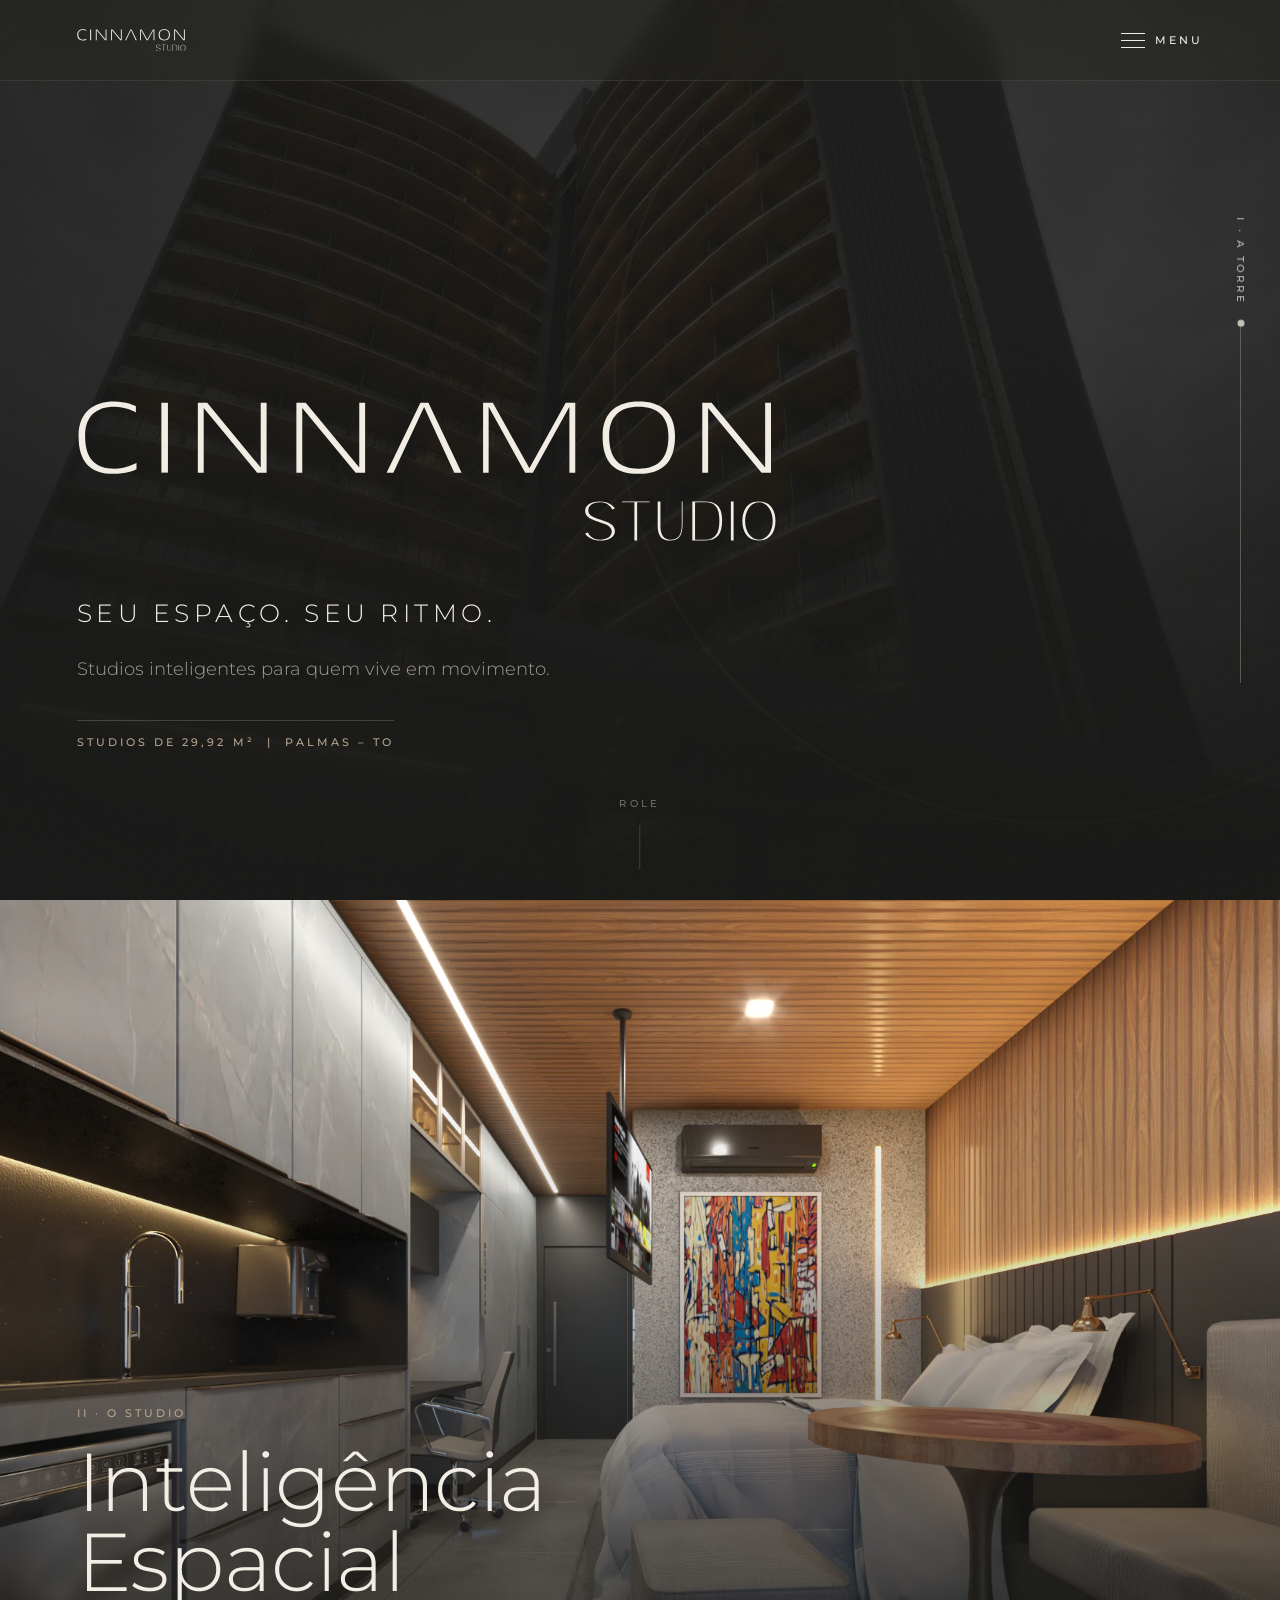
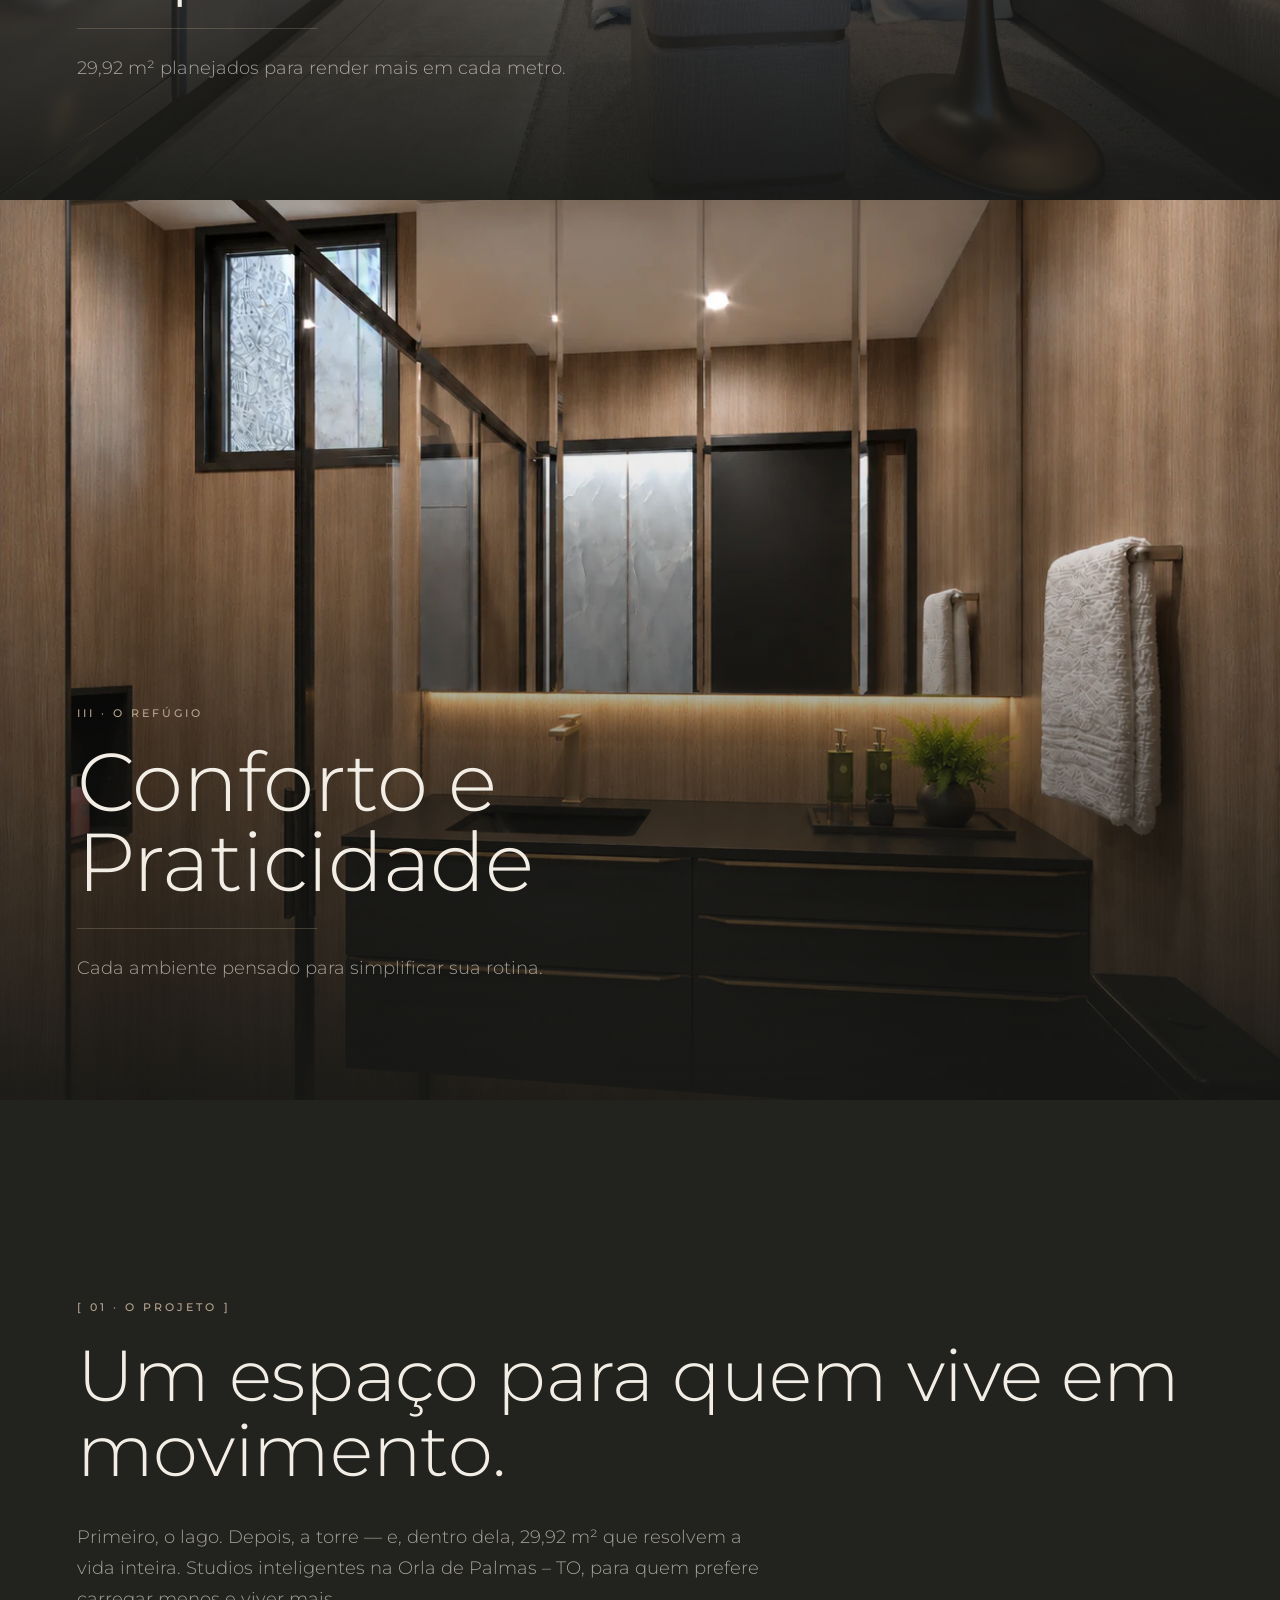
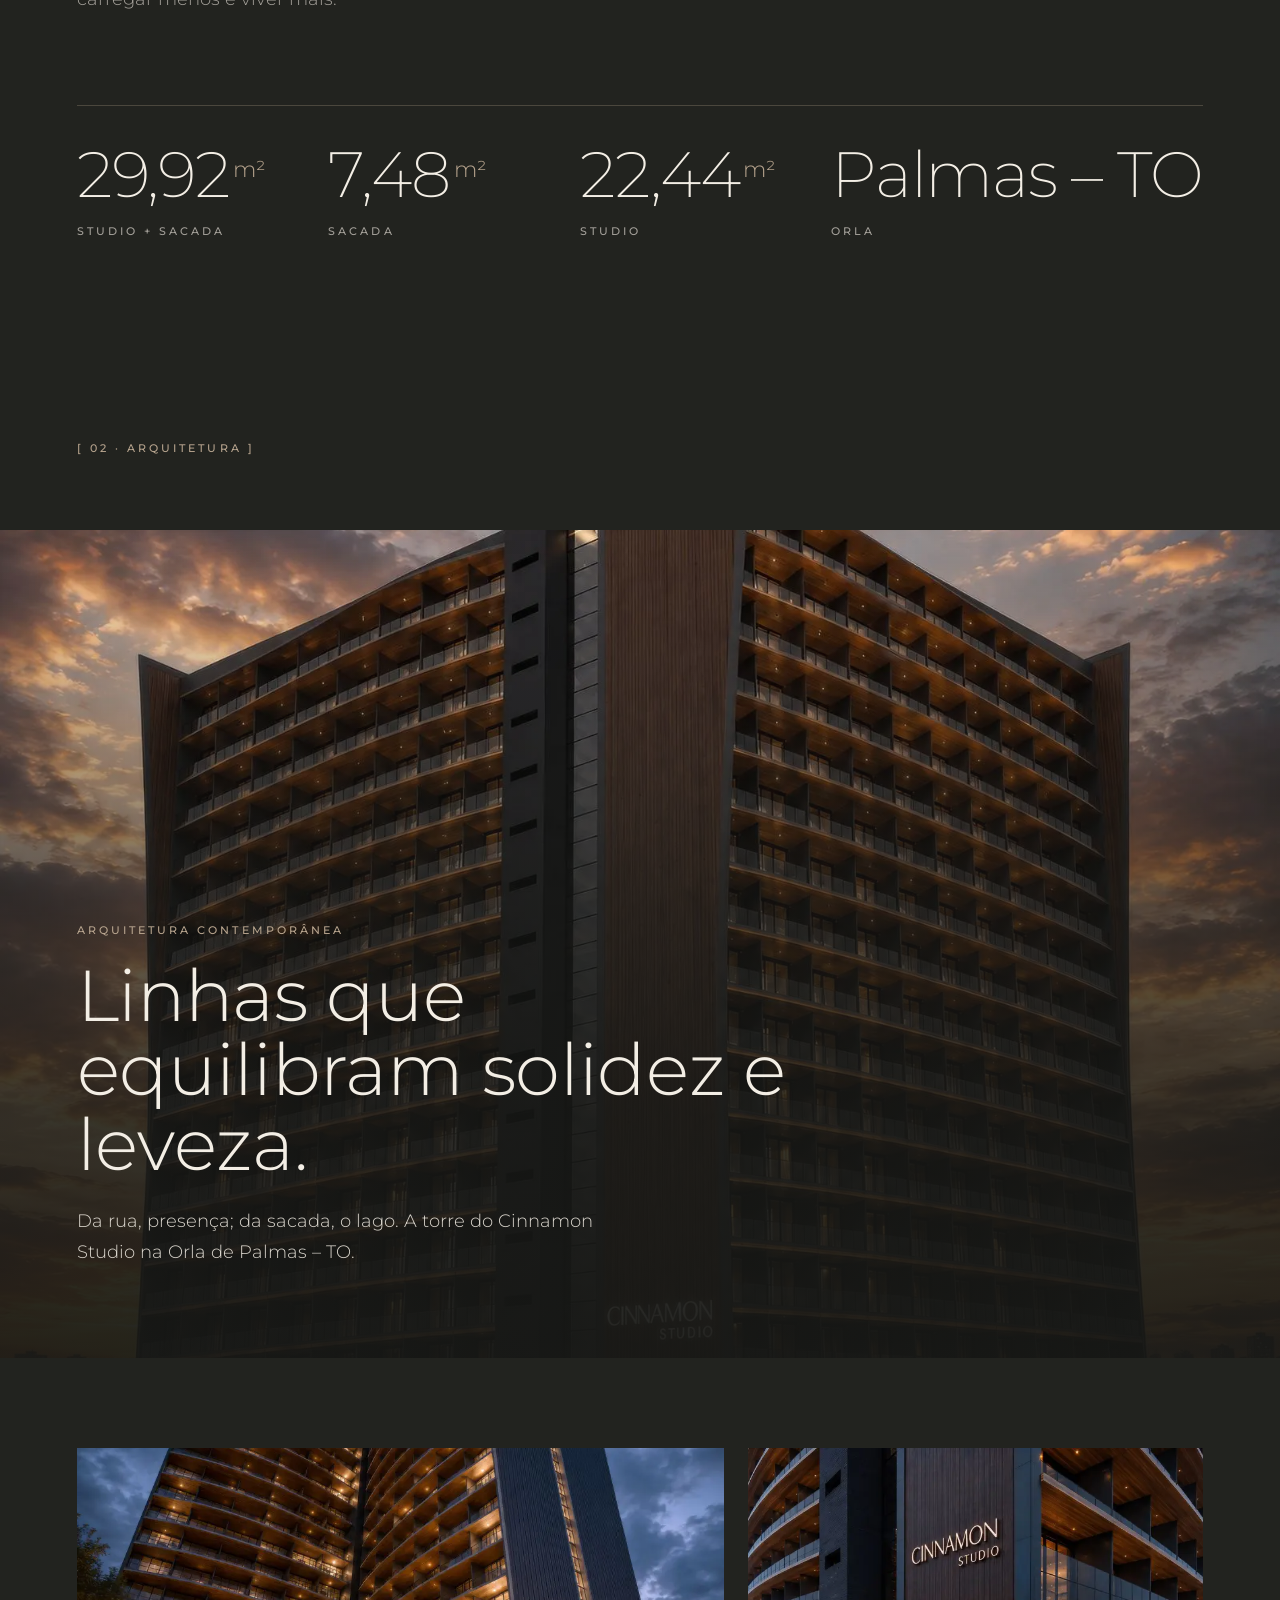
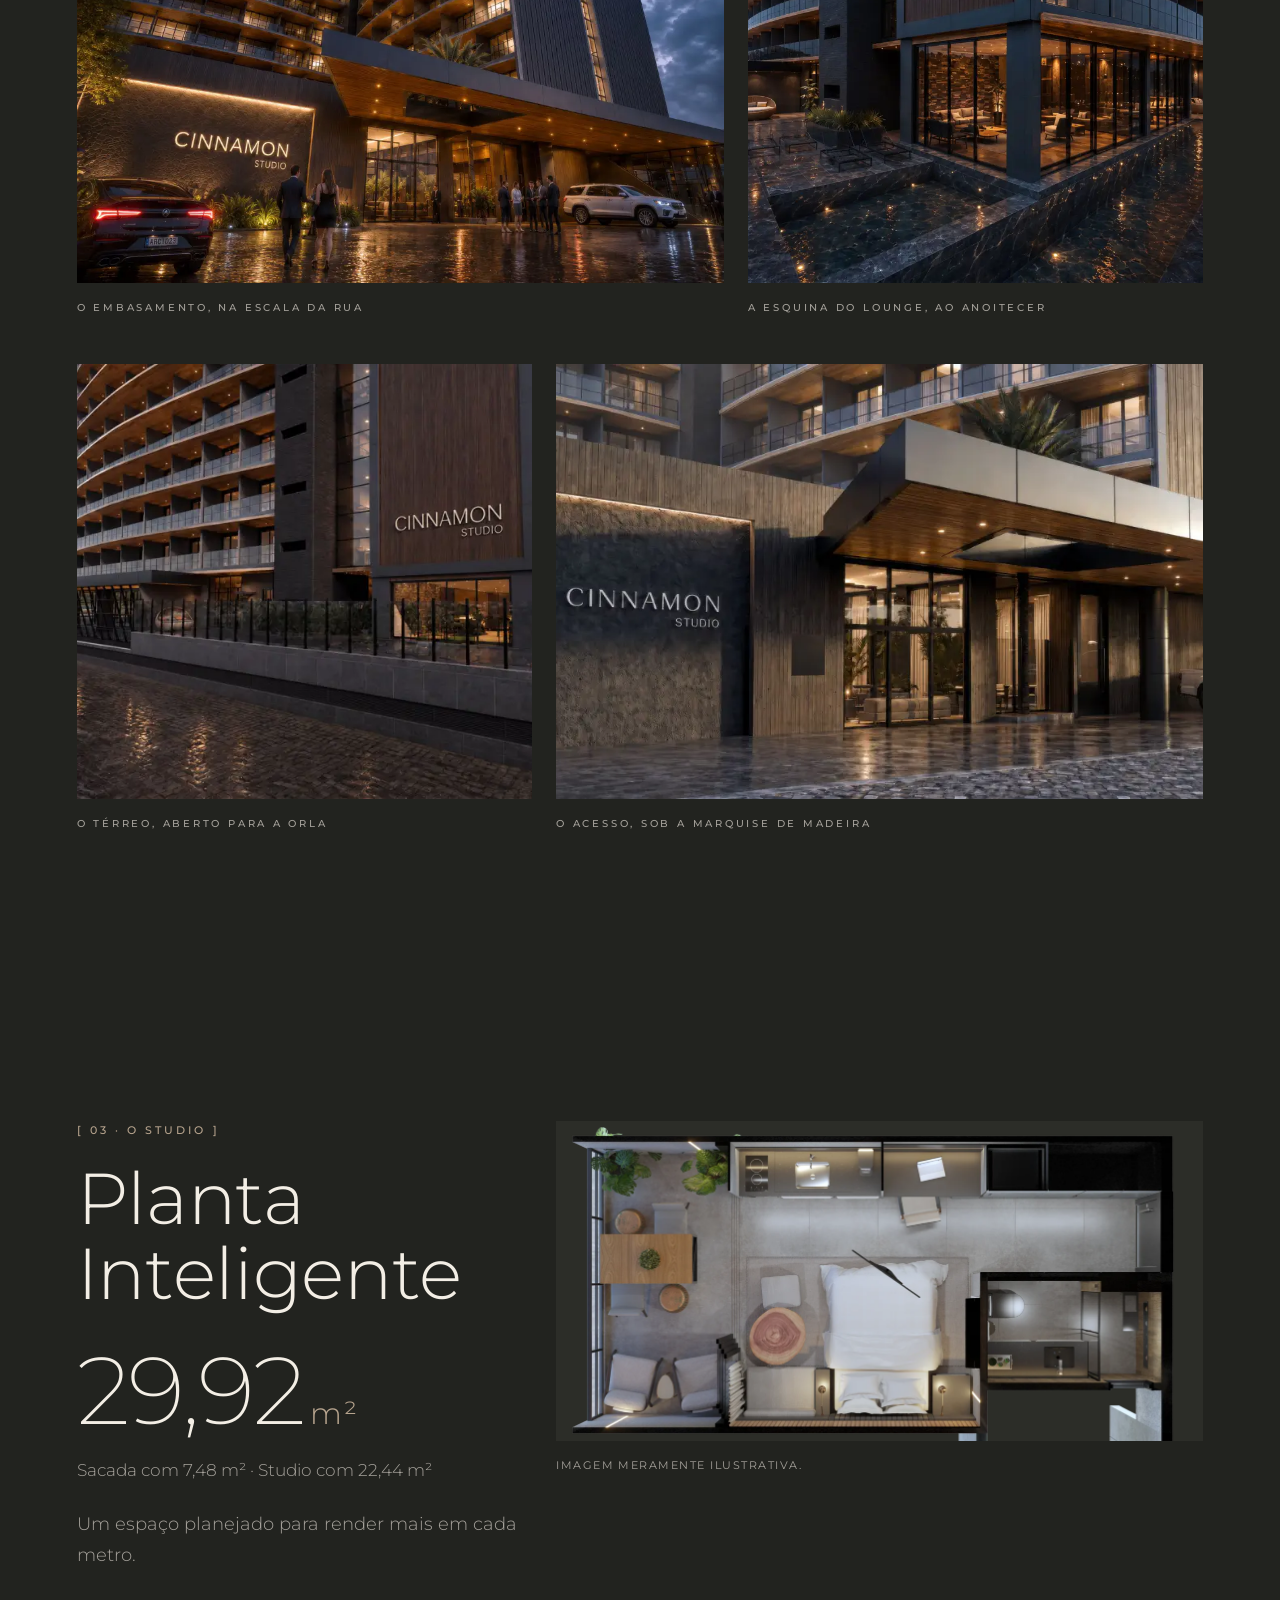
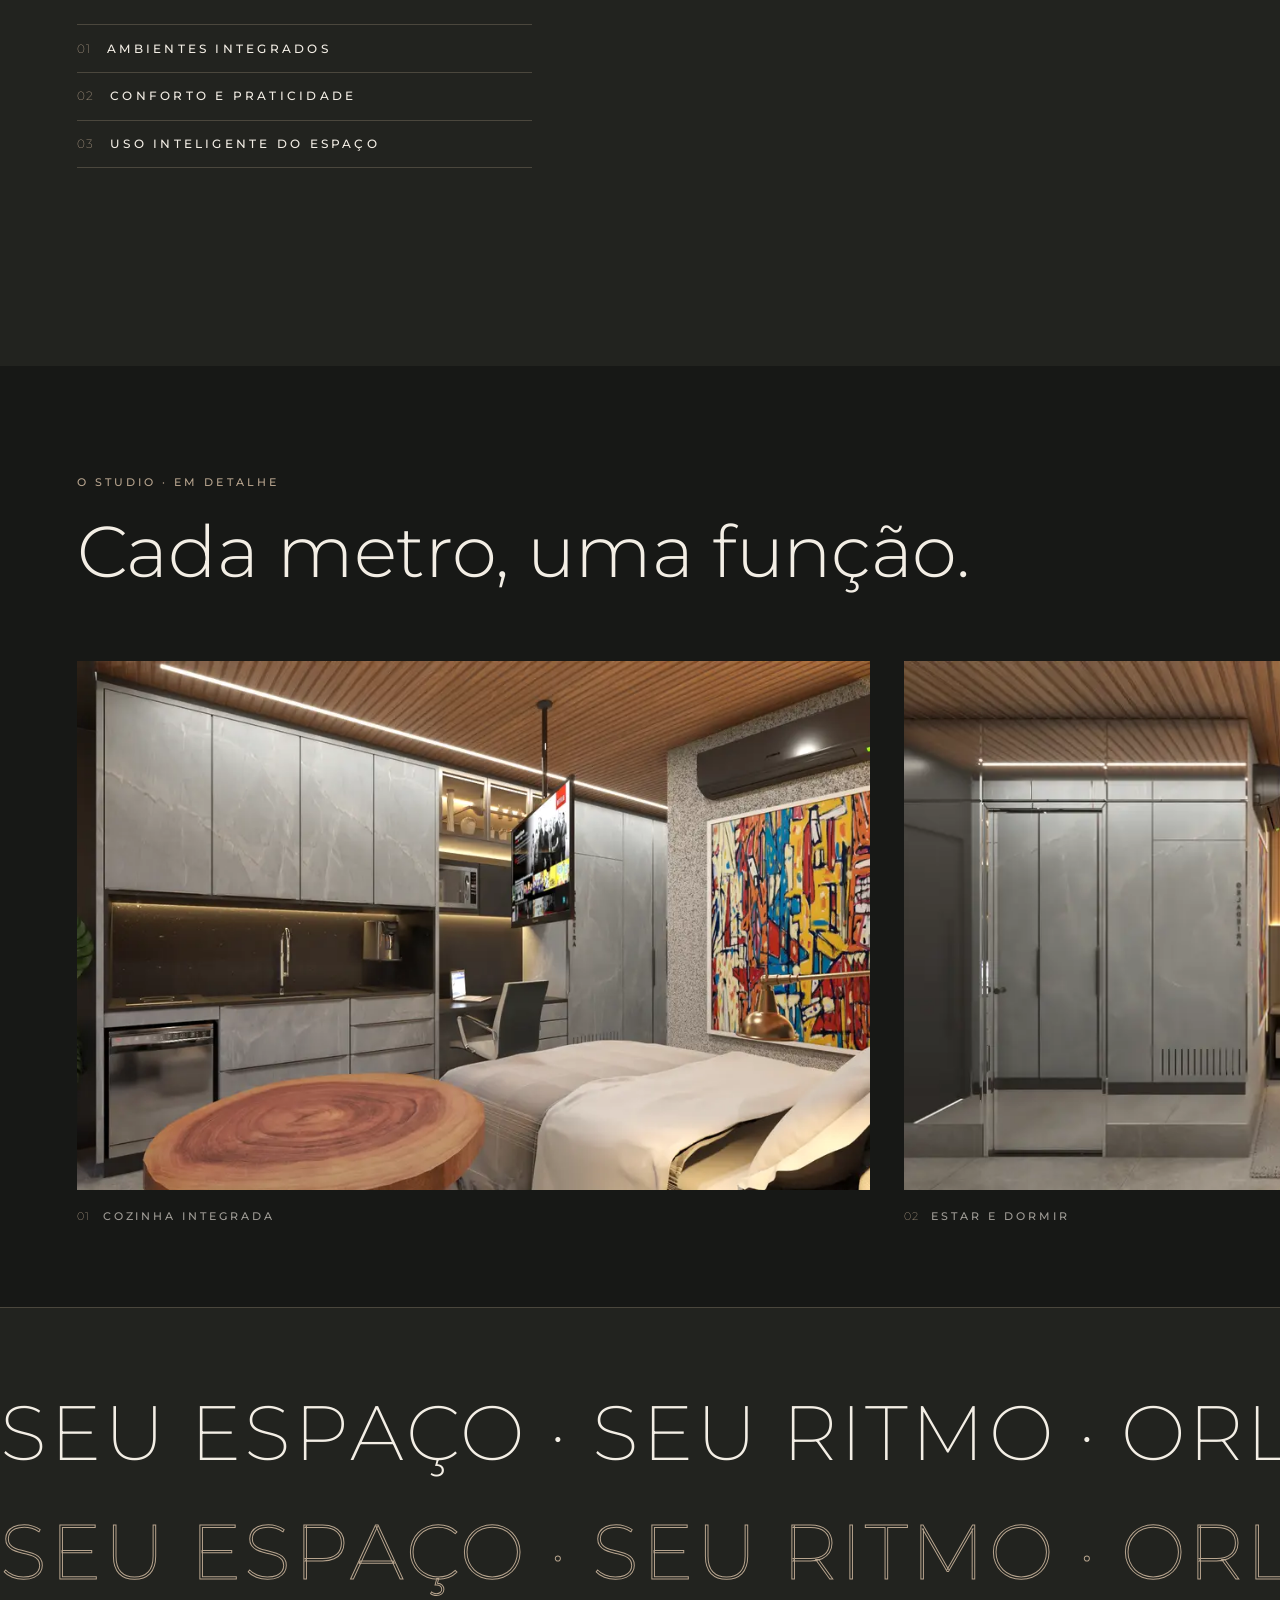
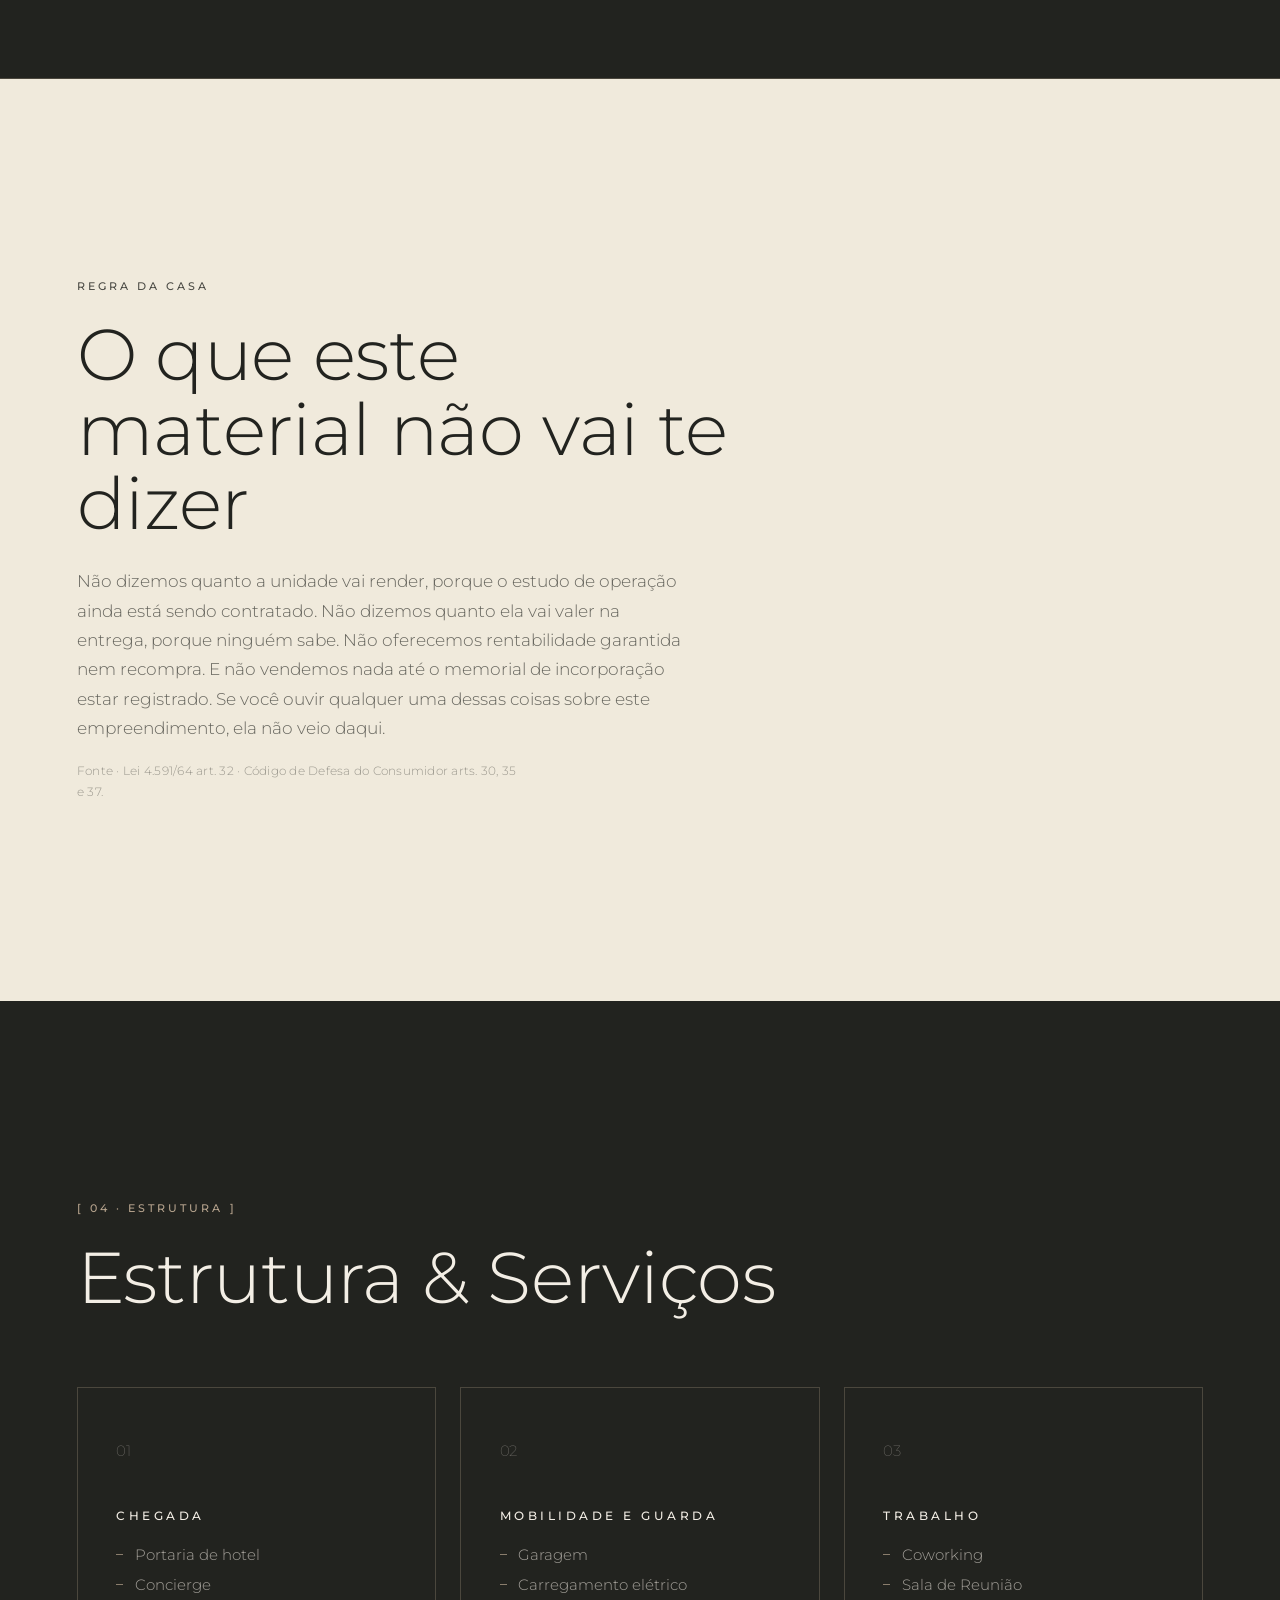
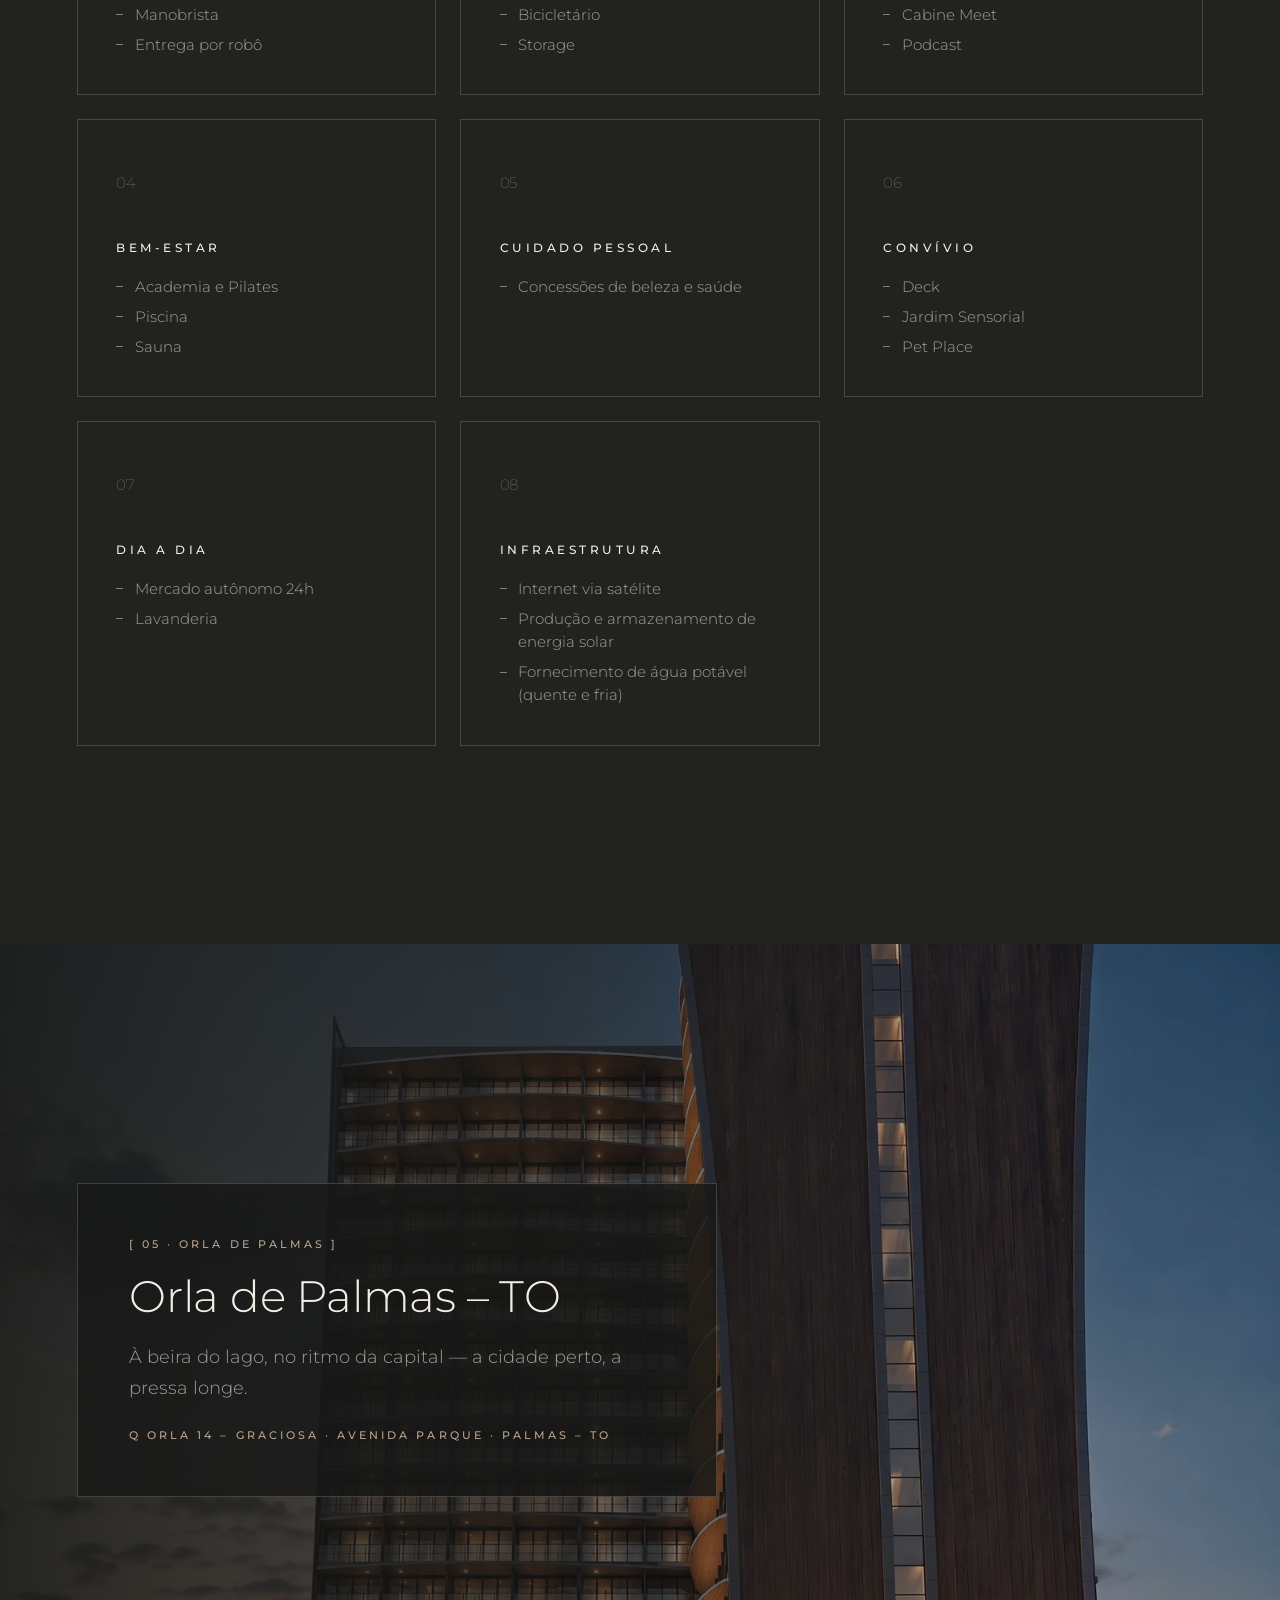
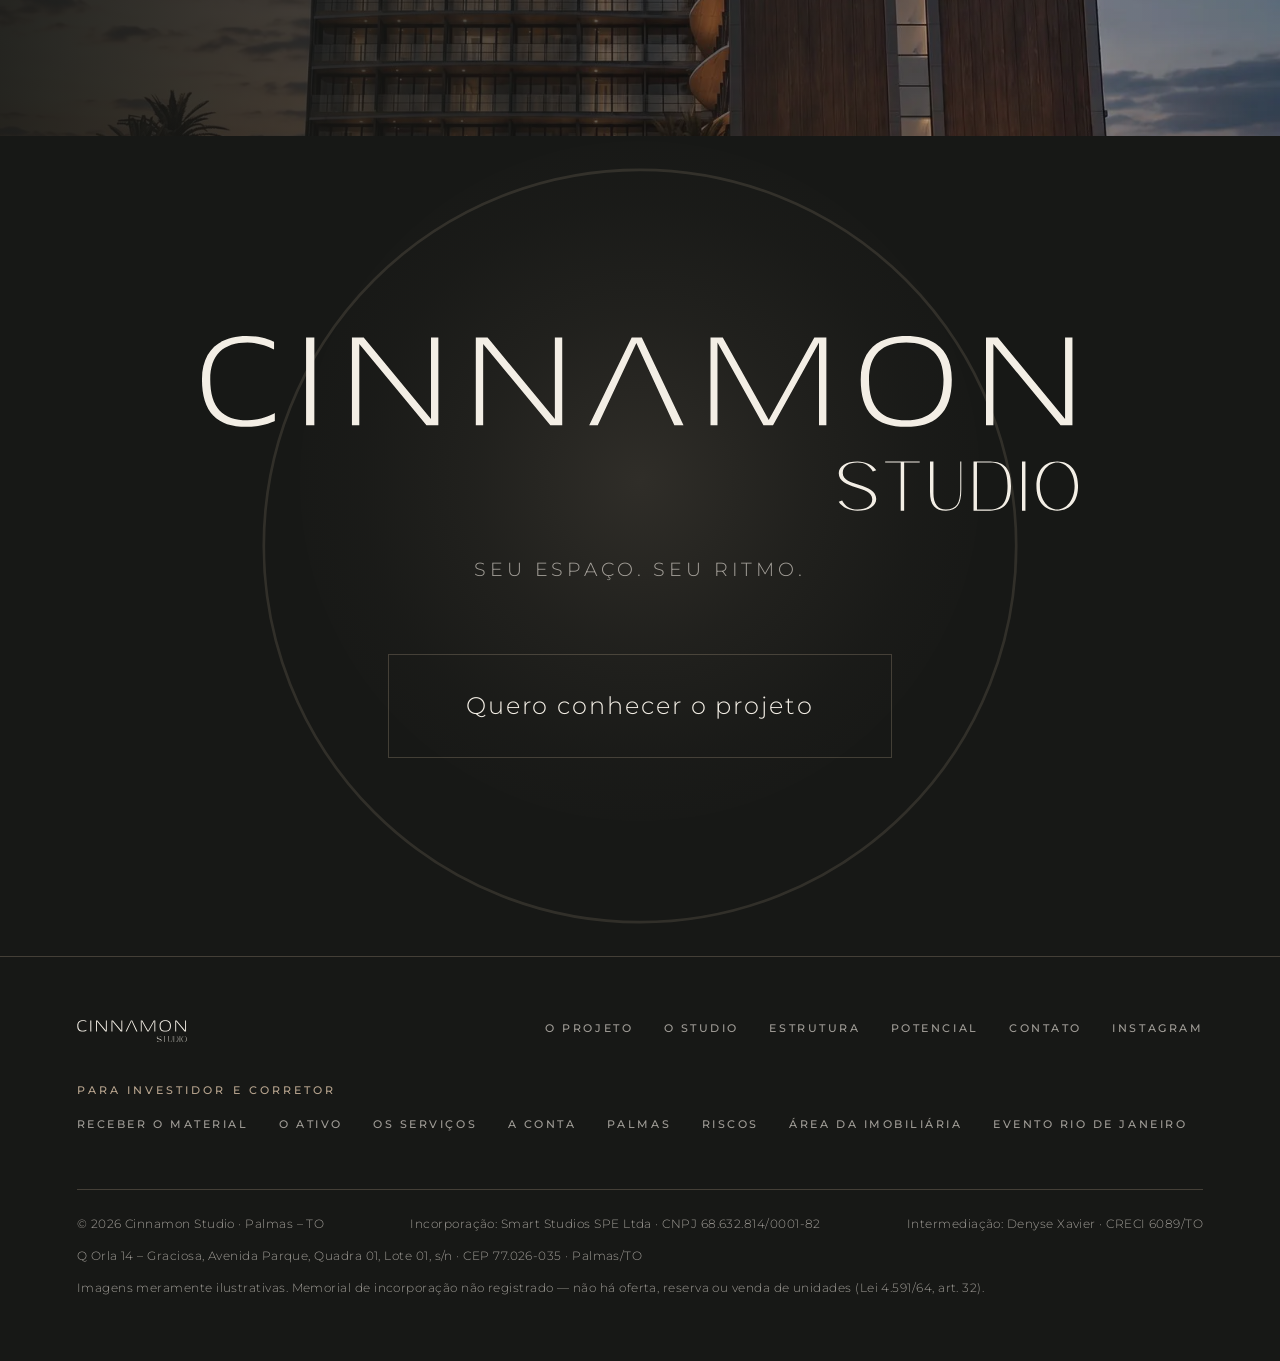
==== index.html @ d51fd403 "Conserta o drawer mobile que abria travado e invisível Dois defeitos no mesmo caminho.  O botão depe" ====
<!DOCTYPE html>
<html lang="pt-BR">
<head>
  <meta charset="UTF-8">
  <meta name="viewport" content="width=device-width, initial-scale=1">
  <title>Cinnamon Studio · Orla de Palmas – TO</title>
  <meta name="description" content="Seu espaço. Seu ritmo. Studios inteligentes de 29,92 m² para quem vive em movimento, na Orla de Palmas – TO.">
  <meta name="theme-color" content="#22231f">

  <link rel="canonical" href="https://www.cinnamonstudio.com.br/">
  <meta property="og:type" content="website">
  <meta property="og:title" content="Cinnamon Studio · Orla de Palmas – TO">
  <meta property="og:description" content="Seu espaço. Seu ritmo. Studios inteligentes de 29,92 m² para quem vive em movimento.">
  <meta property="og:image" content="https://www.cinnamonstudio.com.br/img/og-cinnamon.jpg">
  <meta property="og:image:type" content="image/jpeg">
  <meta property="og:image:width" content="1200">
  <meta property="og:image:height" content="630">
  <meta property="og:image:alt" content="Wordmark Cinnamon Studio sobre a fachada da torre ao entardecer.">
  <meta property="og:site_name" content="Cinnamon Studio">
  <meta property="og:url" content="https://www.cinnamonstudio.com.br/">
  <meta property="og:locale" content="pt_BR">
  <meta name="twitter:card" content="summary_large_image">
  <meta name="twitter:title" content="Cinnamon Studio · Orla de Palmas – TO">
  <meta name="twitter:description" content="Seu espaço. Seu ritmo. Studios inteligentes de 29,92 m² para quem vive em movimento.">
  <meta name="twitter:image" content="https://www.cinnamonstudio.com.br/img/og-cinnamon.jpg">

  <!-- favicon: monograma C do logo oficial, com o anel da marca -->
  <link rel="icon" href="/favicon.ico" sizes="any">
  <link rel="icon" type="image/svg+xml" href="/img/favicon.svg">
  <link rel="icon" type="image/png" sizes="32x32" href="/img/favicon-32.png">
  <link rel="icon" type="image/png" sizes="16x16" href="/img/favicon-16.png">
  <link rel="apple-touch-icon" sizes="180x180" href="/img/favicon-180.png">
  <link rel="manifest" href="/site.webmanifest">

  <!-- fontes + CDN das libs (preconnect encurta o handshake no 4G) -->
  <link rel="preconnect" href="https://fonts.googleapis.com">
  <link rel="preconnect" href="https://fonts.gstatic.com" crossorigin>
  <link rel="preconnect" href="https://cdn.jsdelivr.net">
  <link href="https://fonts.googleapis.com/css2?family=Montserrat:wght@200;300;400;500;600&display=swap" rel="stylesheet">

  <!-- preload: SÓ a capa estática do hero — é o LCP e merece a banda toda.
       (Celular fica na 960: o canvas a cobre logo; a 1920 só atrasava.)
       Os frames da sequência NÃO se pré-carregam aqui: o hero.js já os
       busca como primeira coisa ao rodar, e duplicar o f_001 no <head>
       disputava com o LCP e sujava o console. -->
  <link rel="preload" as="image" href="img/ext-baixo-960.webp" media="(max-width: 768px)" fetchpriority="high">
  <link rel="preload" as="image" href="img/ext-baixo-1920.webp" media="(min-width: 768.02px)" fetchpriority="high">

  <link rel="stylesheet" href="css/style.css?v=20260827i">

  <!-- O hambúrguer NÃO pode depender de rede: js/menu.js é um <script defer>
       e roda depois do bundle do CDN, então em 4G frio o header ficava sem
       botão pelo tempo todo do download. Esta linha roda antes do primeiro
       paint e o botão nasce visível em toda visita. Sem JS nenhum a classe
       não entra e a navegação segue pelo rodapé, como antes. -->
  <script>
    document.documentElement.classList.add('has-menu');
    /* toque dado antes de js/menu.js atacar os eventos não se perde */
    document.addEventListener('click', function (ev) {
      if (window.__menuPronto) return;
      var alvo = ev.target && ev.target.closest && ev.target.closest('[data-menu-toggle]');
      if (alvo) window.__menuPendente = true;
    }, true);
  </script>

  <!-- AJUSTAR: dados abertos do JSON-LD — endereço completo, incorporadora,
       telefone e URL definitiva devem ser confirmados antes de publicar -->
  <script type="application/ld+json">
  {
    "@context": "https://schema.org",
    "@type": "Residence",
    "name": "Cinnamon Studio",
    "description": "Studios inteligentes de 29,92 m² na Orla de Palmas – TO. Seu espaço. Seu ritmo.",
    "address": {
      "@type": "PostalAddress",
      "streetAddress": "Q Orla 14 – Graciosa, Avenida Parque, Quadra 01, Lote 01, s/n",
      "postalCode": "77026-035",
      "addressLocality": "Palmas",
      "addressRegion": "TO",
      "addressCountry": "BR"
    },
    "sameAs": ["https://www.instagram.com/cinnamonstudiobr/"]
  }
  </script>

  <!-- Meta Pixel — 1953789878618915 (Cinnamon Studio).
       Fica no FIM do <head>, depois do CSS e dos preloads do hero: o
       snippet já injeta o script como async, e assim a conexão com o
       connect.facebook.net não disputa banda com o LCP.
       AJUSTAR: sob a LGPD, disparar PageView antes de consentimento é
       decisão do cliente com o jurídico. Se for preciso consentir antes,
       mover o fbq('track','PageView') para depois do aceite. -->
  <script>
  !function(f,b,e,v,n,t,s)
  {if(f.fbq)return;n=f.fbq=function(){n.callMethod?
  n.callMethod.apply(n,arguments):n.queue.push(arguments)};
  if(!f._fbq)f._fbq=n;n.push=n;n.loaded=!0;n.version='2.0';
  n.queue=[];t=b.createElement(e);t.async=!0;
  t.src=v;s=b.getElementsByTagName(e)[0];
  s.parentNode.insertBefore(t,s)}(window, document,'script',
  'https://connect.facebook.net/en_US/fbevents.js');
  fbq('init', '1953789878618915');
  fbq('track', 'PageView');
  </script>
</head>

<body>

  <noscript><img height="1" width="1" style="display:none" alt=""
    src="https://www.facebook.com/tr?id=1953789878618915&amp;ev=PageView&amp;noscript=1"></noscript>

  <!-- logo oficial (curvas de Aeonis LT Pro + Roses Bolero) — sprite unica -->
  <svg class="logo-sprite" aria-hidden="true" focusable="false">
    <defs>
      <g id="logo-cinnamon">
        <g class="logo__main">
          <path class="logo__ltr" d="M160.42849999999999 536.76774V528.4665600000001C157.48291999999998 530.47491 144.89726 536.09829 132.17771 536.09829C106.33694 536.09829 93.4835 522.8431800000001 93.4835 493.7890500000001C93.4835 468.34995000000004 106.8725 455.49651000000006 132.17771 455.49651000000006C144.76337 455.49651000000006 156.81347 461.25378000000006 159.62516 462.86046000000005V454.8270600000001C157.61681 453.8898300000001 147.57506 448.66812000000004 130.9727 448.66812000000004C105.66749 448.66812000000004 84.91454 461.6554500000001 84.91454 493.7890500000001C84.91454 527.931 100.71356 542.92668 130.9727 542.92668C146.37005 542.92668 158.15237 537.97275 160.42849999999999 536.76774Z"/>
          <path class="logo__ltr" d="M201.39883999999995 541.32V450.2748H192.82987999999997V541.32Z"/>
          <path class="logo__ltr" d="M329.93323999999996 541.32V450.2748H322.30150999999995V534.75939L252.54481999999996 450.2748H240.36082999999996V541.32H247.99255999999997V456.9693000000001L317.61535999999995 541.32Z"/>
          <path class="logo__ltr" d="M458.3337499999999 541.32V450.2748H450.70201999999995V534.75939L380.9453299999999 450.2748H368.7613399999999V541.32H376.3930699999999V456.9693000000001L446.01586999999995 541.32Z"/>
          <path class="logo__ltr" d="M584.0564599999999 541.32 540.80999 450.2748H530.3665699999999L486.31675999999993 541.32H495.1534999999999L535.18661 455.8981800000001L574.55027 541.32Z"/>
          <path class="logo__ltr" d="M732.1387999999998 541.32V450.2748H719.6870299999998L672.4238599999999 535.69662L624.7590199999999 450.2748H612.0394699999998V541.32H619.2695299999998V455.49651000000006L666.9343699999998 541.32H676.8422299999999L724.5070699999999 455.49651000000006V541.32Z"/>
          <path class="logo__ltr" d="M862.1459899999998 493.7890500000001C862.1459899999998 462.19101000000006 843.1336099999997 448.66812000000004 814.8828199999998 448.66812000000004C787.9709299999998 448.66812000000004 767.7535399999998 461.5215600000001 767.7535399999998 493.7890500000001C767.7535399999998 527.7971100000001 783.0169999999998 542.92668 814.8828199999998 542.92668C843.1336099999997 542.92668 862.1459899999998 530.07324 862.1459899999998 493.7890500000001ZM853.5770299999998 493.7890500000001C853.5770299999998 523.5126300000001 839.3846899999998 536.09829 814.8828199999998 536.09829C789.7114999999998 536.09829 776.3224999999998 523.64652 776.3224999999998 493.7890500000001C776.3224999999998 467.81439000000006 790.2470599999998 455.49651000000006 814.8828199999998 455.49651000000006C839.1169099999997 455.49651000000006 853.5770299999998 467.68050000000005 853.5770299999998 493.7890500000001Z"/>
          <path class="logo__ltr" d="M987.1992499999998 541.32V450.2748H979.5675199999998V534.75939L909.8108299999998 450.2748H897.6268399999998V541.32H905.2585699999998V456.9693000000001L974.8813699999998 541.32Z"/>
        </g>
        <g class="logo__sub">
          <path class="logo__ltr" d="M744.9853999999999 591.13166C744.9853999999999 608.1651899999999 779.6938899999999 603.60391 779.6938899999999 618.07172C779.6938899999999 624.4860199999999 773.7072099999999 628.69095 764.44211 628.69095C757.0300299999999 628.69095 751.3996999999999 625.19872 748.47763 619.28331L744.9853999999999 620.5661699999999C748.2638199999999 626.05396 756.03225 629.76 764.44211 629.76C776.0591199999999 629.76 783.82755 624.91364 783.82755 617.57283C783.82755 600.5393 749.11906 605.10058 749.11906 590.6327699999999C749.11906 584.1472 755.10574 579.94227 764.44211 579.94227C771.71165 579.94227 777.2707099999999 583.36323 780.26405 589.20737L783.82755 587.99578C780.6203999999999 582.50799 772.8519699999999 578.87322 764.44211 578.87322C752.68256 578.87322 744.9853999999999 583.71958 744.9853999999999 591.13166Z"/>
          <path class="logo__ltr" d="M793.09265 578.87322V579.94227H809.19967V629.76H812.7631700000001V579.94227H828.87019V578.87322Z"/>
          <path class="logo__ltr" d="M839.56069 578.87322V610.37456C839.56069 624.12967 845.0484799999999 629.76 856.09533 629.76C867.64107 629.76 871.98854 623.2744299999999 871.98854 607.95138V578.87322H870.91949V608.1651899999999C870.91949 622.0628399999999 866.92837 628.69095 855.9527899999999 628.69095C847.6142 628.69095 843.12419 622.27665 843.12419 611.9425V578.87322Z"/>
          <path class="logo__ltr" d="M884.6746 629.76H901.92194C917.24499 629.47492 923.51675 621.13633 923.51675 604.03153C923.51675 586.2853 916.7461 579.1582999999999 901.92194 578.87322H884.6746ZM888.2381 628.69095V579.94227H901.49432C914.18038 579.79973 919.95325 586.85546 919.95325 604.03153C919.95325 620.92252 914.32292 628.69095 901.49432 628.69095Z"/>
          <path class="logo__ltr" d="M938.4834500000001 629.76V578.87322H934.9199500000001V629.76Z"/>
          <path class="logo__ltr" d="M971.4814600000001 629.76C986.5907000000001 629.76 993.0050000000001 618.1429899999999 993.0050000000001 604.31661C993.0050000000001 590.41896 986.5907000000001 578.87322 971.4814600000001 578.87322C956.3009500000001 578.87322 949.88665 590.41896 949.88665 604.31661C949.88665 618.1429899999999 956.3009500000001 629.76 971.4814600000001 629.76ZM971.4814600000001 579.94227C980.67529 579.94227 989.4415 589.34991 989.4415 604.31661C989.4415 619.28331 980.67529 628.69095 971.4814600000001 628.69095C962.21636 628.69095 953.45015 619.28331 953.45015 604.31661C953.45015 589.34991 962.21636 579.94227 971.4814600000001 579.94227Z"/>
        </g>
      </g>
    </defs>
  </svg>

  <!-- grain global de filme -->
  <div class="grain" aria-hidden="true"></div>

  <!-- cursor customizado (a lógica chega na fase 3; sem JS não aparece) -->
  <div class="cursor-ring" aria-hidden="true"></div>
  <div class="cursor-dot" aria-hidden="true"></div>

  <!-- 00 · PRELOADER — invisível sem JS; a fase 4 o ativa e sincroniza o contador -->
  <div class="preloader" aria-hidden="true">
    <p class="wordmark">
        <span class="sr-only">Cinnamon Studio</span>
        <svg class="wordmark__art" viewBox="82.91 446.67 912.09 185.09" aria-hidden="true" focusable="false">
  <g class="wordmark__main logo__main">
    <path class="logo__ltr" d="M160.42849999999999 536.76774V528.4665600000001C157.48291999999998 530.47491 144.89726 536.09829 132.17771 536.09829C106.33694 536.09829 93.4835 522.8431800000001 93.4835 493.7890500000001C93.4835 468.34995000000004 106.8725 455.49651000000006 132.17771 455.49651000000006C144.76337 455.49651000000006 156.81347 461.25378000000006 159.62516 462.86046000000005V454.8270600000001C157.61681 453.8898300000001 147.57506 448.66812000000004 130.9727 448.66812000000004C105.66749 448.66812000000004 84.91454 461.6554500000001 84.91454 493.7890500000001C84.91454 527.931 100.71356 542.92668 130.9727 542.92668C146.37005 542.92668 158.15237 537.97275 160.42849999999999 536.76774Z"/>
    <path class="logo__ltr" d="M201.39883999999995 541.32V450.2748H192.82987999999997V541.32Z"/>
    <path class="logo__ltr" d="M329.93323999999996 541.32V450.2748H322.30150999999995V534.75939L252.54481999999996 450.2748H240.36082999999996V541.32H247.99255999999997V456.9693000000001L317.61535999999995 541.32Z"/>
    <path class="logo__ltr" d="M458.3337499999999 541.32V450.2748H450.70201999999995V534.75939L380.9453299999999 450.2748H368.7613399999999V541.32H376.3930699999999V456.9693000000001L446.01586999999995 541.32Z"/>
    <path class="logo__ltr" d="M584.0564599999999 541.32 540.80999 450.2748H530.3665699999999L486.31675999999993 541.32H495.1534999999999L535.18661 455.8981800000001L574.55027 541.32Z"/>
    <path class="logo__ltr" d="M732.1387999999998 541.32V450.2748H719.6870299999998L672.4238599999999 535.69662L624.7590199999999 450.2748H612.0394699999998V541.32H619.2695299999998V455.49651000000006L666.9343699999998 541.32H676.8422299999999L724.5070699999999 455.49651000000006V541.32Z"/>
    <path class="logo__ltr" d="M862.1459899999998 493.7890500000001C862.1459899999998 462.19101000000006 843.1336099999997 448.66812000000004 814.8828199999998 448.66812000000004C787.9709299999998 448.66812000000004 767.7535399999998 461.5215600000001 767.7535399999998 493.7890500000001C767.7535399999998 527.7971100000001 783.0169999999998 542.92668 814.8828199999998 542.92668C843.1336099999997 542.92668 862.1459899999998 530.07324 862.1459899999998 493.7890500000001ZM853.5770299999998 493.7890500000001C853.5770299999998 523.5126300000001 839.3846899999998 536.09829 814.8828199999998 536.09829C789.7114999999998 536.09829 776.3224999999998 523.64652 776.3224999999998 493.7890500000001C776.3224999999998 467.81439000000006 790.2470599999998 455.49651000000006 814.8828199999998 455.49651000000006C839.1169099999997 455.49651000000006 853.5770299999998 467.68050000000005 853.5770299999998 493.7890500000001Z"/>
    <path class="logo__ltr" d="M987.1992499999998 541.32V450.2748H979.5675199999998V534.75939L909.8108299999998 450.2748H897.6268399999998V541.32H905.2585699999998V456.9693000000001L974.8813699999998 541.32Z"/>
  </g>
  <g class="wordmark__sub logo__sub">
    <path class="logo__ltr" d="M744.9853999999999 591.13166C744.9853999999999 608.1651899999999 779.6938899999999 603.60391 779.6938899999999 618.07172C779.6938899999999 624.4860199999999 773.7072099999999 628.69095 764.44211 628.69095C757.0300299999999 628.69095 751.3996999999999 625.19872 748.47763 619.28331L744.9853999999999 620.5661699999999C748.2638199999999 626.05396 756.03225 629.76 764.44211 629.76C776.0591199999999 629.76 783.82755 624.91364 783.82755 617.57283C783.82755 600.5393 749.11906 605.10058 749.11906 590.6327699999999C749.11906 584.1472 755.10574 579.94227 764.44211 579.94227C771.71165 579.94227 777.2707099999999 583.36323 780.26405 589.20737L783.82755 587.99578C780.6203999999999 582.50799 772.8519699999999 578.87322 764.44211 578.87322C752.68256 578.87322 744.9853999999999 583.71958 744.9853999999999 591.13166Z"/>
    <path class="logo__ltr" d="M793.09265 578.87322V579.94227H809.19967V629.76H812.7631700000001V579.94227H828.87019V578.87322Z"/>
    <path class="logo__ltr" d="M839.56069 578.87322V610.37456C839.56069 624.12967 845.0484799999999 629.76 856.09533 629.76C867.64107 629.76 871.98854 623.2744299999999 871.98854 607.95138V578.87322H870.91949V608.1651899999999C870.91949 622.0628399999999 866.92837 628.69095 855.9527899999999 628.69095C847.6142 628.69095 843.12419 622.27665 843.12419 611.9425V578.87322Z"/>
    <path class="logo__ltr" d="M884.6746 629.76H901.92194C917.24499 629.47492 923.51675 621.13633 923.51675 604.03153C923.51675 586.2853 916.7461 579.1582999999999 901.92194 578.87322H884.6746ZM888.2381 628.69095V579.94227H901.49432C914.18038 579.79973 919.95325 586.85546 919.95325 604.03153C919.95325 620.92252 914.32292 628.69095 901.49432 628.69095Z"/>
    <path class="logo__ltr" d="M938.4834500000001 629.76V578.87322H934.9199500000001V629.76Z"/>
    <path class="logo__ltr" d="M971.4814600000001 629.76C986.5907000000001 629.76 993.0050000000001 618.1429899999999 993.0050000000001 604.31661C993.0050000000001 590.41896 986.5907000000001 578.87322 971.4814600000001 578.87322C956.3009500000001 578.87322 949.88665 590.41896 949.88665 604.31661C949.88665 618.1429899999999 956.3009500000001 629.76 971.4814600000001 629.76ZM971.4814600000001 579.94227C980.67529 579.94227 989.4415 589.34991 989.4415 604.31661C989.4415 619.28331 980.67529 628.69095 971.4814600000001 628.69095C962.21636 628.69095 953.45015 619.28331 953.45015 604.31661C953.45015 589.34991 962.21636 579.94227 971.4814600000001 579.94227Z"/>
  </g>
        </svg>
      </p>
    <div class="preloader__bar"><span class="preloader__bar-fill"></span></div>
    <p class="preloader__count">Compondo a chegada — 0%</p>
  </div>

  <!-- rail de progresso (desktop) -->
  <aside class="rail" aria-hidden="true">
    <span class="rail__label">I · A Torre</span>
    <span class="rail__line">
      <span class="rail__fill"></span>
      <span class="rail__node"></span>
    </span>
  </aside>

  <header class="site-header">
    <a href="#hero" class="wordmark" aria-label="Cinnamon Studio — voltar ao início">
      <svg class="wordmark__art" viewBox="82.91 446.67 912.09 185.09" aria-hidden="true" focusable="false"><use href="#logo-cinnamon"/></svg>
    </a>
    <!-- "Entre em contato" vive no rodapé do drawer: repetir aqui duplicava
         o mesmo destino a dois cliques de distância um do outro -->
    <button class="header-menu-btn" type="button" data-menu-toggle
            aria-expanded="false" aria-controls="menu-overlay"><span class="menu-icon" aria-hidden="true"><span></span><span></span><span></span></span><span class="header-menu-btn__txt">Menu</span></button>
  </header>

  <!-- menu global — drawer de 1/3 entrando pela direita. Gêmeo do markup
       gerado por scripts/build-pages.py para as páginas editoriais; mudou
       aqui, muda lá. Numeração segue o Copy Deck (02 = Home = este index). -->
  <div class="menu-overlay" id="menu-overlay" hidden>
    <div class="menu-overlay__scrim" data-menu-close aria-hidden="true"></div>
    <aside class="menu-panel" role="dialog" aria-modal="true" aria-label="Menu de navegação">
      <div class="menu-overlay__bar">
        <span class="wordmark" aria-hidden="true"><svg class="wordmark__art" viewBox="82.91 446.67 912.09 185.09" aria-hidden="true" focusable="false"><use href="#logo-cinnamon"/></svg></span>
        <button class="header-menu-btn" type="button" data-menu-close>Fechar</button>
      </div>
      <nav aria-label="Páginas do site">
        <ul class="menu-list">
          <li><a href="/" aria-current="page">Início</a></li>
          <li><a href="/landing">Material</a></li>
          <li><a href="/o-ativo">O Ativo</a></li>
          <li><a href="/os-servicos">Os Serviços</a></li>
          <li><a href="/a-conta">A Conta</a></li>
          <li><a href="/palmas">Palmas</a></li>
          <li><a href="/riscos">Riscos</a></li>
          <li><a href="/area-da-imobiliaria">Área da Imobiliária</a></li>
          <li><a href="/evento-rio">Evento Rio</a></li>
        </ul>
      </nav>
      <div class="menu-overlay__foot">
        <p class="menu-overlay__tag">Seu espaço. Seu ritmo.</p>
          <a class="cta-link" href="https://wa.me/5563999718064" rel="noopener">Entre em contato</a>
      </div>
    </aside>
  </div>

  <main id="app">

    <!-- ============================================================
         01 · HERO — “A CHEGADA” · 3 cenas
         O prédio abre a página; o scroll aproxima em perspectiva até
         "entrar pela janela" (corte para o interior). Sem JS: três
         telas empilhadas, todas legíveis.
         ============================================================ -->
    <section id="hero" class="hero" aria-label="A chegada — apresentação do Cinnamon Studio">

      <!-- CENA I · A TORRE — visível desde o load; o scroll mergulha na fachada -->
      <figure class="hero-scene" data-scene="1" style="background-image:url('[data-uri]')">
        <div class="hero-scene__media">
          <!-- <picture>: no celular a 960 basta (o canvas assume logo) e a
               1920 saía cara demais no 4G — DPR alto puxava sempre a maior -->
          <picture>
            <source media="(max-width: 768px)" srcset="img/ext-baixo-960.webp">
            <img
              src="img/ext-baixo-1920.webp"
              srcset="img/ext-baixo-960.webp 960w, img/ext-baixo-1920.webp 1600w"
              sizes="100vw"
              width="1600" height="1600"
              fetchpriority="high"
              alt="Torre do Cinnamon Studio vista da calçada ao entardecer, com o letreiro iluminado no embasamento e as varandas de madeira acesas.">
          </picture>
          <!-- sequência de 120 frames do vídeo oficial, desenhada aqui pelo
               scroll (js/hero.js). Sem JS ou em reduced-motion fica a foto acima. -->
          <canvas class="hero-canvas" aria-hidden="true"></canvas>
        </div>
        <div class="hero-vinheta" aria-hidden="true"></div>
        <div class="hero-scene__scrim" aria-hidden="true"></div>
        <svg class="ring ring--hero" viewBox="0 0 100 100" aria-hidden="true" focusable="false">
          <circle cx="50" cy="50" r="49.5" fill="none" stroke="currentColor" stroke-width="0.35"/>
        </svg>
        <div class="hero-intro container">
          <h1 class="wordmark">
            <span class="sr-only">Cinnamon Studio</span>
            <svg class="wordmark__art" viewBox="82.91 446.67 912.09 185.09" aria-hidden="true" focusable="false"><use href="#logo-cinnamon"/></svg>
          </h1>
          <p class="hero-slogan">Seu espaço. Seu ritmo.</p>
          <p class="hero-assinatura caption">Studios inteligentes para quem vive em movimento.</p>
          <p class="hero-selo eyebrow">Studios de 29,92 m² &nbsp;|&nbsp; Palmas – TO</p>
        </div>
        <div class="scroll-hint" aria-hidden="true">
          <span>Role</span>
          <span class="scroll-hint__line"></span>
        </div>
        <figcaption class="chapter-card container">
          <div class="chapter-card__inner">
            <p class="eyebrow">I · A Torre</p>
            <h2 class="display">Arquitetura Contemporânea</h2>
            <span class="hairline" aria-hidden="true"></span>
            <p class="caption">Linhas que equilibram solidez e leveza, na Orla de Palmas.</p>
          </div>
        </figcaption>
      </figure>

      <!-- CENA II · O STUDIO — “atrás da janela” -->
      <figure class="hero-scene" data-scene="2" style="background-image:url('[data-uri]')">
        <div class="hero-scene__media">
          <picture>
            <source media="(max-width: 768px)" srcset="img/studio-01-960.webp">
            <img
              src="img/studio-01-1920.webp"
              srcset="img/studio-01-960.webp 960w, img/studio-01-1920.webp 1920w"
              sizes="100vw"
              width="1920" height="1240"
              loading="lazy" decoding="async"
              alt="Interior do studio: cozinha em pedra cinza à esquerda, teto ripado de madeira, cama com roupa clara e mesa bistrô redonda de madeira.">
          </picture>
        </div>
        <div class="hero-scene__scrim" aria-hidden="true"></div>
        <figcaption class="chapter-card container">
          <div class="chapter-card__inner">
            <p class="eyebrow">II · O Studio</p>
            <h2 class="display">Inteligência Espacial</h2>
            <span class="hairline" aria-hidden="true"></span>
            <p class="caption">29,92 m² planejados para render mais em cada metro.</p>
          </div>
        </figcaption>
      </figure>

      <!-- CENA III · O REFÚGIO -->
      <figure class="hero-scene" data-scene="3" style="background-image:url('[data-uri]')">
        <div class="hero-scene__media">
          <picture>
            <source media="(max-width: 768px)" srcset="img/banho-01-960.webp">
            <img
              src="img/banho-01-1920.webp"
              srcset="img/banho-01-960.webp 960w, img/banho-01-1920.webp 1254w"
              sizes="100vw"
              width="1254" height="1254"
              loading="lazy" decoding="async"
              alt="Banheiro do studio com paredes em madeira clara, bancada de pedra preta, metais dourados discretos e box de vidro com perfis pretos.">
          </picture>
        </div>
        <div class="hero-scene__scrim" aria-hidden="true"></div>
        <figcaption class="chapter-card container">
          <div class="chapter-card__inner">
            <p class="eyebrow">III · O Refúgio</p>
            <h2 class="display">Conforto e Praticidade</h2>
            <span class="hairline" aria-hidden="true"></span>
            <p class="caption">Cada ambiente pensado para simplificar sua rotina.</p>
          </div>
        </figcaption>
      </figure>

    </section>

    <!-- ============================================================
         02 · O PROJETO
         ============================================================ -->
    <section id="projeto" class="section" aria-label="O projeto">
      <div class="container">
        <div class="section-head">
          <p class="eyebrow">[ 01 · O Projeto ]</p>
          <h2 class="display-2">Um espaço para quem vive em movimento.</h2>
          <!-- AJUSTAR: texto institucional final (aprovar com o cliente).
               Palavra "condotel" removida em 26/08 — o panfleto oficial evita
               o termo (ver content/documento.json → base_aprovada). -->
          <p class="projeto__lead caption">
            Primeiro, o lago. Depois, a torre — e, dentro dela, 29,92 m² que
            resolvem a vida inteira. Studios inteligentes na Orla de Palmas –
            TO, para quem prefere carregar menos e viver mais.
          </p>
        </div>

        <ul class="stats">
          <li class="stat">
            <span class="stat__num" data-count="29,92">29,92<sup>m²</sup></span>
            <span class="stat__label">Studio + Sacada</span>
          </li>
          <li class="stat">
            <span class="stat__num" data-count="7,48">7,48<sup>m²</sup></span>
            <span class="stat__label">Sacada</span>
          </li>
          <li class="stat">
            <span class="stat__num" data-count="22,44">22,44<sup>m²</sup></span>
            <span class="stat__label">Studio</span>
          </li>
          <li class="stat">
            <span class="stat__num">Palmas – TO</span>
            <span class="stat__label">Orla</span>
          </li>
          <!-- AJUSTAR: nº de unidades, nº de pavimentos e prazo de entrega —
               inserir como 4º/5º stat quando confirmados -->
        </ul>
      </div>
    </section>

    <!-- ============================================================
         03 · A TORRE
         ============================================================ -->
    <section id="arquitetura" class="section torre" aria-label="Arquitetura da torre">
      <div class="container">
        <p class="eyebrow">[ 02 · Arquitetura ]</p>
      </div>

      <figure class="torre__hero">
        <div class="torre__media">
          <picture>
            <source media="(max-width: 768px)" srcset="img/ext-poente-960.webp">
            <img
              src="img/ext-poente-1920.webp"
              srcset="img/ext-poente-960.webp 960w, img/ext-poente-1920.webp 1600w"
              sizes="100vw"
              width="1600" height="1600"
              loading="lazy" decoding="async"
              alt="Torre completa do Cinnamon Studio ao pôr do sol, com o céu alaranjado e as varandas de madeira iluminadas refletidas no lago.">
          </picture>
        </div>
        <div class="torre__scrim" aria-hidden="true"></div>
        <figcaption class="torre__card container">
          <p class="eyebrow">Arquitetura Contemporânea</p>
          <h3 class="display-2">Linhas que equilibram solidez e leveza.</h3>
          <p class="caption">Da rua, presença; da sacada, o lago. A torre do Cinnamon Studio na Orla de Palmas – TO.</p>
        </figcaption>
      </figure>

      <div class="torre__faixa container">
        <figure class="torre__f1">
          <div class="frame">
            <picture>
              <source media="(max-width: 768px)" srcset="img/ext-noite-960.webp">
              <img
                src="img/ext-noite-1920.webp"
                srcset="img/ext-noite-960.webp 960w, img/ext-noite-1920.webp 1600w"
                sizes="(min-width: 769px) 56vw, 92vw"
                width="1600" height="1600"
                loading="lazy" decoding="async"
                alt="Chegada noturna ao Cinnamon Studio: hóspedes e carros sob o letreiro iluminado, com o piso molhado refletindo as luzes.">
            </picture>
          </div>
          <figcaption>O embasamento, na escala da rua</figcaption>
        </figure>
        <figure class="torre__f2">
          <div class="frame">
            <picture>
              <source media="(max-width: 768px)" srcset="img/ext-esquina-960.webp">
              <img
                src="img/ext-esquina-1920.webp"
                srcset="img/ext-esquina-960.webp 960w, img/ext-esquina-1920.webp 1600w"
                sizes="(min-width: 769px) 40vw, 92vw"
                width="1600" height="1195"
                loading="lazy" decoding="async"
                alt="Esquina do embasamento com o letreiro Cinnamon Studio iluminado, lounge envidraçado e deck da piscina ao anoitecer.">
            </picture>
          </div>
          <figcaption>A esquina do lounge, ao anoitecer</figcaption>
        </figure>
        <figure class="torre__f3">
          <div class="frame">
            <picture>
              <source media="(max-width: 768px)" srcset="img/ext-terreo-960.webp">
              <img
                src="img/ext-terreo-1920.webp"
                srcset="img/ext-terreo-960.webp 960w, img/ext-terreo-1920.webp 1600w"
                sizes="(min-width: 769px) 40vw, 92vw"
                width="1600" height="893"
                loading="lazy" decoding="async"
                alt="Térreo do Cinnamon Studio visto da rua, com a piscina de borda de vidro e o paisagismo junto à calçada.">
            </picture>
          </div>
          <figcaption>O térreo, aberto para a orla</figcaption>
        </figure>
        <figure class="torre__f4">
          <div class="frame">
            <picture>
              <source media="(max-width: 768px)" srcset="img/ext-acesso-960.webp">
              <img
                src="img/ext-acesso-1920.webp"
                srcset="img/ext-acesso-960.webp 960w, img/ext-acesso-1920.webp 1600w"
                sizes="(min-width: 769px) 56vw, 92vw"
                width="1600" height="895"
                loading="lazy" decoding="async"
                alt="Acesso principal sob a marquise de madeira, com pé-direito duplo de vidro e o letreiro na parede de pedra.">
            </picture>
          </div>
          <figcaption>O acesso, sob a marquise de madeira</figcaption>
        </figure>
      </div>
    </section>

    <!-- ============================================================
         04 · PLANTA INTELIGENTE
         ============================================================ -->
    <section id="studio" class="section" aria-label="Planta inteligente do studio">
      <div class="container">
        <div class="planta__grid">
          <div class="planta__texto">
            <p class="eyebrow">[ 03 · O Studio ]</p>
            <h2 class="display-2" style="margin-top:1.4rem;">Planta Inteligente</h2>
            <p class="planta__num num">29,92<span class="unidade">m²</span></p>
            <p class="planta__sub">Sacada com 7,48 m² · Studio com 22,44 m²</p>
            <p class="planta__caption caption">Um espaço planejado para render mais em cada metro.</p>
            <ul class="planta__lista">
              <li><span class="idx">01</span> Ambientes Integrados</li>
              <li><span class="idx">02</span> Conforto e Praticidade</li>
              <li><span class="idx">03</span> Uso Inteligente do Espaço</li>
            </ul>
          </div>

          <figure class="planta__figura">
            <div class="planta__frame">
              <picture>
                <source media="(max-width: 768px)" srcset="img/planta-1300.webp">
                <img
                  src="img/planta-2600.webp"
                  srcset="img/planta-1300.webp 1300w, img/planta-2600.webp 2600w"
                  sizes="(min-width: 1025px) 54vw, 92vw"
                  width="2600" height="1286"
                  loading="lazy" decoding="async"
                  alt="Planta humanizada do studio vista de cima: sacada com mesa e poltronas, cama de casal ao centro, cozinha linear e banheiro ao fundo.">
              </picture>
            </div>
            <figcaption class="planta__legenda">Imagem meramente ilustrativa.</figcaption>
          </figure>
        </div>
      </div>
    </section>

    <!-- ============================================================
         05 · GALERIA IMERSIVA
         Sem JS: faixa horizontal com scroll-snap nativo.
         Fase 4: pin horizontal no desktop.
         ============================================================ -->
    <section id="galeria" class="section galeria" aria-label="Galeria do studio">
      <div class="container section-head">
        <p class="eyebrow">O Studio · Em detalhe</p>
        <h2 class="display-2">Cada metro, uma função.</h2>
      </div>

      <div class="galeria__track" role="region" tabindex="0" aria-label="Galeria de imagens do studio — role horizontalmente">
        <figure class="galeria__item">
          <div class="galeria__frame">
            <picture>
              <source media="(max-width: 768px)" srcset="img/studio-04-960.webp">
              <img
                src="img/studio-04-1920.webp"
                srcset="img/studio-04-960.webp 960w, img/studio-04-1920.webp 1920w"
                sizes="(min-width: 769px) 62vw, 86vw"
                width="1920" height="1240"
                loading="lazy" decoding="async"
                alt="Cozinha integrada do studio, com armários em pedra cinza, bancada preta iluminada por LED e mesa de escritório ao lado.">
            </picture>
          </div>
          <figcaption><span class="idx">01</span> Cozinha Integrada</figcaption>
        </figure>

        <figure class="galeria__item">
          <div class="galeria__frame">
            <picture>
              <source media="(max-width: 768px)" srcset="img/studio-03-960.webp">
              <img
                src="img/studio-03-1920.webp"
                srcset="img/studio-03-960.webp 960w, img/studio-03-1920.webp 1920w"
                sizes="(min-width: 769px) 62vw, 86vw"
                width="1920" height="1080"
                loading="lazy" decoding="async"
                alt="Área de estar e dormir: cama de casal com roupa branca, painel ripado de madeira iluminado e TV suspensa giratória.">
            </picture>
          </div>
          <figcaption><span class="idx">02</span> Estar e Dormir</figcaption>
        </figure>

        <figure class="galeria__item">
          <div class="galeria__frame">
            <picture>
              <source media="(max-width: 768px)" srcset="img/studio-06-960.webp">
              <img
                src="img/studio-06-1920.webp"
                srcset="img/studio-06-960.webp 960w, img/studio-06-1920.webp 1536w"
                sizes="(min-width: 769px) 62vw, 86vw"
                width="1536" height="1536"
                loading="lazy" decoding="async"
                alt="Bancada de trabalho do studio com cadeira de escritório e notebook, junto ao armário que concentra os equipamentos.">
            </picture>
          </div>
          <figcaption><span class="idx">03</span> Home Office</figcaption>
        </figure>

        <figure class="galeria__item">
          <div class="galeria__frame">
            <picture>
              <source media="(max-width: 768px)" srcset="img/banho-02-960.webp">
              <img
                src="img/banho-02-1920.webp"
                srcset="img/banho-02-960.webp 960w, img/banho-02-1920.webp 1254w"
                sizes="(min-width: 769px) 62vw, 86vw"
                width="1254" height="1254"
                loading="lazy" decoding="async"
                alt="Banheiro com box de chuveiro em vidro e perfis pretos, nicho embutido e bancada de pedra preta sob espelho iluminado.">
            </picture>
          </div>
          <figcaption><span class="idx">04</span> Banheiro</figcaption>
        </figure>

        <figure class="galeria__item">
          <div class="galeria__frame">
            <picture>
              <source media="(max-width: 768px)" srcset="img/studio-02-960.webp">
              <img
                src="img/studio-02-1920.webp"
                srcset="img/studio-02-960.webp 960w, img/studio-02-1920.webp 1920w"
                sizes="(min-width: 769px) 62vw, 86vw"
                width="1920" height="1240"
                loading="lazy" decoding="async"
                alt="Sacada do studio vista de fora, com poltronas, mesa de apoio e o interior integrado ao fundo.">
            </picture>
          </div>
          <figcaption><span class="idx">05</span> Sacada</figcaption>
        </figure>

        <figure class="galeria__item">
          <div class="galeria__frame">
            <picture>
              <source media="(max-width: 768px)" srcset="img/studio-05-960.webp">
              <img
                src="img/studio-05-1920.webp"
                srcset="img/studio-05-960.webp 960w, img/studio-05-1920.webp 1920w"
                sizes="(min-width: 769px) 62vw, 86vw"
                width="1920" height="1240"
                loading="lazy" decoding="async"
                alt="Vista geral do studio da cama em direção à sacada aberta, com teto ripado de madeira e mesa bistrô junto à varanda.">
            </picture>
          </div>
          <figcaption><span class="idx">06</span> Ambientes Integrados</figcaption>
        </figure>
      </div>
    </section>

    <!-- ============================================================
         06 · O POTENCIAL — marquee + bloco claro
         ============================================================ -->
    <section id="potencial" class="section potencial" aria-label="O potencial do investimento">

      <!-- marquee: layout estático nesta fase; deslocamento contínuo na fase 4 -->
      <div class="marquee" aria-hidden="true">
        <div class="marquee__row">
          <span class="marquee__chunk">Seu espaço · Seu ritmo · Orla de Palmas · Studios inteligentes ·&nbsp;</span>
          <span class="marquee__chunk">Seu espaço · Seu ritmo · Orla de Palmas · Studios inteligentes ·&nbsp;</span>
        </div>
        <div class="marquee__row marquee__row--outline">
          <span class="marquee__chunk">Seu espaço · Seu ritmo · Orla de Palmas · Studios inteligentes ·&nbsp;</span>
          <span class="marquee__chunk">Seu espaço · Seu ritmo · Orla de Palmas · Studios inteligentes ·&nbsp;</span>
        </div>
      </div>

      <div class="bloco-claro">
        <div class="container">
          <!-- FASE 0 · 26/08/2026 — bloco anterior removido: "Beleza que
               hospeda. Patrimônio que rende." e os 3 pilares descreviam
               promessa de renda (CDC art. 37) e pool de locação, o gatilho
               clássico de contrato de investimento coletivo perante a CVM.
               Ver content/nao-publicar.json → fora_do_ar_agora[0].
               Substituído pelo bloco "Regra da casa" da página 02 do Copy
               Deck (content/paginas/02-home.json), copy literal e já
               aprovada. Os 4 pilares reais da página 02 (prazo, operação,
               condomínio, endereço) exigem componente de Fonte/Ressalva
               ainda não construído — entram na fase de layout. -->
          <p class="eyebrow">Regra da casa</p>
          <h2 class="display-2" style="margin-top:1.4rem;">O que este material não vai te dizer</h2>
          <p class="potencial__corpo">
            Não dizemos quanto a unidade vai render, porque o estudo de
            operação ainda está sendo contratado. Não dizemos quanto ela vai
            valer na entrega, porque ninguém sabe. Não oferecemos
            rentabilidade garantida nem recompra. E não vendemos nada até o
            memorial de incorporação estar registrado. Se você ouvir qualquer
            uma dessas coisas sobre este empreendimento, ela não veio daqui.
          </p>
          <p class="potencial__fonte">Fonte · Lei 4.591/64 art. 32 · Código de Defesa do Consumidor arts. 30, 35 e 37.</p>
        </div>
      </div>
    </section>

    <!-- ============================================================
         07 · ESTRUTURA & SERVIÇOS
         ============================================================ -->
    <section id="estrutura" class="section" aria-label="Estrutura e serviços">
      <div class="container">
        <div class="section-head">
          <p class="eyebrow">[ 04 · Estrutura ]</p>
          <h2 class="display-2">Estrutura &amp; Serviços</h2>
        </div>

        <!-- Lista oficial de áreas comuns e serviços, fornecida pelo cliente em 25/08/2026.
             Os nomes dos serviços estão literais; os 8 agrupamentos são editoriais.
             AJUSTAR: confirmar quais itens são serviços de terceiros / mediante agendamento
             (cuidado pessoal e saúde) — muda o texto legal do rodapé.
             AJUSTAR: "Lavanderia" veio duplicada na lista original; se forem duas
             estruturas distintas (self-service e com serviço), separar.

             FASE 0 · 26/08/2026 — ver content/nao-publicar.json → remover_do_site_atual:
             · "Garagem Privativa" → "Garagem": as vagas são locadas, não vendidas com
               a unidade; "privativa" faz o comprador entender que a vaga acompanha o
               studio (CDC art. 30). Ver content/dados.json → vagas.
             · "Brinquedoteca" removida: estava na lista de remoção do projeto (18/08).
             · "Jogos virtuais" removido: não consta no confirmado.
             · "Área Gourmet" removida: não consta no confirmado; grupo de itens
               cortados do projeto inclui churrasqueira/salão de festas.
             · Dermatologia, Makeup, Podologia, Manicure, Cabeleireira e Barbeiro,
               Fisioterapia, Massagem removidos: nomear especialidade vincula um
               concessionário que ainda não existe (CDC art. 30). O confirmado é
               "Concessões de beleza e saúde" (content/paginas/04-servicos.json,
               Grupo 3) — Academia e Pilates seguem confirmados (Grupo 5). -->
        <div class="servicos">
          <article class="servico">
            <p class="servico__num">01</p>
            <div>
              <h3>Chegada</h3>
              <ul class="servico__lista">
                <li>Portaria de hotel</li>
                <li>Concierge</li>
                <li>Manobrista</li>
                <li>Entrega por robô</li>
              </ul>
            </div>
          </article>
          <article class="servico">
            <p class="servico__num">02</p>
            <div>
              <h3>Mobilidade e guarda</h3>
              <ul class="servico__lista">
                <li>Garagem</li>
                <li>Carregamento elétrico</li>
                <li>Bicicletário</li>
                <li>Storage</li>
              </ul>
            </div>
          </article>
          <article class="servico">
            <p class="servico__num">03</p>
            <div>
              <h3>Trabalho</h3>
              <ul class="servico__lista">
                <li>Coworking</li>
                <li>Sala de Reunião</li>
                <li>Cabine Meet</li>
                <li>Podcast</li>
              </ul>
            </div>
          </article>
          <article class="servico">
            <p class="servico__num">04</p>
            <div>
              <h3>Bem-estar</h3>
              <ul class="servico__lista">
                <li>Academia e Pilates</li>
                <li>Piscina</li>
                <li>Sauna</li>
              </ul>
            </div>
          </article>
          <article class="servico">
            <p class="servico__num">05</p>
            <div>
              <h3>Cuidado pessoal</h3>
              <ul class="servico__lista">
                <li>Concessões de beleza e saúde</li>
              </ul>
            </div>
          </article>
          <article class="servico">
            <p class="servico__num">06</p>
            <div>
              <h3>Convívio</h3>
              <ul class="servico__lista">
                <li>Deck</li>
                <li>Jardim Sensorial</li>
                <li>Pet Place</li>
              </ul>
            </div>
          </article>
          <article class="servico">
            <p class="servico__num">07</p>
            <div>
              <h3>Dia a dia</h3>
              <ul class="servico__lista">
                <li>Mercado autônomo 24h</li>
                <li>Lavanderia</li>
              </ul>
            </div>
          </article>
          <article class="servico">
            <p class="servico__num">08</p>
            <div>
              <h3>Infraestrutura</h3>
              <ul class="servico__lista">
                <li>Internet via satélite</li>
                <li>Produção e armazenamento de energia solar</li>
                <li>Fornecimento de água potável (quente e fria)</li>
              </ul>
            </div>
          </article>
        </div>
      </div>
    </section>

    <!-- ============================================================
         08 · LOCALIZAÇÃO
         ============================================================ -->
    <section id="localizacao" class="section local" aria-label="Localização — Orla de Palmas">
      <figure class="local__hero">
        <div class="local__media">
          <picture>
            <source media="(max-width: 768px)" srcset="img/ext-orla-960.webp">
            <img
              src="img/ext-orla-1920.webp"
              srcset="img/ext-orla-960.webp 960w, img/ext-orla-1920.webp 1600w"
              sizes="100vw"
              width="1600" height="1600"
              loading="lazy" decoding="async"
              alt="Fachada frontal do Cinnamon Studio na hora azul, com palmeiras na entrada e o letreiro aceso no alto da torre.">
          </picture>
        </div>
        <div class="local__scrim" aria-hidden="true"></div>
        <figcaption class="local__card container">
          <p class="eyebrow">[ 05 · Orla de Palmas ]</p>
          <h2 class="display-3">Orla de&nbsp;Palmas&nbsp;–&nbsp;TO</h2>
          <p class="caption">À beira do lago, no ritmo da capital — a cidade perto, a pressa longe.</p>
          <p class="eyebrow" style="margin-top:1.4rem;">Q Orla 14 – Graciosa · Avenida Parque · Palmas – TO</p>
          <!-- AJUSTAR: lista opcional de distâncias em micro-label
               (aeroporto, centro, praia) quando confirmadas -->
        </figcaption>
      </figure>
    </section>

    <!-- ============================================================
         09 · FINALE
         ============================================================ -->
    <section id="contato" class="finale" aria-label="Contato">
      <span class="finale__glow" aria-hidden="true"></span>
      <svg class="ring ring--finale" viewBox="0 0 100 100" aria-hidden="true" focusable="false">
        <circle cx="50" cy="50" r="49.5" fill="none" stroke="currentColor" stroke-width="0.35"/>
      </svg>

      <div class="finale__inner container">
        <p class="wordmark">
          <span class="sr-only">Cinnamon Studio</span>
          <svg class="wordmark__art" viewBox="82.91 446.67 912.09 185.09" aria-hidden="true" focusable="false">
    <defs><clipPath id="logo-clip-finale"><rect x="82.91" y="446.67" width="912.09" height="185.09"/></clipPath></defs>
    <g clip-path="url(#logo-clip-finale)">
  <g class="wordmark__main logo__main">
    <path class="logo__ltr" d="M160.42849999999999 536.76774V528.4665600000001C157.48291999999998 530.47491 144.89726 536.09829 132.17771 536.09829C106.33694 536.09829 93.4835 522.8431800000001 93.4835 493.7890500000001C93.4835 468.34995000000004 106.8725 455.49651000000006 132.17771 455.49651000000006C144.76337 455.49651000000006 156.81347 461.25378000000006 159.62516 462.86046000000005V454.8270600000001C157.61681 453.8898300000001 147.57506 448.66812000000004 130.9727 448.66812000000004C105.66749 448.66812000000004 84.91454 461.6554500000001 84.91454 493.7890500000001C84.91454 527.931 100.71356 542.92668 130.9727 542.92668C146.37005 542.92668 158.15237 537.97275 160.42849999999999 536.76774Z"/>
    <path class="logo__ltr" d="M201.39883999999995 541.32V450.2748H192.82987999999997V541.32Z"/>
    <path class="logo__ltr" d="M329.93323999999996 541.32V450.2748H322.30150999999995V534.75939L252.54481999999996 450.2748H240.36082999999996V541.32H247.99255999999997V456.9693000000001L317.61535999999995 541.32Z"/>
    <path class="logo__ltr" d="M458.3337499999999 541.32V450.2748H450.70201999999995V534.75939L380.9453299999999 450.2748H368.7613399999999V541.32H376.3930699999999V456.9693000000001L446.01586999999995 541.32Z"/>
    <path class="logo__ltr" d="M584.0564599999999 541.32 540.80999 450.2748H530.3665699999999L486.31675999999993 541.32H495.1534999999999L535.18661 455.8981800000001L574.55027 541.32Z"/>
    <path class="logo__ltr" d="M732.1387999999998 541.32V450.2748H719.6870299999998L672.4238599999999 535.69662L624.7590199999999 450.2748H612.0394699999998V541.32H619.2695299999998V455.49651000000006L666.9343699999998 541.32H676.8422299999999L724.5070699999999 455.49651000000006V541.32Z"/>
    <path class="logo__ltr" d="M862.1459899999998 493.7890500000001C862.1459899999998 462.19101000000006 843.1336099999997 448.66812000000004 814.8828199999998 448.66812000000004C787.9709299999998 448.66812000000004 767.7535399999998 461.5215600000001 767.7535399999998 493.7890500000001C767.7535399999998 527.7971100000001 783.0169999999998 542.92668 814.8828199999998 542.92668C843.1336099999997 542.92668 862.1459899999998 530.07324 862.1459899999998 493.7890500000001ZM853.5770299999998 493.7890500000001C853.5770299999998 523.5126300000001 839.3846899999998 536.09829 814.8828199999998 536.09829C789.7114999999998 536.09829 776.3224999999998 523.64652 776.3224999999998 493.7890500000001C776.3224999999998 467.81439000000006 790.2470599999998 455.49651000000006 814.8828199999998 455.49651000000006C839.1169099999997 455.49651000000006 853.5770299999998 467.68050000000005 853.5770299999998 493.7890500000001Z"/>
    <path class="logo__ltr" d="M987.1992499999998 541.32V450.2748H979.5675199999998V534.75939L909.8108299999998 450.2748H897.6268399999998V541.32H905.2585699999998V456.9693000000001L974.8813699999998 541.32Z"/>
  </g>
  <g class="wordmark__sub logo__sub">
    <path class="logo__ltr" d="M744.9853999999999 591.13166C744.9853999999999 608.1651899999999 779.6938899999999 603.60391 779.6938899999999 618.07172C779.6938899999999 624.4860199999999 773.7072099999999 628.69095 764.44211 628.69095C757.0300299999999 628.69095 751.3996999999999 625.19872 748.47763 619.28331L744.9853999999999 620.5661699999999C748.2638199999999 626.05396 756.03225 629.76 764.44211 629.76C776.0591199999999 629.76 783.82755 624.91364 783.82755 617.57283C783.82755 600.5393 749.11906 605.10058 749.11906 590.6327699999999C749.11906 584.1472 755.10574 579.94227 764.44211 579.94227C771.71165 579.94227 777.2707099999999 583.36323 780.26405 589.20737L783.82755 587.99578C780.6203999999999 582.50799 772.8519699999999 578.87322 764.44211 578.87322C752.68256 578.87322 744.9853999999999 583.71958 744.9853999999999 591.13166Z"/>
    <path class="logo__ltr" d="M793.09265 578.87322V579.94227H809.19967V629.76H812.7631700000001V579.94227H828.87019V578.87322Z"/>
    <path class="logo__ltr" d="M839.56069 578.87322V610.37456C839.56069 624.12967 845.0484799999999 629.76 856.09533 629.76C867.64107 629.76 871.98854 623.2744299999999 871.98854 607.95138V578.87322H870.91949V608.1651899999999C870.91949 622.0628399999999 866.92837 628.69095 855.9527899999999 628.69095C847.6142 628.69095 843.12419 622.27665 843.12419 611.9425V578.87322Z"/>
    <path class="logo__ltr" d="M884.6746 629.76H901.92194C917.24499 629.47492 923.51675 621.13633 923.51675 604.03153C923.51675 586.2853 916.7461 579.1582999999999 901.92194 578.87322H884.6746ZM888.2381 628.69095V579.94227H901.49432C914.18038 579.79973 919.95325 586.85546 919.95325 604.03153C919.95325 620.92252 914.32292 628.69095 901.49432 628.69095Z"/>
    <path class="logo__ltr" d="M938.4834500000001 629.76V578.87322H934.9199500000001V629.76Z"/>
    <path class="logo__ltr" d="M971.4814600000001 629.76C986.5907000000001 629.76 993.0050000000001 618.1429899999999 993.0050000000001 604.31661C993.0050000000001 590.41896 986.5907000000001 578.87322 971.4814600000001 578.87322C956.3009500000001 578.87322 949.88665 590.41896 949.88665 604.31661C949.88665 618.1429899999999 956.3009500000001 629.76 971.4814600000001 629.76ZM971.4814600000001 579.94227C980.67529 579.94227 989.4415 589.34991 989.4415 604.31661C989.4415 619.28331 980.67529 628.69095 971.4814600000001 628.69095C962.21636 628.69095 953.45015 619.28331 953.45015 604.31661C953.45015 589.34991 962.21636 579.94227 971.4814600000001 579.94227Z"/>
  </g>
    </g>
        </svg>
        </p>
        <p class="finale__tagline">Seu espaço. Seu ritmo.</p>
          <a class="cta-major" href="https://wa.me/5563999718064" rel="noopener">Quero conhecer o projeto</a>
      </div>
    </section>

  </main>

  <footer class="site-footer">
    <div class="container">
      <div class="site-footer__top">
        <p class="wordmark">
          <svg class="wordmark__art" viewBox="82.91 446.67 912.09 185.09" aria-hidden="true" focusable="false"><use href="#logo-cinnamon"/></svg>
          <span class="sr-only">Cinnamon Studio</span>
        </p>
        <nav class="footer-nav" aria-label="Navegação do rodapé">
          <a href="#projeto">O Projeto</a>
          <a href="#studio">O Studio</a>
          <a href="#estrutura">Estrutura</a>
          <a href="#potencial">Potencial</a>
          <a href="#contato">Contato</a>
          <a href="https://www.instagram.com/cinnamonstudiobr/" rel="noopener">Instagram</a>
        </nav>
      </div>
      <p class="eyebrow" style="margin-top:2.4rem;">Para investidor e corretor</p>
      <nav class="footer-nav" aria-label="Material completo para investidor e corretor" style="margin-top:1rem;">
        <a href="/landing">Receber o material</a>
        <a href="/o-ativo">O Ativo</a>
        <a href="/os-servicos">Os Serviços</a>
        <a href="/a-conta">A Conta</a>
        <a href="/palmas">Palmas</a>
        <a href="/riscos">Riscos</a>
        <a href="/area-da-imobiliaria">Área da Imobiliária</a>
        <a href="/evento-rio">Evento Rio de Janeiro</a>
      </nav>
      <div class="site-footer__legal">
        <p>© 2026 Cinnamon Studio · Palmas – TO</p>
        <p>Incorporação: Smart Studios SPE Ltda · CNPJ 68.632.814/0001-82</p>
        <p>Intermediação: Denyse Xavier · CRECI 6089/TO</p>
        <p>Q Orla 14 – Graciosa, Avenida Parque, Quadra 01, Lote 01, s/n · CEP 77.026-035 · Palmas/TO</p>
        <!-- AJUSTAR: incluir nº do memorial de incorporação quando registrado -->
        <p>Imagens meramente ilustrativas. Memorial de incorporação não registrado — não há oferta, reserva ou venda de unidades (Lei 4.591/64, art. 32).</p>
      </div>
    </div>
  </footer>

  <!-- libs (CDN, requisição única via /combine — 1 round-trip no 4G em vez
       de 3) + módulos do site — criados nas fases 3–4 -->
  <script defer src="js/menu.js?v=20260827j"></script>
  <script defer src="https://cdn.jsdelivr.net/combine/npm/gsap@3.15.0/dist/gsap.min.js,npm/gsap@3.15.0/dist/ScrollTrigger.min.js,npm/lenis@1.3.26/dist/lenis.min.js"></script>
  <script defer src="js/lenis-setup.js?v=20260827h"></script>
  <script defer src="js/ui.js?v=20260827h"></script>
  <script defer src="js/hero.js?v=20260827h"></script>
  <script defer src="js/sections.js?v=20260827h"></script>

</body>
</html>
---- css/style.css ----
/* ============================================================
   CINNAMON STUDIO — style.css
   Fase 2 · estrutura e pele. A página deve estar bonita e
   legível SEM JavaScript. Nenhum elemento nasce escondido
   aqui: estados iniciais de animação são aplicados só pelo
   JS (fases 3–4) via gsap.set / classe html.has-js.
   ============================================================ */

/* ---------- 1 · TOKENS ---------- */
:root{
  --dark:     #22231f;
  --dark-2:   #171816;
  --dark-3:   #2c2d28;
  --cream:    #f3eee5;
  --cream-2:  #f0eadc;
  --tan:      #b7a48e;
  --tan-soft: rgba(183,164,142,.28);
  --cream-60: rgba(243,238,229,.62);
  --cream-40: rgba(243,238,229,.40);
  --dark-60:  rgba(34,35,31,.66);   /* corpo de texto no bloco claro */
  --dark-soft: rgba(34,35,31,.22);  /* hairline no bloco claro */

  --ease-out: cubic-bezier(.16,1,.3,1);
  --dur-fast: .6s;
  --dur: .9s;
  --dur-slow: 1.4s;

  --gutter: 24px;
  --margin: clamp(24px, 6vw, 120px);
  --section-pad: clamp(120px, 22vh, 260px);
}

/* ---------- 2 · RESET / BASE ---------- */
*,*::before,*::after{ box-sizing:border-box; margin:0; padding:0; }

html{
  scroll-behavior:smooth;
  -webkit-text-size-adjust:100%;
}

body{
  background:var(--dark);
  color:var(--cream-60);
  font-family:"Montserrat", ui-sans-serif, system-ui, sans-serif;
  font-weight:300;
  font-size:1.06rem;
  line-height:1.75;
  -webkit-font-smoothing:antialiased;
  overflow-x:hidden;
}

/* âncora interna nunca pode parar embaixo do header fixo. Vale para o
   scroll nativo (sem JS, reduced-motion e mobile, onde o Lenis é desligado);
   o caminho com Lenis compensa por offset em lenis-setup.js, porque a lib
   não lê scroll-margin. */
:root{ --header-h:68px; }  /* header real: 44px no mobile, 65px no desktop */
[id]{ scroll-margin-top:calc(var(--header-h) + 24px); }

img{ display:block; max-width:100%; height:auto; }
/* <picture> é só o seletor de arquivo (960 no celular): transparente
   para o layout — todo o CSS continua mirando o <img> interno */
picture{ display:contents; }
figure{ margin:0; }
ul,ol{ list-style:none; }
a{ color:inherit; text-decoration:none; }

::selection{ background:var(--tan); color:var(--dark); }

:focus-visible{
  outline:2px solid var(--tan);
  outline-offset:4px;
}

/* border-radius proibido — só círculos explícitos (.is-circle etc.) */

/* ---------- 3 · TIPOGRAFIA ---------- */
.eyebrow{
  font-size:.68rem;
  font-weight:500;
  letter-spacing:.28em;
  text-transform:uppercase;
  color:var(--tan);
}

.display{
  font-weight:300;
  font-size:clamp(2.6rem, 8vw, 8rem);
  line-height:.98;
  letter-spacing:-.005em;
  color:var(--cream);
}

/* títulos de seção em fluxo — mesmo desenho, escala contida.
   break-word: válvula de escape — um token colado por NBSP (número+unidade)
   maior que a coluna quebra dentro da palavra em vez de ser cortado */
.display-2{
  font-weight:300;
  font-size:clamp(2.2rem, 5.6vw, 5.4rem);
  line-height:1.04;
  letter-spacing:-.005em;
  color:var(--cream);
  overflow-wrap:break-word;
}

.display-3{
  font-weight:300;
  font-size:clamp(1.6rem, 3.4vw, 2.8rem);
  line-height:1.15;
  letter-spacing:-.005em;
  color:var(--cream);
}

.num{
  font-weight:200;
  letter-spacing:-.02em;
  color:var(--cream);
}

.caption{
  font-weight:300;
  font-size:clamp(1rem, 1.4vw, 1.12rem);
  line-height:1.75;
  color:var(--cream-60);
  max-width:46ch;
}

/* Wordmark — logo oficial em curvas (Aeonis LT Pro Light Extended + Roses
   Bolero), extraído da identidade visual. Não é mais texto: o tamanho vem
   da largura, e a cor de currentColor. Proporção travada em 4.9278:1 pelo
   viewBox, então não há CLS.
   O logo oficial é MONOCROMÁTICO — as seis variantes da identidade mudam de
   cor por inteiro. Por isso "STUDIO" não é mais tan. */
.wordmark{
  display:inline-block;
  line-height:0;
  color:var(--cream);
}
.wordmark__art{
  display:block;
  width:100%;
  height:auto;
  fill:currentColor;
}
/* sprite do logo: presente no DOM para o <use>, invisível na página */
.logo-sprite{
  position:absolute;
  width:0;
  height:0;
  overflow:hidden;
}
/* texto real do wordmark para leitores de tela e SEO */
.sr-only{
  position:absolute;
  width:1px; height:1px;
  margin:-1px; padding:0;
  overflow:hidden;
  clip-path:inset(50%);
  white-space:nowrap;
  border:0;
}

/* ---------- 4 · LAYOUT ---------- */
.container{
  width:100%;
  max-width:calc(1440px + 2 * var(--margin));
  margin-inline:auto;
  padding-inline:var(--margin);
}

.grid{
  display:grid;
  grid-template-columns:repeat(12, 1fr);
  gap:var(--gutter);
}

.section{
  position:relative;
  padding-block:var(--section-pad);
}
/* seções encadeadas no mesmo fundo dividem UM respiro só (o padding
   inferior da anterior) — sem vão duplo entre as sessões.
   #studio fica de fora: a seção da torre termina em fullbleed sem
   padding próprio, então o respiro do seam vem do topo do #studio. */
#arquitetura{ padding-top:0; }

.section-head{
  margin-bottom:clamp(48px, 8vh, 96px);
}
.section-head .display-2{ margin-top:1.4rem; }

.hairline{
  display:block;
  width:100%;
  height:1px;
  border:0;
  background:var(--tan-soft);
  transform-origin:left center; /* JS anima scaleX 0 → 1 */
}

/* fase 3 · split-text manual (window.CINNAMON.splitWords) —
   máscara por palavra para o masked word reveal do hero e das seções.
   O padding/margin compensa descendentes (g, p) sem abrir espaço no layout. */
.word-mask{
  display:inline-block;
  overflow:hidden;
  vertical-align:top;
  padding-bottom:.12em;
  margin-bottom:-.12em;
}
.word-mask .word{
  display:inline-block;
}

/* ---------- 5 · OVERLAYS FIXOS ---------- */

/* grain de filme — sempre presente */
.grain{
  position:fixed;
  inset:0;
  z-index:80;
  pointer-events:none;
  opacity:.045;
  /* sem mix-blend-mode: blend sobre camada fixa força re-composição da página
     inteira a cada frame de scroll (imagens "somem" em janelas grandes);
     em .045 de opacidade o resultado visual é o mesmo */
  background-image:url("data:image/svg+xml,%3Csvg xmlns='http://www.w3.org/2000/svg' width='240' height='240'%3E%3Cfilter id='g'%3E%3CfeTurbulence type='fractalNoise' baseFrequency='0.82' numOctaves='2' stitchTiles='stitch'/%3E%3C/filter%3E%3Crect width='240' height='240' filter='url(%23g)'/%3E%3C/svg%3E");
  background-repeat:repeat;
  transform:translateZ(0); /* camada própria no compositor */
}
/* celular/touch: numa tela pequena e densa o grain a .045 é invisível,
   mas a camada fixa em tela cheia custa composição a cada frame de
   scroll — exatamente o orçamento que falta nas GPUs de celular */
@media (max-width:1023.98px), (hover:none) and (pointer:coarse){
  .grain{ display:none; }
}

/* cursor customizado — só existe com JS + ponteiro fino.
   A interpolação (lerp) é da fase 3; aqui só a pele. */
.cursor-dot,
.cursor-ring{
  display:none;
  position:fixed;
  top:0; left:0;
  z-index:100;
  pointer-events:none;
  border-radius:50%; /* círculo — exceção permitida */
  transform:translate(-50%,-50%);
}
.cursor-dot{
  width:6px; height:6px;
  background:var(--tan);
}
.cursor-ring{
  width:32px; height:32px;
  border:1px solid var(--tan-soft);
  transition:opacity .35s var(--ease-out);
}
/* expansão do anel: scale() via GSAP em ui.js — regra "só transform/opacity" */
.cursor-dot.is-hidden{ opacity:0; }
@media (hover:hover) and (pointer:fine) and (min-width:1024px){
  /* fase 3: em reduced-motion o cursor custom não é inicializado — não exibir */
  html.has-js:not(.is-reduced) .cursor-dot,
  html.has-js:not(.is-reduced) .cursor-ring{ display:block; }
}

/* rail de progresso — desktop; o nó/label são atualizados na fase 3.
   mix-blend-mode:difference (área minúscula, custo desprezível): os traços
   em creme invertem sobre qualquer fundo — claros no dark, escuros no bloco
   creme — e o rail nunca some. */
.rail{
  display:none;
  position:fixed;
  right:clamp(18px, 2.4vw, 44px);
  top:50%;
  transform:translateY(-50%);
  z-index:60;
  align-items:center;
  flex-direction:column;
  gap:18px;
  mix-blend-mode:difference;
}
.rail__line{
  position:relative;
  width:1px;
  height:40vh;
  background:rgba(243,238,229,.32);
}
.rail__fill{
  position:absolute;
  top:0; left:0;
  width:1px;
  height:100%;
  background:var(--cream);
  transform:scaleY(0);          /* fase 3: cresce com o scroll — só transform */
  transform-origin:top center;
}
.rail__node{
  position:absolute;
  top:0;
  left:50%;
  width:7px; height:7px;
  border-radius:50%; /* círculo */
  background:var(--cream);
  transform:translate(-50%,-50%);
}
.rail__label{
  writing-mode:vertical-rl;
  font-size:.62rem;
  font-weight:500;
  letter-spacing:.28em;
  text-transform:uppercase;
  color:var(--cream); /* difference: vira escuro sobre o bloco claro */
}
@media (min-width:1024px){
  .rail{ display:flex; }
}

/* ---------- 6 · HEADER ---------- */
.site-header{
  position:fixed;
  inset:0 0 auto 0;
  z-index:70;
  display:flex;
  align-items:center;
  justify-content:space-between;
  padding:clamp(10px, 1.5vw, 18px) var(--margin); /* barra enxuta */
  pointer-events:none; /* só os filhos clicam */
  /* véu do menu. Base sólida: backdrop-filter num header fixo re-borra a
     área sob ele a CADA frame de scroll — no mobile isso trava a rolagem.
     O blur entra só onde há folga de GPU (ponteiro fino / telas grandes). */
  background:rgba(34,35,31,.82);
  border-bottom:1px solid rgba(183,164,142,.14);
}
@media (min-width:1024px) and (hover:hover) and (pointer:fine){
  .site-header{
    background:rgba(34,35,31,.38);
    -webkit-backdrop-filter:blur(9px);
    backdrop-filter:blur(9px);
  }
}
.site-header > *{ pointer-events:auto; }

.site-header .wordmark{ width:clamp(92px, 8.5vw, 118px); }

/* O CTA "Entre em contato" saiu do header: ele vive no rodapé do drawer,
   e ter os dois deixava o mesmo destino repetido a um clique de distância.
   O header fica só com a marca à esquerda e o botão de menu à direita. */

/* ---------- 7 · PRELOADER ----------
   Sem JS ele NÃO aparece (display:none) — a página nunca
   fica presa atrás dele. A fase 4 liga com html.has-js. */
.preloader{
  display:none;
  position:fixed;
  inset:0;
  z-index:90;
  background:var(--dark);
  flex-direction:column;
  align-items:center;
  justify-content:center;
  gap:28px;
}
html.has-js .preloader{ display:flex; }
.preloader .wordmark{ width:clamp(184px, 30vw, 268px); }
.preloader__bar{
  width:240px;
  height:1px;
  background:var(--tan-soft);
  position:relative;
  overflow:hidden;
}
.preloader__bar-fill{
  position:absolute;
  inset:0;
  background:var(--tan);
  transform:scaleX(0);
  transform-origin:left center;
}
.preloader__count{
  font-size:.68rem;
  font-weight:500;
  letter-spacing:.28em;
  text-transform:uppercase;
  color:var(--cream-60); /* contraste AA */
}

/* ---------- 8 · MOTIVO CÍRCULO ---------- */
.ring{
  position:absolute;
  color:var(--tan-soft);
  pointer-events:none;
  z-index:0;
}
.ring--hero{
  width:min(82vw, 900px);
  height:min(82vw, 900px);
  top:50%;
  right:-18vw;
  transform:translateY(-58%);
  opacity:.75;
}
.ring--finale{
  width:min(70vw, 760px);
  height:min(70vw, 760px);
  top:50%;
  left:50%;
  transform:translate(-50%,-50%);
  opacity:.6;
}

/* ---------- 9 · HERO — “A CHEGADA” ----------
   Sem JS: quatro telas empilhadas, cada uma 100svh, legíveis.
   Fase 3 (html.has-js): pin + crossfade — cenas viram camadas. */
.hero{
  position:relative;
  background:var(--dark-2);
}

.hero-scene{
  position:relative;
  min-height:100svh;
  display:flex;
  align-items:flex-end;
  overflow:hidden;
  background-size:cover;      /* LQIP inline no HTML fica AQUI (camada que não escala): */
  background-position:center; /* pintar na media re-rasterizava a cena inteira no Ken Burns */
}

/* gancho para a fase 3: cenas empilhadas em camadas dentro do pin.
   Em reduced-motion (html.is-reduced, fase 3) o empilhamento NÃO se aplica:
   as quatro cenas ficam em fluxo, estáticas e legíveis, sem pin. */
html.has-js:not(.is-reduced) .hero{ height:100svh; overflow:hidden; }
/* sem JS (ou reduced) a intro e o chapter-card da torre coexistiriam
   na mesma tela — o card fica só na narrativa scrollada */
html:not(.has-js) .hero-scene[data-scene="1"] .chapter-card,
html.is-reduced .hero-scene[data-scene="1"] .chapter-card{ display:none; }
html.has-js:not(.is-reduced) .hero-scene{ position:absolute; inset:0; min-height:0; }

.hero-scene__media{
  position:absolute;
  inset:0;
  overflow:hidden; /* não pinta nada: o scale do Ken Burns vira só transform no compositor */
}
.hero-scene__media img{
  width:100%;
  height:100%;
  object-fit:cover;
  transform:translateZ(0); /* textura própria na GPU — sem re-raster durante o scale */
}
/* véu de abertura da chegada: a 1ª tela nasce quase coberta de dark —
   o prédio aparece em silhueta quente no centro, sem o azul do céu
   disputando com o layout. O scroll dissolve o véu e revela a cor
   real do vídeo (hero.js). */
.hero-vinheta{
  position:absolute;
  inset:0;
  z-index:2;
  pointer-events:none;
  background:radial-gradient(ellipse 115% 92% at 58% 40%,
    rgba(23,24,22,.78) 0%,
    rgba(23,24,22,.9) 52%,
    rgba(23,24,22,.985) 100%);
}

/* sequência de frames do vídeo, desenhada pelo scroll (hero.js).
   Transparente até o JS desenhar — a foto de fallback fica embaixo. */
.hero-canvas{
  position:absolute;
  inset:0;
  width:100%;
  height:100%;
  display:block;
  pointer-events:none;
}

.hero-scene__scrim{
  position:absolute;
  inset:0;
  background:linear-gradient(
    to top,
    rgba(23,24,22,.92) 0%,
    rgba(23,24,22,.55) 30%,
    rgba(23,24,22,.12) 62%,
    rgba(23,24,22,0) 85%
  );
}

/* (a cena do céu foi substituída: o prédio abre a página) */

/* --- intro sobre a cena da torre --- */
.hero-intro{
  position:absolute;
  left:0; right:0; bottom:0;
  z-index:3;
  padding-bottom:clamp(96px, 16vh, 180px);
}
.hero-intro .wordmark{
  width:min(78vw, 700px);
}
.hero-slogan{
  margin-top:clamp(28px, 4.5vh, 52px);
  font-weight:300;
  font-size:clamp(1.05rem, 2.1vw, 1.55rem);
  letter-spacing:.18em;
  text-transform:uppercase;
  color:var(--cream);
}
.hero-assinatura{
  margin-top:1.1rem;
  max-width:44ch;
}
.hero-selo{
  margin-top:clamp(28px, 4vh, 44px);
  display:inline-block;
  padding-top:1.1em;
  border-top:1px solid var(--tan-soft);
}

/* hint “ROLE” */
.scroll-hint{
  position:absolute;
  left:50%;
  bottom:clamp(20px, 3.5vh, 40px);
  transform:translateX(-50%);
  z-index:2;
  display:flex;
  flex-direction:column;
  align-items:center;
  gap:12px;
  font-size:.62rem;
  font-weight:500;
  letter-spacing:.34em;
  text-transform:uppercase;
  color:var(--cream-40);
}
.scroll-hint__line{
  width:1px;
  height:44px;
  background:var(--tan-soft);
  position:relative;
  overflow:hidden;
}
.scroll-hint__line::after{ /* pulso desce — CSS puro, some em reduced-motion */
  content:"";
  position:absolute;
  top:-40%;
  left:0;
  width:1px;
  height:40%;
  background:var(--tan);
  animation:hintdrop 2.2s var(--ease-out) infinite;
}
@keyframes hintdrop{
  0%{ transform:translateY(0); }
  100%{ transform:translateY(260%); }
}

/* --- chapter-cards (cenas II–IV) --- */
.chapter-card{
  position:relative;
  z-index:2;
  width:100%;
  padding-bottom:clamp(72px, 13vh, 150px);
  max-width:none;
}
.chapter-card__inner{
  max-width:640px;
}
.chapter-card .display{
  font-size:clamp(2.4rem, 6.4vw, 6.2rem);
  margin-top:1.2rem;
}
.chapter-card .hairline{
  width:min(240px, 40%);
  margin-block:1.6rem 1.4rem;
}

/* ---------- 10 · SEÇÃO 02 — O PROJETO ---------- */
.projeto__lead{
  max-width:58ch;
  margin-top:2rem;
}

.stats{
  display:grid;
  grid-template-columns:repeat(4, 1fr);
  gap:var(--gutter);
  margin-top:clamp(64px, 10vh, 120px);
  border-top:1px solid var(--tan-soft);
}
.stat{
  padding-top:clamp(28px, 4vh, 44px);
}
.stat__num{
  display:block;
  font-weight:200;
  font-size:clamp(2.6rem, 5vw, 4.8rem);
  line-height:1;
  letter-spacing:-.02em;
  color:var(--cream);
  white-space:nowrap;
}
.stat__num sup{
  font-size:.34em;
  font-weight:300;
  color:var(--tan);
  letter-spacing:0;
  vertical-align:.9em;
  margin-left:.18em;
}
.stat__label{
  display:block;
  margin-top:1rem;
  font-size:.68rem;
  font-weight:500;
  letter-spacing:.28em;
  text-transform:uppercase;
  color:var(--cream-60); /* contraste AA */
}
@media (max-width:900px){
  .stats{ grid-template-columns:repeat(2, 1fr); row-gap:clamp(40px, 6vh, 64px); }
}
@media (max-width:420px){
  .stats{ grid-template-columns:1fr; }
}

/* ---------- 11 · SEÇÃO 03 — A TORRE ---------- */
.torre{ padding-bottom:0; }

.torre__hero{
  position:relative;
  min-height:min(92svh, 980px);
  display:flex;
  align-items:flex-end;
  overflow:hidden;
  margin-top:clamp(48px, 8vh, 96px);
}
.torre__media{
  position:absolute;
  inset:-12% 0; /* folga vertical para o parallax da fase 4 */
  background-color:#2c2d28;
}
.torre__media img{
  width:100%;
  height:100%;
  object-fit:cover;
}
.torre__scrim{
  position:absolute;
  inset:0;
  /* a foto da torre tem céu e vidro claros; o scrim precisa cobrir toda a
     faixa do card, não só o rodapé, senão o texto perde contraste */
  background:linear-gradient(
    to top,
    rgba(23,24,22,.94) 0%,
    rgba(23,24,22,.86) 30%,
    rgba(23,24,22,.62) 55%,
    rgba(23,24,22,.24) 78%,
    rgba(23,24,22,0) 100%
  );
}
@media (max-width:768px){
  /* em coluna única o card ocupa o meio da imagem: véu quase sólido */
  .torre__scrim{
    background:linear-gradient(
      to top,
      rgba(23,24,22,.96) 0%,
      rgba(23,24,22,.92) 45%,
      rgba(23,24,22,.78) 72%,
      rgba(23,24,22,.5) 100%
    );
  }
}
.torre__card{
  position:relative;
  z-index:2;
  width:100%;
  padding-block:clamp(56px, 10vh, 120px);
}
.torre__card .display-2{ margin-top:1.2rem; max-width:16ch; }
.torre__card .caption{ margin-top:1.4rem; color:var(--cream); opacity:.88; }

.torre__faixa{
  display:grid;
  grid-template-columns:repeat(12, 1fr);
  gap:var(--gutter);
  padding-block:clamp(64px, 10vh, 140px);
}
.torre__faixa figure{ overflow:hidden; }
.torre__faixa .frame{
  overflow:hidden;
  background-color:var(--dark-3);
}
.torre__faixa .frame img{
  width:100%;
  height:100%;
  object-fit:cover;
  transition:transform var(--dur) var(--ease-out);
}
.torre__faixa figure:hover .frame img{ transform:scale(1.04); }
/* mosaico cheio: 2 linhas de altura uniforme, larguras 7/5 e 5/7
   espelhadas — sem coluna vazia, imagens grandes. O corte de cada
   render é dirigido por object-position (o assunto fica no quadro). */
.torre__f1{ grid-column:1 / span 7; }
.torre__f2{ grid-column:8 / span 5; }
.torre__f3{ grid-column:1 / span 5; }
.torre__f4{ grid-column:6 / span 7; }
.torre__f3,
.torre__f4{ margin-top:var(--gutter); }
.torre__faixa .frame{ height:clamp(320px, 34vw, 560px); }
.torre__f1 .frame img{ object-position:50% 72%; } /* chegada: rua e pessoas */
.torre__f2 .frame img{ object-position:50% 58%; } /* letreiro e lounge */
.torre__f3 .frame img{ object-position:34% 50%; } /* piscina à esquerda */
.torre__f4 .frame img{ object-position:6% 50%; } /* letreiro colado à esquerda no render */
.torre__faixa figcaption{
  margin-top:1rem;
  font-size:.62rem;
  font-weight:500;
  letter-spacing:.28em;
  text-transform:uppercase;
  color:var(--cream-60); /* contraste AA */
}
@media (max-width:768px){
  .torre__f1,.torre__f2,.torre__f3,.torre__f4{ grid-column:1 / -1; margin-top:0; }
  .torre__faixa .frame{ height:clamp(240px, 62vw, 440px); }
}

/* ---------- 12 · SEÇÃO 04 — PLANTA ---------- */
.planta__grid{
  display:grid;
  grid-template-columns:repeat(12, 1fr);
  gap:var(--gutter);
  align-items:start; /* planta nasce no MESMO nível do topo do texto */
}
.planta__texto{ grid-column:1 / span 5; }
.planta__figura{
  grid-column:6 / span 7;
  /* sticky: ao chegar ao meio da tela a planta trava enquanto o texto
     rola; solta no fim da coluna de texto, alinhada com o final dele.
     O min() cobre telas largas (container trava em 1440). */
  position:sticky;
  top:max(90px, calc(50svh - min(14vw, 230px)));
}

.planta__num{
  font-weight:200;
  font-size:clamp(3.4rem, 7.4vw, 7rem);
  line-height:1;
  letter-spacing:-.02em;
  color:var(--cream);
  margin-top:2rem;
  white-space:nowrap;
}
.planta__num .unidade{
  font-size:.32em;
  font-weight:300;
  color:var(--tan);
  letter-spacing:.06em;
  margin-left:.2em;
}
.planta__sub{
  margin-top:1.1rem;
  color:var(--cream-60);
}
.planta__caption{ margin-top:1.4rem; }

.planta__lista{
  margin-top:clamp(40px, 6vh, 64px);
}
.planta__lista li{
  border-top:1px solid var(--tan-soft);
  padding-block:1.15em;
  font-size:.72rem;
  font-weight:500;
  letter-spacing:.28em;
  text-transform:uppercase;
  color:var(--cream);
  display:flex;
  align-items:baseline;
  gap:1.4em;
}
.planta__lista li:last-child{ border-bottom:1px solid var(--tan-soft); }
.planta__lista .idx{
  font-weight:200;
  color:var(--tan);
  letter-spacing:.1em;
}

.planta__frame{
  overflow:hidden;
  background-color:var(--dark-3); /* placeholder de carregamento — dentro da paleta */
}
.planta__frame img{
  width:100%;
  height:auto;
  transition:transform var(--dur-slow) var(--ease-out);
}
.planta__figura:hover .planta__frame img{ transform:scale(1.03); }
.planta__legenda{
  margin-top:1rem;
  font-size:.66rem;
  font-weight:400;
  letter-spacing:.14em;
  text-transform:uppercase;
  color:var(--cream-60); /* contraste AA */
}
@media (max-width:1024px){
  .planta__texto{ grid-column:1 / -1; }
  .planta__figura{ grid-column:1 / -1; margin-top:clamp(40px, 7vh, 72px); position:static; } /* sem sticky em coluna única */
}

/* ---------- 13 · SEÇÃO 05 — GALERIA ----------
   Sem JS: scroll horizontal nativo com snap (desktop e mobile).
   Fase 4 transforma em pin horizontal no desktop. */
.galeria{
  background:var(--dark-2);
  /* pinada em tela cheia com o conteúdo (título + faixa) centrado
     verticalmente; o padding-top extra desconta o menu fixo */
  min-height:100svh;
  display:flex;
  flex-direction:column;
  justify-content:center;
  padding-block:clamp(48px, 7vh, 84px);
  padding-top:calc(clamp(48px, 7vh, 84px) + 44px);
}

.galeria__track{
  display:flex;
  gap:clamp(28px, 2.6vw, 48px); /* respiro lateral claro entre as imagens */
  overflow-x:auto;
  scroll-snap-type:x mandatory;
  padding-inline:var(--margin);
  padding-bottom:18px;
  scrollbar-width:thin;
  scrollbar-color:var(--tan-soft) transparent;
}
.galeria__item{
  flex:0 0 auto;
  /* com JS: largura derivada da altura livre medida (--galeria-media-h),
     para título + imagem + legenda sempre caberem na tela.
     Sem JS: fallback pelo viewport. */
  width:min(62vw, 880px, max(320px, calc((100svh - 260px) * 1.5)));
  scroll-snap-align:center;
}
html.has-js .galeria__item{
  width:calc(var(--galeria-media-h, 400px) * 1.5); /* o JS já limita pela largura */
}
html.has-js .galeria__frame{ height:var(--galeria-media-h, auto); }
.galeria__frame{
  overflow:hidden;
  aspect-ratio:3 / 2;
  background-color:var(--dark-3);
  transition:transform var(--dur) var(--ease-out); /* hover no frame */
}
.galeria__frame img{
  width:100%;
  height:100%;
  object-fit:cover;
  /* sem transition aqui: o zoom scrubado (GSAP) é dono do transform da img */
}
.galeria__item:hover .galeria__frame{ transform:scale(1.02); }
.galeria__item figcaption{
  margin-top:1.1rem;
  display:flex;
  align-items:baseline;
  gap:1.2em;
  font-size:.66rem;
  font-weight:500;
  letter-spacing:.28em;
  text-transform:uppercase;
  color:var(--cream-60); /* contraste AA */
}
.galeria__item figcaption .idx{
  font-weight:200;
  color:var(--tan);
  letter-spacing:.1em;
}
@media (max-width:768px){
  .galeria__item{ width:86vw; }
}

/* lightbox da galeria: expandir e dar zoom (ui.js) */
.lightbox{
  position:fixed;
  inset:0;
  z-index:120;
  display:none;
  align-items:center;
  justify-content:center;
  background:rgba(23,24,22,.95);
}
.lightbox.is-open{ display:flex; }
.lightbox__img{
  max-width:min(94vw, 1600px);
  max-height:86svh;
  width:auto;
  height:auto;
  cursor:zoom-in;
  will-change:transform;
  user-select:none;
  -webkit-user-drag:none;
}
.lightbox.is-zoomed .lightbox__img{ cursor:grab; }
.lightbox__close{
  position:absolute;
  top:clamp(16px, 2.4vh, 28px);
  right:var(--margin);
  z-index:2;
  background:none;
  border:0;
  border-bottom:1px solid var(--tan-soft);
  color:var(--cream);
  font-family:inherit;
  font-size:.68rem;
  font-weight:500;
  letter-spacing:.28em;
  text-transform:uppercase;
  padding:.35em 0;
  cursor:pointer;
  transition:color .4s var(--ease-out), border-color .4s var(--ease-out);
}
.lightbox__close:hover{ color:var(--tan); border-color:var(--tan); }
.lightbox__legend{
  position:absolute;
  bottom:clamp(16px, 3vh, 32px);
  left:var(--margin);
  font-size:.66rem;
  font-weight:500;
  letter-spacing:.28em;
  text-transform:uppercase;
  color:var(--cream-60);
}
.galeria__frame{ cursor:zoom-in; } /* imagens clicáveis */

/* ---------- 14 · SEÇÃO 06 — MARQUEE + BLOCO CLARO ---------- */
.potencial{ padding-block:0; } /* marquee e bloco-claro carregam o próprio respiro */

.marquee{
  overflow:hidden;
  padding-block:clamp(56px, 9vh, 110px);
  border-block:1px solid var(--tan-soft);
}
.marquee__row{
  display:flex;
  gap:0;
  width:max-content;
  white-space:nowrap;
  font-weight:200;
  font-size:clamp(2.2rem, 6vw, 5.6rem);
  line-height:1.15;
  letter-spacing:.04em;
  text-transform:uppercase;
  color:var(--cream);
  will-change:transform; /* deslocamento contínuo na fase 4 */
}
.marquee__row + .marquee__row{ margin-top:.4em; }
.marquee__row--outline{
  color:transparent;
  -webkit-text-stroke:1px var(--tan);
}
.marquee__chunk{ padding-right:.6em; }

.bloco-claro{
  background:var(--cream-2);
  color:var(--dark-60);
  padding-block:var(--section-pad);
  /* sem margin-top: a fresta transparente mostrava o body — escura antes
     do morph, sumia quando ele disparava e parecia bug. O bloco emenda
     direto na hairline inferior do marquee. */
}
.bloco-claro .eyebrow{ color:var(--dark); opacity:.8; }
.bloco-claro .display-2{ color:var(--dark); max-width:14ch; }
.bloco-claro .hairline{ background:var(--dark-soft); }

.potencial__corpo{
  max-width:56ch;
  margin-top:1.6rem;
  font-size:1.05rem;
  line-height:1.75;
}
.potencial__fonte{
  max-width:56ch;
  margin-top:1rem;
  font-size:.78rem;
  letter-spacing:.02em;
  opacity:.62;
}

.pilares{
  display:grid;
  grid-template-columns:repeat(3, 1fr);
  gap:clamp(32px, 4vw, 64px);
  margin-top:clamp(64px, 10vh, 120px);
}
.pilar__num{
  font-weight:200;
  font-size:clamp(2rem, 3.4vw, 3.2rem);
  line-height:1;
  letter-spacing:-.02em;
  color:var(--dark);
}
.pilar .hairline{ margin-block:1.4rem; }
.pilar h3{
  font-weight:500;
  font-size:.78rem;
  letter-spacing:.28em;
  text-transform:uppercase;
  color:var(--dark);
}
.pilar p{
  margin-top:.9rem;
  font-size:1rem;
  line-height:1.75;
}
@media (max-width:768px){
  .pilares{ grid-template-columns:1fr; }
}

/* ---------- 15 · SEÇÃO 07 — ESTRUTURA & SERVIÇOS ---------- */
.servicos{
  display:grid;
  grid-template-columns:repeat(3, 1fr);
  gap:var(--gutter);
}
.servico{
  border:1px solid var(--tan-soft);
  padding:clamp(28px, 3vw, 44px);
  min-height:220px;
  display:flex;
  flex-direction:column;
  justify-content:flex-start;
  gap:2.5rem;
  transition:border-color .4s var(--ease-out), transform .4s var(--ease-out);
}
.servico:hover{
  border-color:var(--tan);
  transform:translateY(-4px);
}
.servico__num{
  font-weight:200;
  font-size:1.6rem;
  letter-spacing:-.02em;
  color:var(--tan);
  opacity:.55;
  transition:opacity .4s var(--ease-out);
}
.servico:hover .servico__num{ opacity:1; }
.servico h3{
  font-weight:500;
  font-size:.78rem;
  letter-spacing:.28em;
  text-transform:uppercase;
  color:var(--cream);
}
.servico p{
  margin-top:.7rem;
  font-size:.96rem;
  color:var(--cream-60);
}
.servico__lista{
  margin:1rem 0 0;
  padding:0;
  list-style:none;
}
.servico__lista li{
  position:relative;
  padding-left:1.15rem;
  font-size:.94rem;
  font-weight:300;
  line-height:1.55;
  color:var(--cream-60);
}
.servico__lista li + li{ margin-top:.42rem; }
.servico__lista li::before{ /* hairline da marca no lugar de bullet/ícone */
  content:"";
  position:absolute;
  left:0;
  top:.78em;
  width:7px;
  height:1px;
  background:var(--tan);
  opacity:.7;
}
@media (max-width:1024px){
  .servicos{ grid-template-columns:repeat(2, 1fr); }
}
@media (max-width:600px){
  .servicos{ grid-template-columns:1fr; }
}

/* ---------- 16 · SEÇÃO 08 — LOCALIZAÇÃO ---------- */
.local{ padding-block:0; }

.local__hero{
  position:relative;
  min-height:min(88svh, 920px);
  display:flex;
  align-items:center;
  overflow:hidden;
}
.local__media{
  position:absolute;
  inset:-12% 0;
  background-color:var(--dark-3); /* placeholder de carregamento — dentro da paleta */
}
.local__media img{
  width:100%;
  height:100%;
  object-fit:cover;
}
.local__scrim{
  position:absolute;
  inset:0;
  background:linear-gradient(
    to right,
    rgba(23,24,22,.94) 0%,
    rgba(23,24,22,.72) 42%,
    rgba(23,24,22,.3) 75%
  );
}
.local__card{
  position:relative;
  z-index:2;
  /* o card herda .container (width:100% + margin auto): sem isto ele
     encostava nas duas bordas da tela. Agora respeita a margem do site. */
  width:auto;
  max-width:min(640px, calc(100% - 2 * var(--margin)));
  margin-inline:var(--margin);
  background:rgba(23,24,22,.82);
  border:1px solid var(--tan-soft);
  padding:clamp(28px, 4vw, 56px);
  margin-block:clamp(96px, 16vh, 180px);
}
@media (max-width:768px){
  /* padding menor para "Orla de Palmas – TO" caber na linha única */
  .local__card{ padding:24px; margin-block:clamp(56px, 12vh, 96px); }
}
.local__card .display-3{ margin-top:1.1rem; white-space:nowrap; } /* sempre 1 linha */
.local__card .caption{ margin-top:1.2rem; }

/* ---------- 17 · SEÇÃO 09 — FINALE + FOOTER ---------- */
.finale{
  position:relative;
  background:var(--dark-2);
  overflow:hidden;
  text-align:center;
  padding-block:var(--section-pad);
}
.finale__glow{
  position:absolute;
  top:42%;
  left:50%;
  width:min(60vw, 680px);
  height:min(60vw, 680px);
  transform:translate(-50%,-50%);
  border-radius:50%; /* círculo */
  /* glow difuso direto no gradiente — sem filter:blur (custo de rasterização) */
  background:radial-gradient(circle, rgba(183,164,142,.85) 0%, rgba(183,164,142,.35) 34%, rgba(183,164,142,.1) 58%, rgba(183,164,142,0) 78%);
  opacity:.18;
  pointer-events:none;
}
.finale__inner{
  position:relative;
  z-index:2;
  display:flex;
  flex-direction:column;
  align-items:center;
  gap:clamp(28px, 4.5vh, 48px);
}
.finale .wordmark{
  width:min(84vw, 880px);
}
.finale__tagline{
  font-weight:300;
  font-size:clamp(.95rem, 1.6vw, 1.2rem);
  letter-spacing:.2em;
  text-transform:uppercase;
  color:var(--cream-60);
}
.cta-major{
  display:inline-block;
  margin-top:clamp(16px, 3vh, 32px);
  border:1px solid var(--tan-soft);
  padding:clamp(20px, 2.6vw, 30px) clamp(40px, 6vw, 84px);
  font-weight:300;
  font-size:clamp(1.05rem, 2vw, 1.5rem);
  letter-spacing:.08em;
  color:var(--cream);
  transition:background-color .5s var(--ease-out), color .5s var(--ease-out), border-color .5s var(--ease-out);
  will-change:transform; /* hover magnético na fase 3 */
}
.cta-major:hover{
  background:var(--tan);
  border-color:var(--tan);
  color:var(--dark);
}

/* footer */
.site-footer{
  background:var(--dark-2);
  border-top:1px solid var(--tan-soft);
  padding-block:clamp(48px, 7vh, 80px);
}
.site-footer__top{
  display:flex;
  flex-wrap:wrap;
  align-items:flex-start;
  justify-content:space-between;
  gap:32px;
}
.site-footer .wordmark{ width:110px; }
.footer-nav{
  display:flex;
  flex-wrap:wrap;
  gap:1.8em;
}
.footer-nav a{
  font-size:.66rem;
  font-weight:500;
  letter-spacing:.24em;
  text-transform:uppercase;
  color:var(--cream-60);
  transition:color .4s var(--ease-out);
}
.footer-nav a:hover{ color:var(--tan); }
.site-footer__legal{
  margin-top:clamp(40px, 6vh, 64px);
  padding-top:24px;
  border-top:1px solid var(--tan-soft);
  display:flex;
  flex-wrap:wrap;
  justify-content:space-between;
  gap:12px 32px;
  font-size:.72rem;
  color:var(--cream-60); /* contraste AA */
  letter-spacing:.04em;
}

/* ---------- 18 · RESPONSIVO GERAL ---------- */
@media (max-width:768px){
  body{ font-size:1rem; }
  .chapter-card .display{ font-size:clamp(2.1rem, 9vw, 3.2rem); }
  .hero-intro .wordmark{ width:min(86vw, 440px); }
}

@media (max-width:360px){
  :root{ --margin:20px; }
}

@media (min-width:2560px){
  html{ font-size:18px; }
}

/* ---------- 19 · REDUCED MOTION ---------- */
@media (prefers-reduced-motion:reduce){
  html{ scroll-behavior:auto; }
  *,*::before,*::after{
    animation-duration:.01ms !important;
    animation-iteration-count:1 !important;
    transition-duration:.01ms !important;
  }
  .scroll-hint__line::after{ animation:none; }
  /* fases 3–4: pin, scrub, parallax, marquee e Ken Burns
     também são desligados via gsap.matchMedia() */
}

/* ============================================================
   20 · PÁGINAS EDITORIAIS (multipágina)
   As páginas do Copy Deck falam a MESMA língua do index: section-head
   com eyebrow entre colchetes, títulos display-2 com word-mask, stats
   com count-up, hairlines, finale com glow. Os reveals vivem em
   js/pages.js (gêmeo do sections.js); sem JS tudo nasce visível.
   ============================================================ */

/* o fundo escuro fica SÓ no <body>: o morph da banda clara anima
   background-color do body e um <main> opaco por cima o tornaria inerte
   (mesma arquitetura da home, onde as seções são transparentes) */
body.page{ background:var(--dark); }
.page{ min-height:100vh; }

/* ---------- hero da página ---------- */
.page-hero{
  position:relative;
  display:flex;
  align-items:flex-end;
  min-height:min(78vh, 820px);
  padding:clamp(140px, 20vh, 220px) 0 var(--section-pad);
}
.page-hero .container{ position:relative; }
.page-hero h1{ max-width:18ch; text-wrap:balance; }
.page-hero__lead{
  margin-top:clamp(20px, 3vh, 32px);
  max-width:56ch;
}
.page-hero .cta-row{ margin-top:clamp(32px, 5vh, 52px); }

/* aviso de status (deck: "Sobe com ressalva") — micro-etiqueta */
.page-aviso{
  display:inline-block;
  margin-top:4px;
  padding:10px 16px;
  border:1px solid var(--tan-soft);
  font-size:.62rem;
  font-weight:500;
  letter-spacing:.24em;
  text-transform:uppercase;
  color:var(--tan);
}

/* ---------- CTAs ----------
   O index não tem botão sólido: só contorno (cta-major) e sublinhado
   (header-cta). As páginas herdam os dois registros, em escala de corpo. */
.cta-row{
  display:flex;
  flex-wrap:wrap;
  gap:16px 32px;
  align-items:center;
}
.cta-btn{
  display:inline-block;
  border:1px solid var(--tan-soft);
  padding:clamp(14px, 1.8vw, 19px) clamp(26px, 3.4vw, 44px);
  font-weight:300;
  font-size:clamp(.92rem, 1.4vw, 1.05rem);
  letter-spacing:.08em;
  color:var(--cream);
  transition:background-color .5s var(--ease-out), color .5s var(--ease-out), border-color .5s var(--ease-out);
}
.cta-btn:hover{
  background:var(--tan);
  border-color:var(--tan);
  color:var(--dark);
}
.cta-link{
  font-size:.72rem;
  font-weight:500;
  letter-spacing:.24em;
  text-transform:uppercase;
  color:var(--cream-60);
  padding-bottom:.55em;
  border-bottom:1px solid var(--tan-soft);
  transition:color .4s var(--ease-out), border-color .4s var(--ease-out);
}
.cta-link:hover{ color:var(--tan); border-color:var(--tan); }

/* ---------- ritmo de seção ----------
   Mesmo respiro do index: cada seção deixa UM --section-pad depois de si
   (o seam nunca duplica — mesma regra do #arquitetura no index). */
.page .section{ padding-block:0 var(--section-pad); }
/* a regra acima assume que cada seção contribui só com o respiro de baixo.
   A banda clara quebra a suposição: ela tem fundo próprio e termina no
   próprio padding, deixando a seção seguinte colada na emenda. */
.page .section.section--claro + .section{ padding-top:var(--section-pad); }
.page .section-head{ max-width:100%; }
/* Os títulos do deck são frases documentais longas (até 62 caracteres),
   não as frases curtas da home. Na escala cheia do display-2 (80px) um
   título desses vira uma parede de 5 linhas numa coluna de 7/12. Um degrau
   abaixo resolve, e o `balance` impede que a última linha fique órfã.
   A variante de abertura mantém a escala grande — é o diferencial dela. */
.sec{ --fs-titulo:clamp(1.9rem, 4vw, 3.6rem); }
.page .section-head .display-2{
  max-width:30ch;
  font-size:var(--fs-titulo);
  text-wrap:balance;
}
.sec-body{
  font-weight:300;
  font-size:clamp(1rem, 1.4vw, 1.12rem);
  line-height:1.75;
  color:var(--cream-60);
  /* 70ch: a seção "O ativo em cinco linhas" precisa caber em CINCO linhas
     no desktop — o eyebrow promete isso. A 62ch dava seis. Como medida e
     corpo são ambos relativos ao font-size, a contagem de caracteres por
     linha não muda com a largura da janela: a promessa se sustenta em
     todo o desktop. Continua dentro da faixa de boa leitura (45–75ch). */
  max-width:70ch;
  text-wrap:pretty; /* nunca uma palavra sozinha na última linha */
}
.sec-body + .sec-body{ margin-top:1em; }

/* banda clara — mesma inversão do bloco-claro do index */
/* especificidade 0,2,0 para empatar com `.page .section` — sem os três
   níveis a banda nascia colada no topo. margin-bottom zerada: o respiro
   de baixo já vem do próprio padding, senão o vão dobra. */
.page .section.section--claro{
  background:var(--cream-2);
  padding-block:var(--section-pad);
  margin-bottom:0;
}
/* A inversão precisa cobrir TUDO que a §22 admite dentro da banda —
   um módulo esquecido aqui vira texto creme sobre creme (~1:1). */
.section--claro .display-2,
.section--claro .display-3,
.section--claro .numlist h3,
.section--claro .tabela__valor,
.section--claro .args__frase,
.section--claro .stat__num{ color:var(--dark); }

.section--claro .eyebrow,
.section--claro .timeline h3,
.section--claro .tabela__chave,
.section--claro .nota span,
.section--claro .sec__lado span,
.section--claro .sec__aberto span,
.section--claro .prova__legenda .rotulo,
.section--claro .form label{ color:var(--dark); opacity:.8; }

.section--claro .sec-body,
.section--claro .nota p,
.section--claro .chips li,
.section--claro .credenciais li,
.section--claro .timeline p,
.section--claro .numlist p,
.section--claro .sec__lado p,
.section--claro .sec__aberto p,
.section--claro .args__nota,
.section--claro .banned__nota,
.section--claro .stat__label,
.section--claro .faq-list details p{ color:var(--dark-60); }

.section--claro .fonte,
.section--claro .stat__fonte,
.section--claro .banned__frase{ color:var(--dark); opacity:.55; }

.section--claro .ressalva{ color:var(--dark-60); border-color:var(--dark-soft); }
.section--claro .faq-list summary{ color:var(--dark); }
.section--claro .faq-list summary::after,
.section--claro .prancha__legenda{ color:var(--dark); opacity:.7; }

/* CTAs — o caso que a home nunca teve (o .bloco-claro dela não leva CTA):
   sem isto o único chamado da banda fica invisível */
.section--claro .cta-link{ color:var(--dark-60); border-bottom-color:var(--dark-soft); }
.section--claro .cta-link:hover{ color:var(--dark); border-bottom-color:var(--dark); }
.section--claro .cta-btn{ color:var(--dark); border-color:var(--dark-soft); }
.section--claro .cta-btn:hover{ background:var(--dark); border-color:var(--dark); color:var(--cream); }

/* filetes e bordas internas invertem junto */
.section--claro .tabela,
.section--claro .tabela__linha,
.section--claro .faq-list,
.section--claro .faq-list details,
.section--claro .numlist li,
.section--claro .args li,
.section--claro .banned li,
.section--claro .timeline li,
.section--claro .sec__lado--b,
.section--claro .sec__aside,
.section--claro .prova__legenda{ border-color:var(--dark-soft); }
.section--claro .sec__aberto{ border-left-color:var(--dark); }
.section--claro .chips li::before,
.section--claro .credenciais li::before,
.section--claro .timeline li::before{ background:var(--dark); }

/* ---------- acentos documentais (fonte · ressalva · notas) ---------- */
.fonte{
  margin-top:clamp(20px, 3vh, 28px);
  font-size:.74rem;
  letter-spacing:.03em;
  color:var(--cream-40);
  /* sem teto em ch: a .74rem, 62ch estrangulava a linha e jogava a data
     sozinha para a linha de baixo. A letra miúda acompanha a coluna. */
  max-width:none;
  text-wrap:pretty; /* e, quando precisar quebrar, nunca deixa órfã */
}
.sec--lastro .sec__aside .fonte{ max-width:none; }
.ressalva{
  margin-top:clamp(18px, 2.6vh, 26px);
  padding-left:16px;
  border-left:1px solid var(--tan);
  font-size:.9rem;
  font-style:italic;
  line-height:1.7;
  color:var(--cream-60);
  max-width:72ch;
  text-wrap:pretty;
}
.nota{
  margin-top:clamp(20px, 3vh, 30px);
  max-width:62ch;
}
.nota span{
  display:block;
  font-size:.64rem;
  font-weight:500;
  letter-spacing:.28em;
  text-transform:uppercase;
  color:var(--tan);
  margin-bottom:.55em;
}
.nota p{
  font-size:.96rem;
  font-weight:300;
  line-height:1.7;
  color:var(--cream-60);
}
.sec-cta{ margin-top:clamp(24px, 3.6vh, 36px); }

/* ---------- listas ---------- */
/* itens curtos (serviços por grupo) — hairline-bullet do index */
.chips{
  list-style:none;
  display:grid;
  grid-template-columns:repeat(auto-fill, minmax(230px, 1fr));
  gap:.55rem 32px;
  margin-top:clamp(28px, 4vh, 40px);
  max-width:900px;
}
.chips li{
  position:relative;
  padding-left:1.15rem;
  font-size:.94rem;
  font-weight:300;
  line-height:1.55;
  color:var(--cream-60);
}
.chips li::before{
  content:"";
  position:absolute;
  left:0;
  top:.78em;
  width:7px;
  height:1px;
  background:var(--tan);
}

/* numeral fino grande — mesma régua do .pilar__num do index */
.numlist{
  list-style:none;
  display:flex;
  flex-direction:column;
  margin-top:clamp(32px, 5vh, 56px);
}
.numlist li{
  display:grid;
  grid-template-columns:clamp(64px, 8vw, 110px) 1fr;
  gap:clamp(16px, 2.5vw, 40px);
  padding-block:clamp(28px, 4vh, 44px);
  border-top:1px solid var(--tan-soft);
}
.numlist__n{
  font-weight:200;
  font-size:clamp(2rem, 3.4vw, 3.2rem);
  line-height:1;
  letter-spacing:-.02em;
  color:var(--tan-soft);
  font-variant-numeric:tabular-nums;
}
.numlist h3{
  font-weight:400;
  font-size:clamp(1.15rem, 1.8vw, 1.5rem);
  letter-spacing:-.005em;
  color:var(--cream);
  max-width:30ch;
}
.numlist p{
  margin-top:.7rem;
  font-size:.98rem;
  font-weight:300;
  line-height:1.72;
  color:var(--cream-60);
  max-width:58ch;
}
@media (max-width:640px){
  .numlist li{ grid-template-columns:1fr; gap:10px; }
}

/* credenciais — hairline-bullet */
.credenciais{
  list-style:none;
  display:flex;
  flex-direction:column;
  gap:12px;
  margin-top:clamp(24px, 3.4vh, 36px);
}
.credenciais li{
  padding-left:1.15rem;
  position:relative;
  font-size:.96rem;
  font-weight:300;
  color:var(--cream-60);
  max-width:66ch;
}
.credenciais li::before{
  content:"";
  position:absolute;
  left:0; top:.78em;
  width:7px; height:1px;
  background:var(--tan);
}

/* ficha técnica */
.tabela{
  display:grid;
  margin-top:clamp(32px, 5vh, 48px);
  border-top:1px solid var(--tan-soft);
  max-width:920px;
}
.tabela__linha{
  display:grid;
  grid-template-columns:1fr;
  gap:4px;
  padding-block:clamp(14px, 2vh, 20px);
  border-bottom:1px solid rgba(183,164,142,.14);
}
@media (min-width:640px){
  .tabela__linha{ grid-template-columns:minmax(180px, 300px) 1fr; gap:32px; align-items:baseline; }
}
.tabela__chave{
  font-size:.66rem;
  font-weight:500;
  letter-spacing:.24em;
  text-transform:uppercase;
  color:var(--tan);
}
.tabela__valor{
  font-size:1.02rem;
  font-weight:300;
  color:var(--cream);
}

/* números com fonte — cada dado em caixa própria.
   flex em vez de grid: com grid, a última fileira incompleta deixava um
   buraco à direita (5 dados em 3 colunas). No flex os itens da última
   fileira crescem e fecham a largura. `min-width:0` é o que impede um
   valor longo e sem espaço ("R$ 19.000/m²") de estourar a célula e
   invadir a vizinha. */
.page .stats{
  display:flex;
  flex-wrap:wrap;
  gap:var(--gutter);
  border-top:0;
  margin-top:0;
}
.page .stat{
  flex:1 1 28%;
  min-width:min(100%, 240px);
  border:1px solid var(--tan-soft);
  padding:clamp(22px, 2.4vw, 36px);
  display:flex;
  flex-direction:column;
  transition:border-color .4s var(--ease-out);
}
.page .stat:hover{ border-color:var(--tan); }
.page .stat__num{
  font-size:clamp(1.8rem, 2.6vw, 2.8rem);
  white-space:normal;
  overflow-wrap:break-word;
}
.page .stat__label{ letter-spacing:.18em; margin-top:auto; padding-top:1rem; }
.page .stat__fonte{ margin-top:.6rem; }

@media (min-width:1024px){
  /* a banda de números atravessa as duas colunas do trilho: presa na
     coluna de leitura (9,6/12) as caixas ficavam estreitas demais e um
     valor longo e sem espaço ("R$ 19.000/m²") estourava para a vizinha */
  .sec--quiet > .container > .stats,
  .sec--capitular > .container > .stats,
  .sec--claro > .container > .stats{ grid-column:1 / -1; }
}
.stat__fonte{
  display:block;
  margin-top:.6rem;
  font-size:.66rem;
  letter-spacing:.03em;
  color:var(--cream-40);
}

/* argumentos / frases proibidas — página 08 */
.args, .banned{
  list-style:none;
  display:flex;
  flex-direction:column;
  margin-top:clamp(28px, 4vh, 44px);
  max-width:74ch;
}
.args li, .banned li{
  padding-block:clamp(20px, 3vh, 30px);
  border-top:1px solid rgba(183,164,142,.14);
}
.args__frase{
  font-size:clamp(1.1rem, 1.7vw, 1.35rem);
  font-weight:300;
  line-height:1.5;
  color:var(--cream);
  max-width:60ch;
}
.banned__frase{
  font-size:clamp(1rem, 1.5vw, 1.2rem);
  font-weight:300;
  line-height:1.5;
  color:var(--cream-40);
  text-decoration:line-through;
  text-decoration-color:rgba(183,164,142,.5);
  max-width:60ch;
}
.args__nota, .banned__nota{
  margin-top:.6rem;
  font-size:.88rem;
  font-weight:300;
  color:var(--cream-60);
  line-height:1.65;
  max-width:64ch;
}

/* linha do tempo — página 09 */
.timeline{
  list-style:none;
  margin-top:clamp(32px, 5vh, 48px);
  display:flex;
  flex-direction:column;
}
.timeline li{
  border-left:1px solid var(--tan-soft);
  padding:0 0 clamp(28px, 4vh, 40px) clamp(22px, 3vw, 36px);
  position:relative;
}
.timeline li:last-child{ padding-bottom:0; }
.timeline li::before{
  content:"";
  position:absolute;
  left:-4px; top:.4em;
  width:7px; height:7px;
  border-radius:50%; /* círculo — exceção permitida */
  background:var(--tan);
}
.timeline h3{
  font-size:.72rem;
  font-weight:500;
  letter-spacing:.24em;
  text-transform:uppercase;
  color:var(--tan);
}
.timeline p{
  margin-top:.5rem;
  font-size:.98rem;
  font-weight:300;
  color:var(--cream-60);
  max-width:56ch;
}

/* FAQ — <details> nativo */
.faq-list{ margin-top:clamp(32px, 5vh, 48px); border-top:1px solid var(--tan-soft); max-width:920px; }
.faq-list details{
  border-bottom:1px solid rgba(183,164,142,.14);
}
.faq-list summary{
  cursor:pointer;
  padding-block:clamp(18px, 2.6vh, 26px);
  font-size:clamp(1rem, 1.5vw, 1.18rem);
  font-weight:400;
  color:var(--cream);
  list-style:none;
  display:flex;
  justify-content:space-between;
  align-items:baseline;
  gap:24px;
  transition:color .4s var(--ease-out);
}
.faq-list summary:hover{ color:var(--tan); }
.faq-list summary::-webkit-details-marker{ display:none; }
.faq-list summary::after{
  content:"+";
  font-weight:200;
  font-size:1.5rem;
  line-height:1;
  color:var(--tan);
  flex-shrink:0;
}
.faq-list details[open] summary::after{ content:"–"; }
.faq-list details p{
  padding-bottom:clamp(18px, 2.6vh, 26px);
  font-size:.96rem;
  font-weight:300;
  line-height:1.72;
  color:var(--cream-60);
  max-width:64ch;
}

/* finale das páginas — mesmos componentes da home (glow, anel, wordmark,
   cta-major); só as frases mudam. O título entra abaixo do wordmark, então
   desce um degrau na escala para não disputar com ele. */
.page .finale h2{
  max-width:24ch;
  margin-inline:auto;
  text-wrap:balance;
}
.finale__texto{
  max-width:52ch;
  margin-inline:auto;
  text-align:center;
}

/* formulário — captação (landing, evento) */
.form{
  margin-top:clamp(36px, 5vh, 56px);
  max-width:560px;
  display:flex;
  flex-direction:column;
  gap:clamp(22px, 3vh, 30px);
}
.form__campo{
  display:flex;
  flex-direction:column;
  gap:10px;
}
.form label{
  font-size:.64rem;
  font-weight:500;
  letter-spacing:.24em;
  text-transform:uppercase;
  color:var(--tan);
}
.form input,
.form select,
.form textarea{
  font-family:inherit;
  font-weight:300;
  font-size:1.05rem;
  color:var(--cream);
  background:transparent;
  border:0;
  border-bottom:1px solid var(--tan-soft);
  padding:.55em 0;
  transition:border-color .4s var(--ease-out);
}
.form select{ background:var(--dark); }
.form select option{ background:var(--dark); }
.form input:focus,
.form select:focus,
.form textarea:focus{ border-color:var(--tan); }
/* o :focus-visible global (§2) tem de sobreviver ao Tab — suprimir o anel
   só quando o foco veio do ponteiro */
.form input:focus:not(:focus-visible),
.form select:focus:not(:focus-visible),
.form textarea:focus:not(:focus-visible){ outline:none; }
.form__consent{
  display:flex;
  align-items:flex-start;
  gap:12px;
  font-size:.82rem;
  font-weight:300;
  color:var(--cream-60);
  line-height:1.6;
}
.form__consent input{ margin-top:.3em; accent-color:var(--tan); }
.form__submit{
  align-self:flex-start;
  margin-top:6px;
  background:transparent;
  border:1px solid var(--tan-soft);
  color:var(--cream);
  padding:clamp(14px, 1.8vw, 19px) clamp(26px, 3.4vw, 44px);
  font-family:inherit;
  font-weight:300;
  font-size:clamp(.92rem, 1.4vw, 1.05rem);
  letter-spacing:.08em;
  cursor:pointer;
  transition:background-color .5s var(--ease-out), color .5s var(--ease-out), border-color .5s var(--ease-out);
}
.form__submit:hover{ background:var(--tan); border-color:var(--tan); color:var(--dark); }
.form__submit:disabled{ opacity:.45; cursor:default; }
.form__msg{ font-size:.9rem; font-weight:300; color:var(--cream-60); }
.form__msg[data-state="ok"]{ color:var(--tan); }
.form__msg[data-state="erro"]{ color:var(--cream); }

/* ---------- 21 · MENU GLOBAL (drawer lateral) ----------
   Botão "Menu" no header + painel de 1/3 da largura entrando pela
   direita, sobre um scrim que escurece o resto da página. O botão só
   aparece com JS (html.has-menu, via js/menu.js); sem JS a navegação
   continua no rodapé. z-index 95: acima do grain (80) e do header (70),
   abaixo do cursor (100) e do lightbox (120). */
.header-menu-btn{
  display:none;
  align-items:center;
  justify-content:center;
  gap:10px;
  min-height:44px; /* alvo de toque */
  min-width:44px;
  background:none;
  border:0;
  cursor:pointer;
  font-family:inherit;
  font-size:.68rem;
  font-weight:500;
  letter-spacing:.28em;
  text-transform:uppercase;
  color:var(--cream);
  padding:0;
  transition:color .4s var(--ease-out);
}
.header-menu-btn:hover{ color:var(--tan); }
html.has-menu .header-menu-btn{ display:inline-flex; }
html.menu-open{ overflow:hidden; }
/* hambúrguer — três hairlines da marca, nada de ícone de biblioteca */
.menu-icon{
  display:inline-flex;
  flex-direction:column;
  justify-content:center;
  gap:6px;
  width:24px;
  flex-shrink:0;
}
.menu-icon span{
  display:block;
  height:1px;
  background:currentColor;
  transition:transform .4s var(--ease-out);
}
.header-menu-btn:hover .menu-icon span:nth-child(2){ transform:scaleX(.7); transform-origin:left center; }
@media (max-width:767px){
  .header-menu-btn{ font-size:.6rem; letter-spacing:.22em; }
}
@media (max-width:420px){
  /* tela estreita: só o ícone — o rótulo fica para leitores de tela */
  .header-menu-btn__txt{
    position:absolute;
    width:1px; height:1px;
    padding:0; margin:-1px;
    overflow:hidden;
    clip:rect(0 0 0 0);
    white-space:nowrap;
  }
}

.menu-overlay{
  position:fixed;
  inset:0;
  z-index:95;
  pointer-events:none;
}
.menu-overlay[hidden]{ display:none; }
.menu-overlay.is-open{ pointer-events:auto; }

/* scrim — clicável para fechar; blur só onde há folga de GPU (mesma
   política do .site-header: em telas pequenas o blur custa frame) */
.menu-overlay__scrim{
  position:absolute;
  inset:0;
  background:rgba(23,24,22,.62);
  opacity:0;
  transition:opacity .5s var(--ease-out);
}
.menu-overlay.is-open .menu-overlay__scrim{ opacity:1; }
@media (min-width:1024px) and (hover:hover) and (pointer:fine){
  .menu-overlay__scrim{
    -webkit-backdrop-filter:blur(3px);
    backdrop-filter:blur(3px);
  }
}

/* painel — 1/3 da largura, ancorado à direita.
   clamp mantém legível: nunca menor que 360px nem maior que 560px. */
.menu-panel{
  position:absolute;
  top:0;
  right:0;
  height:100%;
  width:clamp(360px, 33.333vw, 560px);
  display:flex;
  flex-direction:column;
  background:var(--dark-2);
  border-left:1px solid var(--tan-soft);
  overflow-y:auto;
  overscroll-behavior:contain;
  transform:translateX(100%);
  transition:transform .62s var(--ease-out);
  will-change:transform;
}
.menu-overlay.is-open .menu-panel{ transform:translateX(0); }
@media (max-width:767px){
  /* 1/3 de um celular é inutilizável — o painel cresce, mas continua
     drawer (a página aparece na fresta à esquerda) */
  .menu-panel{ width:min(88vw, 420px); }
}

.menu-overlay__bar{
  display:flex;
  align-items:center;
  justify-content:space-between;
  gap:16px;
  padding:clamp(10px, 1.5vw, 18px) clamp(24px, 3vw, 40px);
  border-bottom:1px solid var(--tan-soft);
  flex-shrink:0;
}
.menu-overlay__bar .wordmark{ width:clamp(84px, 12vw, 104px); }

.menu-list{
  list-style:none;
  margin:auto 0;
  padding:clamp(24px, 4vh, 44px) clamp(24px, 3vw, 40px);
}
.menu-list li{ border-bottom:1px solid rgba(183,164,142,.14); }
.menu-list li:first-child{ border-top:1px solid rgba(183,164,142,.14); }
.menu-list a{
  display:block;
  padding:clamp(13px, 1.8vh, 18px) 0;
  color:var(--cream);
  font-weight:300;
  font-size:clamp(1.1rem, 1.7vw, 1.55rem);
  letter-spacing:-.005em;
  transition:color .3s var(--ease-out), transform .3s var(--ease-out);
}
.menu-list a:hover{ color:var(--tan); transform:translateX(6px); }
.menu-list a[aria-current="page"]{ color:var(--tan); }


.menu-overlay__foot{
  display:flex;
  flex-wrap:wrap;
  justify-content:space-between;
  align-items:center;
  gap:12px 24px;
  padding:clamp(18px, 2.6vh, 26px) clamp(24px, 3vw, 40px) clamp(24px, 4vh, 36px);
  border-top:1px solid rgba(183,164,142,.14);
  flex-shrink:0;
}
.menu-overlay__tag{
  font-size:.64rem;
  font-weight:500;
  letter-spacing:.28em;
  text-transform:uppercase;
  color:var(--cream-60); /* --cream-40 dava 3,47:1 em 10px: reprovava AA */
}

/* entrada escalonada — os itens entram pela direita, atrás do painel;
   transform/opacity apenas. A régua global de reduced-motion zera as
   durações e o drawer abre instantâneo. */
.menu-list li{
  opacity:0;
  transform:translateX(28px);
  transition:opacity .5s var(--ease-out), transform .5s var(--ease-out);
}
.menu-overlay.is-open .menu-list li{
  opacity:1;
  transform:translateX(0);
}
.menu-overlay.is-open .menu-list li:nth-child(1){ transition-delay:.18s; }
.menu-overlay.is-open .menu-list li:nth-child(2){ transition-delay:.23s; }
.menu-overlay.is-open .menu-list li:nth-child(3){ transition-delay:.28s; }
.menu-overlay.is-open .menu-list li:nth-child(4){ transition-delay:.33s; }
.menu-overlay.is-open .menu-list li:nth-child(5){ transition-delay:.38s; }
.menu-overlay.is-open .menu-list li:nth-child(6){ transition-delay:.43s; }
.menu-overlay.is-open .menu-list li:nth-child(7){ transition-delay:.48s; }
.menu-overlay.is-open .menu-list li:nth-child(8){ transition-delay:.53s; }
.menu-overlay.is-open .menu-list li:nth-child(9){ transition-delay:.58s; }
.menu-overlay__foot{
  opacity:0;
  transition:opacity .5s var(--ease-out) .55s;
}
.menu-overlay.is-open .menu-overlay__foot{ opacity:1; }

/* ============================================================
   22 · VARIANTES DE SEÇÃO (páginas editoriais)
   Oito variantes que dão diferencial a cada seção sem inventar
   device novo: cada uma é um RECORTE do que a home já faz.
   A escolha por seção vem do mapa em scripts/build-pages.py —
   nenhuma é aplicada à mão.
     quiet     · trilho editorial (default)
     capitular · fólio de abertura, 1x por página
     lastro    · afirmação à esquerda, prova grudada à direita
     contraste · balanço risco/mitigação em duas colunas
     ficha     · cabeçalho-índice fixo + lista corrida
     claro     · banda creme (o limite de cada página, 1x)
     prancha   · imagem full-bleed com scrim e card (= torre__hero)
     prova     · imagem dentro da coluna + legenda fixa ao lado
   ============================================================ */

/* minmax(0,1fr) — com 1fr puro o min-content de um filho grid (ex.: .chips,
   auto-fill com max-width:900px) infla a trilha além do viewport no mobile */
.sec > .container{ display:grid; grid-template-columns:minmax(0,1fr); }
.sec > .container > *{ min-width:0; }

/* ---------- trilho editorial: quiet · capitular · claro ---------- */
@media (min-width:1024px){
  .sec--quiet > .container,
  .sec--capitular > .container,
  .sec--claro > .container{
    grid-template-columns:minmax(0, 2.4fr) minmax(0, 9.6fr);
    column-gap:clamp(24px, 3.4vw, 64px);
  }

  /* o conteúdo corre na coluna de leitura */
  .sec--quiet > .container > *,
  .sec--capitular > .container > *,
  .sec--claro > .container > *{ grid-column:2; }

  /* O cabeçalho atravessa as duas colunas e monta a PRÓPRIA grade, com as
     mesmas frações e o mesmo vão — visualmente idêntico ao trilho, mas
     eyebrow e título viram irmãos numa linha só, que eu controlo.
     Precisa do combinador de filho para vencer a regra `> *` acima, que
     tem a mesma especificidade e vinha depois. */
  .sec--quiet > .container > .section-head,
  .sec--capitular > .container > .section-head,
  .sec--claro > .container > .section-head{
    display:grid;
    grid-column:1 / -1;
    grid-template-columns:minmax(0, 2.4fr) minmax(0, 9.6fr);
    column-gap:clamp(24px, 3.4vw, 64px);
    align-items:start;
    margin-bottom:0;
  }
  .sec--quiet > .container > .section-head > .eyebrow,
  .sec--capitular > .container > .section-head > .eyebrow,
  .sec--claro > .container > .section-head > .eyebrow{
    grid-column:1;
    /* alinha o topo das MAIÚSCULAS do eyebrow com o do título:
       topo = (entrelinha − corpo)/2 + (ascendente − caixa-alta) × corpo.
       Com line-height 1.04 e Montserrat dá 0,288 × corpo no título,
       contra 7px fixos no eyebrow (corpo fixo de .68rem). */
    padding-top:calc(0.288 * var(--fs-titulo) - 7px);
  }
  .sec--quiet > .container > .section-head > .display-2,
  .sec--capitular > .container > .section-head > .display-2,
  .sec--claro > .container > .section-head > .display-2{
    grid-column:2;
    margin-top:0; /* a margem existe para o empilhamento do mobile */
  }

  /* o respiro que era do .section-head volta no primeiro conteúdo */
  .sec--quiet .section-head + *,
  .sec--capitular .section-head + *,
  .sec--claro .section-head + *{ margin-top:clamp(26px, 3.6vh, 48px); }
}

/* ---------- capitular: a abertura ----------
   Sem numeração, o que marca a primeira seção da página é o filete que a
   separa do hero e um degrau a mais na escala do título. */
.sec--capitular > .container{
  border-top:1px solid var(--tan-soft);
  padding-top:clamp(30px, 4.5vh, 60px);
}
.sec--capitular{ --fs-titulo:clamp(2.5rem, 6.2vw, 5.9rem); }
/* régua fluida no celular estreito: com o NBSP que cola número+unidade
   ("323.625 habitantes"), 2.5rem não cabe em 327px e o token era cortado.
   8.6vw escala com o container — o maior token do deck cabe em qualquer
   largura até o piso de 1.8rem (~320px de tela). */
@media (max-width:480px){
  .sec--capitular{ --fs-titulo:clamp(1.8rem, 8.6vw, 2.5rem); }
}
.page .sec--capitular .section-head .display-2{
  font-size:var(--fs-titulo);
  max-width:17ch;
  text-wrap:balance;
}
@media (min-width:1024px){

}

/* ---------- lastro: prova ancorada ao lado da afirmação ---------- */
@media (min-width:1024px){
  .sec--lastro > .container{
    grid-template-columns:minmax(0, 7fr) minmax(0, 4fr);
    column-gap:clamp(32px, 5vw, 88px);
  }
  .sec--lastro .sec__main{ grid-column:1; }
  .sec--lastro .sec__aside{
    grid-column:2;
    position:sticky;
    top:max(96px, 22svh);
    align-self:start;
    padding-left:clamp(20px, 2vw, 32px);
    border-left:1px solid var(--tan-soft);
  }
  /* dentro do aside os acentos perdem a borda própria: a coluna já é a borda */
  .sec--lastro .sec__aside .ressalva{ padding-left:0; border-left:0; }
  .sec--lastro .sec__aside > *:first-child{ margin-top:0; }
}
.sec--lastro .sec__aside{ margin-top:clamp(28px, 4vh, 44px); }
@media (min-width:1024px){ .sec--lastro .sec__aside{ margin-top:0; } }

/* ---------- contraste: o balanço ---------- */
.sec__par{
  display:grid;
  gap:clamp(22px, 3vw, 44px);
  margin-top:clamp(26px, 3.6vh, 48px);
}
@media (min-width:900px){
  .sec__par{ grid-template-columns:1fr 1fr; }
  .sec__lado--b{
    border-left:1px solid var(--tan-soft);
    padding-left:clamp(22px, 3vw, 44px);
  }
}
.sec__lado span{
  display:block;
  font-size:.64rem;
  font-weight:500;
  letter-spacing:.28em;
  text-transform:uppercase;
  color:var(--tan);
  margin-bottom:.7em;
}
.sec__lado p{
  font-size:1rem;
  font-weight:300;
  line-height:1.72;
  color:var(--cream-60);
}
.sec__aberto{
  margin-top:clamp(24px, 3.2vh, 40px);
  padding-left:clamp(18px, 2vw, 26px);
  border-left:2px solid var(--tan);
  max-width:72ch;
}
.sec__aberto span{
  display:block;
  font-size:.64rem;
  font-weight:500;
  letter-spacing:.28em;
  text-transform:uppercase;
  color:var(--tan);
  margin-bottom:.6em;
}
.sec__aberto p{
  font-size:.98rem;
  font-weight:300;
  line-height:1.72;
  color:var(--cream-60);
}
/* frases proibidas em par: frase à esquerda, motivo legal à direita */
@media (min-width:900px){
  .sec--contraste .banned li,
  .sec--contraste .args li{
    display:grid;
    grid-template-columns:1fr 1fr;
    column-gap:clamp(22px, 3vw, 44px);
    align-items:start;
  }
  .sec--contraste .banned__nota,
  .sec--contraste .args__nota{
    margin-top:0;
    padding-left:clamp(22px, 3vw, 44px);
    border-left:1px solid var(--tan-soft);
  }
}

/* ---------- ficha: cabeçalho-índice fixo ---------- */
@media (min-width:1024px){
  .sec--ficha > .container{
    grid-template-columns:minmax(0, 4fr) minmax(0, 8fr);
    column-gap:clamp(32px, 5vw, 88px);
  }
  .sec--ficha .section-head{
    grid-column:1;
    position:sticky;
    top:max(96px, 22svh);
    align-self:start;
    margin-bottom:0;
  }
  .sec--ficha .section-head .display-2{
    /* a coluna do índice é 4/12: a 2.6rem "O empreendimento" não cabia e
       o artigo caía sozinho na primeira linha */
    font-size:clamp(1.5rem, 2.4vw, 2.1rem);
    --fs-titulo:clamp(1.5rem, 2.4vw, 2.1rem);
    max-width:18ch;
    text-wrap:balance;
  }
  .sec--ficha .sec__corpo{ grid-column:2; }
  .sec--ficha .sec__corpo > *:first-child{ margin-top:0; }
}
.sec--ficha .sec__corpo{ margin-top:clamp(26px, 3.6vh, 48px); }
@media (min-width:1024px){ .sec--ficha .sec__corpo{ margin-top:0; } }

/* ---------- prancha: a página inteira de imagem ---------- */
.sec--prancha{ padding-block:0 var(--section-pad); }
.prancha{
  position:relative;
  min-height:min(78svh, 860px);
  display:flex;
  align-items:flex-end;
  overflow:hidden;
}
.prancha__media{
  position:absolute;
  inset:-12% 0; /* folga vertical consumida pelo parallax */
  background-color:var(--dark-3);
}
.prancha__media img{
  width:100%;
  height:100%;
  object-fit:cover;
}
.prancha__scrim{
  position:absolute;
  inset:0;
  background:linear-gradient(
    to top,
    rgba(23,24,22,.94) 0%,
    rgba(23,24,22,.86) 30%,
    rgba(23,24,22,.62) 55%,
    rgba(23,24,22,.24) 78%,
    rgba(23,24,22,0) 100%
  );
}
@media (max-width:768px){
  .prancha__scrim{
    background:linear-gradient(
      to top,
      rgba(23,24,22,.96) 0%,
      rgba(23,24,22,.92) 45%,
      rgba(23,24,22,.78) 72%,
      rgba(23,24,22,.5) 100%
    );
  }
}
.prancha__card{
  position:relative;
  z-index:2;
  width:100%;
  padding-block:clamp(48px, 9vh, 110px);
}
.prancha__card .section-head{ margin-bottom:0; }
/* três níveis para vencer `.page .section-head .display-2{max-width:20ch}`.
   24ch cabe "510 studios de 29,92 m²" inteiro na primeira linha — com 16ch
   a quebra caía no meio da metragem e no meio de "na orla da Graciosa". */
.page .prancha__card .display-2{ margin-top:1.2rem; max-width:30ch; text-wrap:balance; }
.prancha__legenda{
  margin-top:1.5rem;
  font-size:.62rem;
  font-weight:500;
  letter-spacing:.28em;
  text-transform:uppercase;
  color:var(--cream-60);
}
.sec__depois{ margin-top:clamp(40px, 6vh, 80px); }

/* ---------- prova: imagem como anexo técnico ---------- */
@media (min-width:1024px){
  .sec--prova > .container{
    grid-template-columns:minmax(0, 7fr) minmax(0, 4fr);
    column-gap:clamp(32px, 5vw, 88px);
  }
  .sec--prova .section-head{ grid-column:1 / -1; }
  .sec--prova .sec__corpo{ grid-column:1; }
  .sec--prova .prova{ grid-column:1; }
  .sec--prova .prova__legenda{
    grid-column:2;
    position:sticky;
    top:max(96px, 22svh);
    align-self:end;
    padding-left:clamp(20px, 2vw, 32px);
    border-left:1px solid var(--tan-soft);
  }
}
.prova{ margin-top:clamp(28px, 4vh, 52px); }
.prova__frame{
  overflow:hidden;
  background-color:var(--dark-3);
  border:1px solid var(--tan-soft);
}
.prova__frame img{
  width:100%;
  height:auto;
  display:block;
}
.prova__legenda{ margin-top:clamp(20px, 3vh, 32px); }
.prova__legenda .rotulo{
  display:block;
  font-size:.62rem;
  font-weight:500;
  letter-spacing:.28em;
  text-transform:uppercase;
  color:var(--tan);
  margin-bottom:.8em;
}
.prova__legenda .fonte{ margin-top:1rem; }

/* ---------- módulo .serie (dentro de quiet/lastro/claro) ----------
   Eixo único desenhado pelo scroll no lugar das bordas por item;
   sem JS e em reduced-motion o CSS já entrega o eixo inteiro. */
.serie{ position:relative; }
.serie__eixo{
  position:absolute;
  left:0; top:0; bottom:0;
  width:1px;
  background:var(--tan-soft);
  transform-origin:50% 0;
}
.section--claro .serie__eixo{ background:var(--dark-soft); }
.serie .numlist li,
.serie .timeline li{ border-top:0; border-left:0; }
.serie .timeline li::before{ opacity:1; }
@media (min-width:1024px){
  .serie .numlist__n{
    position:sticky;
    top:28svh;
    /* sem transition: o GSAP é dono da opacity aqui — as duas juntas
       alongavam o brilho de .7s para ~1,2s */
  }
}
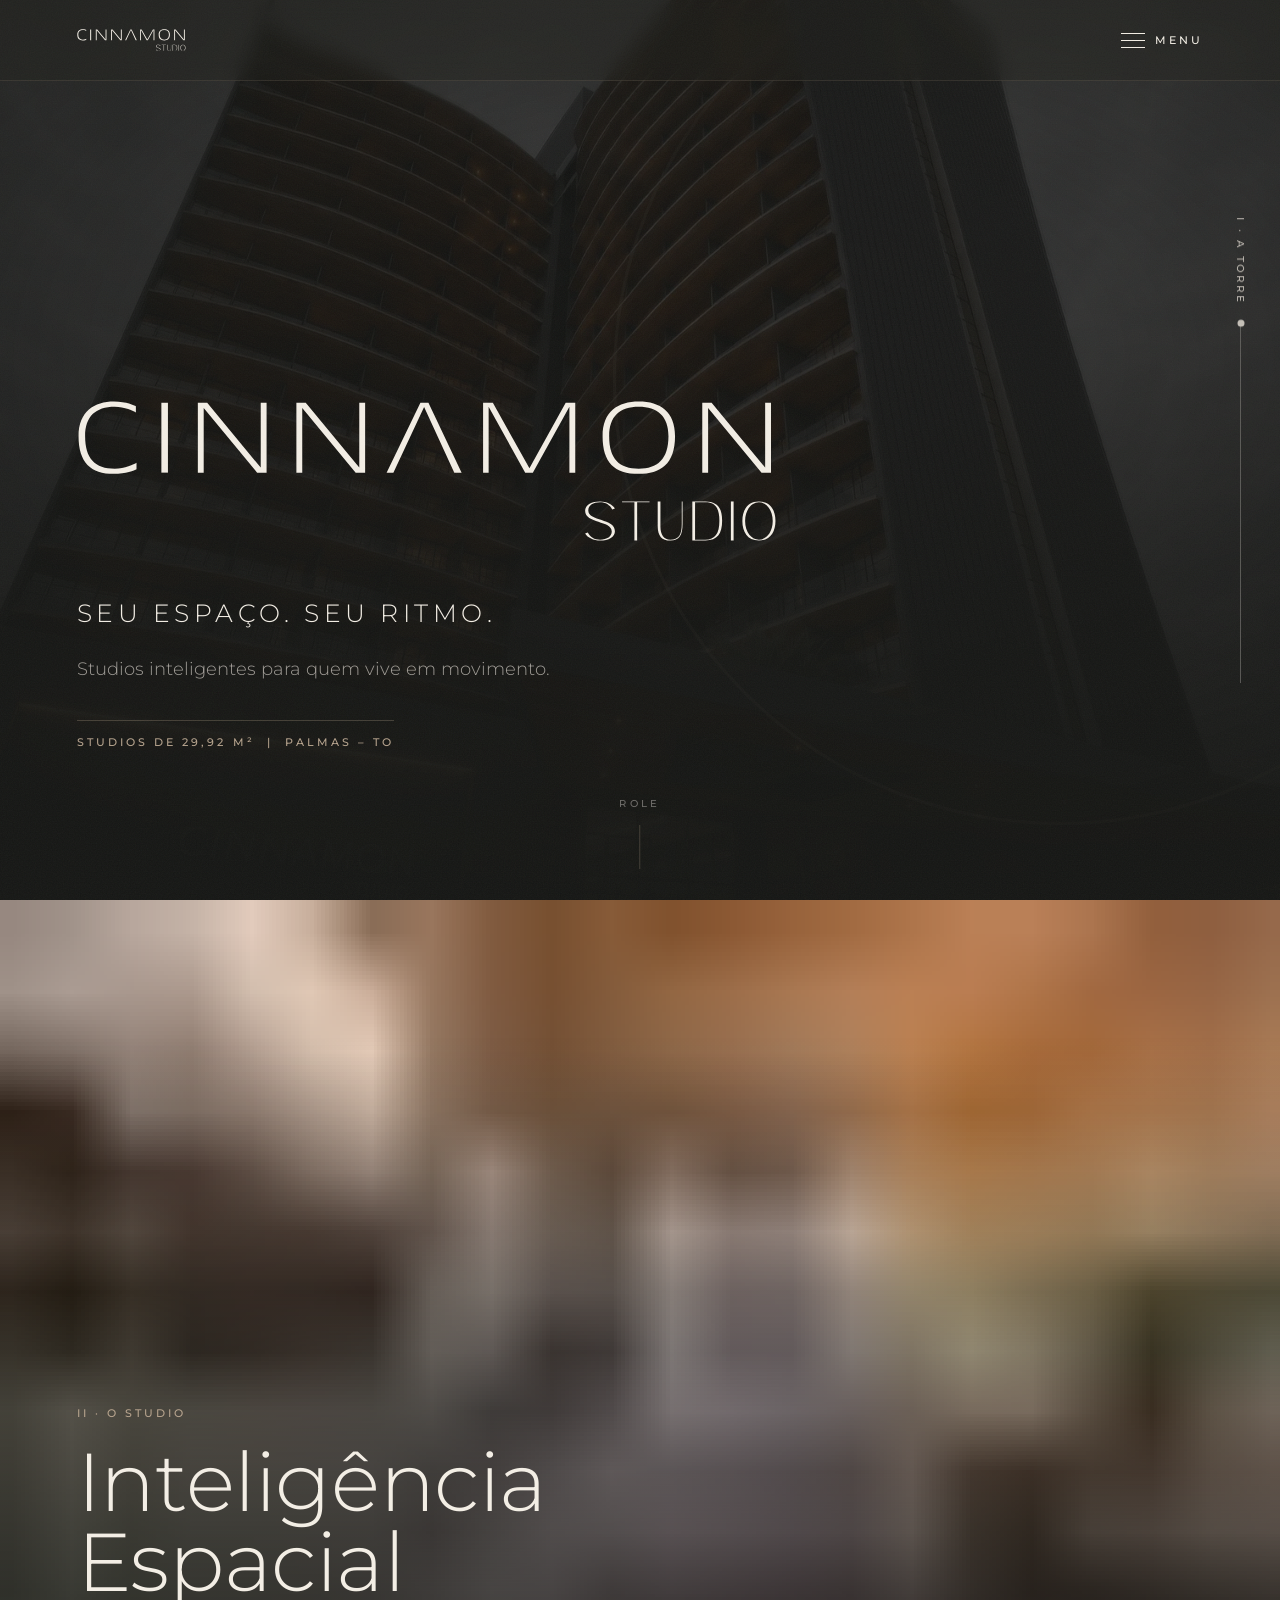
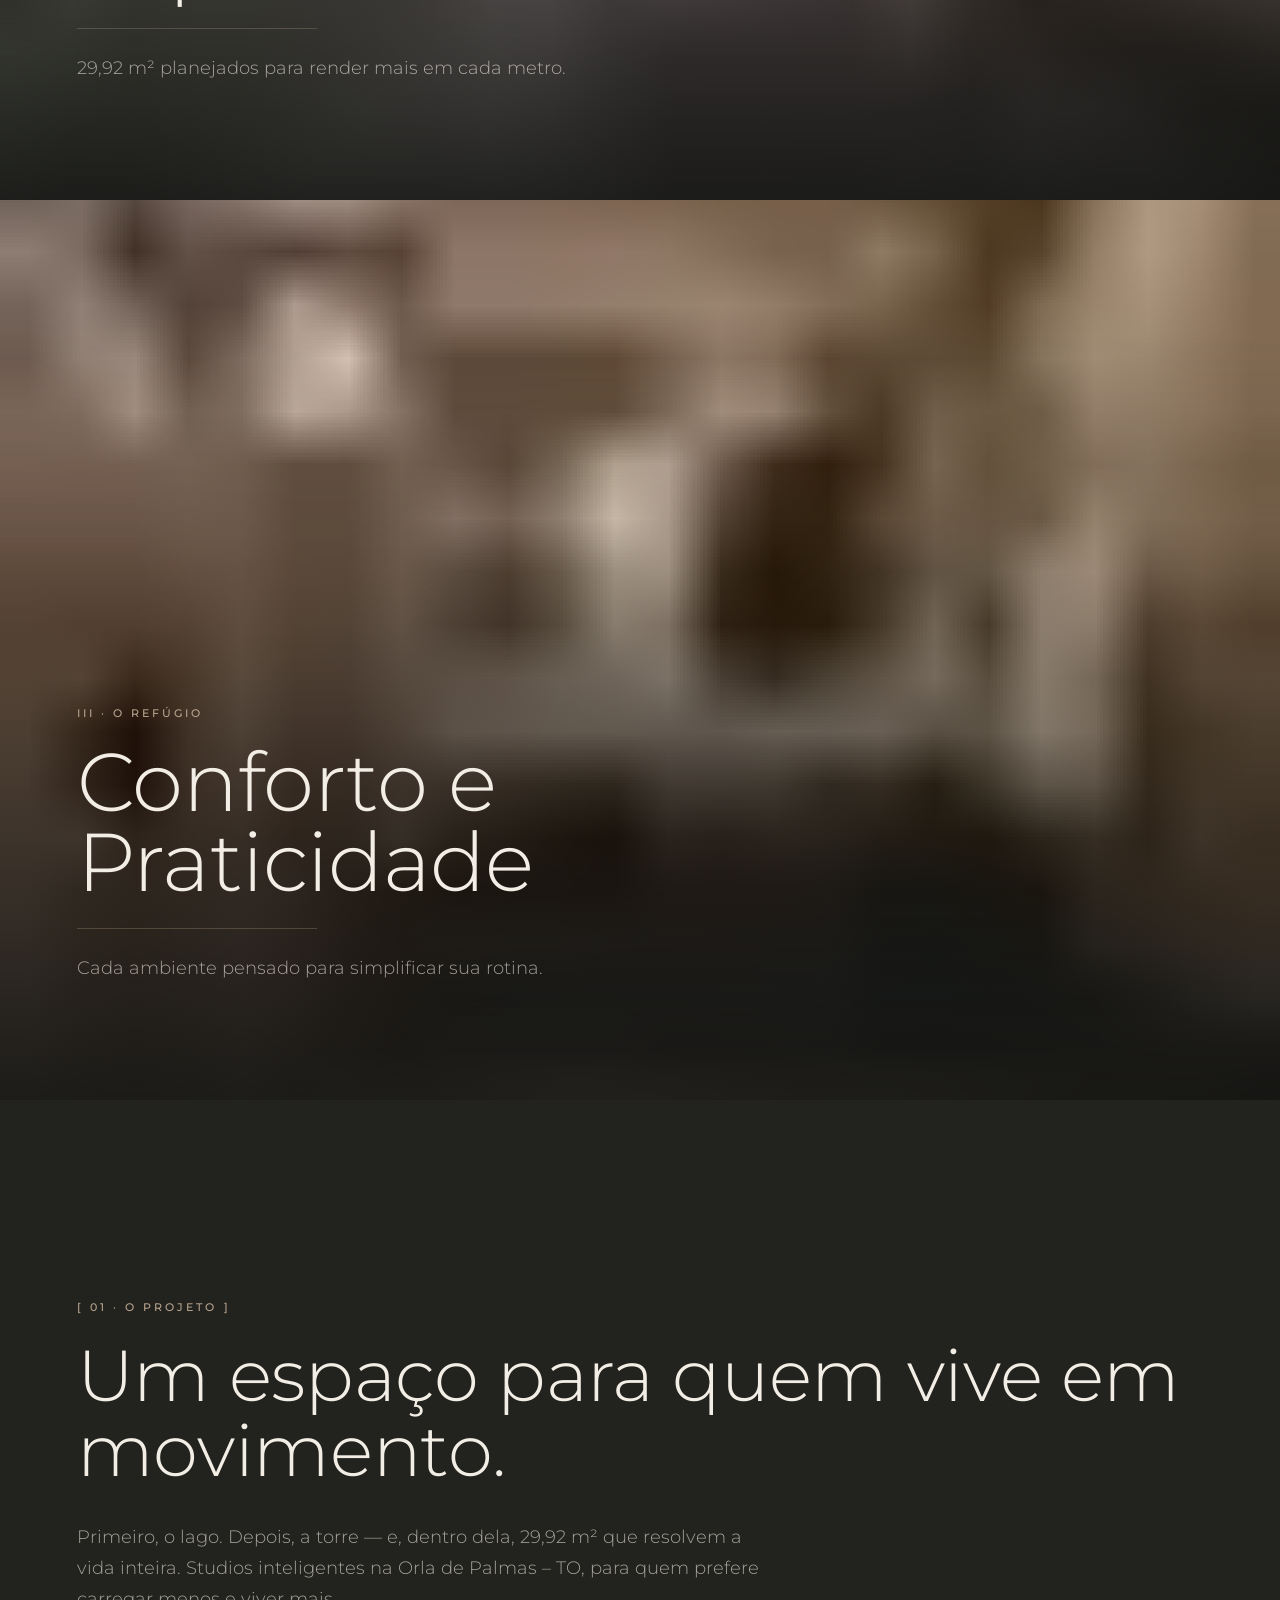
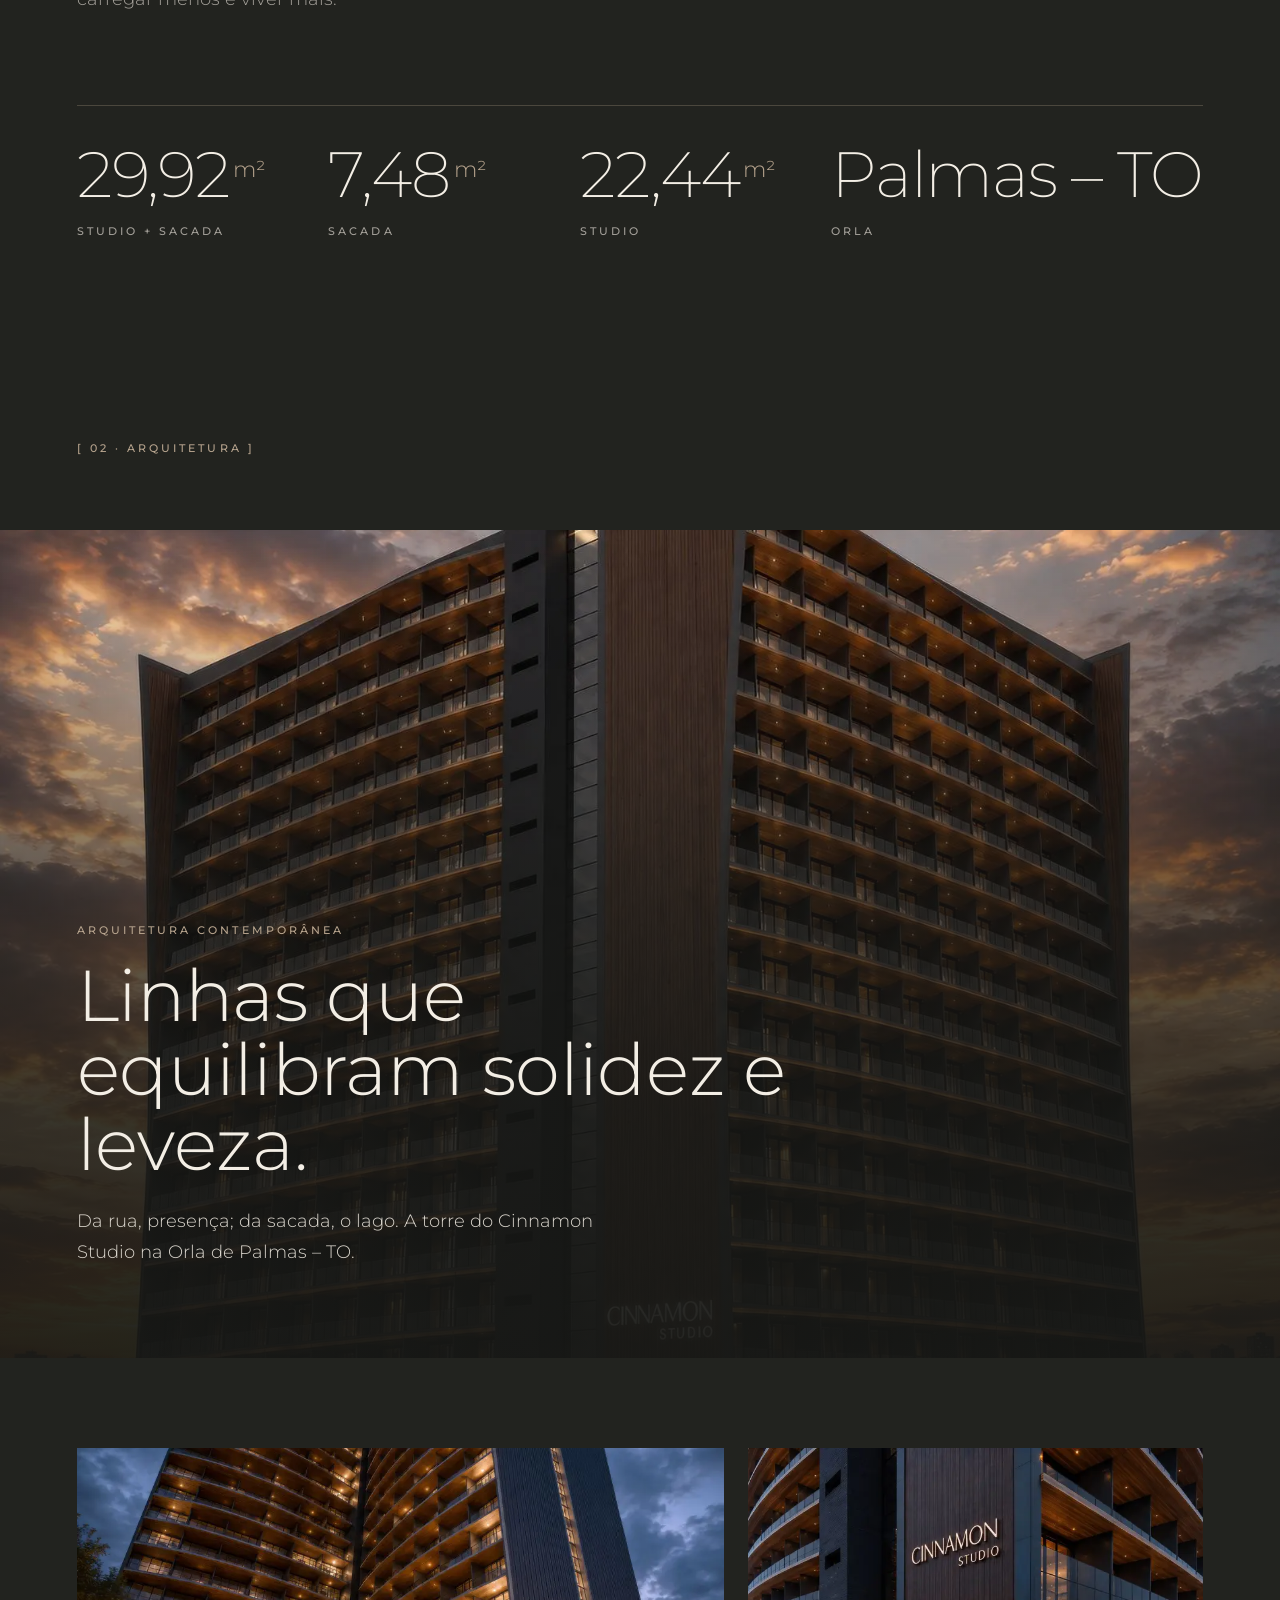
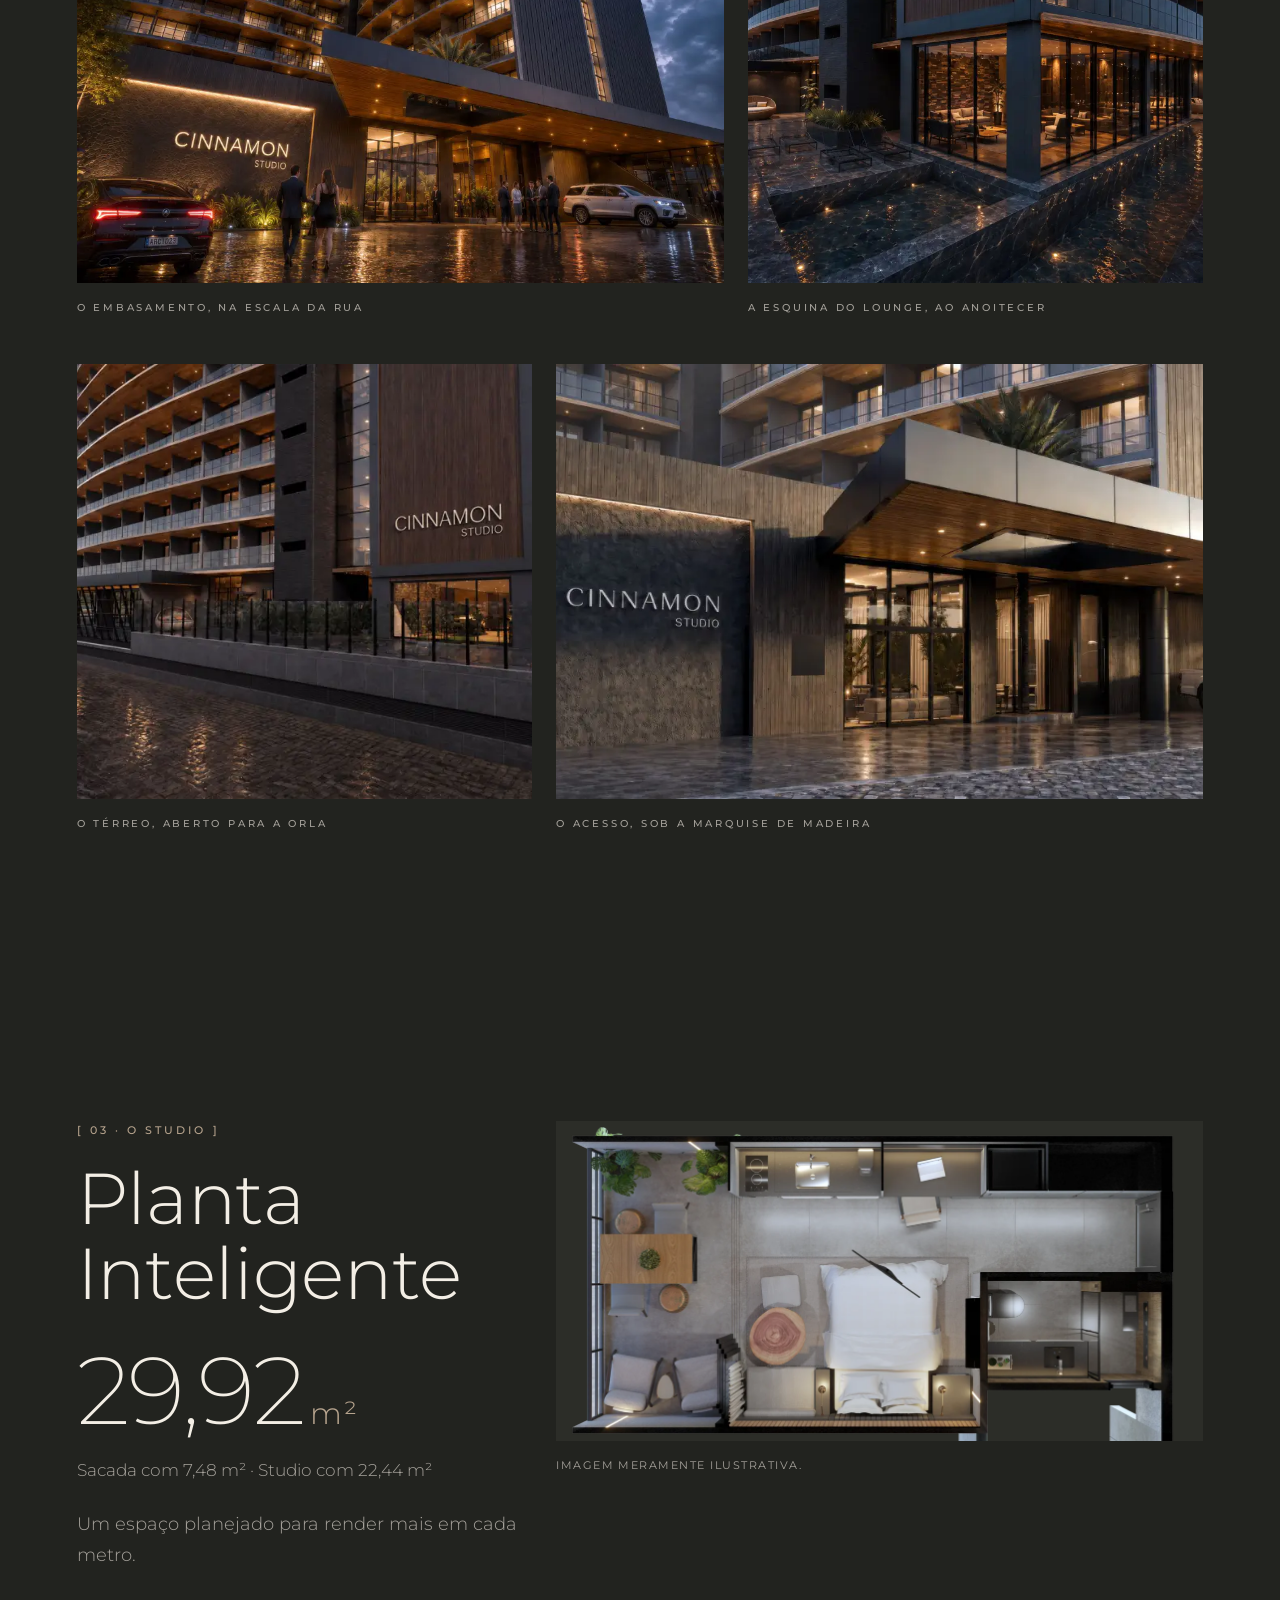
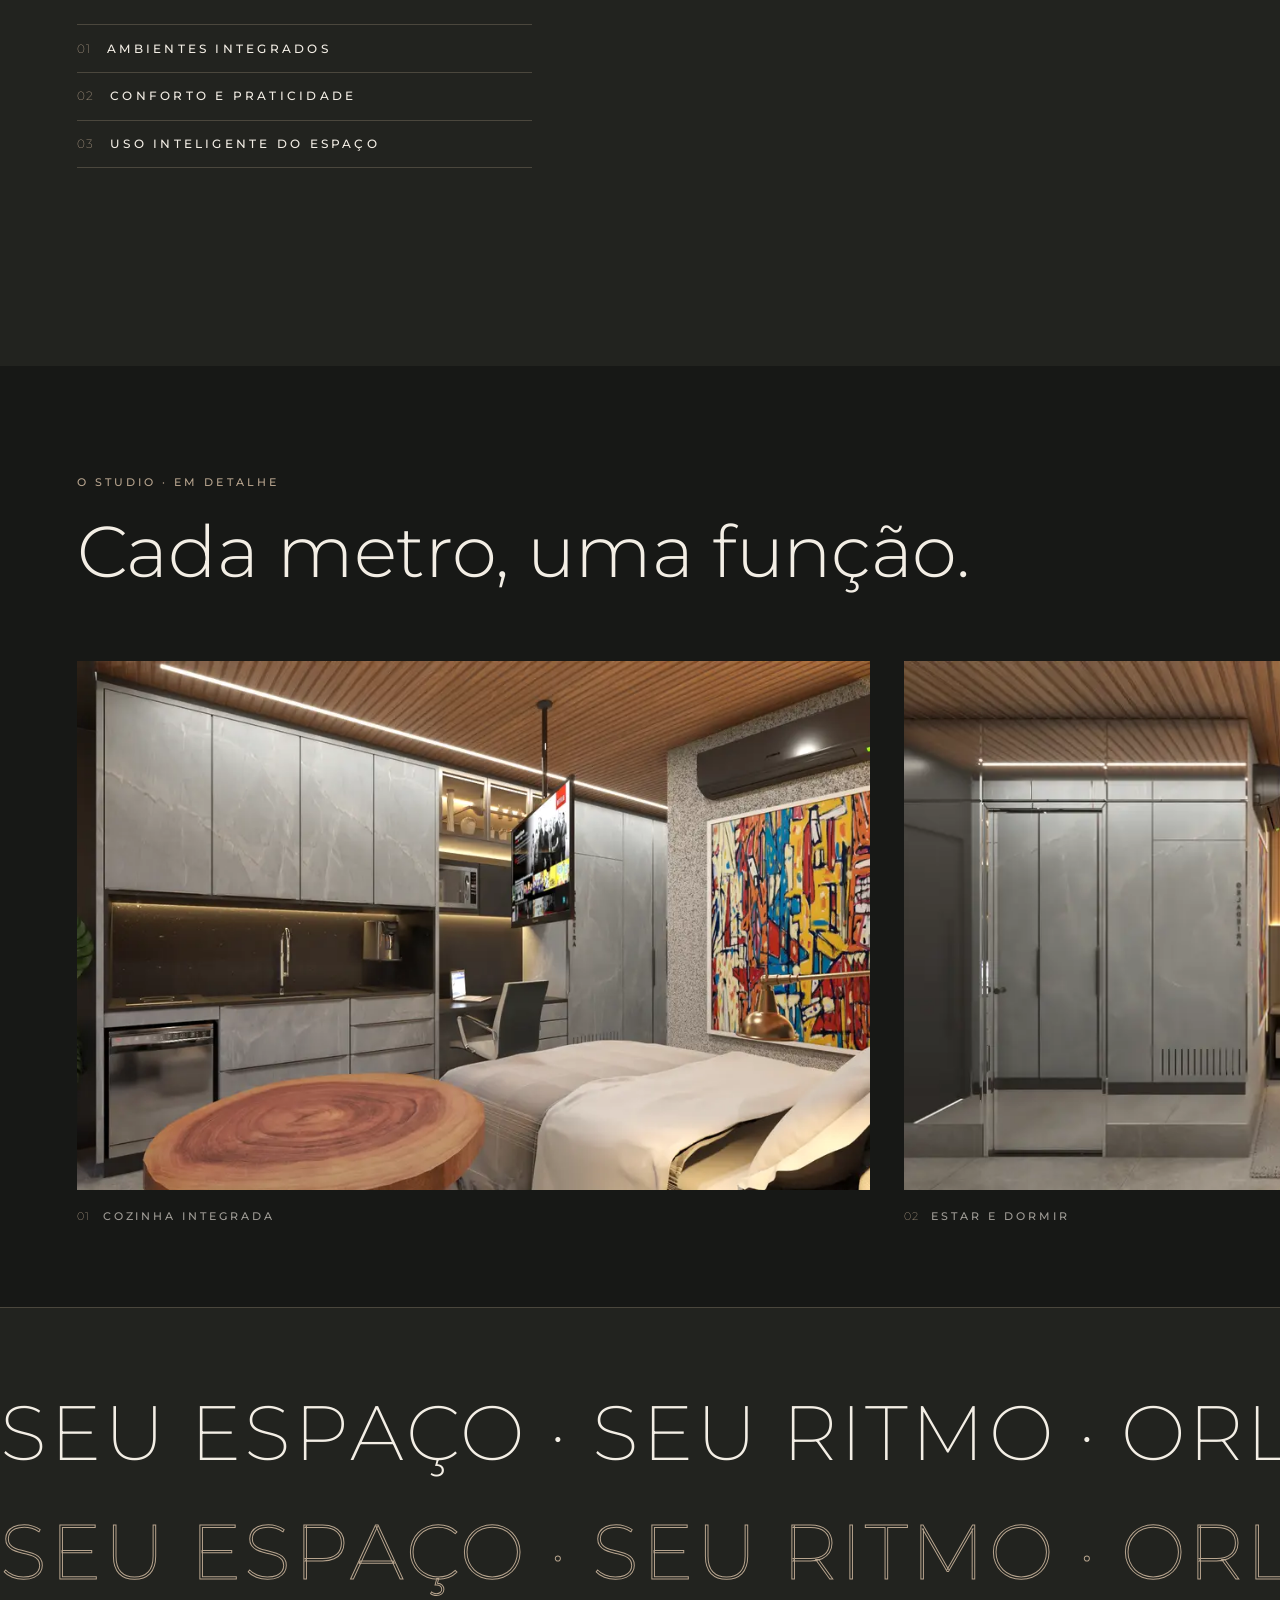
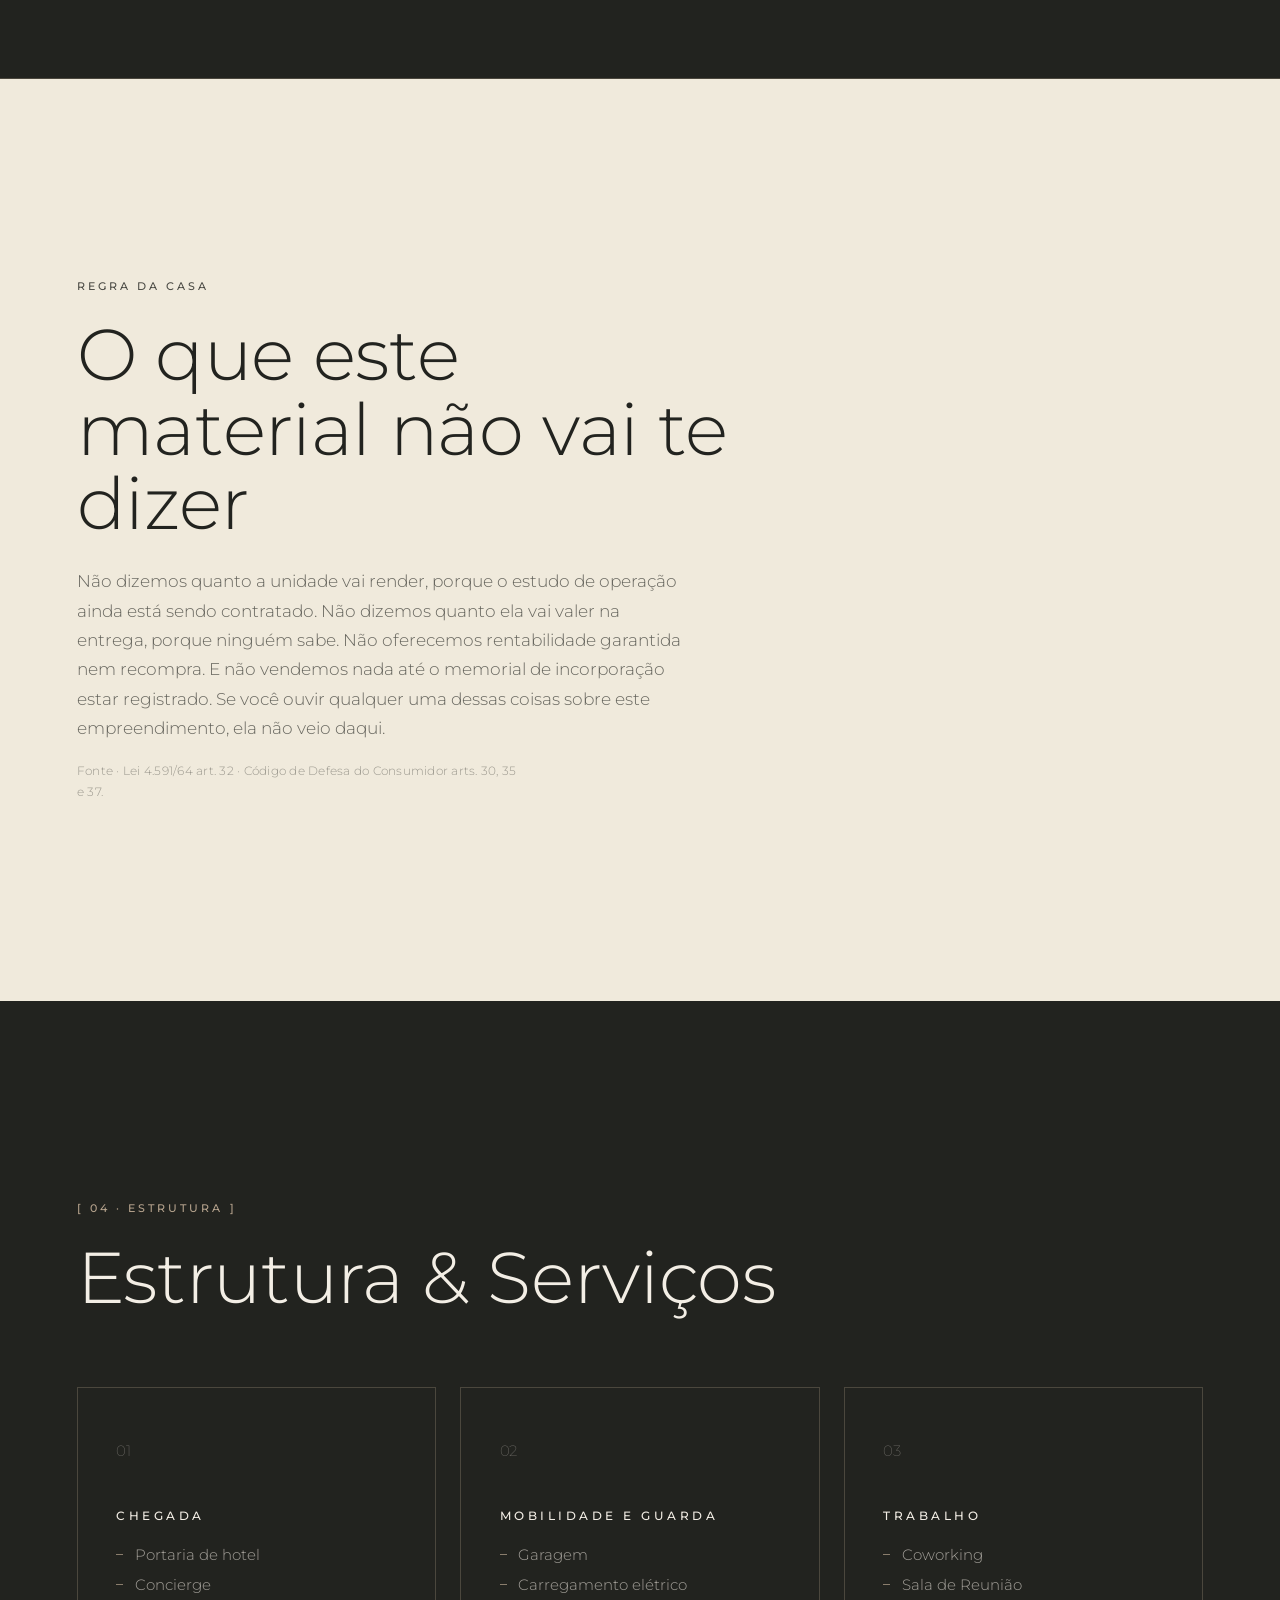
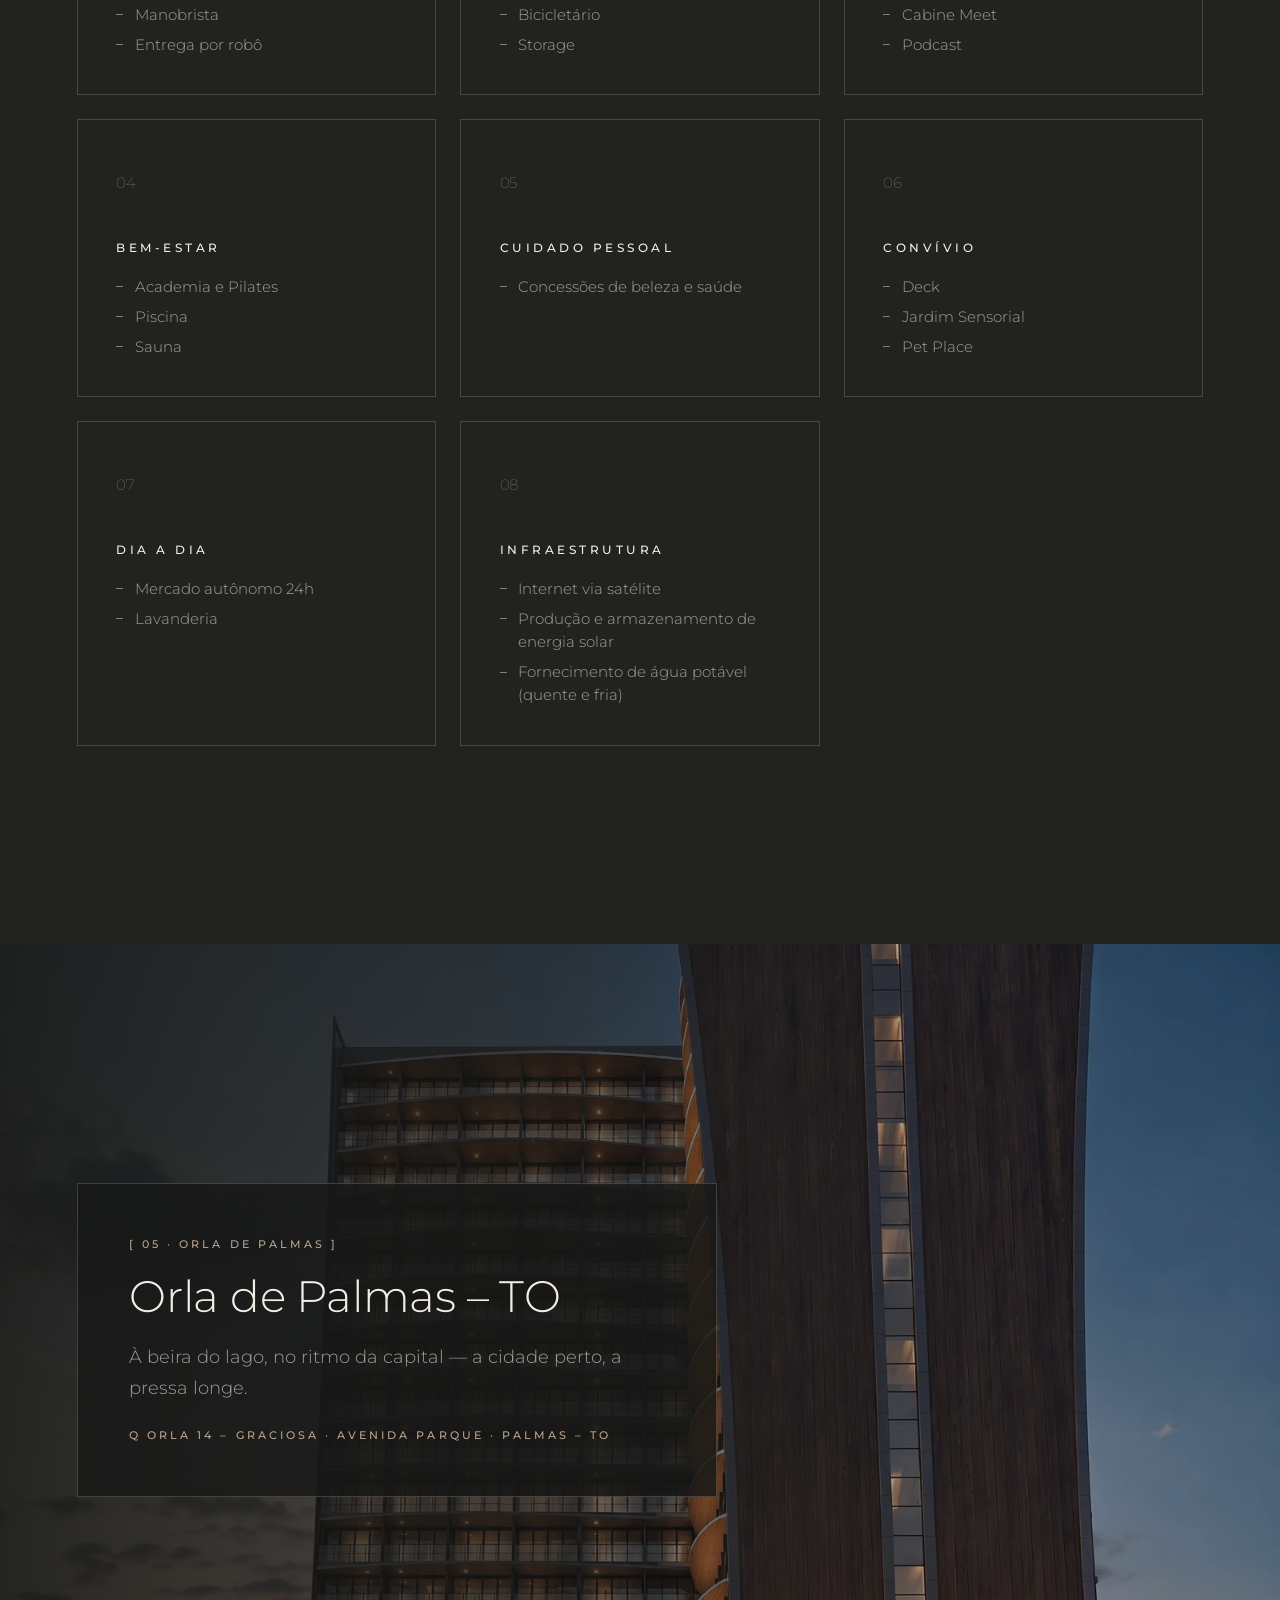
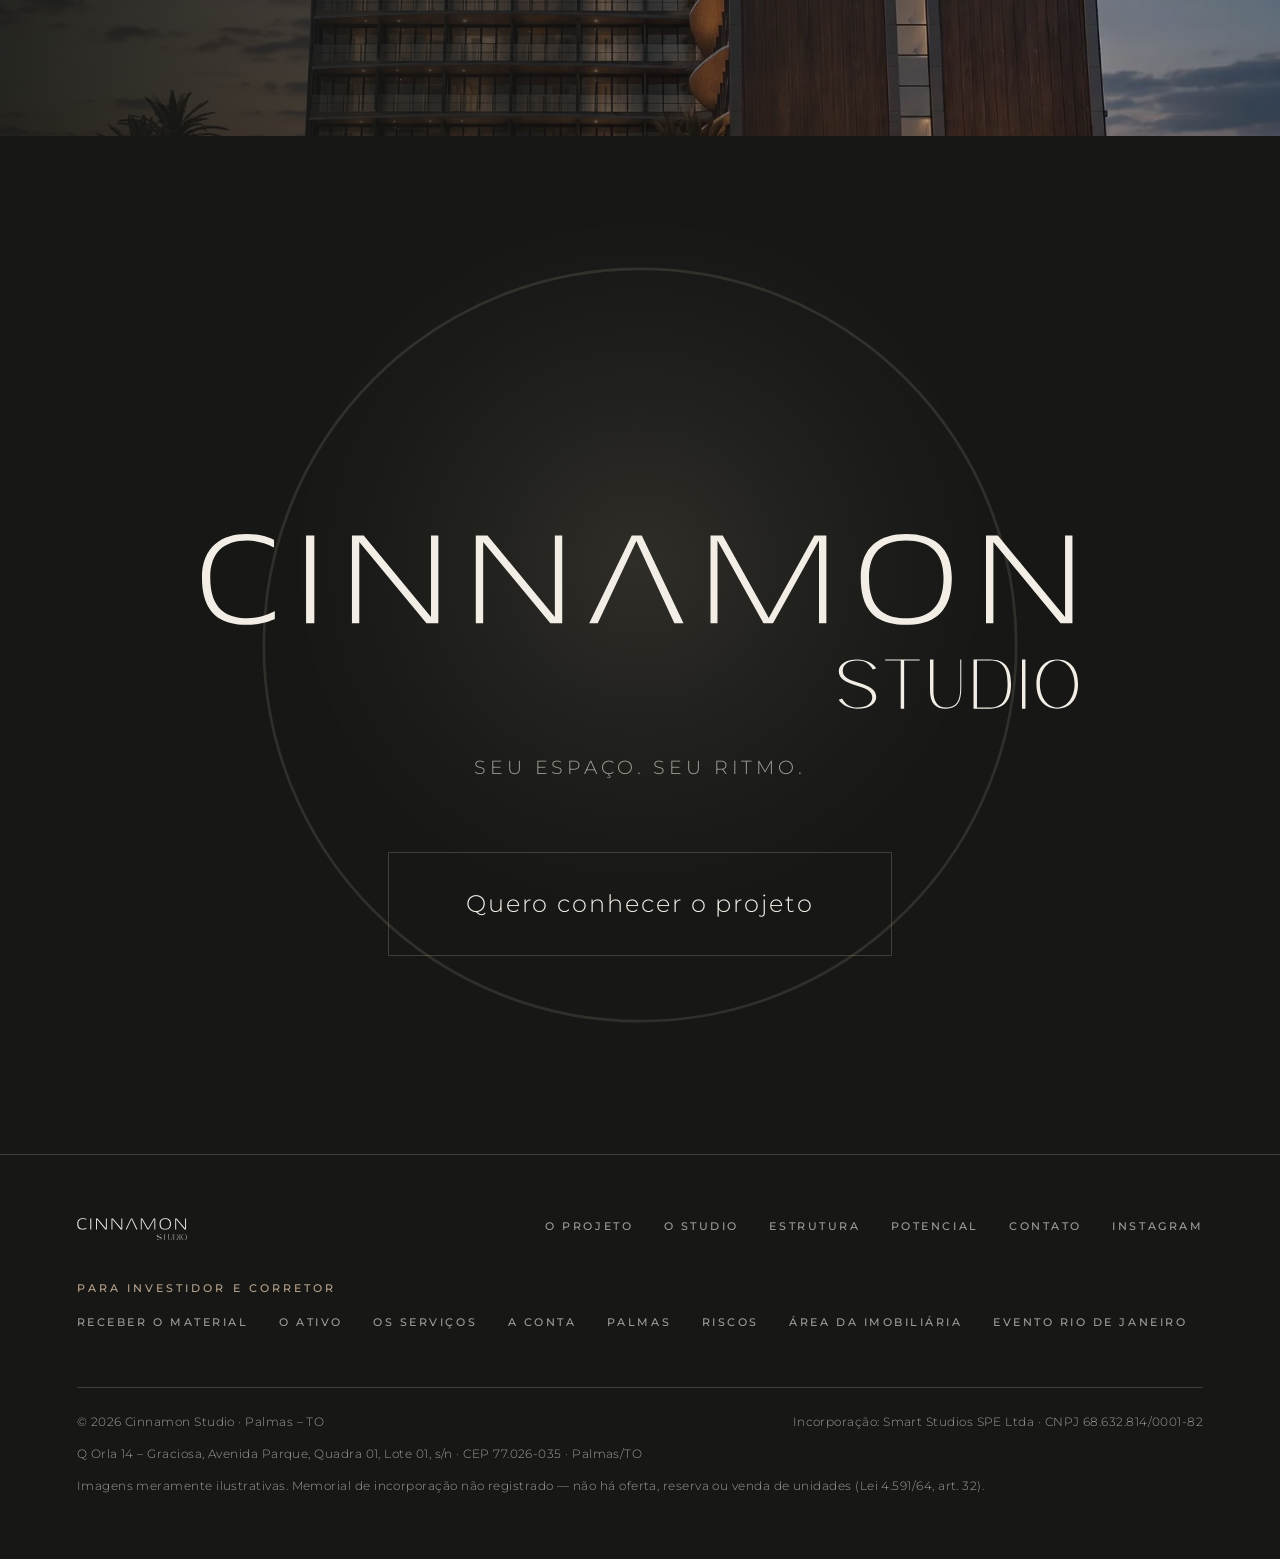
==== commit c87fec2a: "Tira a espera e o nome da corretora; o finale vira o destino do material Pedido do cliente (27/08, p" ====
--- a/index.html
+++ b/index.html
@@ -46,7 +46,7 @@
   <link rel="preload" as="image" href="img/ext-baixo-960.webp" media="(max-width: 768px)" fetchpriority="high">
   <link rel="preload" as="image" href="img/ext-baixo-1920.webp" media="(min-width: 768.02px)" fetchpriority="high">
 
-  <link rel="stylesheet" href="css/style.css?v=20260827i">
+  <link rel="stylesheet" href="css/style.css?v=20260827j">
 
   <!-- O hambúrguer NÃO pode depender de rede: js/menu.js é um <script defer>
        e roda depois do bundle do CDN, então em 4G frio o header ficava sem
@@ -880,7 +880,6 @@
       <div class="site-footer__legal">
         <p>© 2026 Cinnamon Studio · Palmas – TO</p>
         <p>Incorporação: Smart Studios SPE Ltda · CNPJ 68.632.814/0001-82</p>
-        <p>Intermediação: Denyse Xavier · CRECI 6089/TO</p>
         <p>Q Orla 14 – Graciosa, Avenida Parque, Quadra 01, Lote 01, s/n · CEP 77.026-035 · Palmas/TO</p>
         <!-- AJUSTAR: incluir nº do memorial de incorporação quando registrado -->
         <p>Imagens meramente ilustrativas. Memorial de incorporação não registrado — não há oferta, reserva ou venda de unidades (Lei 4.591/64, art. 32).</p>
--- a/css/style.css
+++ b/css/style.css
@@ -1139,6 +1139,11 @@
 .local__card .caption{ margin-top:1.2rem; }
 
 /* ---------- 17 · SEÇÃO 09 — FINALE + FOOTER ---------- */
+/* na home o finale vem depois de uma seção full-bleed (.local, padding 0);
+   nas páginas a seção anterior deixa um --section-pad de respiro antes do
+   fechamento. O degrau extra entra aqui para igualar o ritmo. */
+#contato.finale{ padding-top:calc(var(--section-pad) * 2); }
+
 .finale{
   position:relative;
   background:var(--dark-2);
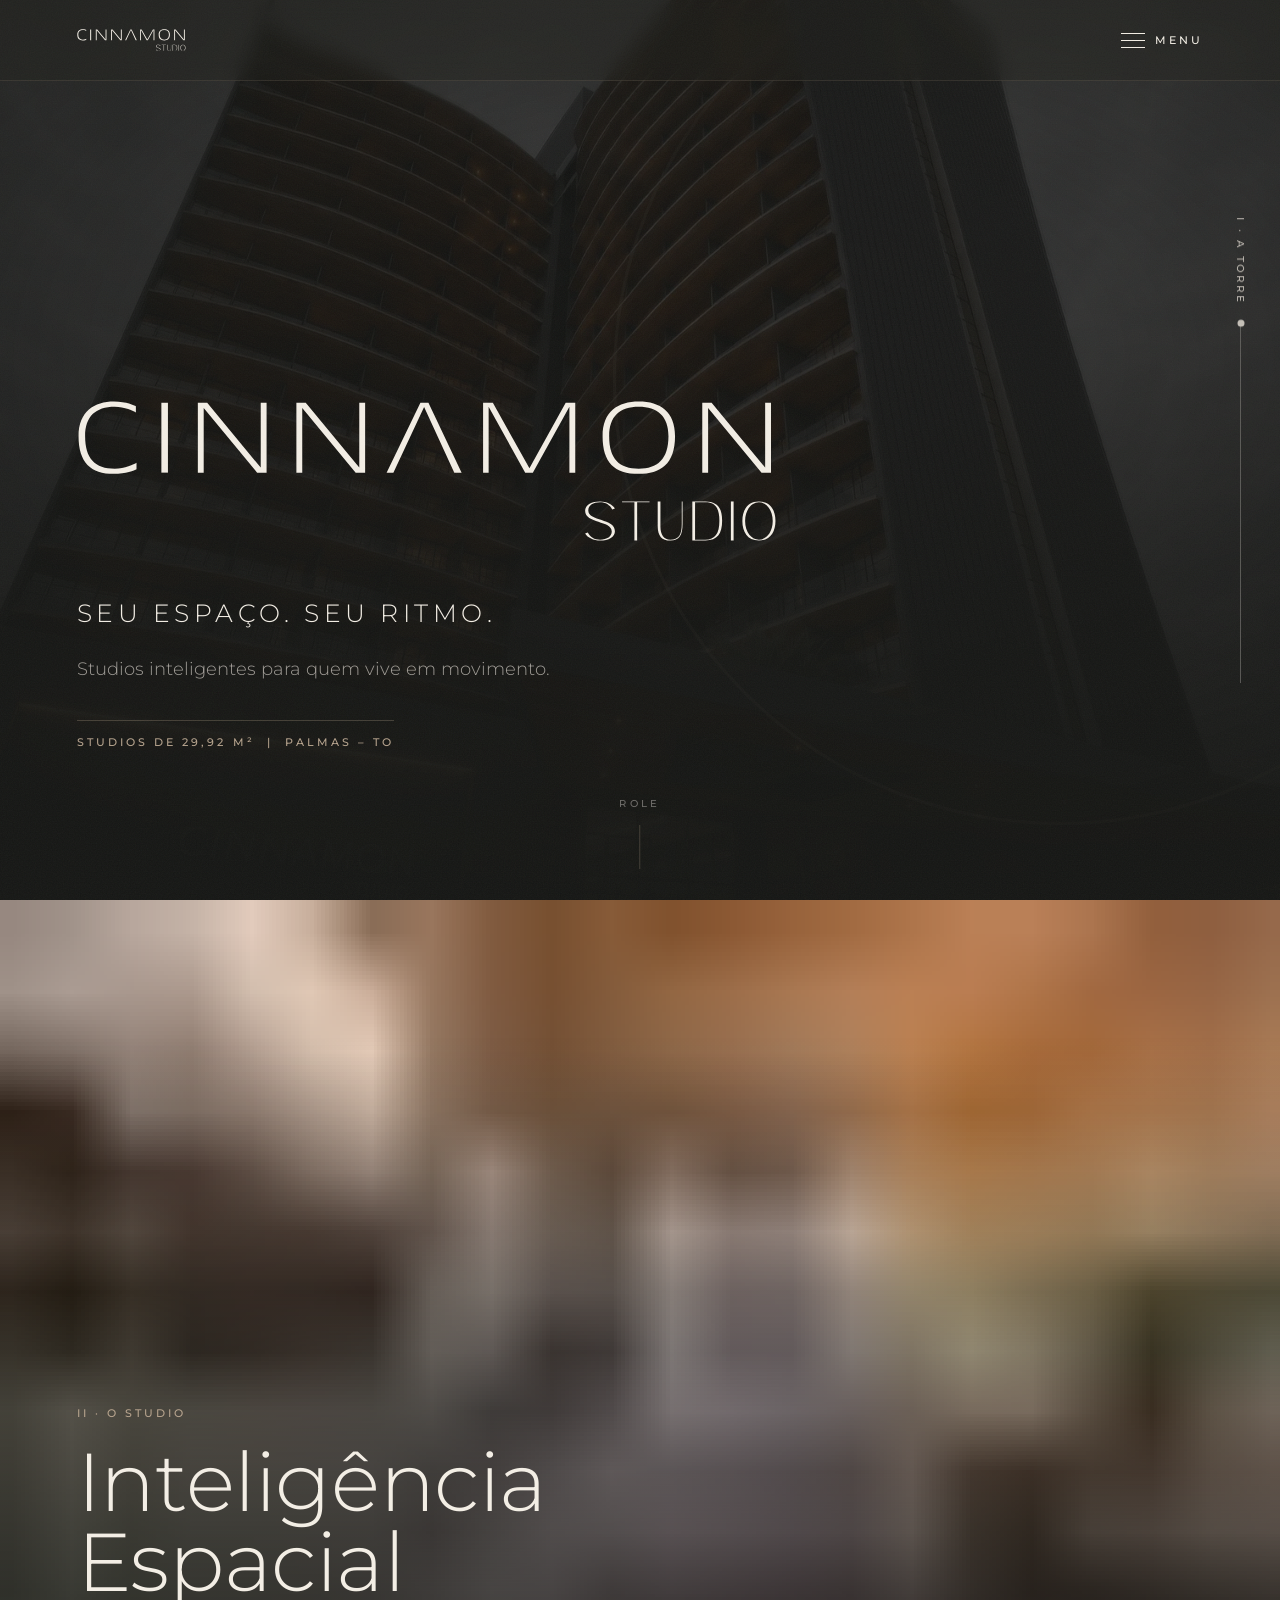
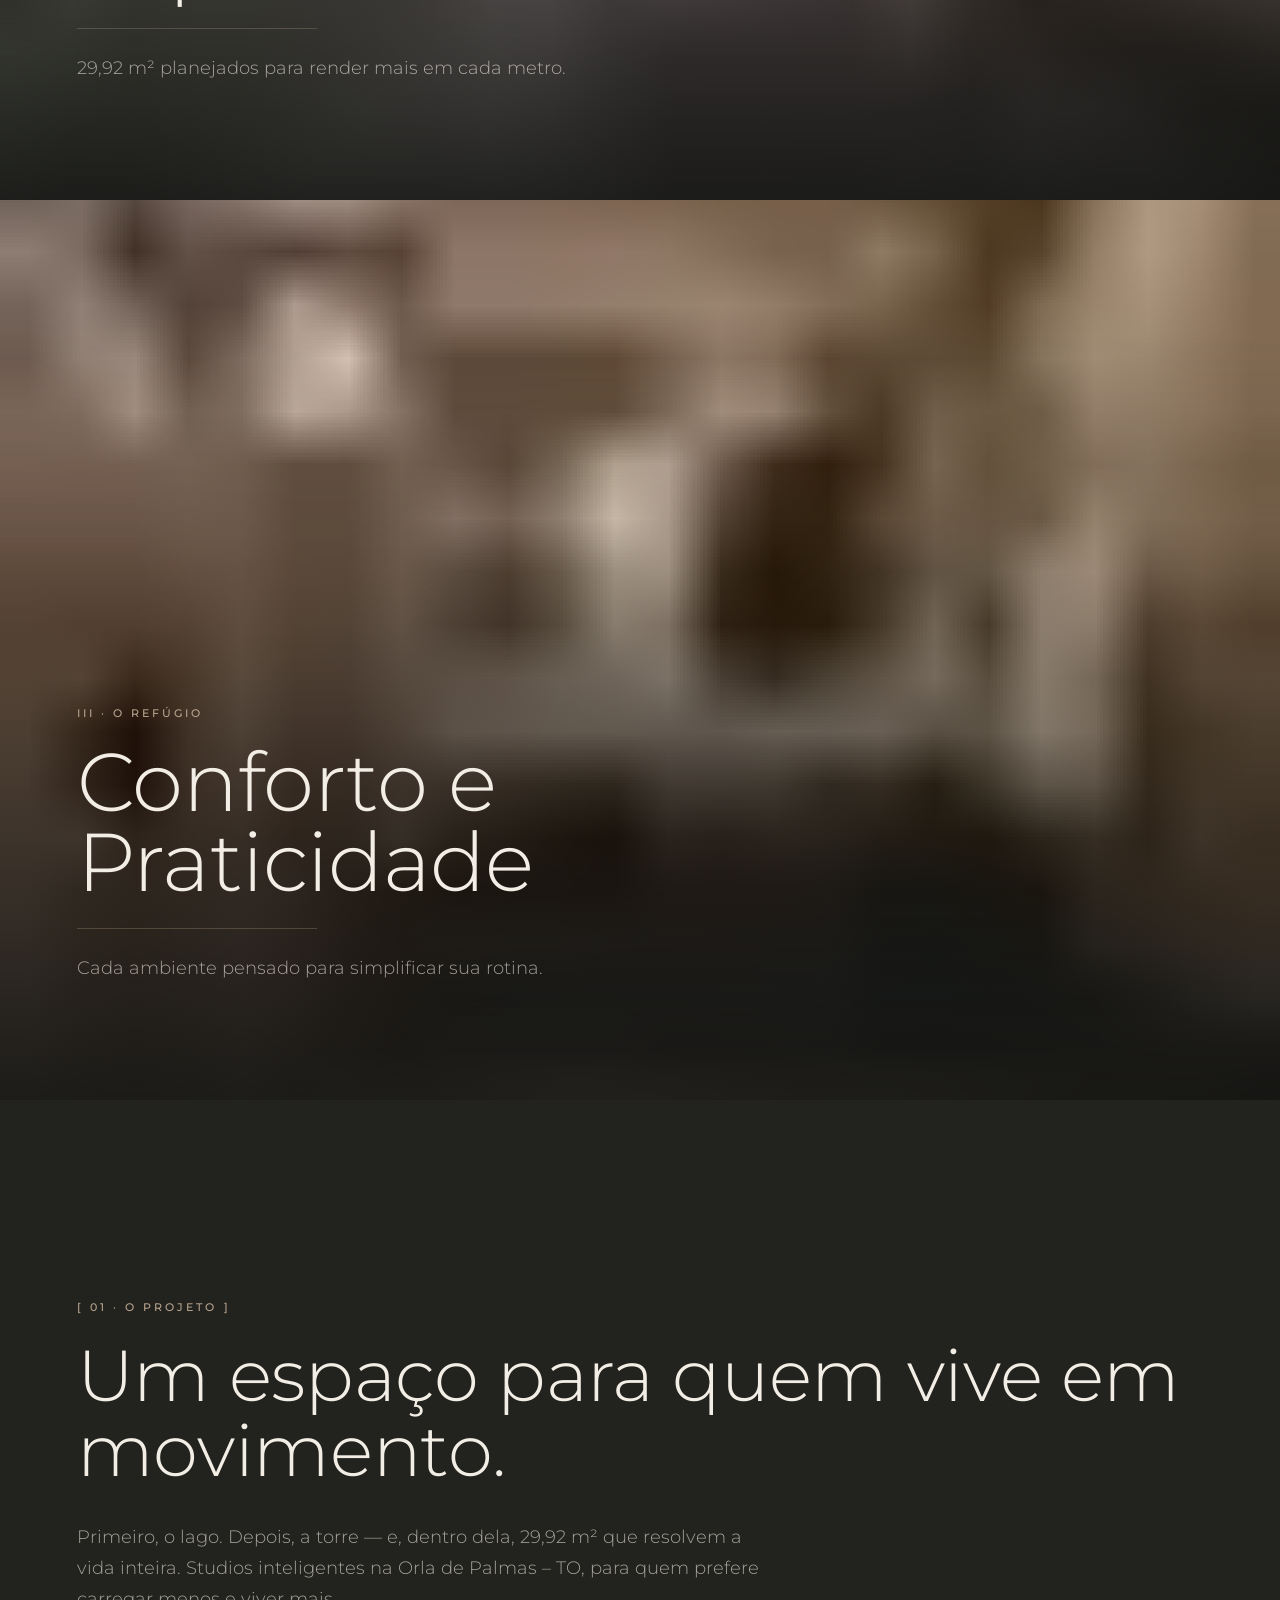
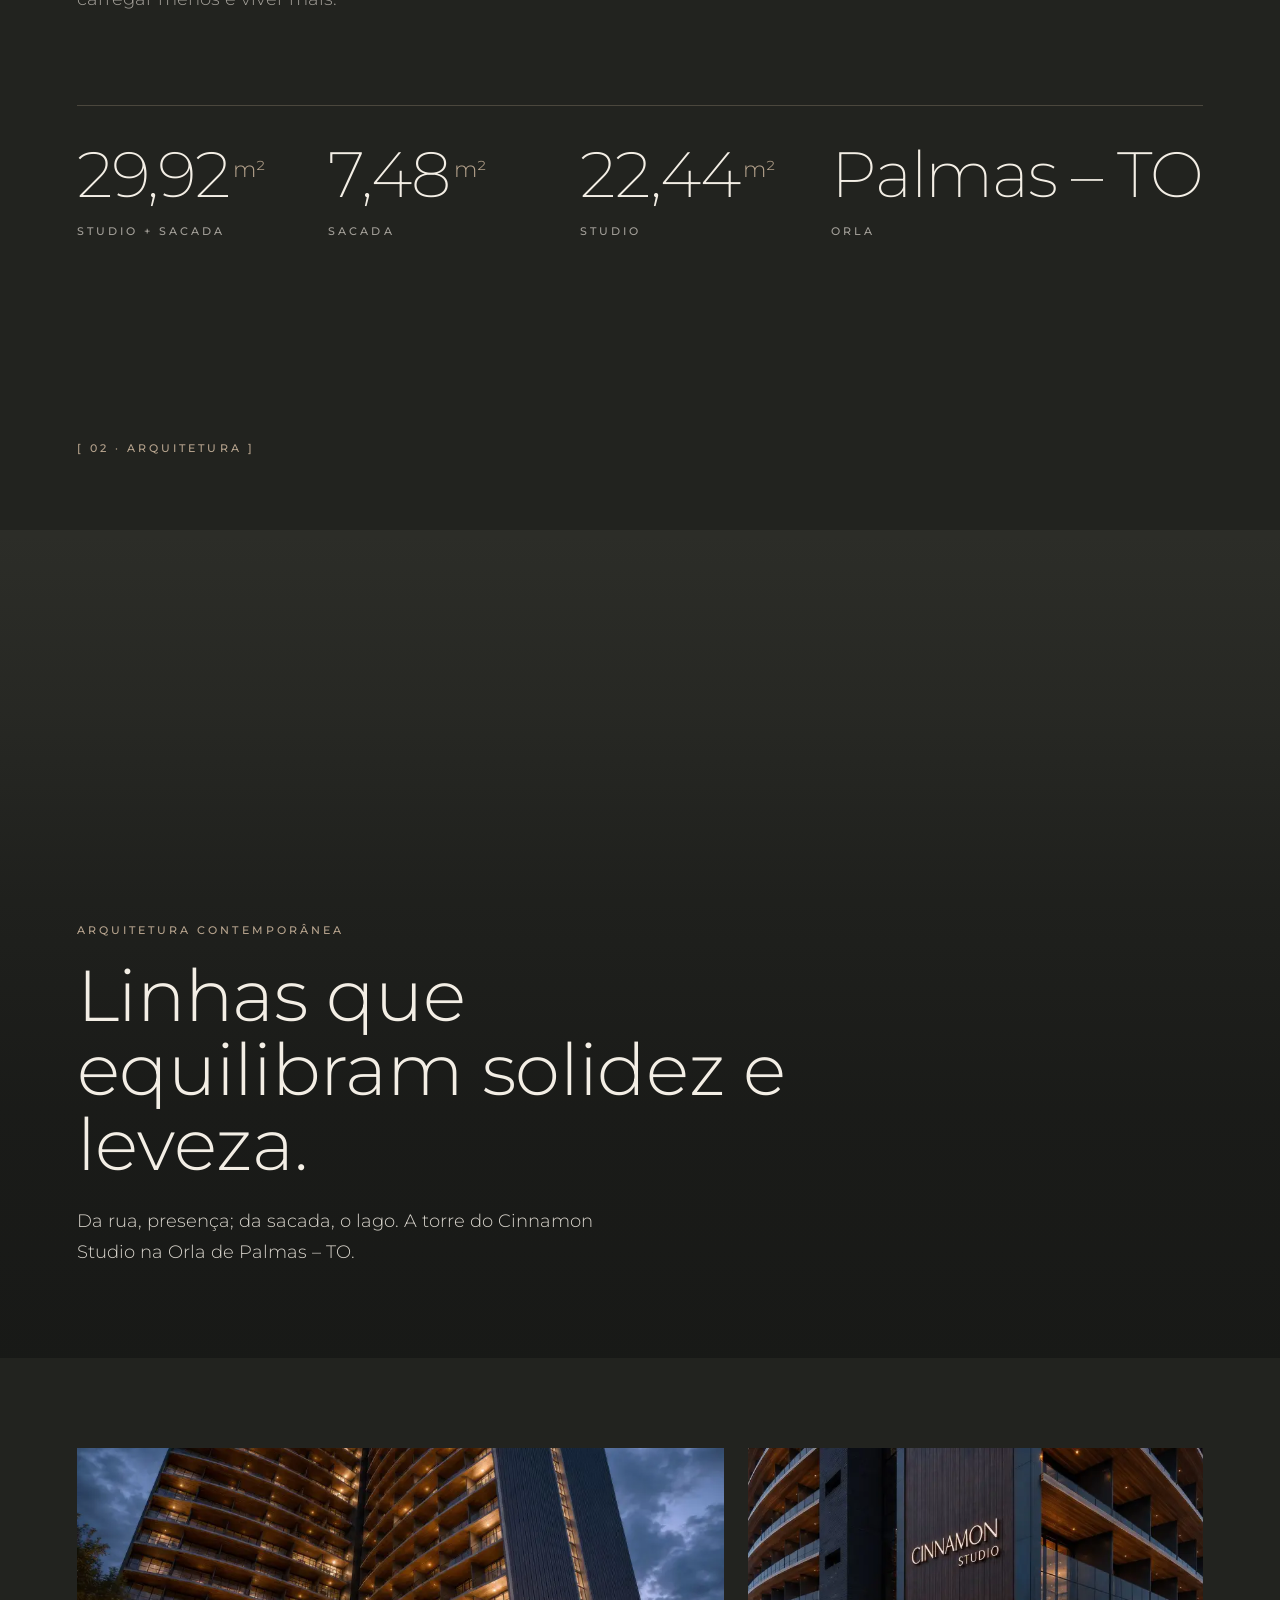
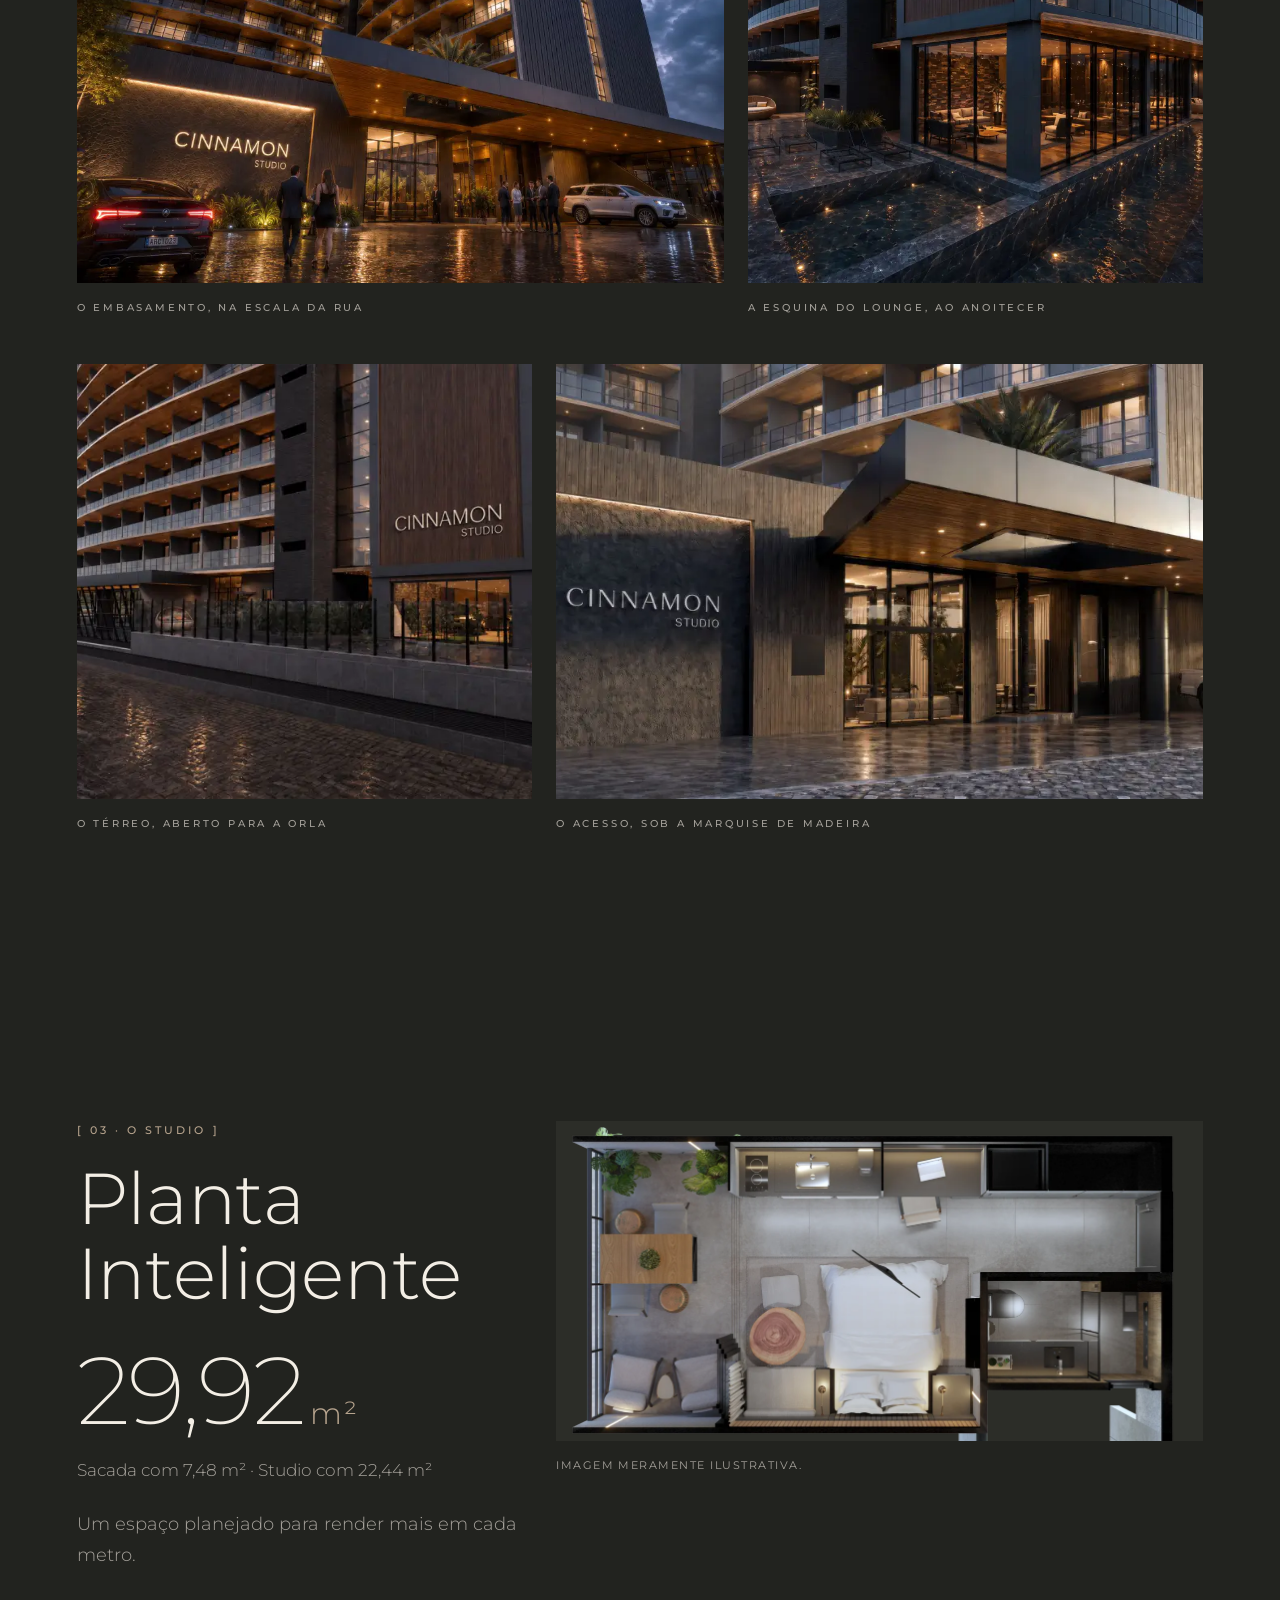
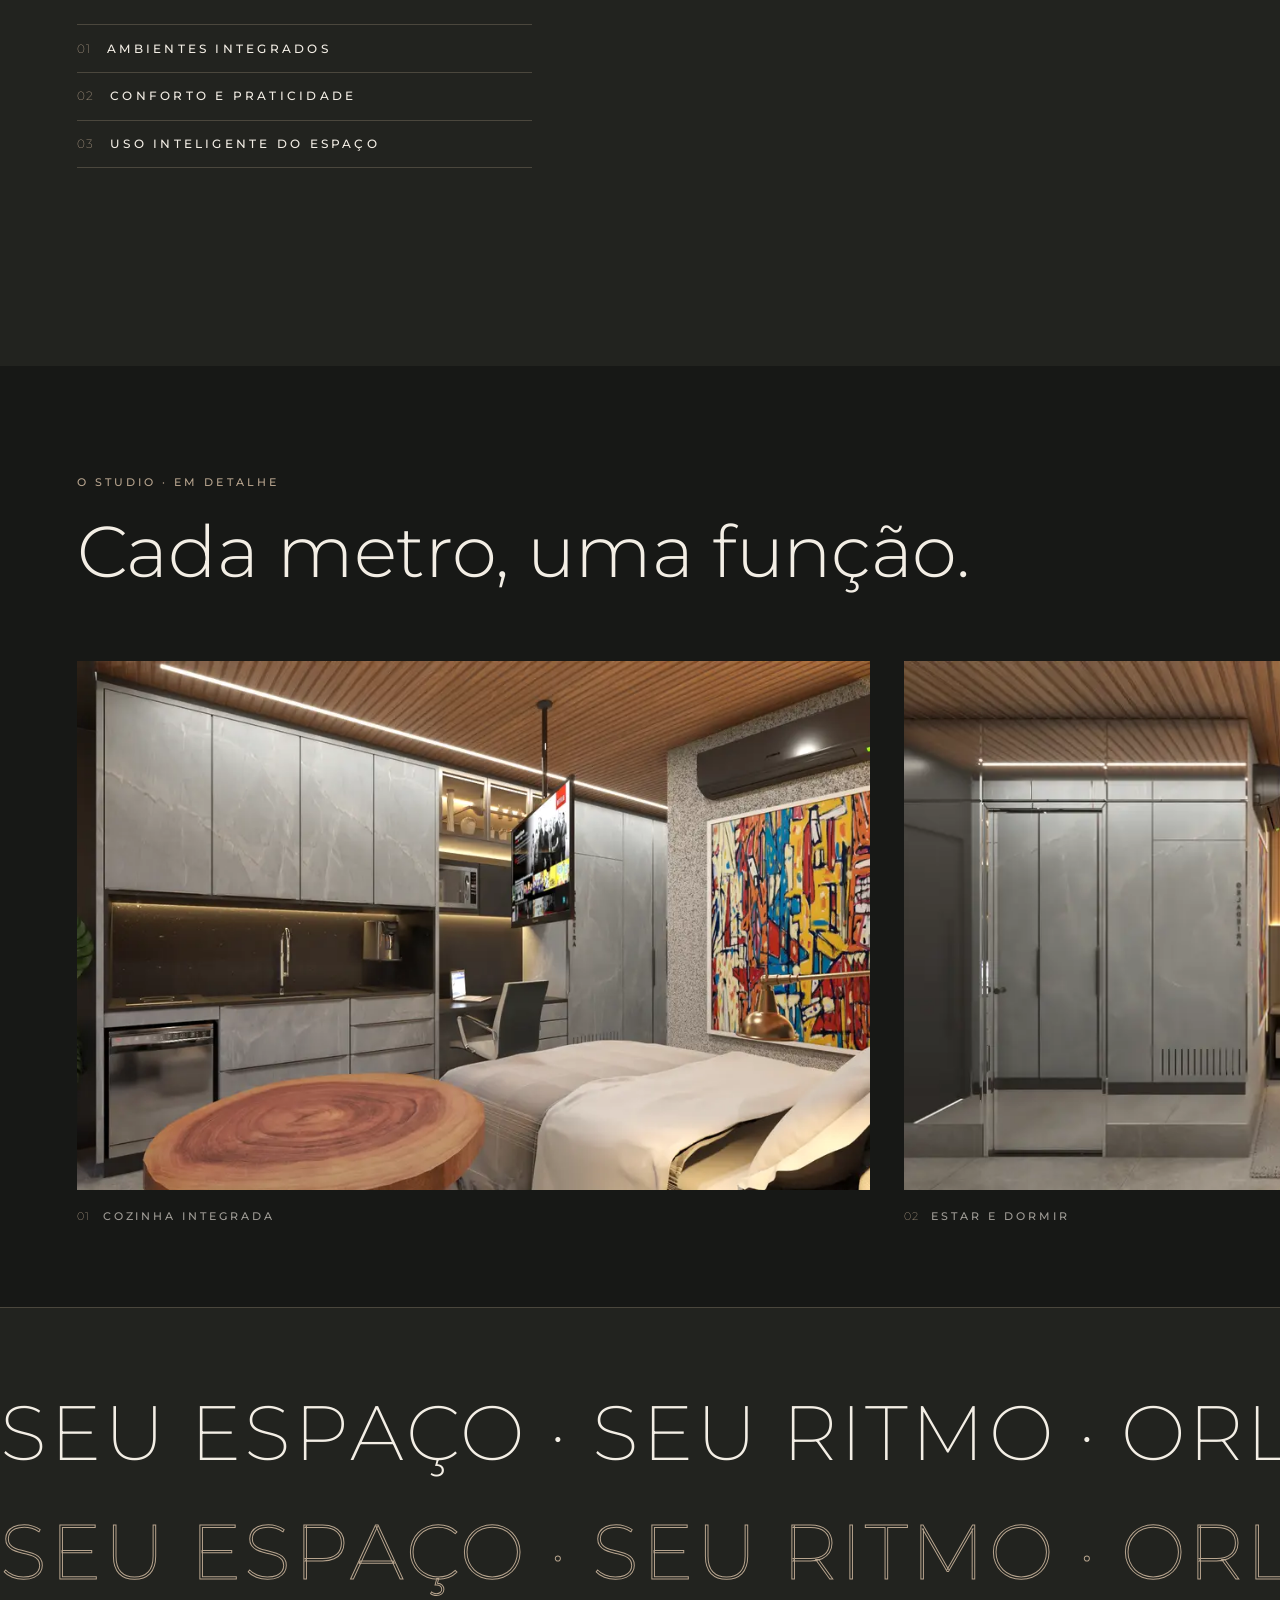
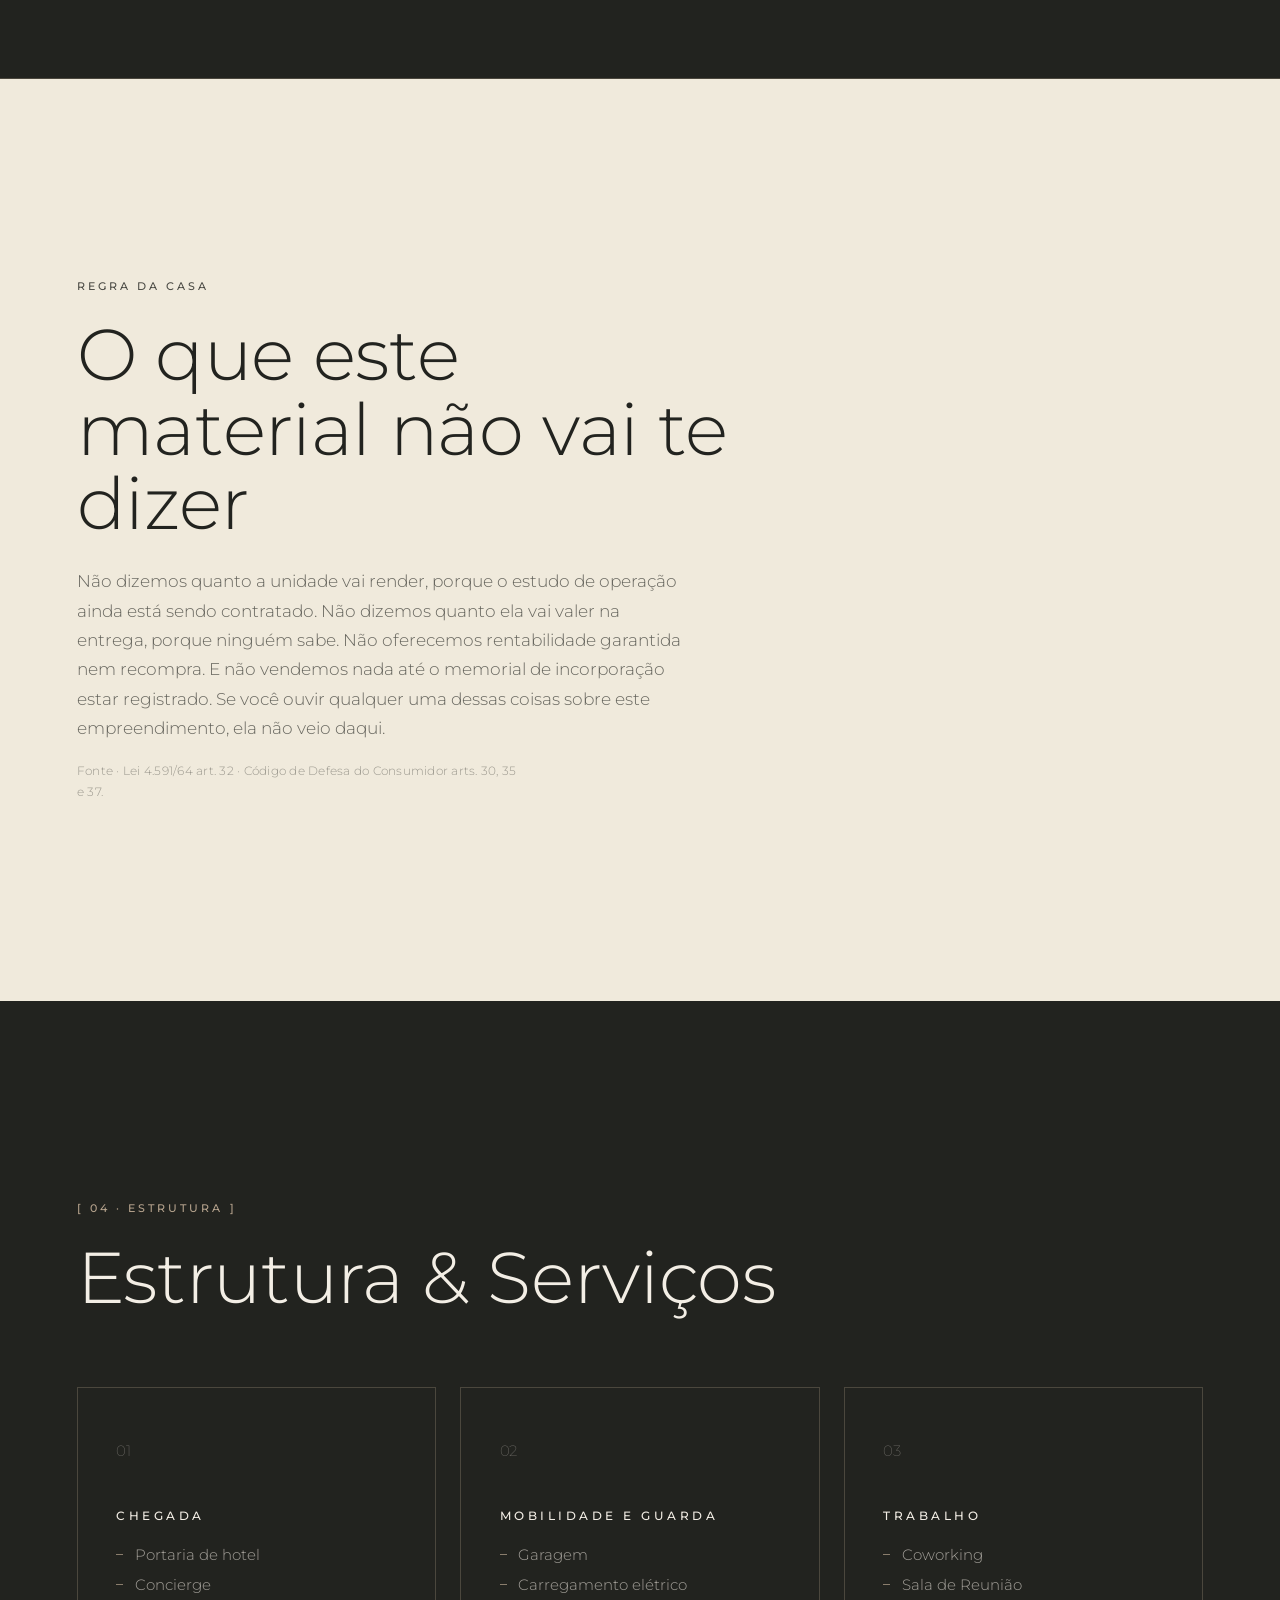
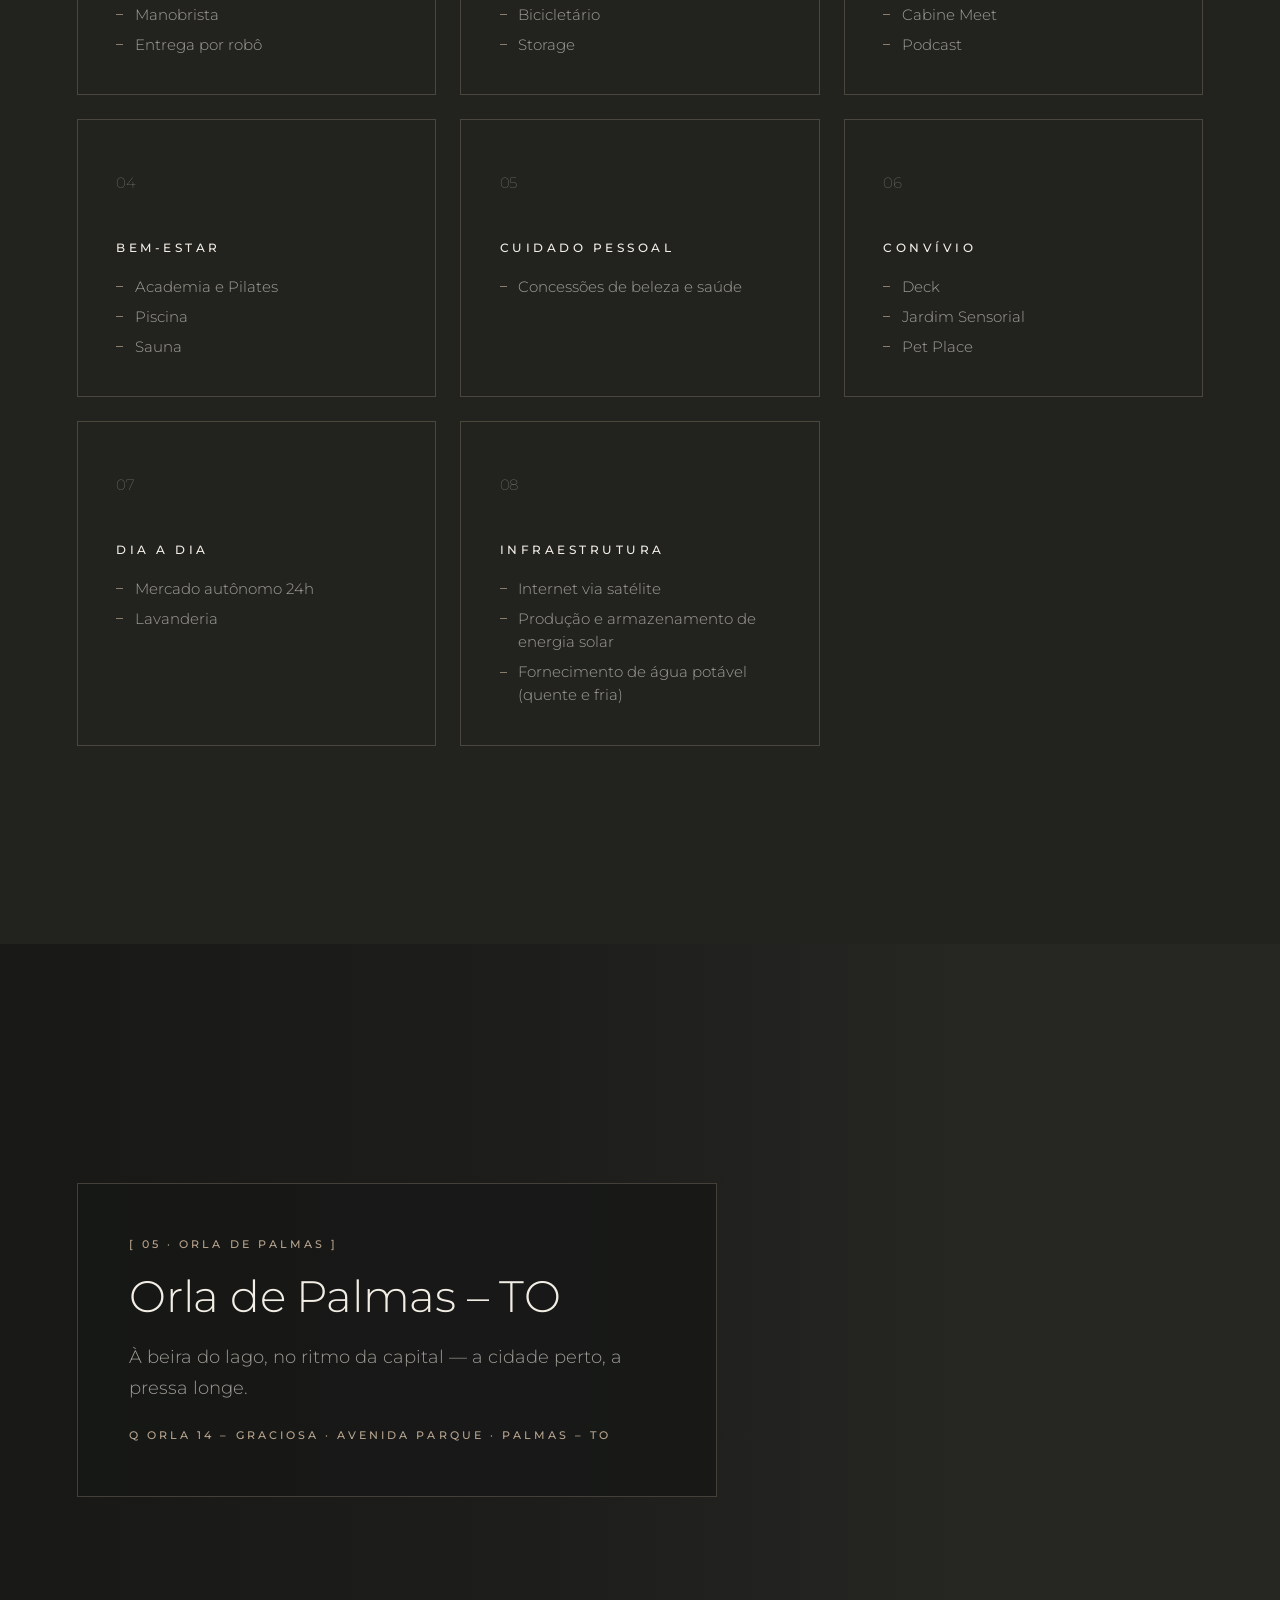
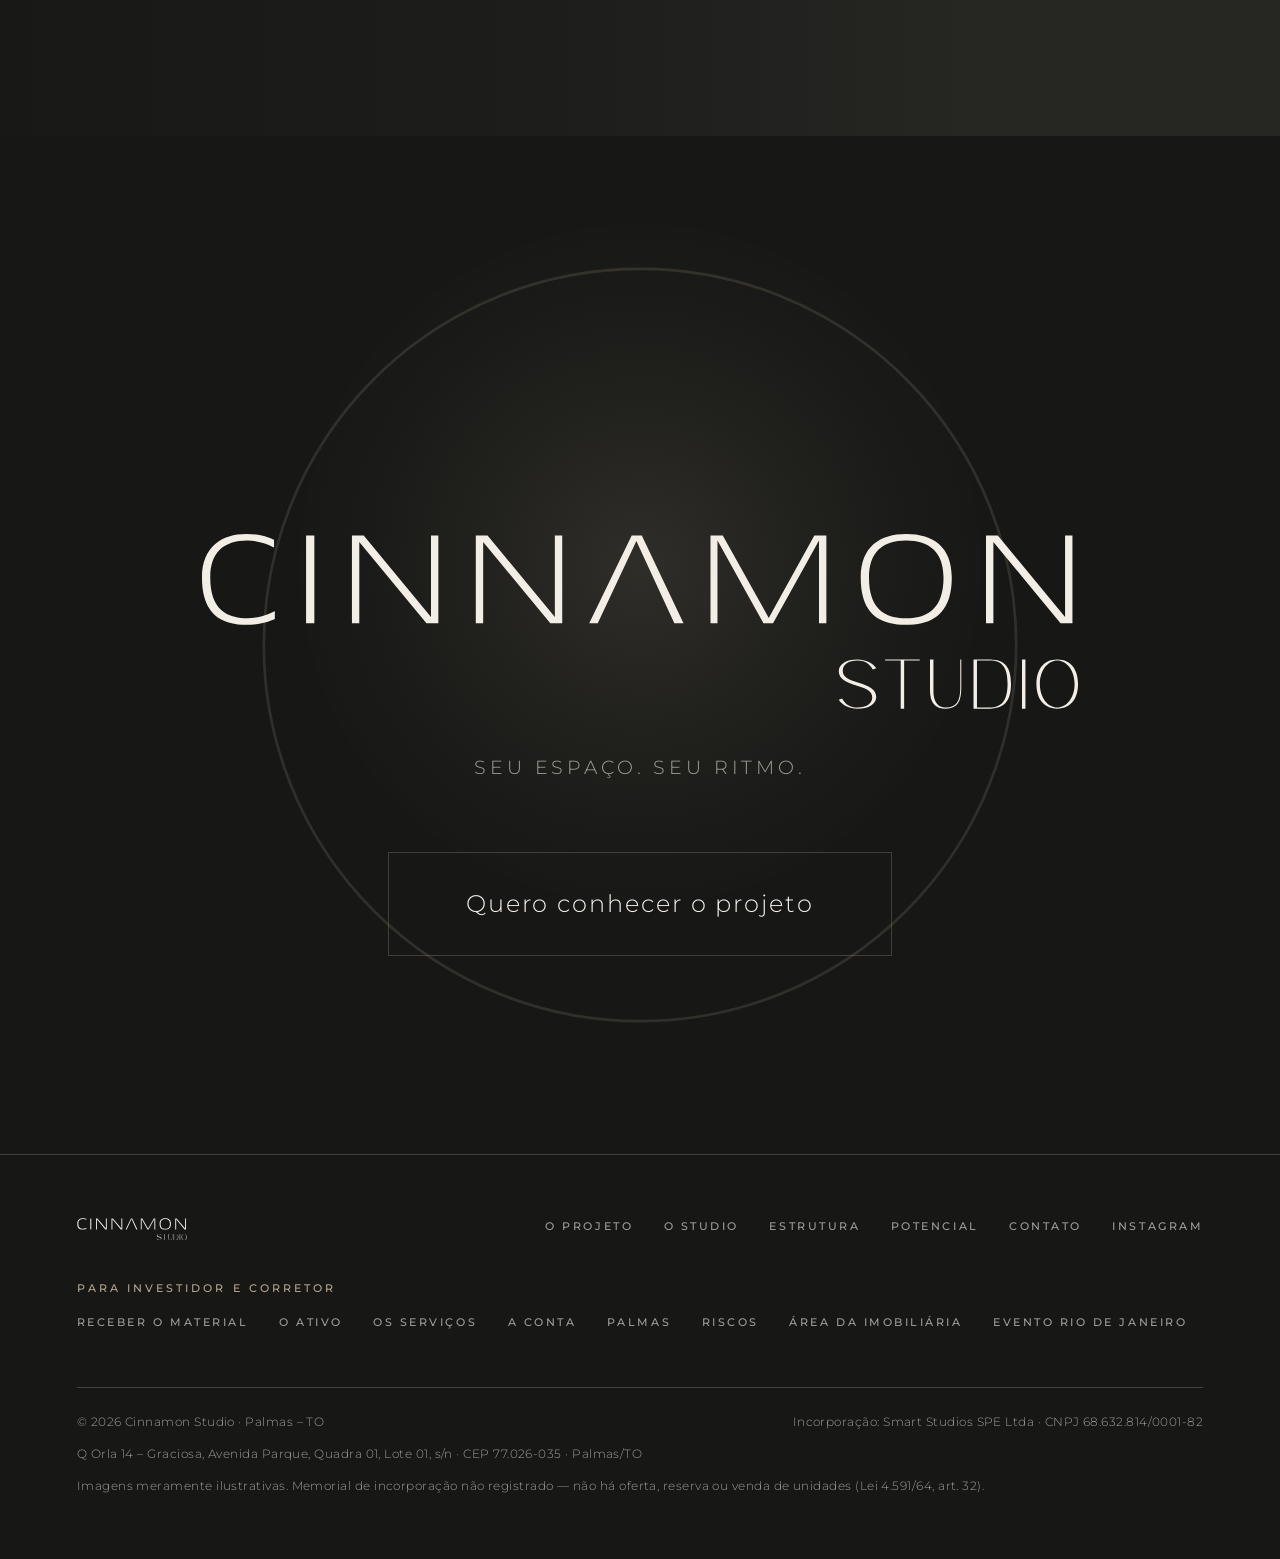
==== commit 3f6716b4: "Verifica o domínio no Facebook e acerta a contagem para 510 studios Adiciona a meta facebook-domain-" ====
--- a/index.html
+++ b/index.html
@@ -6,6 +6,7 @@
   <title>Cinnamon Studio · Orla de Palmas – TO</title>
   <meta name="description" content="Seu espaço. Seu ritmo. Studios inteligentes de 29,92 m² para quem vive em movimento, na Orla de Palmas – TO.">
   <meta name="theme-color" content="#22231f">
+  <meta name="facebook-domain-verification" content="zhc2whwbwz2vc1jj9fovdg6fufv5wa">
 
   <link rel="canonical" href="https://www.cinnamonstudio.com.br/">
   <meta property="og:type" content="website">
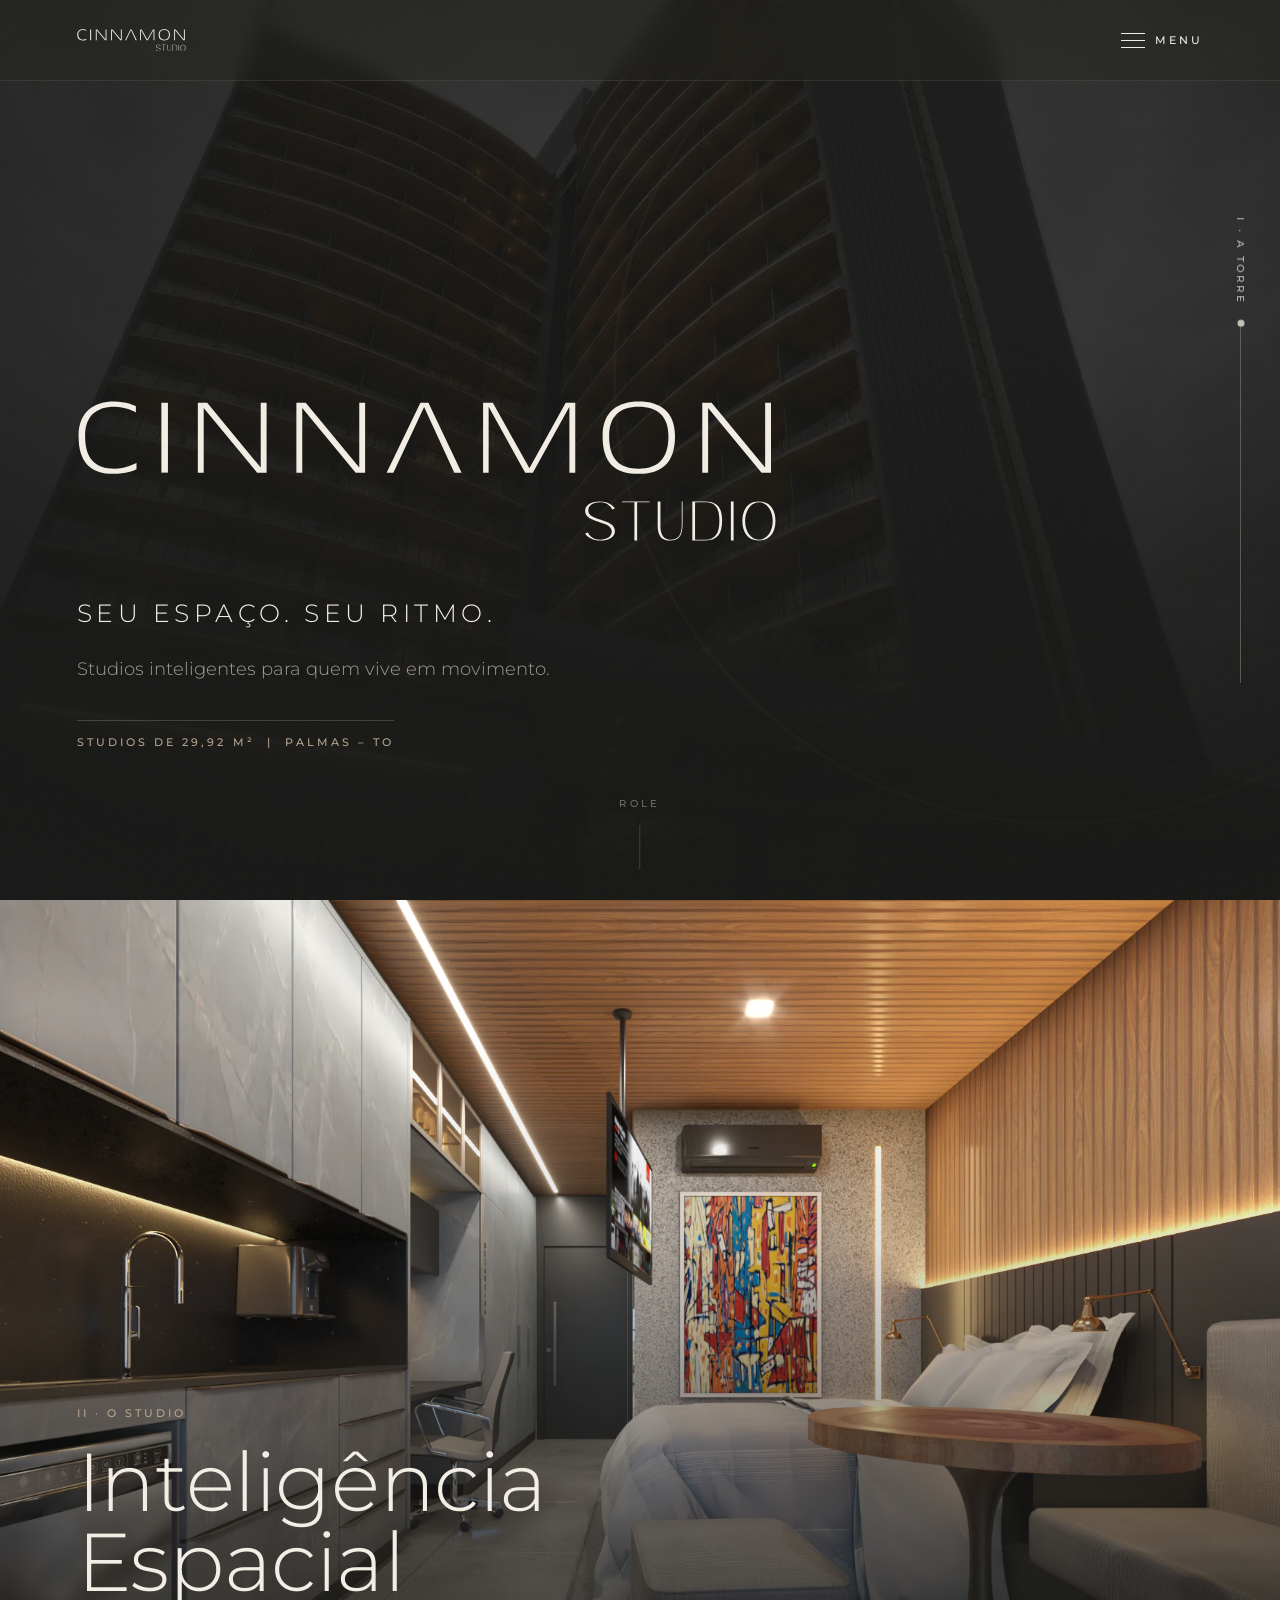
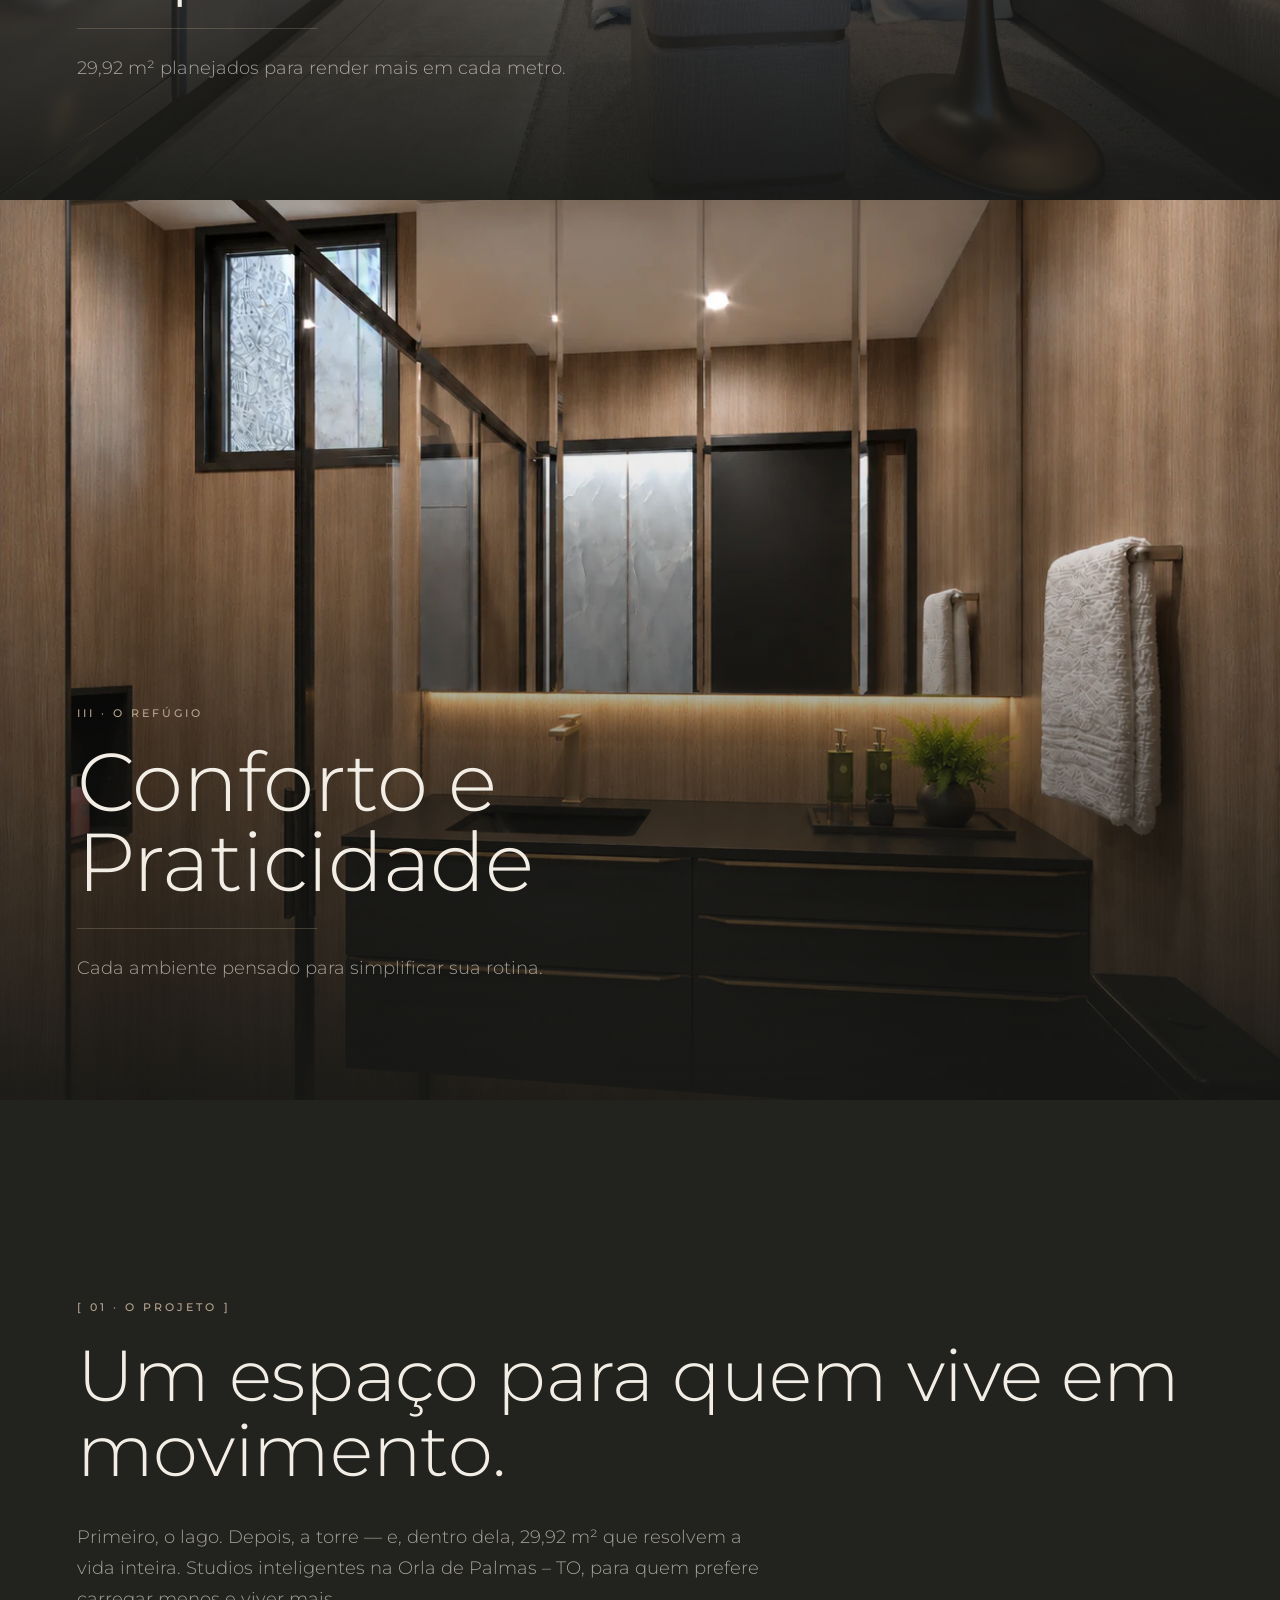
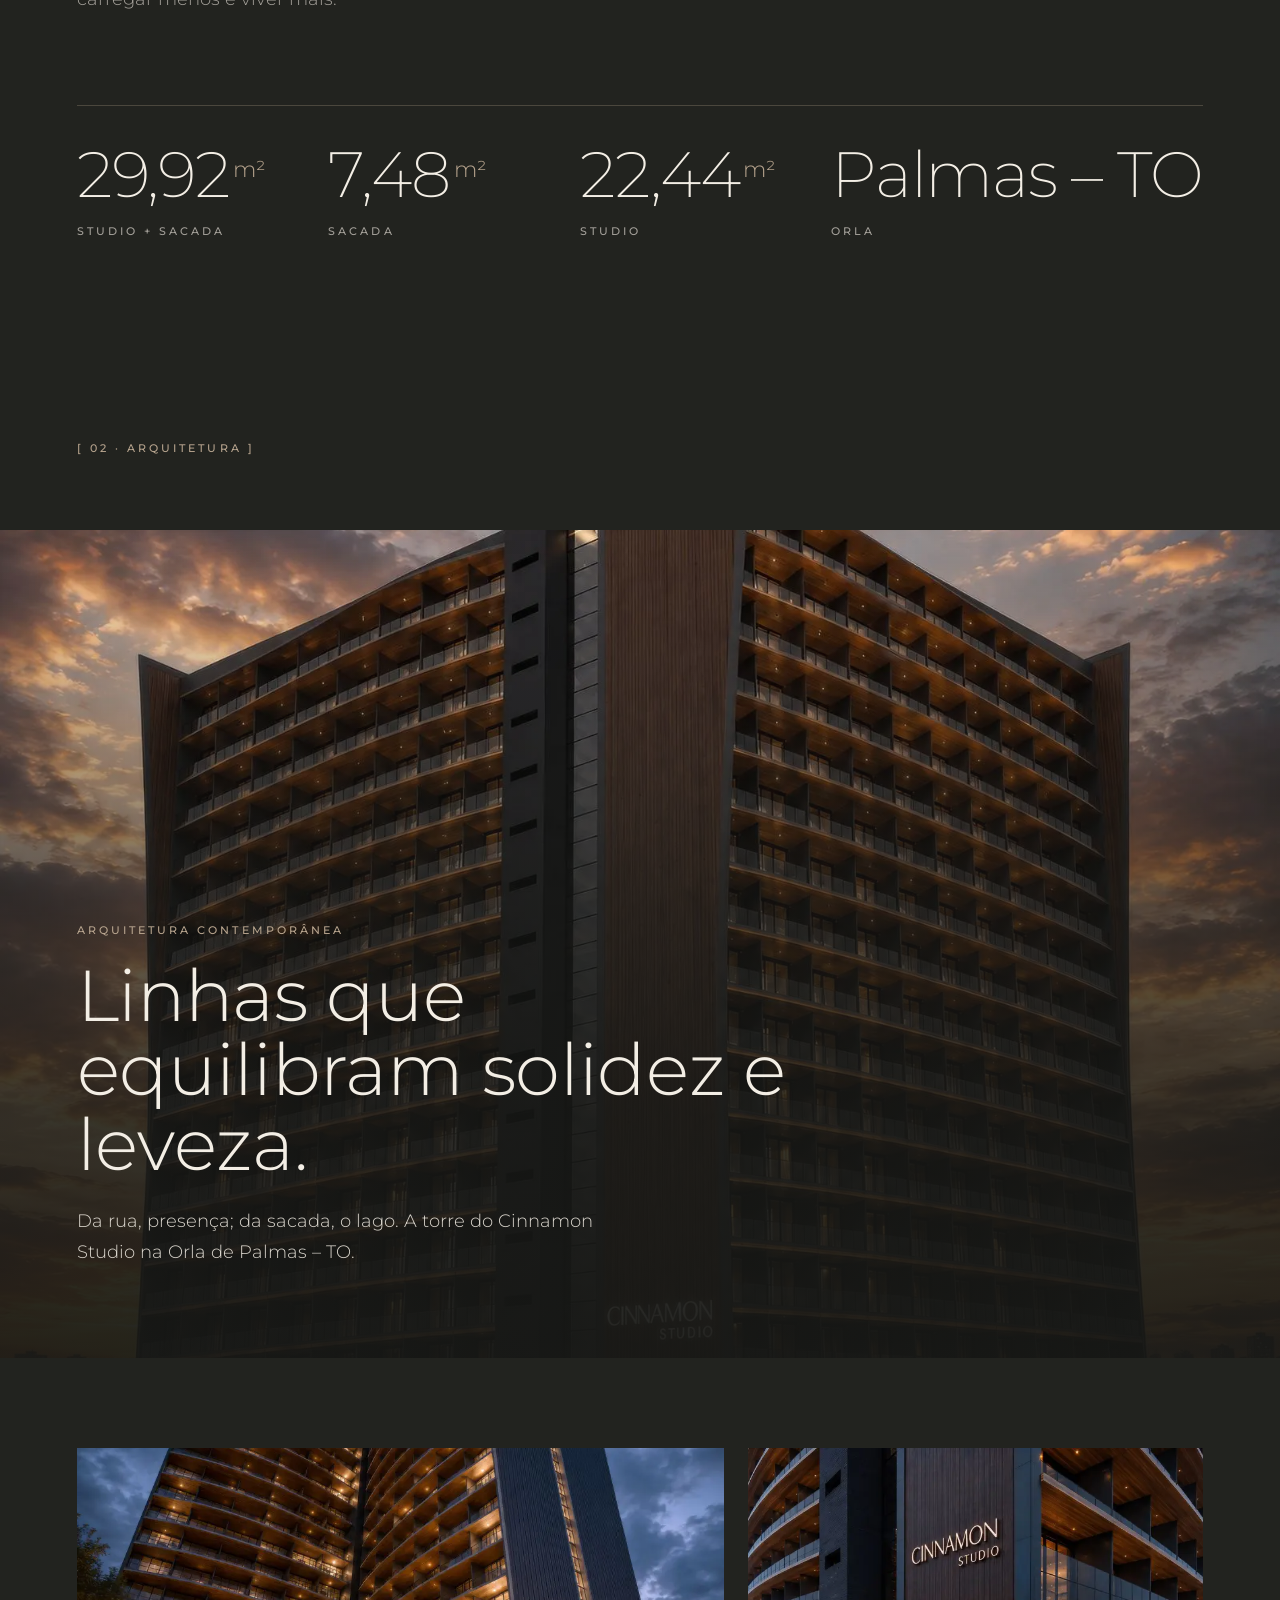
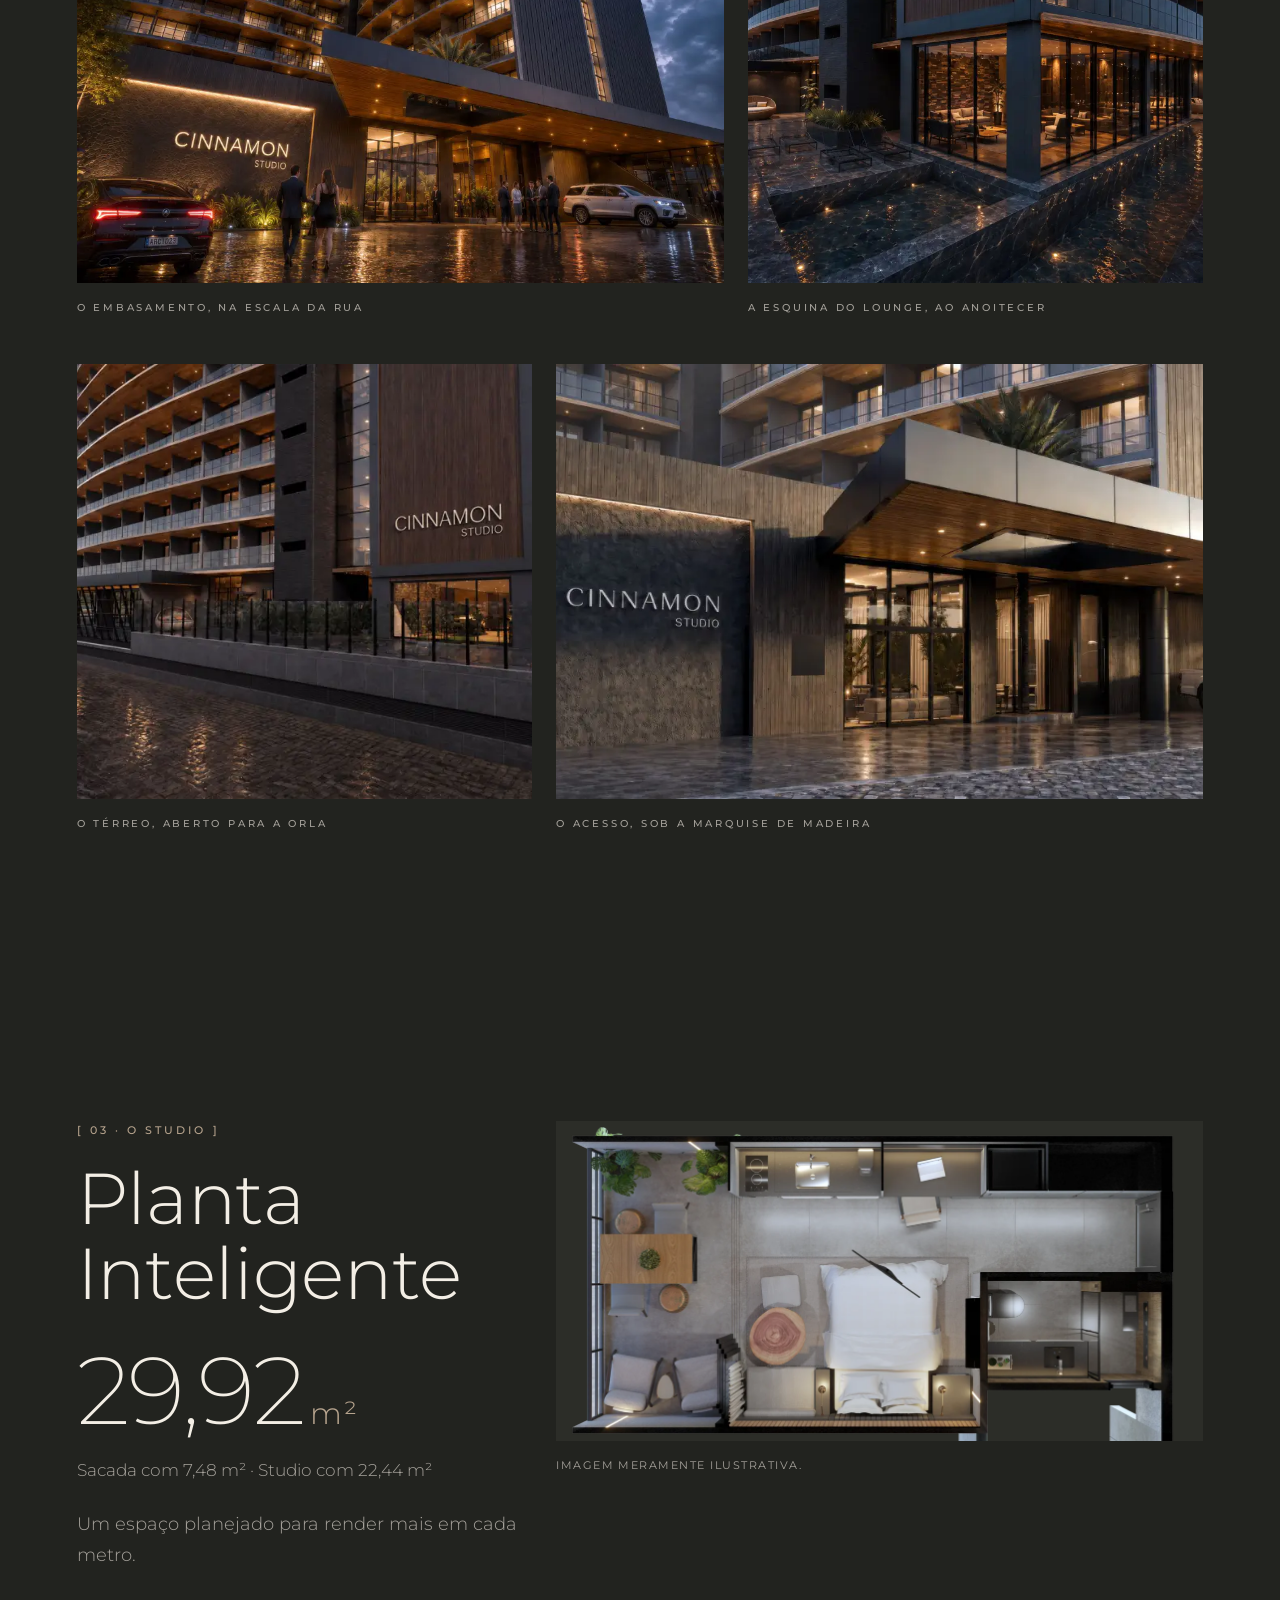
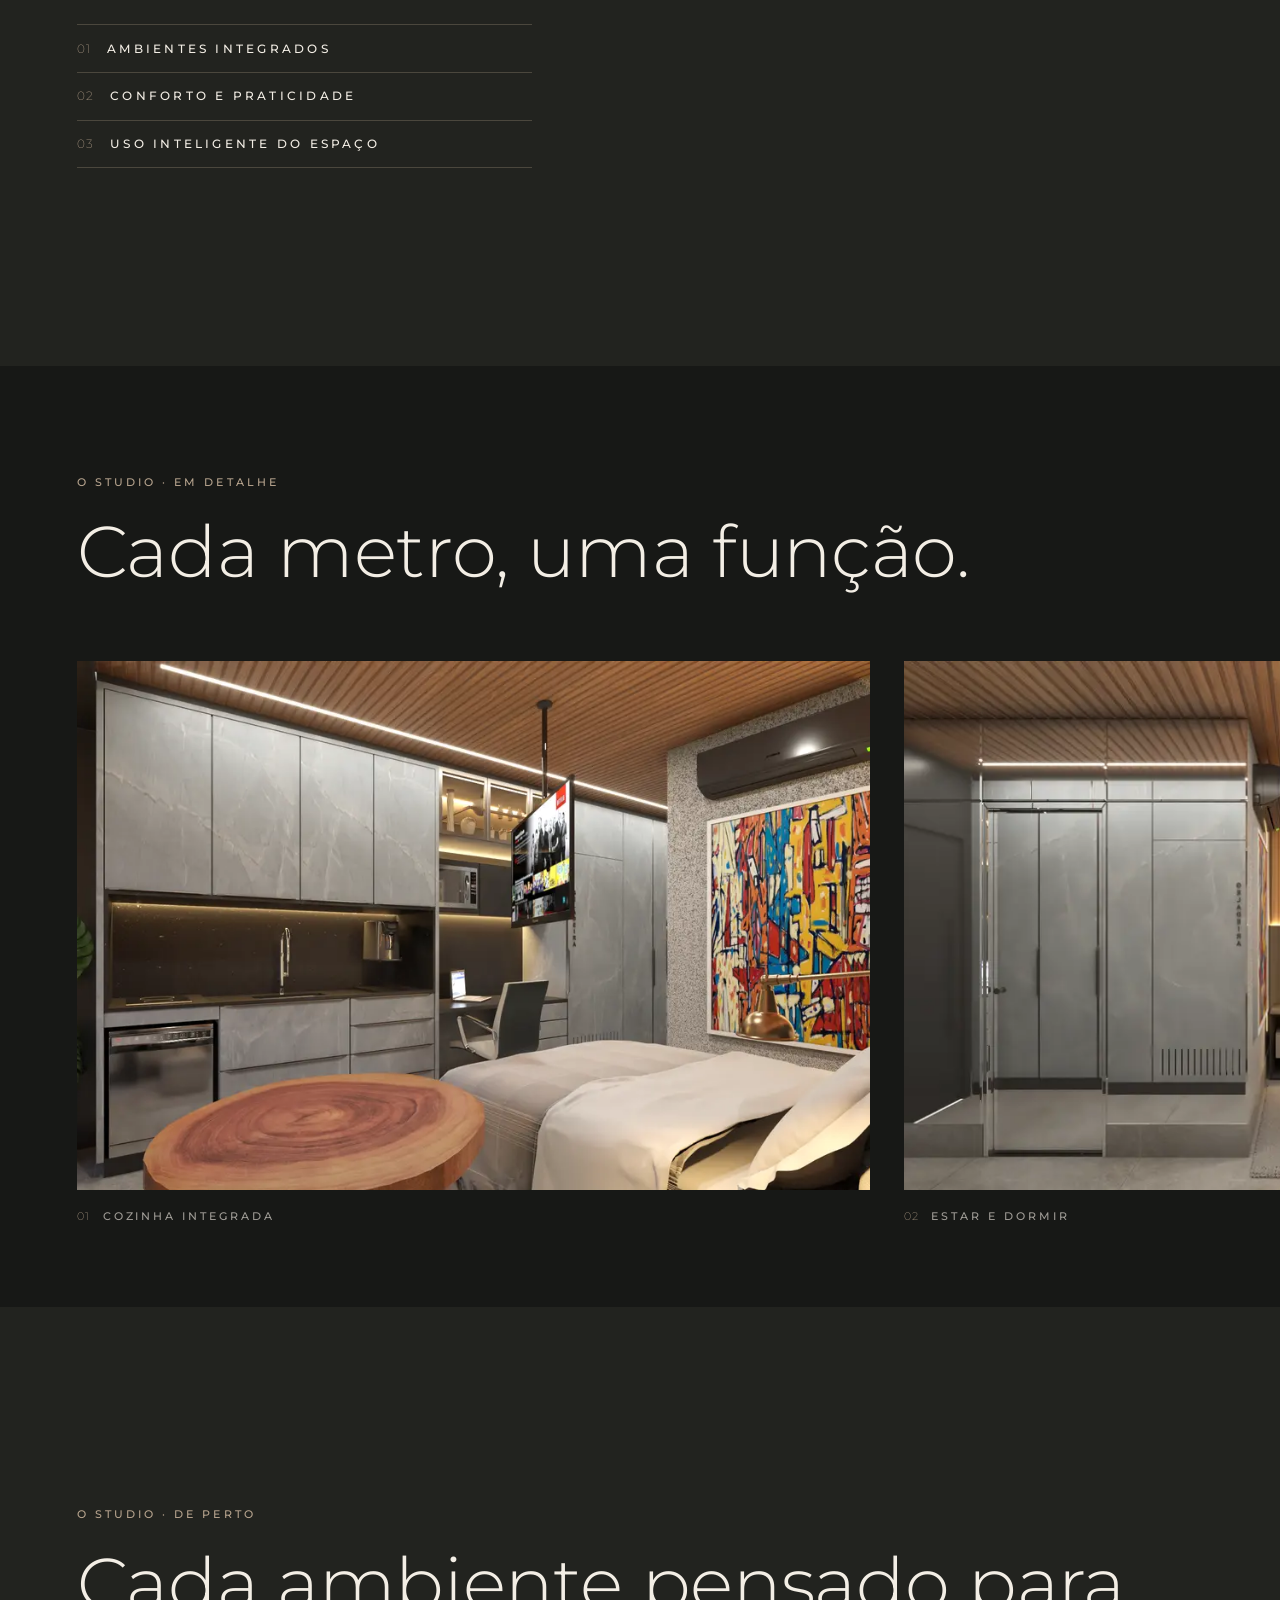
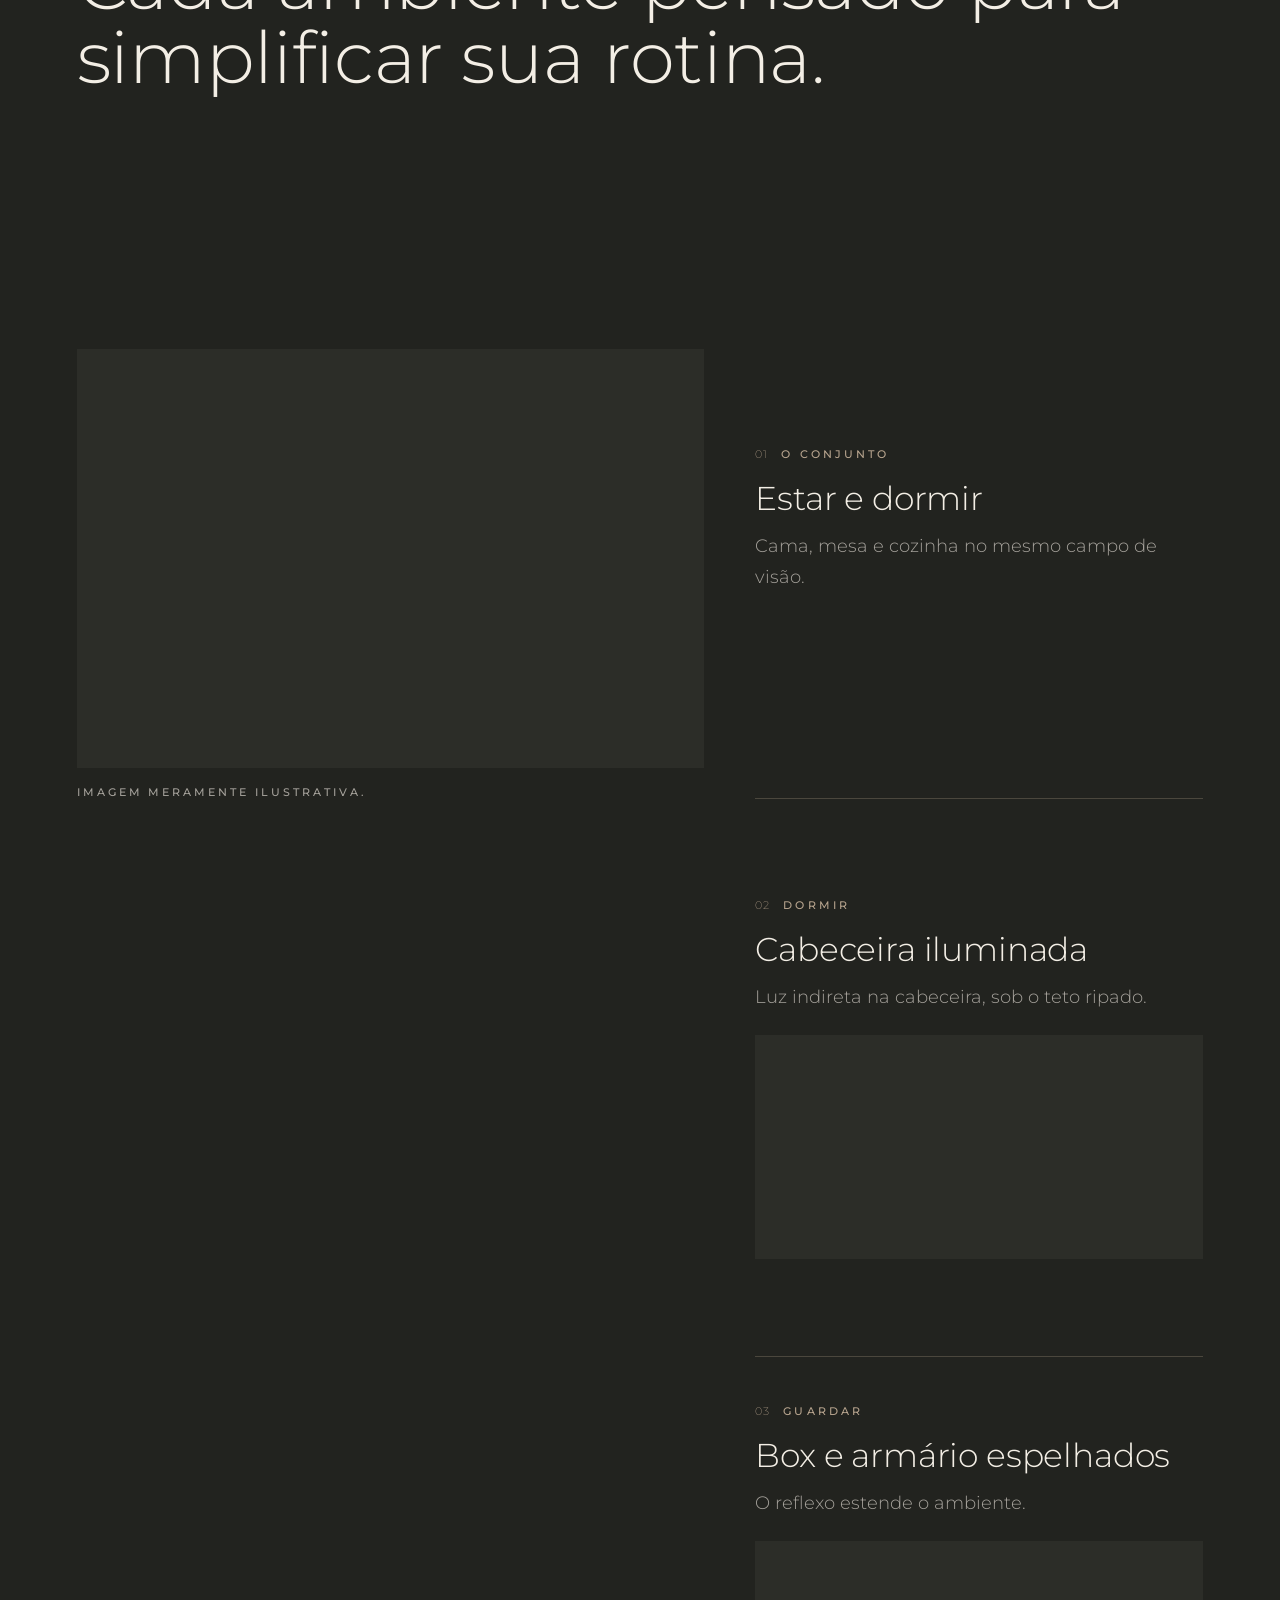
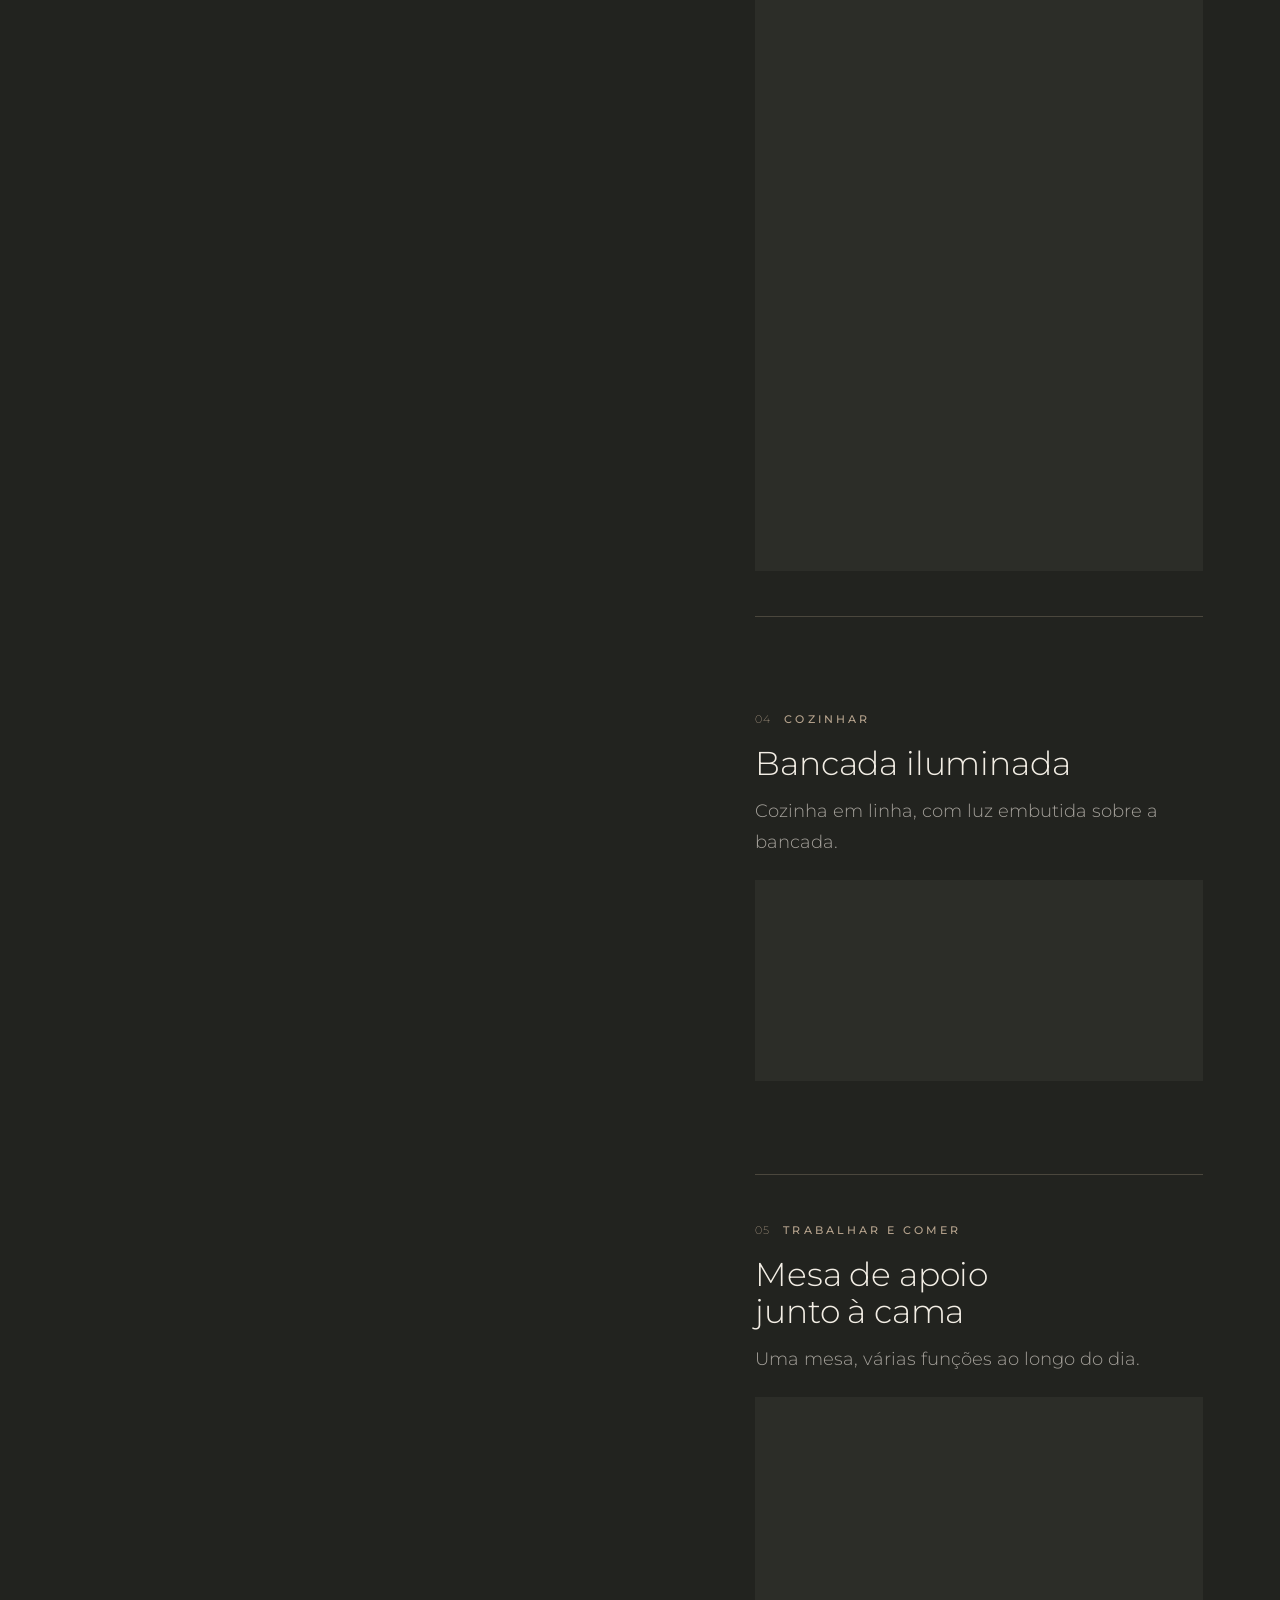
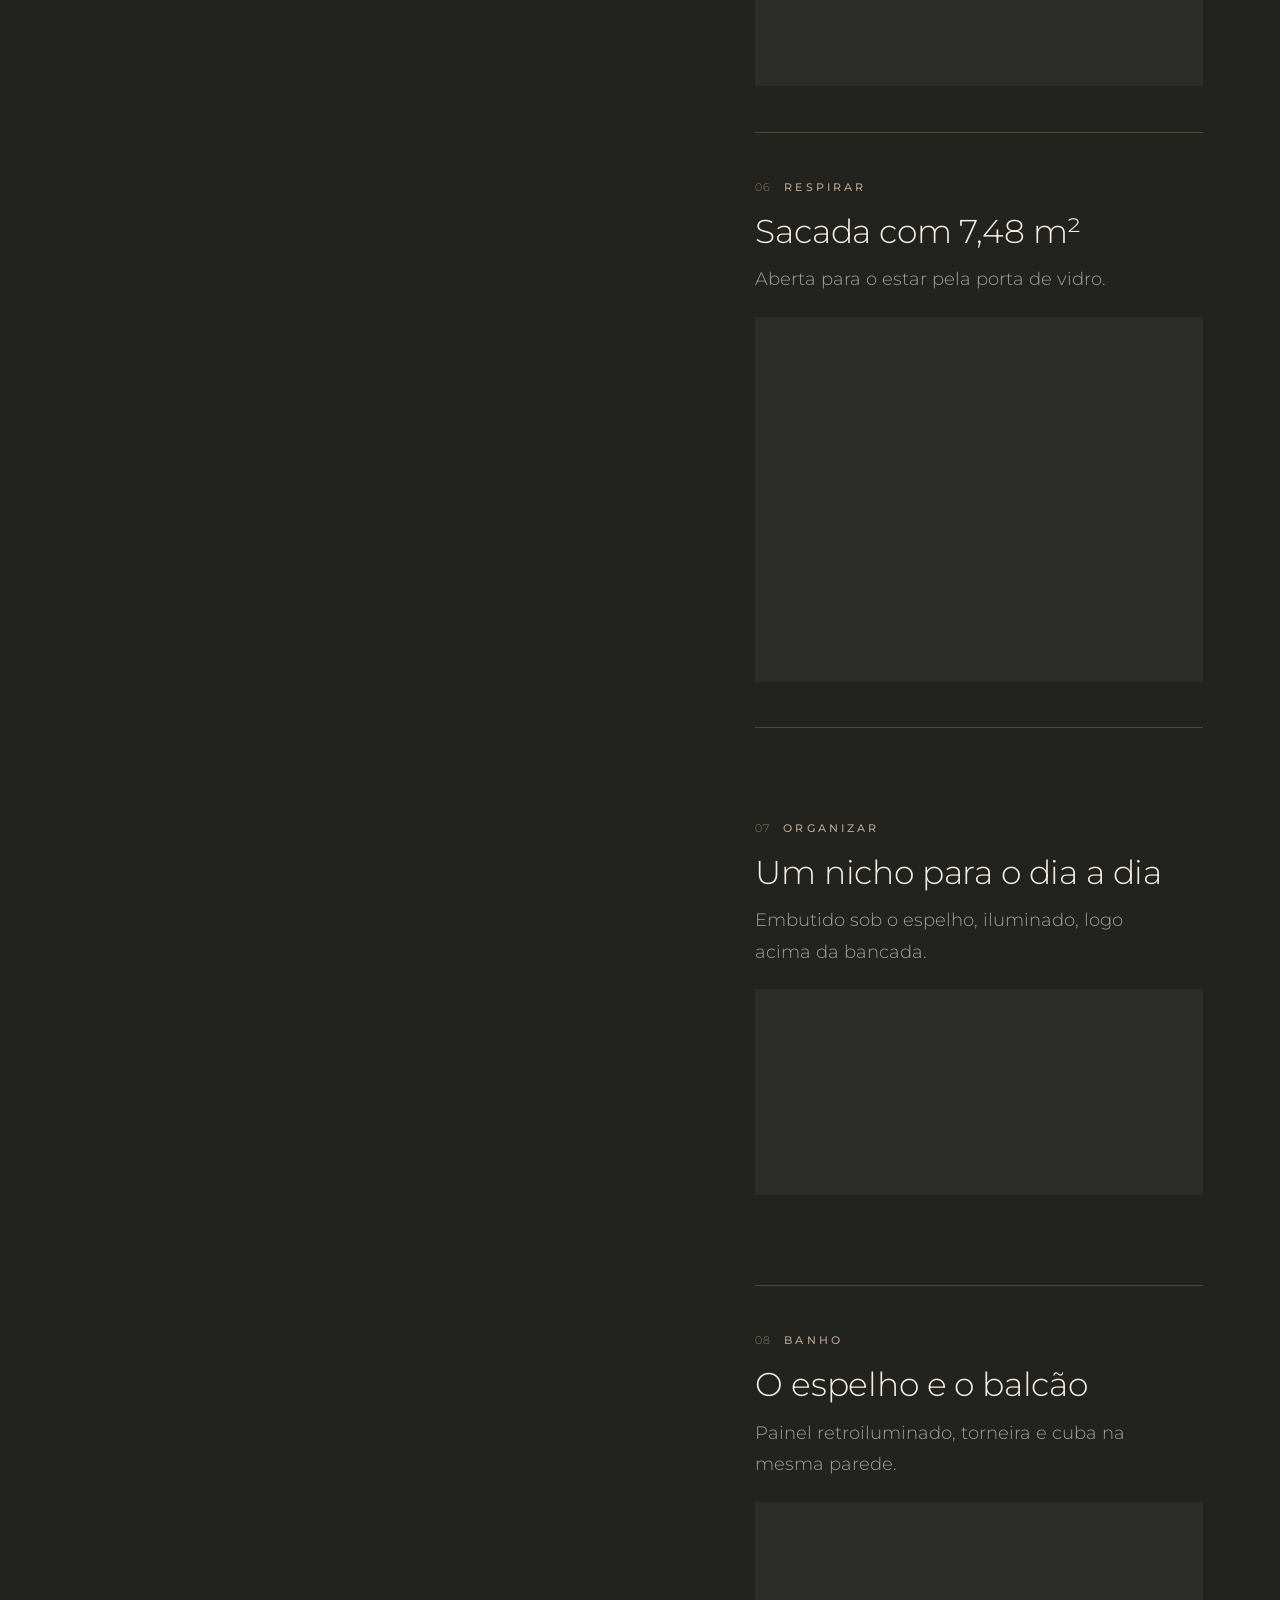
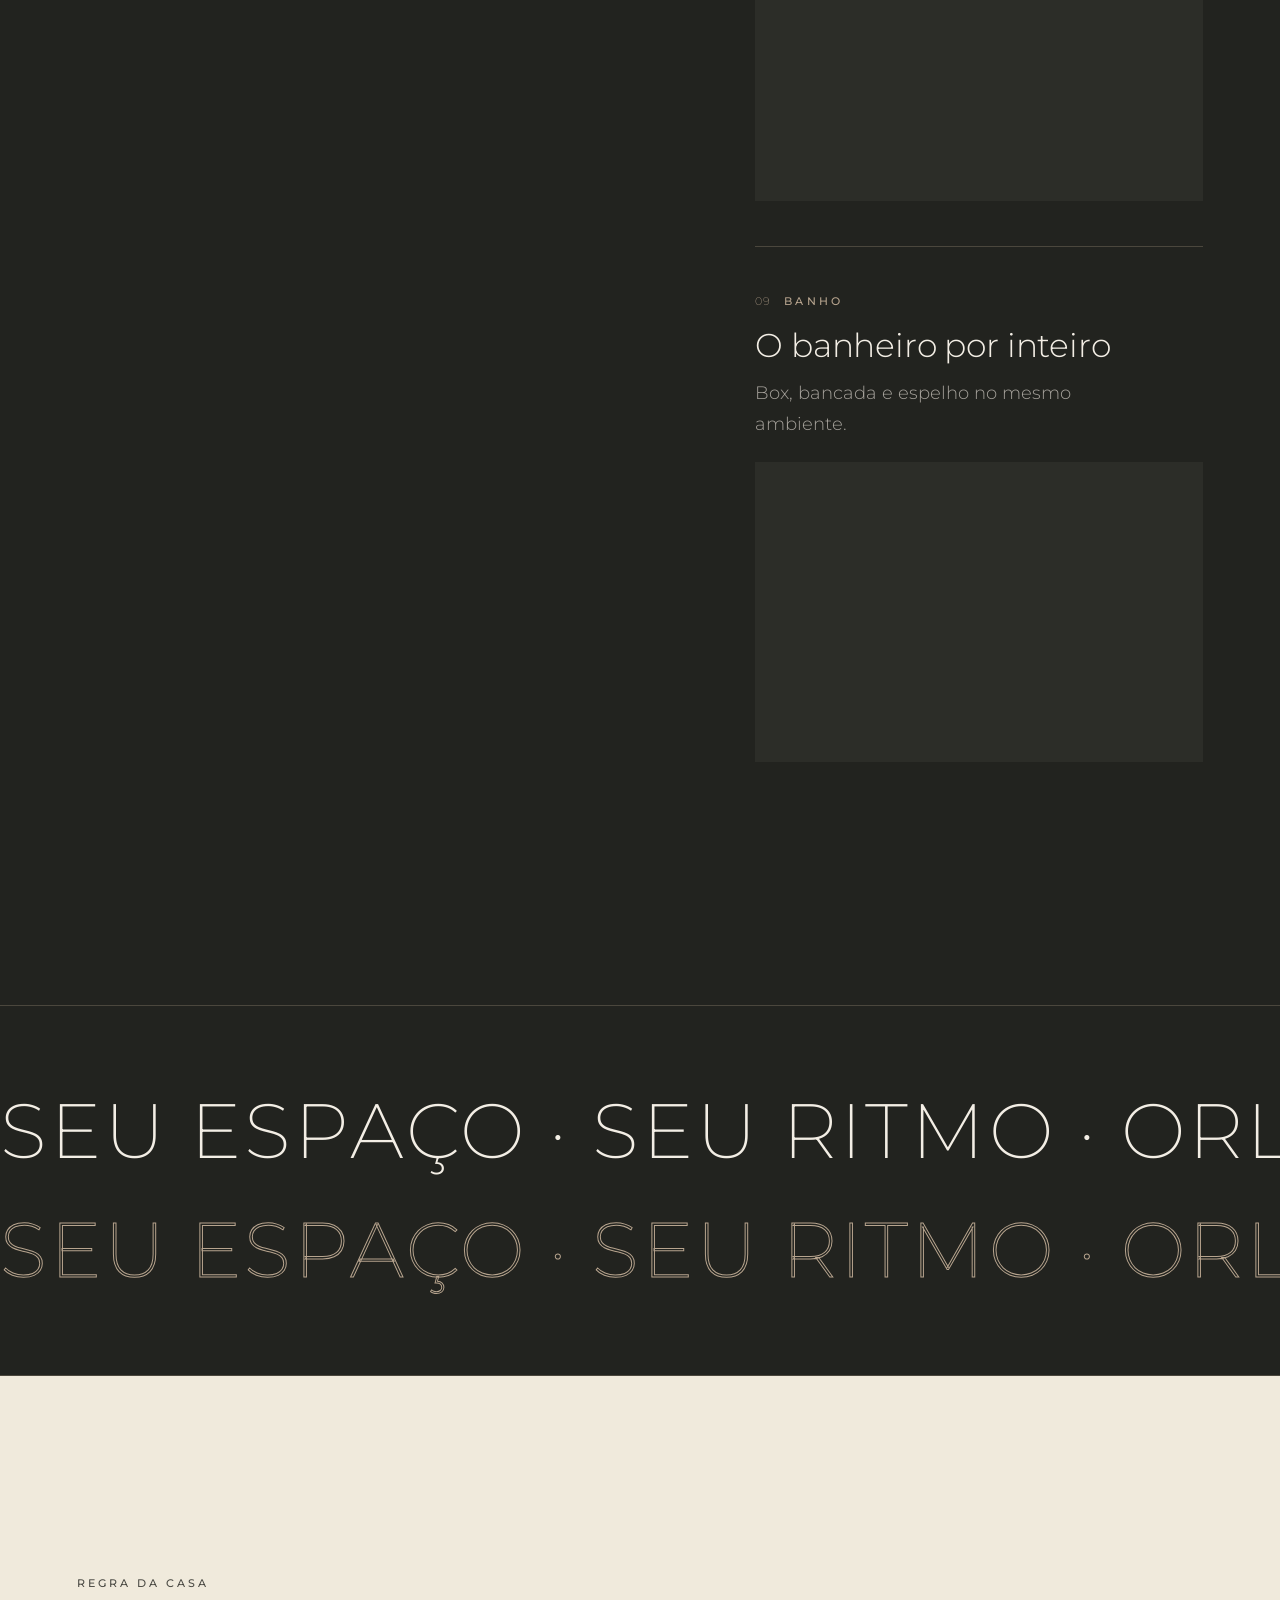
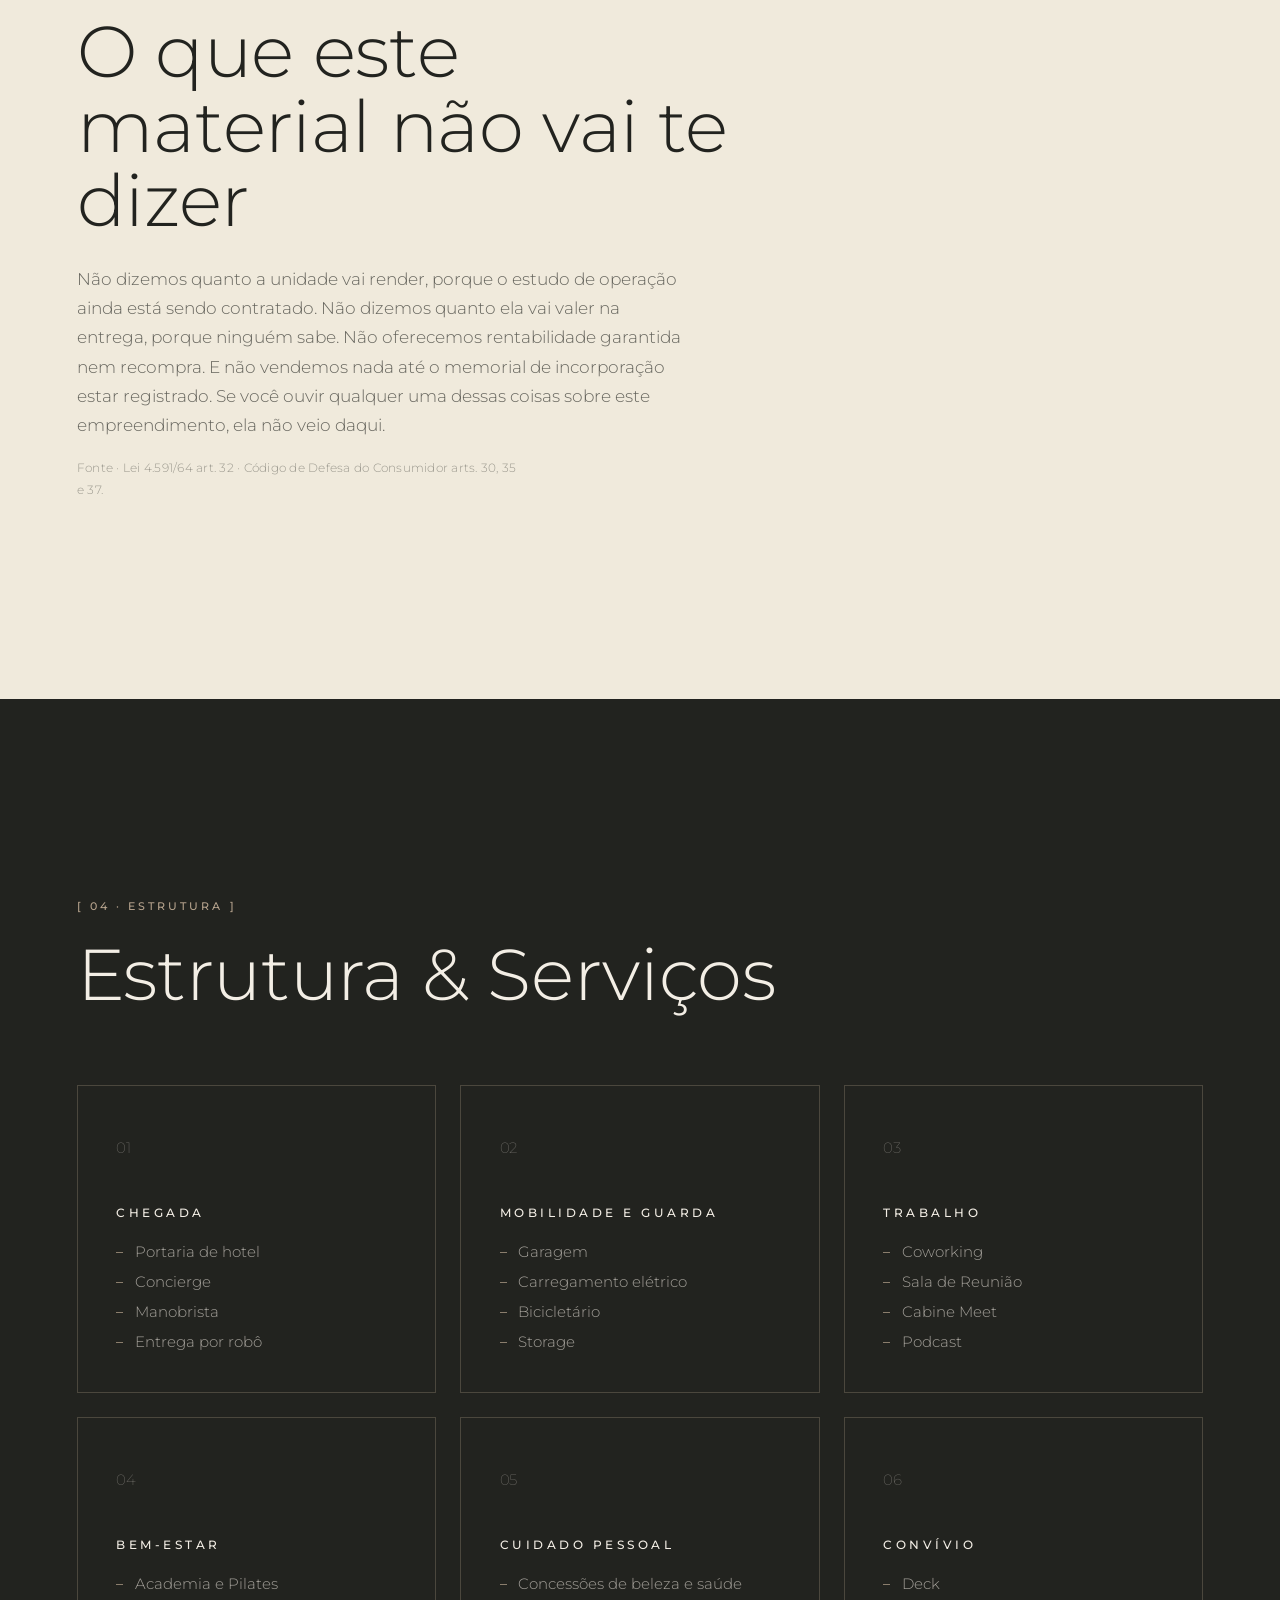
==== commit 392cd2dc: "Leva o scroll para dentro do studio, ambiente por ambiente Nova seção "De perto" entre a galeria e o" ====
--- a/index.html
+++ b/index.html
@@ -47,7 +47,7 @@
   <link rel="preload" as="image" href="img/ext-baixo-960.webp" media="(max-width: 768px)" fetchpriority="high">
   <link rel="preload" as="image" href="img/ext-baixo-1920.webp" media="(min-width: 768.02px)" fetchpriority="high">
 
-  <link rel="stylesheet" href="css/style.css?v=20260827j">
+  <link rel="stylesheet" href="css/style.css?v=20260916k">
 
   <!-- O hambúrguer NÃO pode depender de rede: js/menu.js é um <script defer>
        e roda depois do bundle do CDN, então em 4G frio o header ficava sem
@@ -216,7 +216,7 @@
       </nav>
       <div class="menu-overlay__foot">
         <p class="menu-overlay__tag">Seu espaço. Seu ritmo.</p>
-          <a class="cta-link" href="https://wa.me/5563999718064" rel="noopener">Entre em contato</a>
+          <a class="cta-link" href="https://form.respondi.app/RwKMw19v" rel="noopener">Entre em contato</a>
       </div>
     </aside>
   </div>
@@ -609,6 +609,150 @@
           </div>
           <figcaption><span class="idx">06</span> Ambientes Integrados</figcaption>
         </figure>
+      </div>
+    </section>
+
+    <!-- ============================================================
+         05b · DE PERTO — a câmera do scroll entra em três renders.
+         Mídia sticky (CSS) com os renders empilhados; cada passo da
+         lista leva a imagem até o recorte declarado em data-* (JS,
+         só transform/opacity). Sem JS ou com reduced-motion, cada
+         passo mostra o próprio recorte estático (.deperto__static).
+         Rótulos falam de função e luz, não de material:
+         AJUSTAR: cruzar cada rótulo com o memorial descritivo.
+         ============================================================ -->
+    <section id="deperto" class="section deperto" aria-label="O studio de perto">
+      <div class="container section-head">
+        <p class="eyebrow">O Studio · De perto</p>
+        <h2 class="display-2">Cada ambiente pensado para simplificar sua rotina.</h2>
+      </div>
+
+      <div class="container deperto__grid">
+        <div class="deperto__media">
+          <div class="deperto__frame">
+            <picture>
+              <source media="(max-width: 768px)" srcset="img/studio-03-960.webp">
+              <img class="deperto__img is-active" data-render="studio-03"
+                src="img/studio-03-1920.webp"
+                srcset="img/studio-03-960.webp 960w, img/studio-03-1920.webp 1920w, img/studio-03-2560.webp 2560w"
+                sizes="(min-width: 1024px) 116vw, 100vw"
+                width="2560" height="1440"
+                loading="lazy" decoding="async"
+                alt="Área de estar e dormir do studio: cama de casal, painel de cabeceira iluminado sob o teto ripado e box espelhado ao lado.">
+            </picture>
+            <picture>
+              <source media="(max-width: 768px)" srcset="img/studio-04-960.webp">
+              <img class="deperto__img" data-render="studio-04"
+                src="img/studio-04-1920.webp"
+                srcset="img/studio-04-960.webp 960w, img/studio-04-1920.webp 1920w"
+                sizes="(min-width: 1024px) 116vw, 100vw"
+                width="1920" height="1240"
+                loading="lazy" decoding="async"
+                alt="Cozinha do studio em linha, com bancada iluminada por luz embutida, mesa de tronco e a cama ao lado.">
+            </picture>
+            <picture>
+              <source media="(max-width: 768px)" srcset="img/studio-05-960.webp">
+              <img class="deperto__img" data-render="studio-05"
+                src="img/studio-05-1920.webp"
+                srcset="img/studio-05-960.webp 960w, img/studio-05-1920.webp 1920w"
+                sizes="(min-width: 1024px) 116vw, 100vw"
+                width="1920" height="1240"
+                loading="lazy" decoding="async"
+                alt="Vista da cama para a sacada aberta do studio, com a TV suspensa e a mesa junto à varanda.">
+            </picture>
+            <picture>
+              <source media="(max-width: 768px)" srcset="img/banho-01-960.webp">
+              <img class="deperto__img" data-render="banho-01"
+                src="img/banho-01-1920.webp"
+                srcset="img/banho-01-960.webp 960w, img/banho-01-1920.webp 1254w"
+                sizes="(min-width: 1024px) 116vw, 100vw"
+                width="1254" height="1254"
+                loading="lazy" decoding="async"
+                alt="Banheiro do studio com bancada, nicho embutido e espelho iluminado.">
+            </picture>
+          </div>
+          <p class="deperto__legenda">Imagem meramente ilustrativa.</p>
+        </div>
+
+        <ol class="deperto__passos">
+          <li class="deperto__passo" data-render="studio-03" data-cx="50" data-cy="50" data-w="0" data-h="0">
+            <p class="eyebrow"><span class="idx">01</span> O conjunto</p>
+            <h3 class="deperto__titulo">Estar e dormir</h3>
+            <p class="caption">Cama, mesa e cozinha no mesmo campo de visão.</p>
+          </li>
+          <li class="deperto__passo" data-render="studio-03" data-cx="55" data-cy="24" data-w="54" data-h="48">
+            <p class="eyebrow"><span class="idx">02</span> Dormir</p>
+            <h3 class="deperto__titulo">Cabeceira iluminada</h3>
+            <p class="caption">Luz indireta na cabeceira, sob o teto ripado.</p>
+            <picture class="deperto__static">
+              <source media="(max-width: 768px)" srcset="img/deperto-cabeceira-960.webp">
+              <img src="img/deperto-cabeceira-1600.webp" width="1382" height="691" loading="lazy" decoding="async" alt="Detalhe: painel de cabeceira iluminado sob o teto ripado.">
+            </picture>
+          </li>
+          <li class="deperto__passo" data-render="studio-03" data-cx="17" data-cy="50" data-w="28" data-h="70">
+            <p class="eyebrow"><span class="idx">03</span> Guardar</p>
+            <h3 class="deperto__titulo">Box e armário espelhados</h3>
+            <p class="caption">O reflexo estende o ambiente.</p>
+            <picture class="deperto__static">
+              <source media="(max-width: 768px)" srcset="img/deperto-box-960.webp">
+              <img src="img/deperto-box-1600.webp" width="870" height="1224" loading="lazy" decoding="async" alt="Detalhe: box do banho e armário com portas espelhadas.">
+            </picture>
+          </li>
+          <li class="deperto__passo" data-render="studio-04" data-cx="26" data-cy="54" data-w="52" data-h="36">
+            <p class="eyebrow"><span class="idx">04</span> Cozinhar</p>
+            <h3 class="deperto__titulo">Bancada iluminada</h3>
+            <p class="caption">Cozinha em linha, com luz embutida sobre a bancada.</p>
+            <picture class="deperto__static">
+              <source media="(max-width: 768px)" srcset="img/deperto-bancada-960.webp">
+              <img src="img/deperto-bancada-1600.webp" width="998" height="447" loading="lazy" decoding="async" alt="Detalhe: bancada da cozinha com iluminação embutida.">
+            </picture>
+          </li>
+          <li class="deperto__passo" data-render="studio-04" data-cx="30" data-cy="80" data-w="44" data-h="36">
+            <p class="eyebrow"><span class="idx">05</span> Trabalhar e comer</p>
+            <h3 class="deperto__titulo">Mesa de apoio junto à cama</h3>
+            <p class="caption">Uma mesa, várias funções ao longo do dia.</p>
+            <picture class="deperto__static">
+              <source media="(max-width: 768px)" srcset="img/deperto-mesa-960.webp">
+              <img src="img/deperto-mesa-1600.webp" width="922" height="595" loading="lazy" decoding="async" alt="Detalhe: mesa redonda de tronco ao lado da cama.">
+            </picture>
+          </li>
+          <li class="deperto__passo" data-render="studio-05" data-cx="49" data-cy="60" data-w="34" data-h="34">
+            <p class="eyebrow"><span class="idx">06</span> Respirar</p>
+            <h3 class="deperto__titulo">Sacada com 7,48 m²</h3>
+            <p class="caption">Aberta para o estar pela porta de vidro.</p>
+            <picture class="deperto__static">
+              <source media="(max-width: 768px)" srcset="img/deperto-sacada-960.webp">
+              <img src="img/deperto-sacada-1600.webp" width="729" height="595" loading="lazy" decoding="async" alt="Detalhe: sacada com mesa e poltronas, vista de dentro do studio.">
+            </picture>
+          </li>
+          <li class="deperto__passo" data-render="banho-01" data-cx="52" data-cy="55" data-w="42" data-h="18">
+            <p class="eyebrow"><span class="idx">07</span> Organizar</p>
+            <h3 class="deperto__titulo">Um nicho para o dia a dia</h3>
+            <p class="caption">Embutido sob o espelho, iluminado, logo acima da bancada.</p>
+            <picture class="deperto__static">
+              <source media="(max-width: 768px)" srcset="img/deperto-nicho-960.webp">
+              <img src="img/deperto-nicho-1600.webp" width="602" height="276" loading="lazy" decoding="async" alt="Detalhe: vão iluminado sob o espelho do banheiro, com a torneira e os itens de higiene sobre a bancada.">
+            </picture>
+          </li>
+          <li class="deperto__passo" data-render="banho-01" data-cx="50" data-cy="51" data-w="57" data-h="38">
+            <p class="eyebrow"><span class="idx">08</span> Banho</p>
+            <h3 class="deperto__titulo">O espelho e o balcão</h3>
+            <p class="caption">Painel retroiluminado, torneira e cuba na mesma parede.</p>
+            <picture class="deperto__static">
+              <source media="(max-width: 768px)" srcset="img/deperto-espelho-perto-960.webp">
+              <img src="img/deperto-espelho-perto-1600.webp" width="714" height="477" loading="lazy" decoding="async" alt="Espelho retroiluminado do banheiro com a torneira, a cuba e o balcão logo abaixo.">
+            </picture>
+          </li>
+          <li class="deperto__passo" data-render="banho-01" data-cx="50" data-cy="56" data-w="100" data-h="100">
+            <p class="eyebrow"><span class="idx">09</span> Banho</p>
+            <h3 class="deperto__titulo">O banheiro por inteiro</h3>
+            <p class="caption">Box, bancada e espelho no mesmo ambiente.</p>
+            <picture class="deperto__static">
+              <source media="(max-width: 768px)" srcset="img/deperto-espelho-longe-960.webp">
+              <img src="img/deperto-espelho-longe-1600.webp" width="1254" height="838" loading="lazy" decoding="async" alt="Vista ampla do banheiro do studio: box de vidro à esquerda, bancada suspensa com cuba e espelho retroiluminado ao fundo.">
+            </picture>
+          </li>
+        </ol>
       </div>
     </section>
 
@@ -845,7 +989,7 @@
         </svg>
         </p>
         <p class="finale__tagline">Seu espaço. Seu ritmo.</p>
-          <a class="cta-major" href="https://wa.me/5563999718064" rel="noopener">Quero conhecer o projeto</a>
+          <a class="cta-major" href="https://form.respondi.app/RwKMw19v" rel="noopener">Quero conhecer o projeto</a>
       </div>
     </section>
 
@@ -895,7 +1039,7 @@
   <script defer src="js/lenis-setup.js?v=20260827h"></script>
   <script defer src="js/ui.js?v=20260827h"></script>
   <script defer src="js/hero.js?v=20260827h"></script>
-  <script defer src="js/sections.js?v=20260827h"></script>
+  <script defer src="js/sections.js?v=20260916k"></script>
 
 </body>
 </html>
--- a/css/style.css
+++ b/css/style.css
@@ -879,6 +879,129 @@
   .galeria__item{ width:86vw; }
 }
 
+/* ---------- 5b · DE PERTO ----------
+   Mídia presa por position:sticky (CSS puro — funciona no scroll nativo
+   do celular, onde o Lenis é desligado, e não empilha um terceiro pin).
+   Os renders ficam empilhados na moldura; o JS move/amplia a imagem
+   ativa a cada passo e faz o crossfade quando o render muda.
+   Sem JS e com reduced-motion: nada gruda, cada passo mostra o
+   próprio recorte estático. */
+.deperto{ --deperto-top:calc(var(--header-h) + 16px); }
+.deperto__grid{
+  display:grid;
+  grid-template-columns:minmax(0,1fr);
+  gap:clamp(28px, 4vw, 72px);
+  align-items:start;
+}
+.deperto__media{ min-width:0; }
+.deperto__frame{
+  position:relative;
+  width:100%;
+  aspect-ratio:3 / 2;
+  max-height:calc(100svh - var(--deperto-top) - 72px);
+  overflow:hidden;
+  background-color:var(--dark-3); /* placeholder dentro da paleta */
+}
+.deperto__frame picture{ display:contents; }
+.deperto__img{
+  position:absolute;
+  inset:0;
+  width:100%;
+  height:100%;
+  object-fit:cover;
+  /* sem transition: o transform/opacity é do GSAP */
+}
+/* sem JS (e no reduced-motion, abaixo) só o primeiro render aparece */
+.deperto__img:not(.is-active){ opacity:0; }
+.deperto--live .deperto__img{ opacity:1; }   /* o JS assume via inline */
+.deperto__legenda{
+  margin-top:1rem;
+  font-size:.66rem;
+  font-weight:500;
+  letter-spacing:.28em;
+  text-transform:uppercase;
+  color:var(--cream-60); /* contraste AA, como a legenda da galeria */
+}
+
+.deperto__passos{ min-width:0; }
+.deperto__passo{
+  position:relative;
+  padding-block:clamp(28px, 5vh, 48px);
+  border-top:1px solid var(--tan-soft);
+}
+.deperto__passo .eyebrow{
+  display:flex;
+  align-items:baseline;
+  gap:1.2em;
+}
+.deperto__passo .eyebrow .idx{
+  font-weight:200;
+  color:var(--tan);
+  letter-spacing:.1em;
+}
+.deperto__titulo{
+  margin-top:1rem;
+  font-weight:300;
+  font-size:clamp(1.5rem, 2.6vw, 2.4rem);
+  line-height:1.12;
+  letter-spacing:-.005em;
+  color:var(--cream);
+  text-wrap:balance;
+}
+.deperto__passo .caption{ margin-top:.8rem; max-width:34ch; }
+/* recorte estático: só sem JS / reduced-motion */
+.deperto__static{ display:block; margin-top:1.4rem; background-color:var(--dark-3); }
+html.has-js .deperto__static{ display:none; }
+
+/* com o JS vivo e a seção NA TELA: passo fora de foco recua, o ativo
+   acende. Fora da tela ninguém recua — o texto nasce com contraste AA
+   (Lighthouse/axe medem com a página no topo). */
+.deperto--live .deperto__passo{ transition:opacity .5s var(--ease-out); }
+.deperto--live.is-inview .deperto__passo{ opacity:.42; }
+.deperto--live.is-inview .deperto__passo.is-active{ opacity:1; }
+
+@media (min-width:1024px){
+  .deperto__grid{ grid-template-columns:minmax(0,7fr) minmax(0,5fr); }
+  /* a mídia ocupa TODA a faixa livre abaixo do header e centra a imagem
+     dentro dela: o respiro acima e abaixo do quadro fica igual, em vez
+     de a imagem colar no topo e sobrar o vazio embaixo. A altura da
+     caixa é o que o sticky segura; o conteúdo é que se centraliza. */
+  .deperto__media{
+    position:sticky;
+    top:var(--deperto-top);
+    height:calc(100svh - var(--deperto-top));
+    display:flex;
+    flex-direction:column;
+    justify-content:center;
+  }
+  .deperto__passo{
+    min-height:62vh;
+    display:flex;
+    flex-direction:column;
+    justify-content:center;
+  }
+  .deperto__passo:first-child{ border-top:0; }
+  .deperto__passos{ padding-top:min(8vh, 72px); }
+}
+@media (max-width:1023.98px){
+  .deperto{ --deperto-top:calc(var(--header-h) - 12px); } /* header real: 44px */
+  .deperto__media{
+    position:sticky;
+    top:var(--deperto-top);
+    z-index:1;
+    background:var(--dark); /* o texto passa por baixo, não por cima */
+    padding-bottom:8px;
+  }
+  /* a mídia ocupa até ~50% da tela; o texto vive na metade de baixo.
+     Passo de 40vh + gatilhos do JS a 92% mantêm o passo ativo visível
+     o tempo todo abaixo da mídia. */
+  .deperto__frame{ max-height:min(44svh, 100vw * 2 / 3); }
+  .deperto__legenda{ margin-top:.7rem; }
+  .deperto__passo{ min-height:40vh; }
+  .deperto__passo:first-child{ border-top:0; }
+  .deperto__passos{ padding-top:4px; }
+}
+
 /* lightbox da galeria: expandir e dar zoom (ui.js) */
 .lightbox{
   position:fixed;
@@ -1267,6 +1390,9 @@
   .scroll-hint__line::after{ animation:none; }
   /* fases 3–4: pin, scrub, parallax, marquee e Ken Burns
      também são desligados via gsap.matchMedia() */
+  /* De perto: nada gruda e cada passo mostra o próprio recorte */
+  .deperto__media{ position:static; }
+  html.has-js .deperto__static{ display:block; }
 }
 
 /* ============================================================
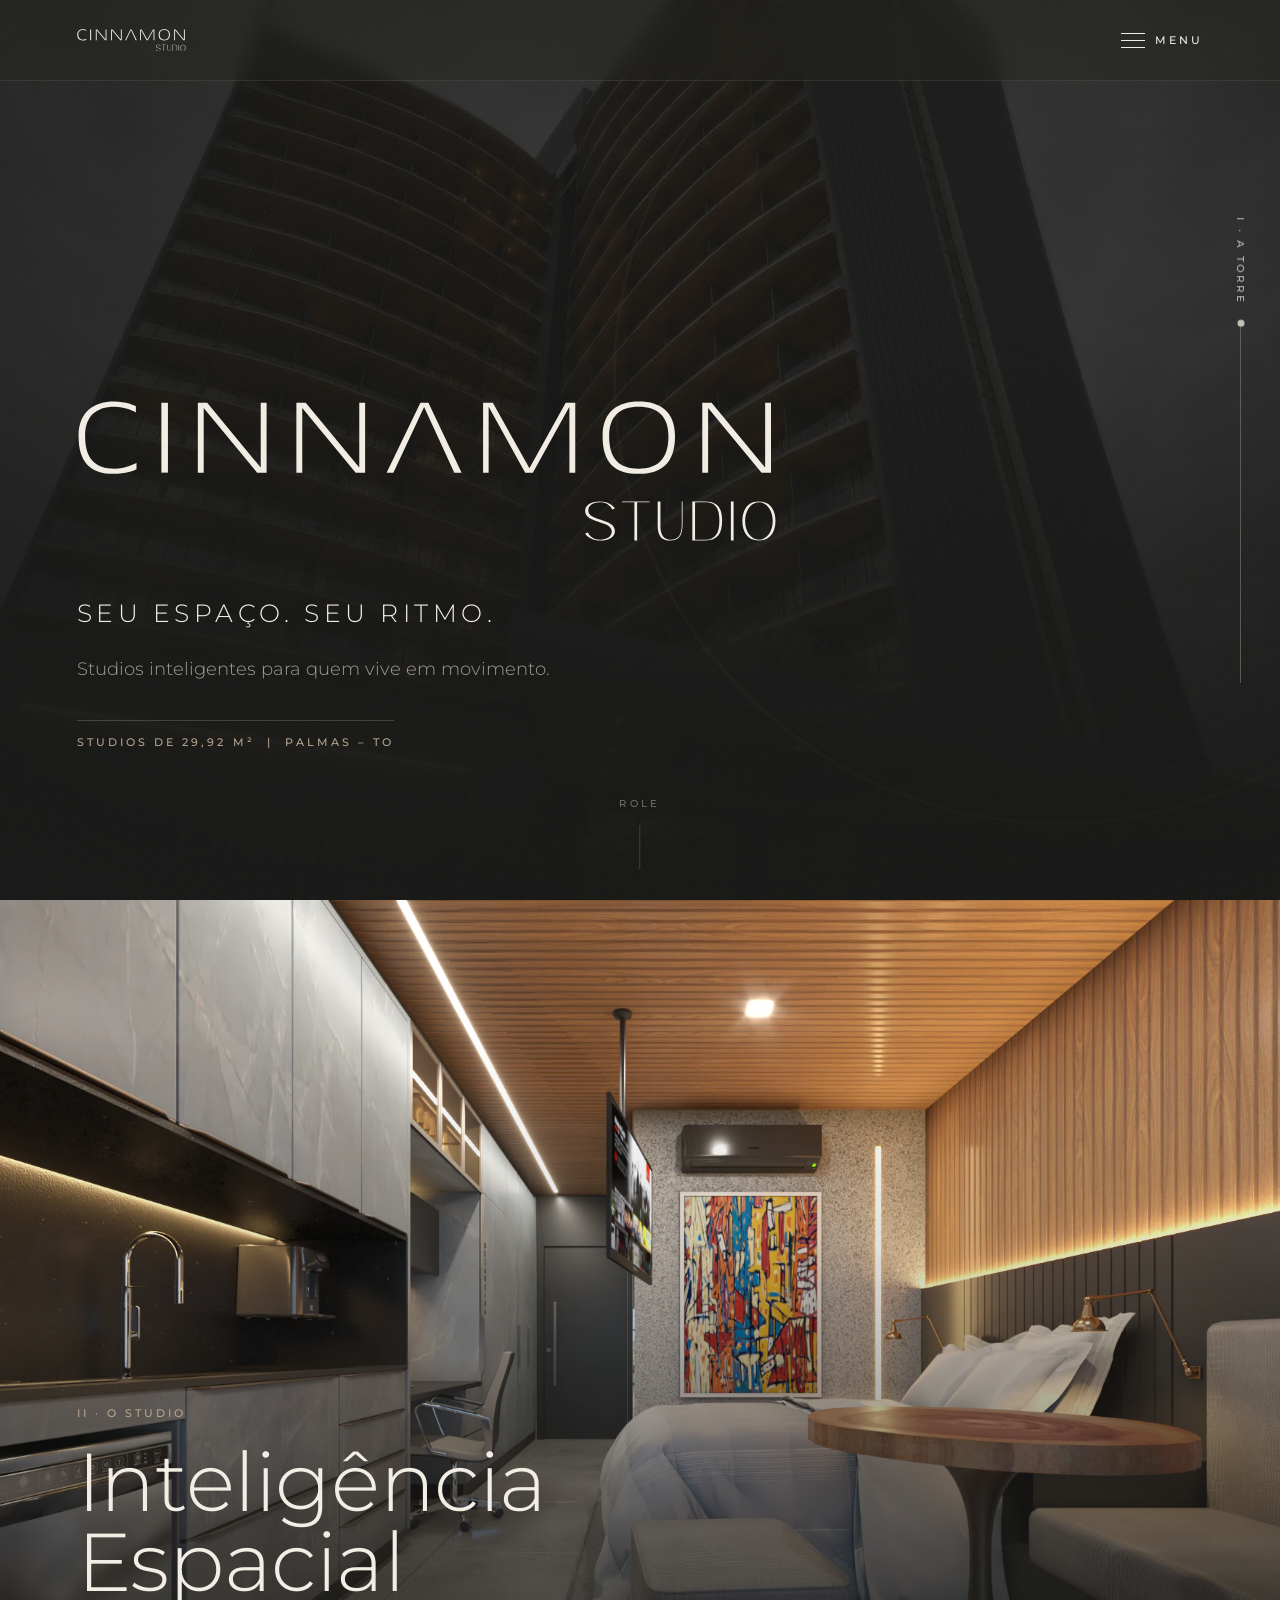
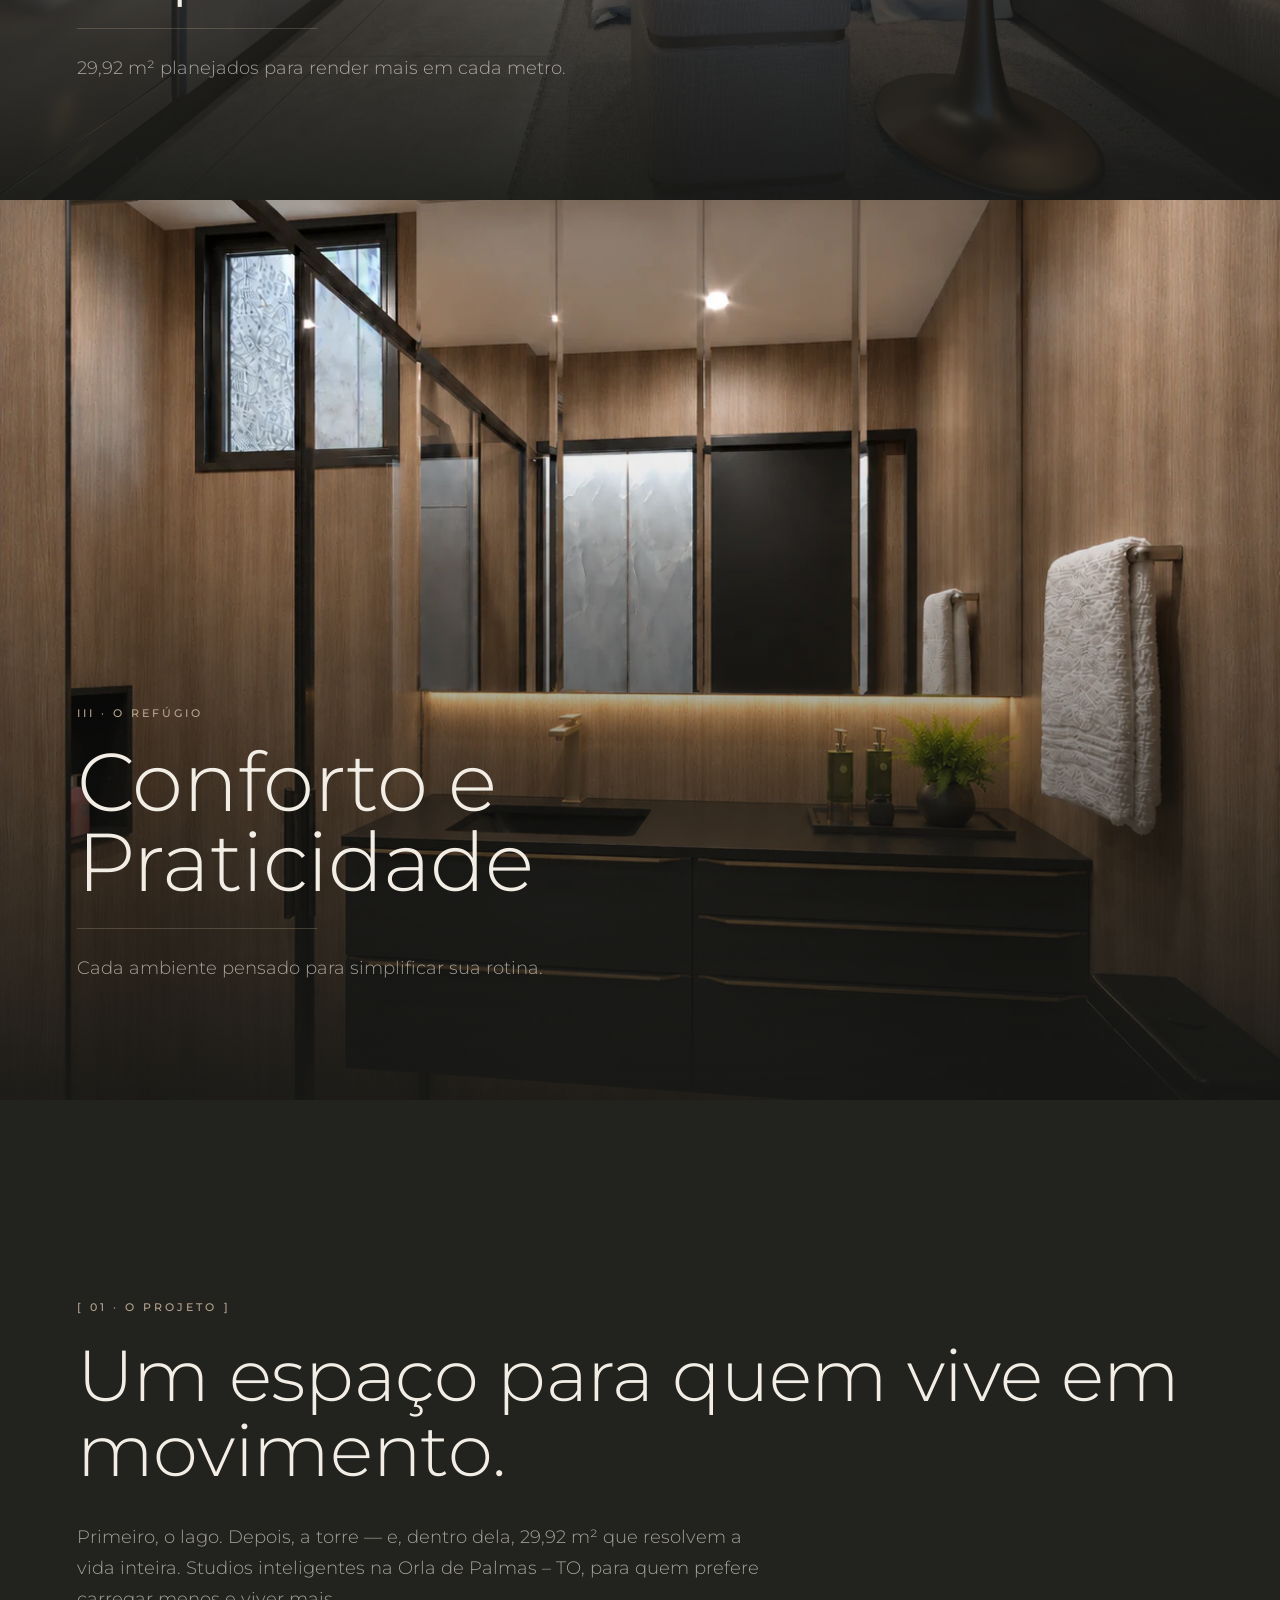
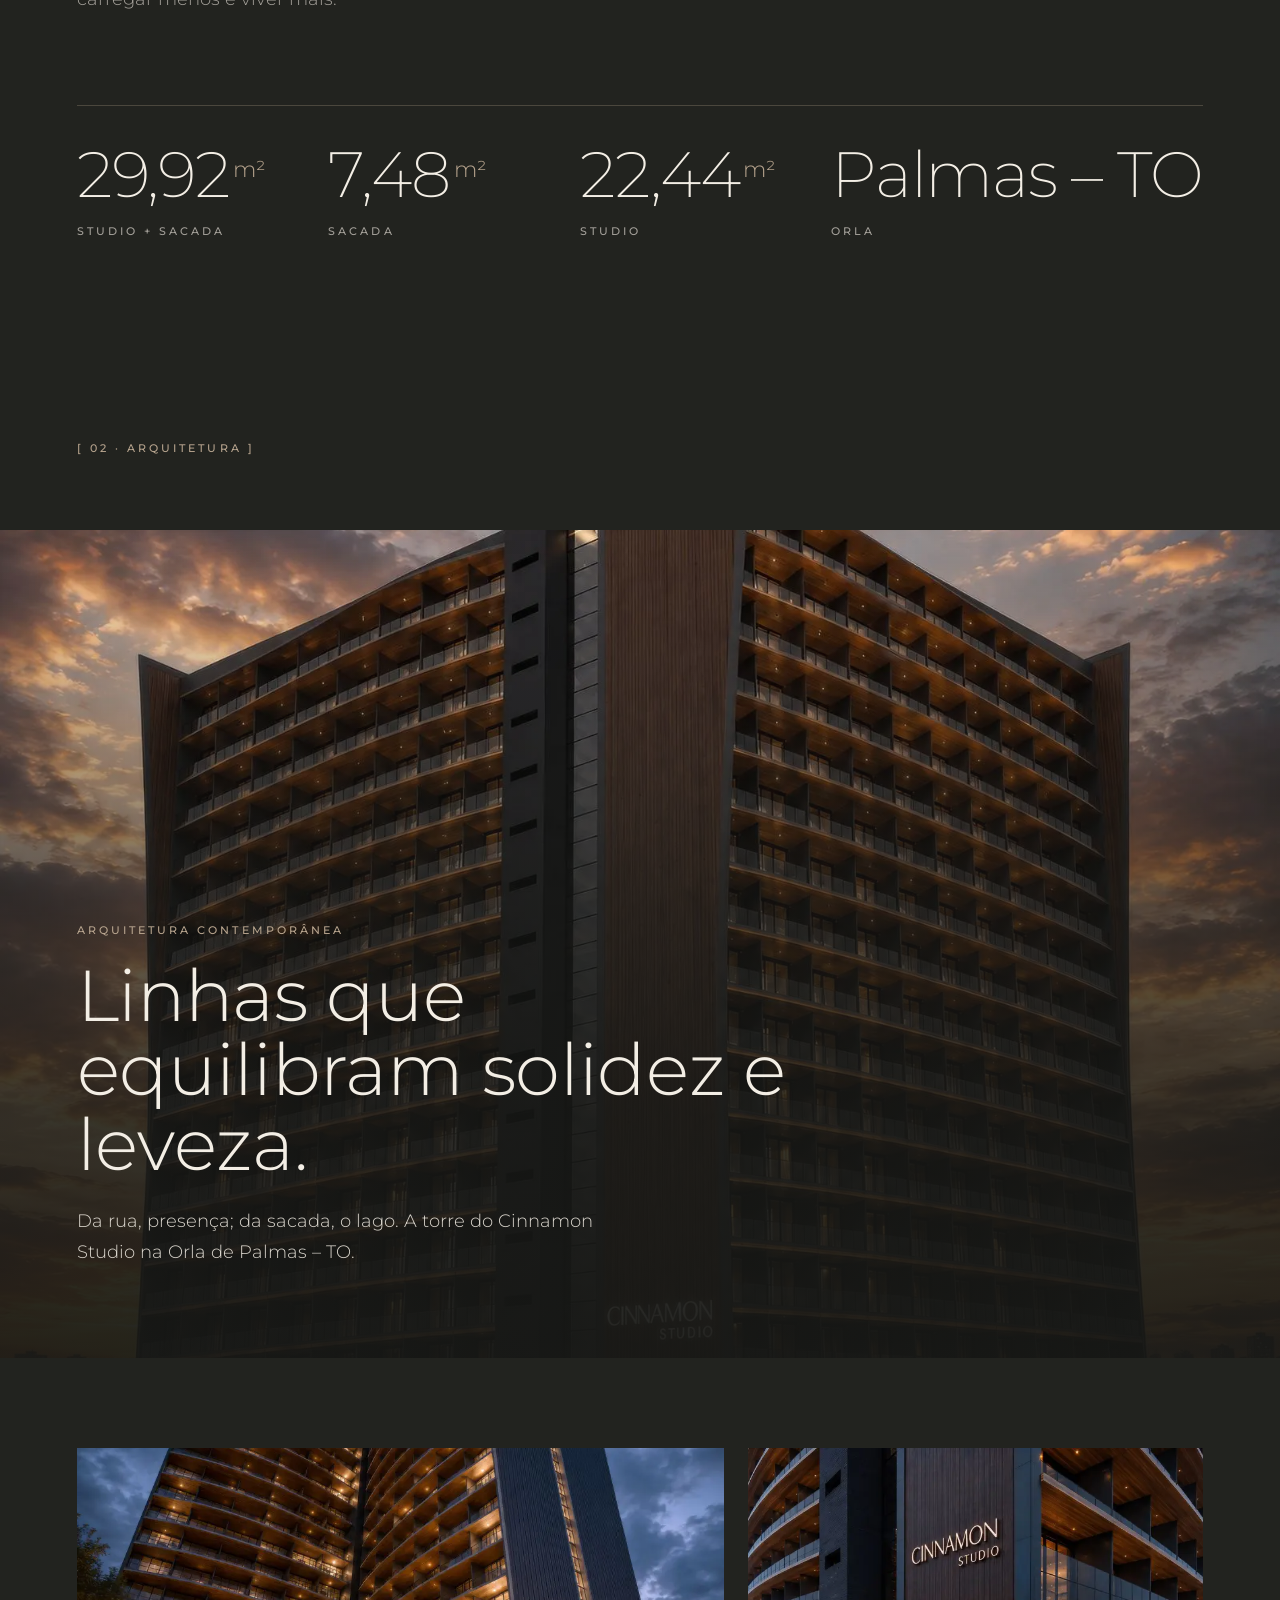
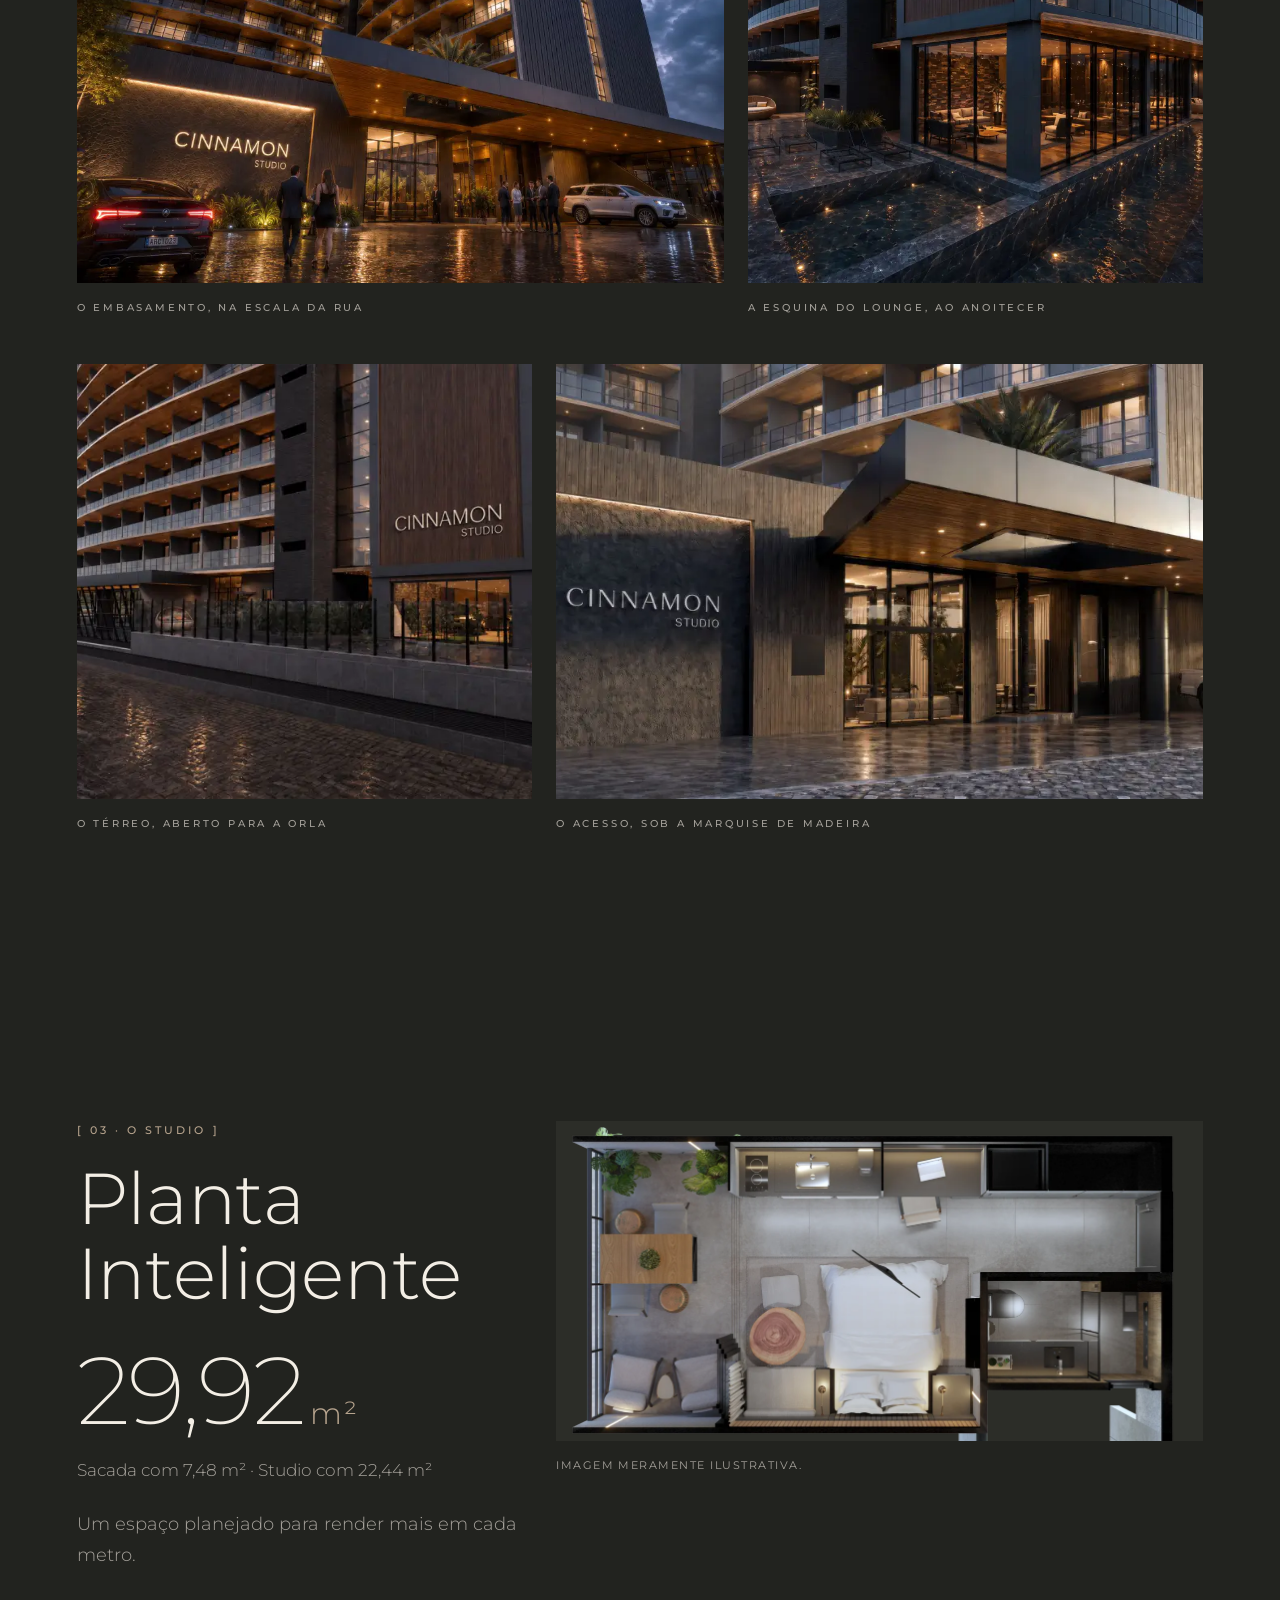
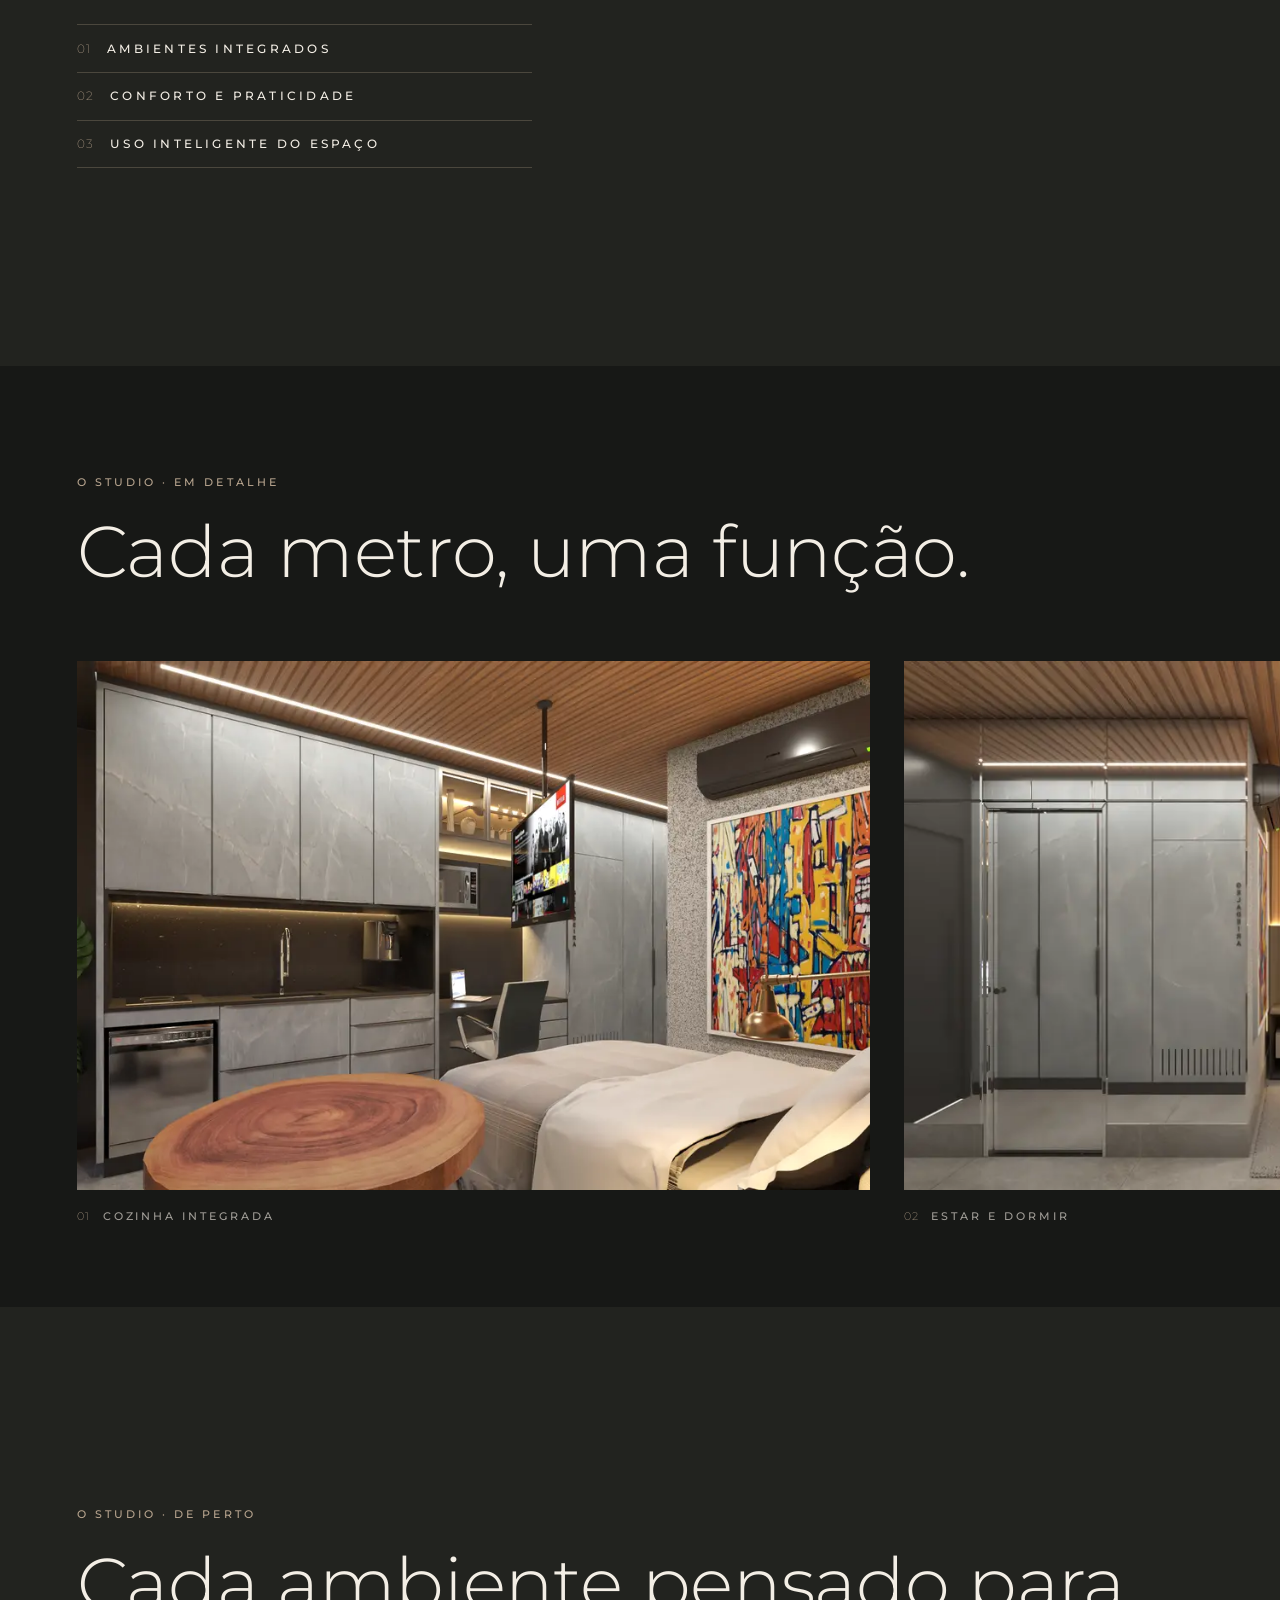
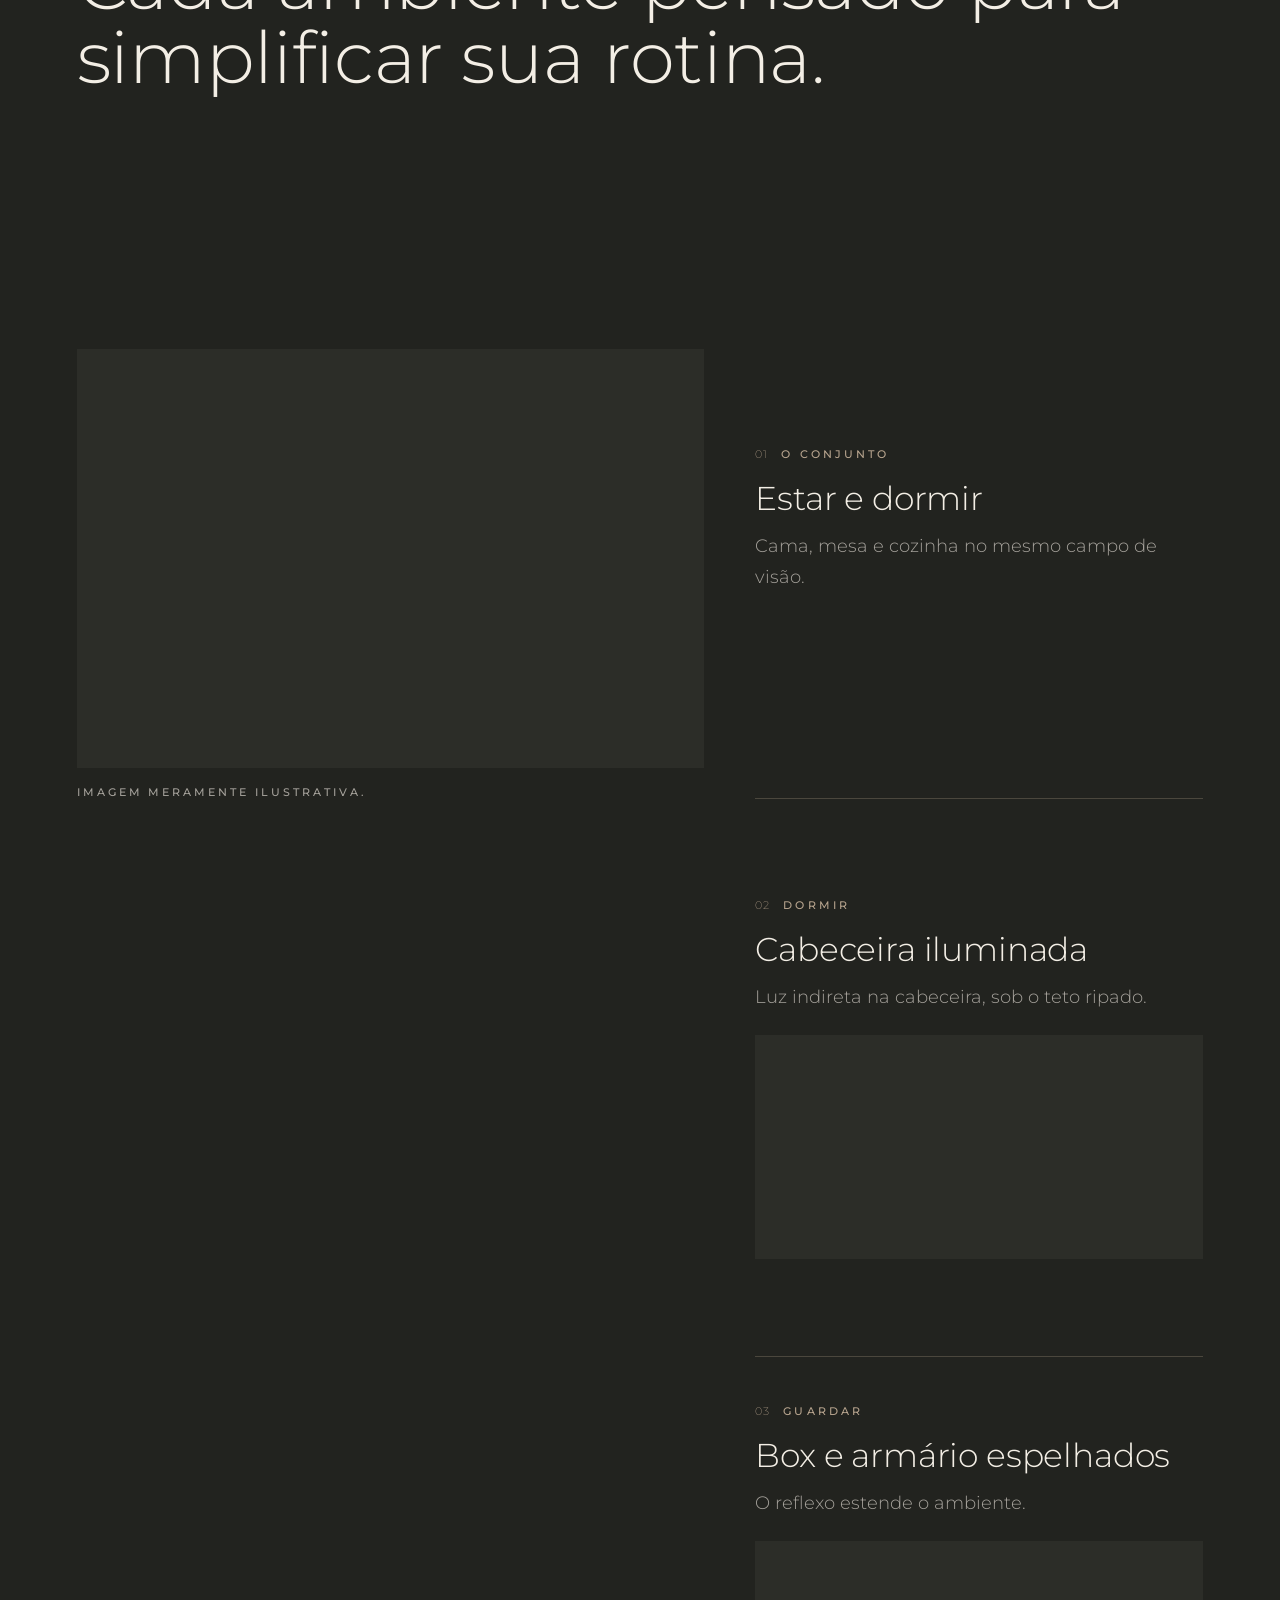
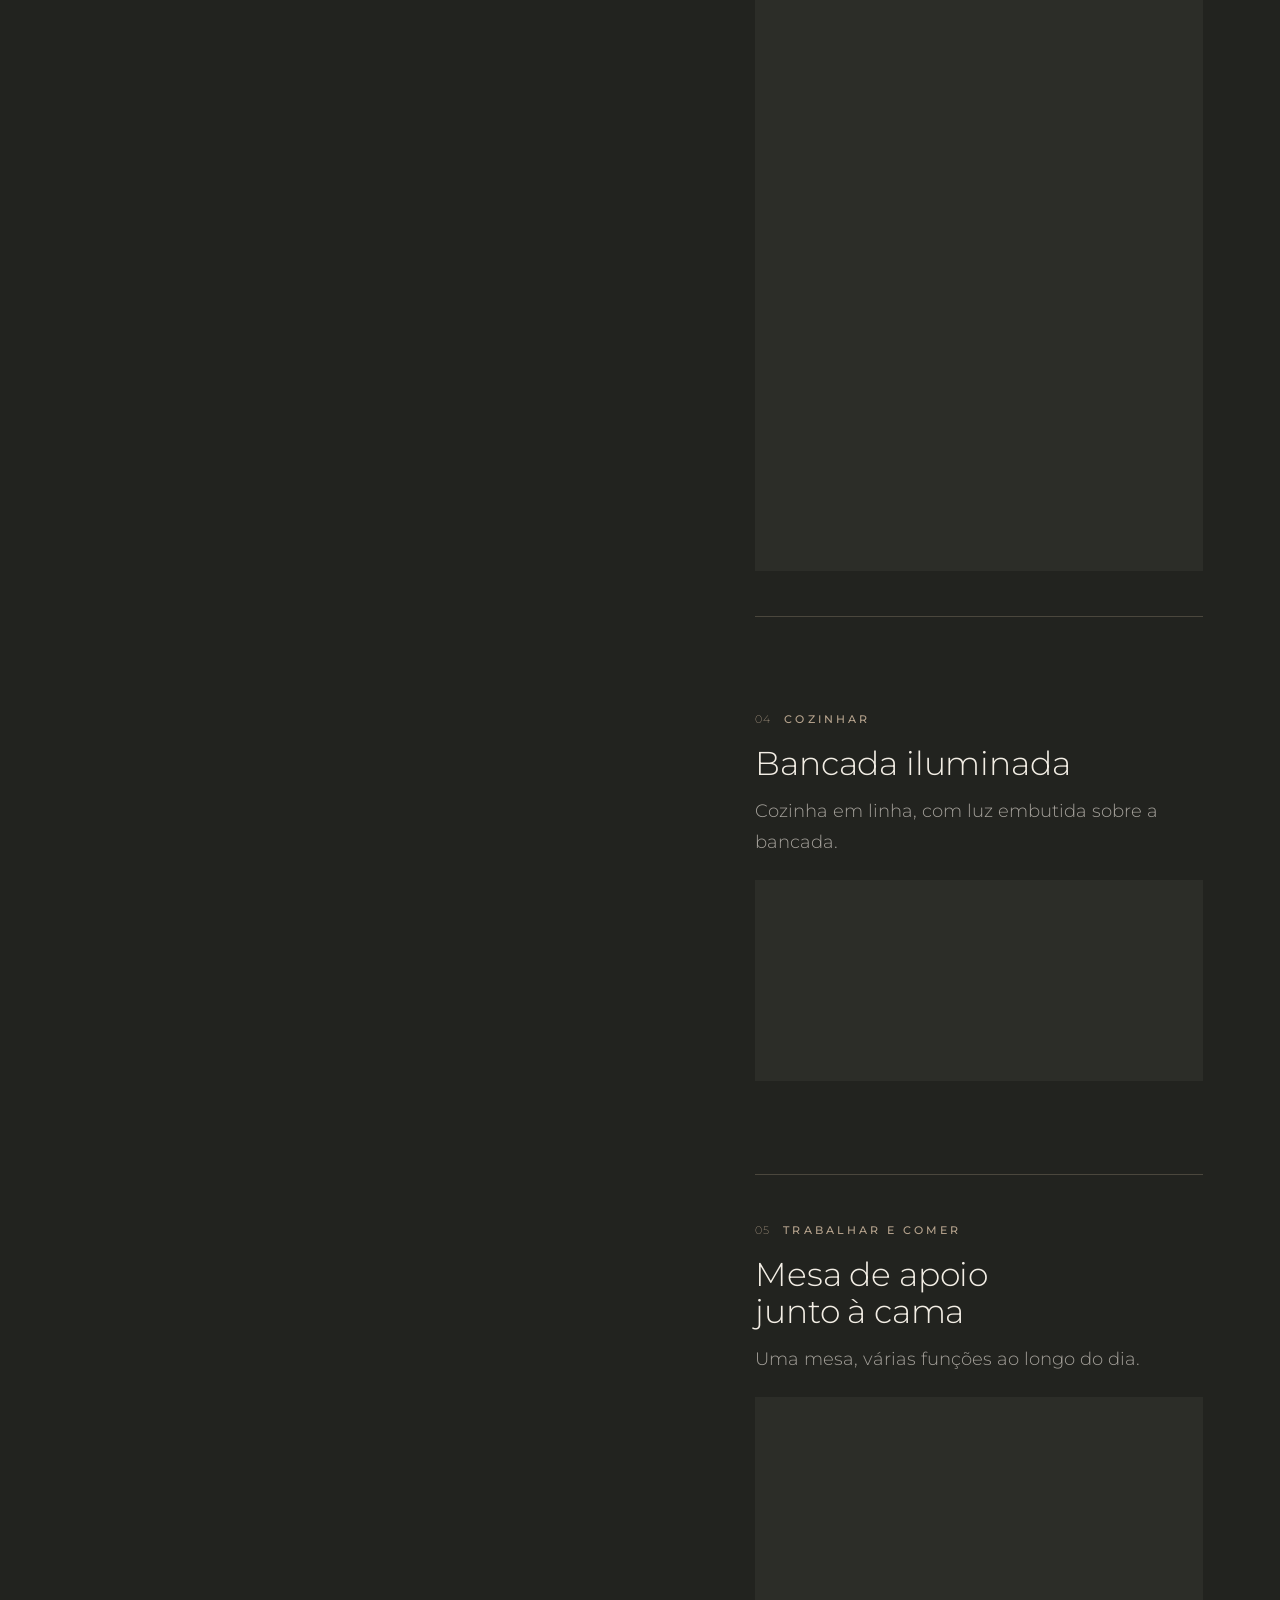
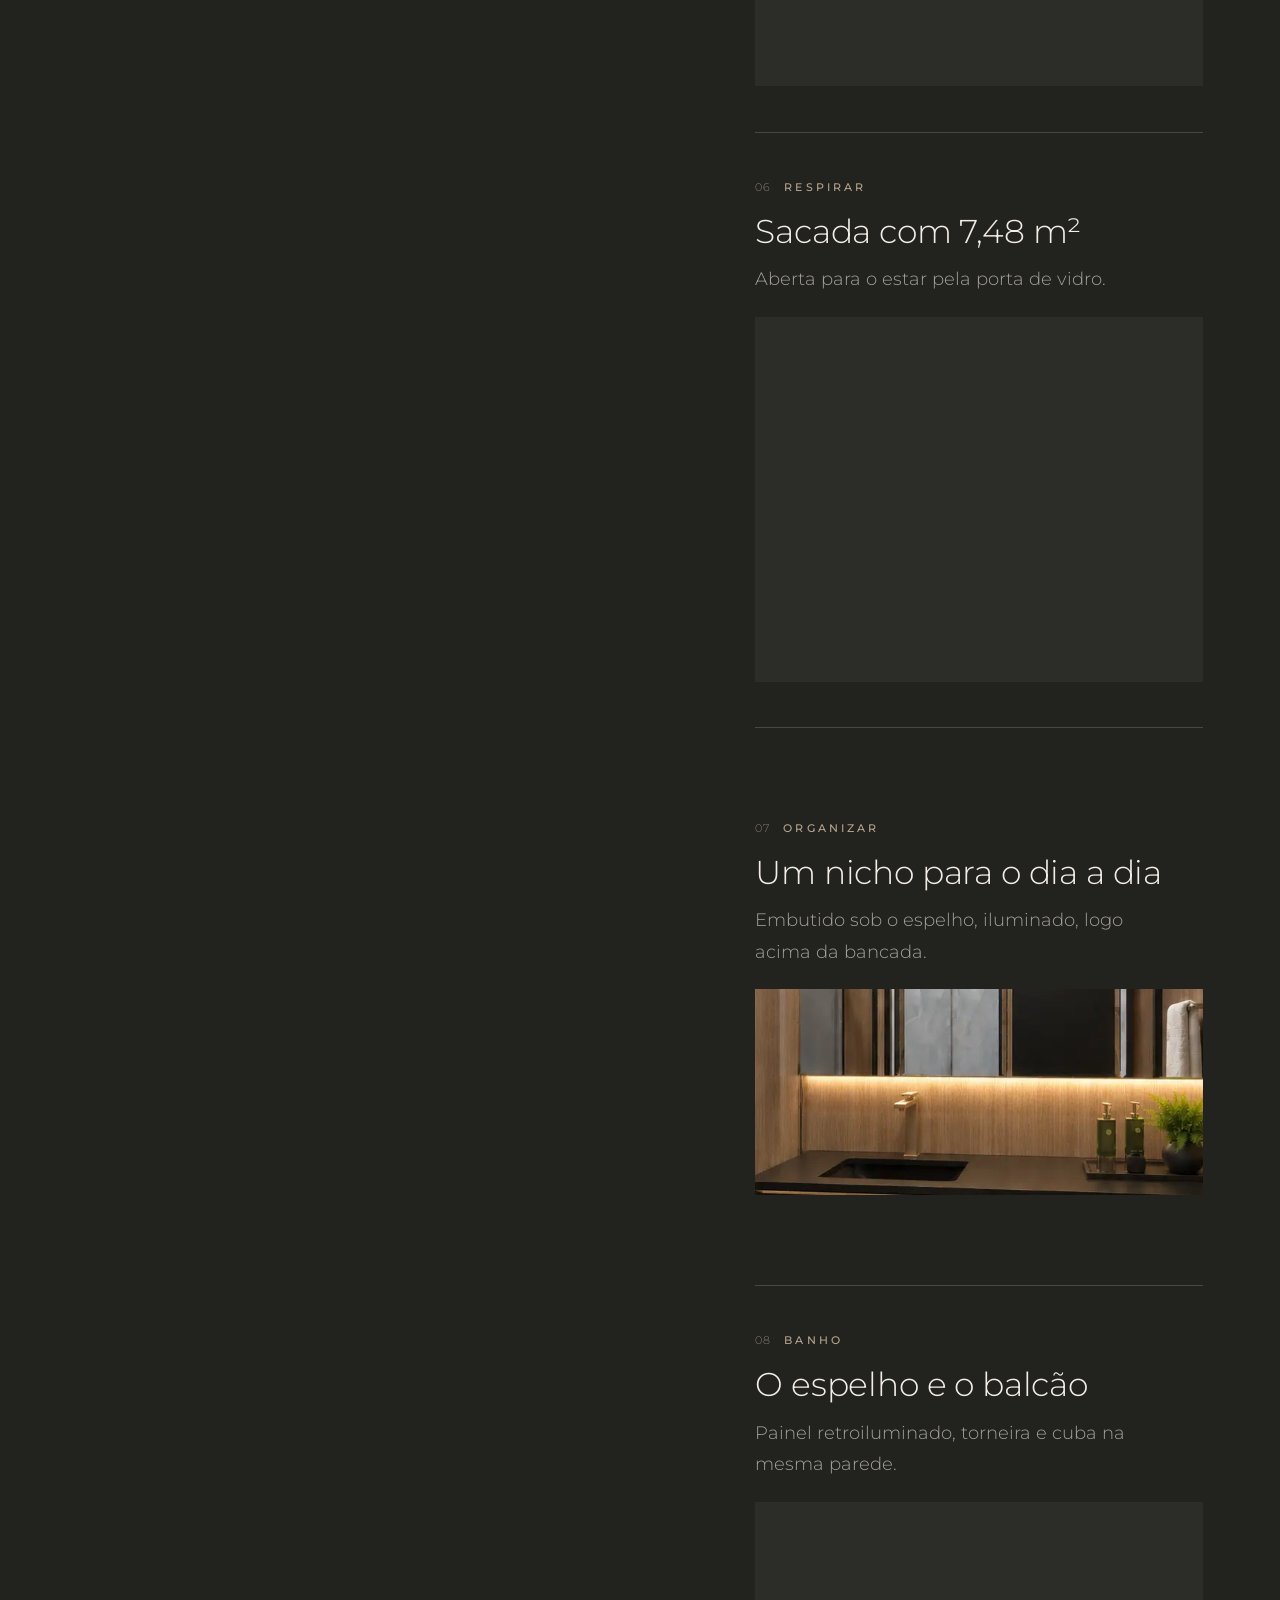
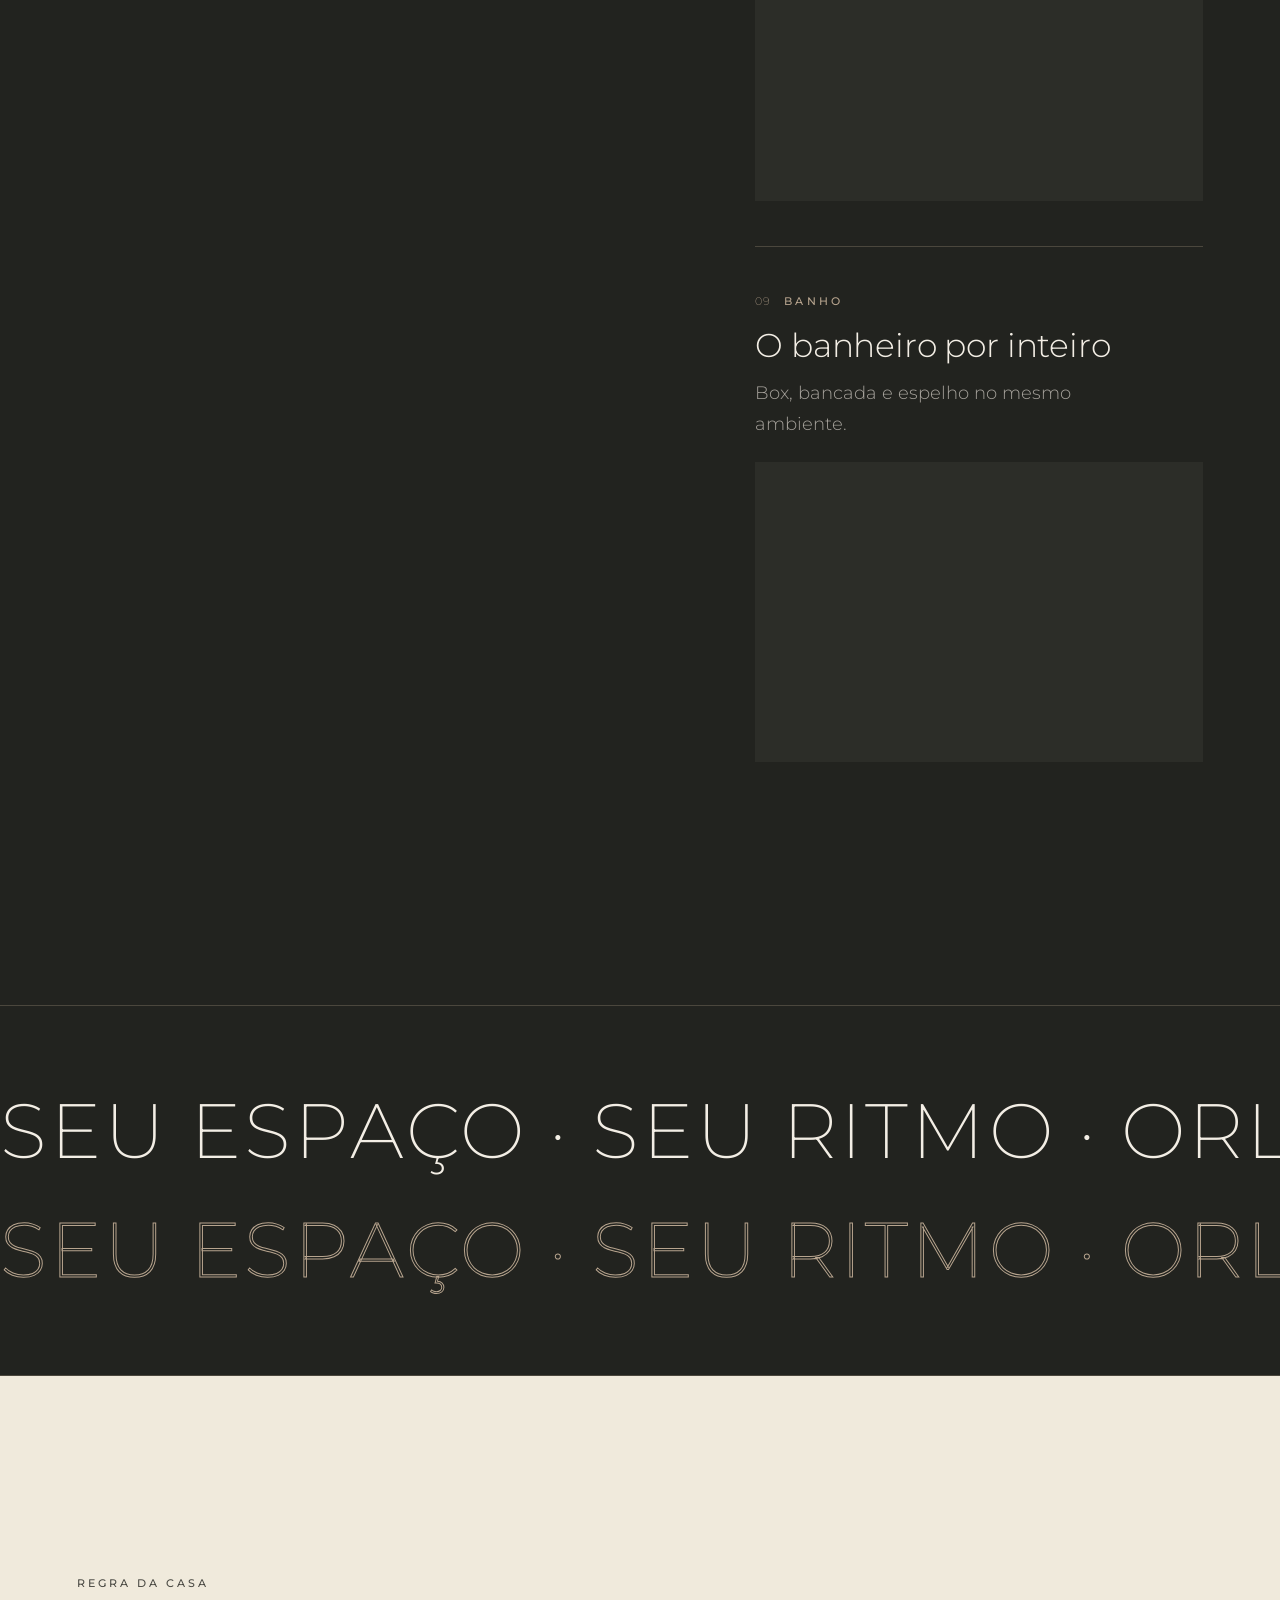
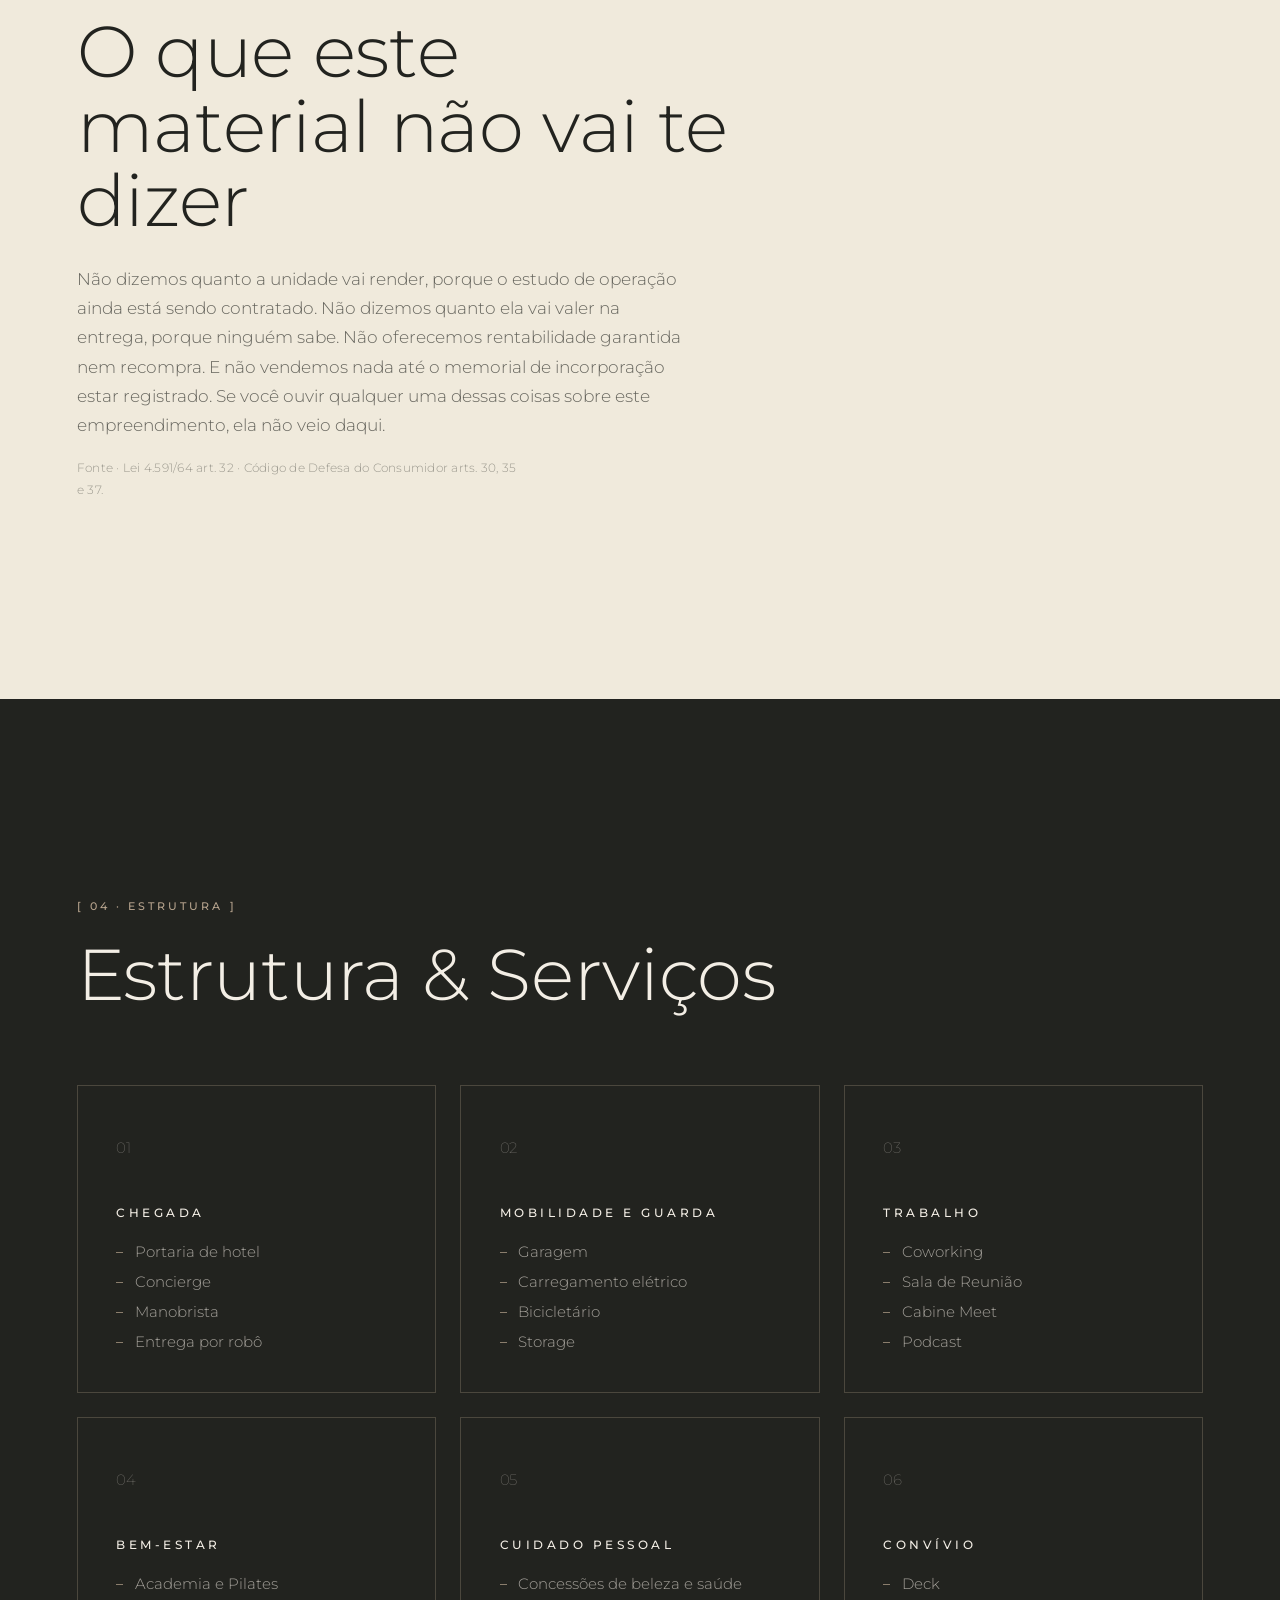
==== commit a741a0e5: "Abre a Experiência 360° das áreas comuns dentro do site Nova seção #tour entre Estrutura e Localizaç" ====
--- a/index.html
+++ b/index.html
@@ -47,7 +47,7 @@
   <link rel="preload" as="image" href="img/ext-baixo-960.webp" media="(max-width: 768px)" fetchpriority="high">
   <link rel="preload" as="image" href="img/ext-baixo-1920.webp" media="(min-width: 768.02px)" fetchpriority="high">
 
-  <link rel="stylesheet" href="css/style.css?v=20260916k">
+  <link rel="stylesheet" href="css/style.css?v=20260929a">
 
   <!-- O hambúrguer NÃO pode depender de rede: js/menu.js é um <script defer>
        e roda depois do bundle do CDN, então em 4G frio o header ficava sem
@@ -924,6 +924,119 @@
     </section>
 
     <!-- ============================================================
+         07b · EXPERIÊNCIA 360°
+         Os cinco ambientes do tour entregue pela ABREU3DFX em 29/09/2026.
+         Nomes, ordem e textos de interface são literais do arquivo; os
+         ambientes foram confirmados pelo cliente na mesma data — inclusive
+         o Espaço gourmet, que em 26/08 estava fora do confirmado (ver o
+         comentário da seção 07).
+
+         Cada <button class="tour__room"> É a cena: data-pano aponta o
+         equirretangular em AVIF, data-pano-fallback o JPEG original e
+         data-alt a descrição. Incluir ou tirar um ambiente é incluir ou
+         tirar um botão — o contador se ajusta sozinho (js/tour360.js).
+         Sem JS ou sem WebGL fica o panorama plano, como no arquivo original.
+         Regerar os arquivos: python3 scripts/prepare-tour.py <html | pasta>
+         ============================================================ -->
+    <section id="tour" class="section tour" aria-label="Experiência 360° — ambientes do Cinnamon Studio">
+      <div class="container">
+        <div class="section-head">
+          <p class="eyebrow">[ 05 · 360° ]</p>
+          <h2 class="display-2">Experiência 360°</h2>
+          <p class="caption tour__lead">Explore os ambientes do Cinnamon Studio em 360°.</p>
+        </div>
+      </div>
+
+      <div class="tour__stage" data-tour>
+        <picture>
+          <source type="image/avif" srcset="img/pano-bem-estar-2048.avif">
+          <img class="tour__poster" data-tour-poster
+               src="img/pano-bem-estar-2048.jpg"
+               width="2048" height="1024"
+               loading="lazy" decoding="async"
+               alt="Espaço de bem-estar em vista panorâmica: macas e lavatórios sob o forro de madeira com linhas de luz, ao lado da academia envidraçada ao pôr do sol.">
+        </picture>
+        <canvas class="tour__canvas" data-tour-canvas tabindex="0" role="application"
+                aria-label="Vista panorâmica 360 graus" aria-describedby="tour-ajuda"></canvas>
+        <div class="tour__scrim" aria-hidden="true"></div>
+        <span class="tour__loading" aria-hidden="true"></span>
+
+        <!-- barra da tela cheia: o cabeçalho do arquivo original -->
+        <div class="tour__top">
+          <span class="wordmark" aria-hidden="true"><svg class="wordmark__art" viewBox="82.91 446.67 912.09 185.09" aria-hidden="true" focusable="false"><use href="#logo-cinnamon"/></svg></span>
+          <p class="eyebrow tour__place">Orla de Palmas · TO</p>
+          <button class="tour__close" type="button" data-tour-close>Fechar</button>
+        </div>
+
+        <p class="tour__hint" data-tour-hint>Arraste para explorar<span class="tour__hint-zoom"> · role para aproximar</span></p>
+        <p class="sr-only" id="tour-ajuda">Use as setas do teclado para girar a vista e as teclas mais e menos para aproximar e afastar.</p>
+
+        <div class="tour__actions">
+          <button class="tour__action" type="button" data-tour-zoom="in" aria-label="Aproximar">
+            <svg viewBox="0 0 24 24" aria-hidden="true" focusable="false"><path d="M12 5v14M5 12h14"/></svg>
+          </button>
+          <button class="tour__action" type="button" data-tour-zoom="out" aria-label="Afastar">
+            <svg viewBox="0 0 24 24" aria-hidden="true" focusable="false"><path d="M5 12h14"/></svg>
+          </button>
+          <button class="tour__action" type="button" data-tour-full aria-label="Tela cheia">
+            <svg class="tour__icon-abrir" viewBox="0 0 24 24" aria-hidden="true" focusable="false"><path d="M4 9V4h5M15 4h5v5M20 15v5h-5M9 20H4v-5"/></svg>
+            <svg class="tour__icon-fechar" viewBox="0 0 24 24" aria-hidden="true" focusable="false"><path d="M9 4v5H4M20 9h-5V4M15 20v-5h5M4 15h5v5"/></svg>
+          </button>
+        </div>
+
+        <div class="tour__bottom">
+          <div class="tour__info" aria-live="polite">
+            <p class="eyebrow"><span data-tour-count>01 / 05</span> · Experiência 360°</p>
+            <h3 class="display-3 tour__title" data-tour-title>Espaço de bem-estar</h3>
+          </div>
+          <nav class="tour__rooms" aria-label="Escolher ambiente">
+            <button class="tour__room" type="button" aria-current="true"
+                    data-pano="img/pano-bem-estar-2048.avif"
+                    data-pano-fallback="img/pano-bem-estar-2048.jpg"
+                    data-alt="Espaço de bem-estar em vista panorâmica: macas e lavatórios sob o forro de madeira com linhas de luz, ao lado da academia envidraçada ao pôr do sol.">
+              <img src="img/pano-bem-estar-thumb.webp" width="240" height="160" loading="lazy" decoding="async" alt="">
+              <span>Espaço de bem-estar</span>
+            </button>
+            <button class="tour__room" type="button"
+                    data-pano="img/pano-corporativo-2048.avif"
+                    data-pano-fallback="img/pano-corporativo-2048.jpg"
+                    data-alt="Espaço corporativo em vista panorâmica: bancada curva de trabalho, mesa de reunião ao fundo e salas envidraçadas sob o forro de madeira.">
+              <img src="img/pano-corporativo-thumb.webp" width="240" height="160" loading="lazy" decoding="async" alt="">
+              <span>Espaço corporativo</span>
+            </button>
+            <button class="tour__room" type="button"
+                    data-pano="img/pano-jardim-sensorial-2048.avif"
+                    data-pano-fallback="img/pano-jardim-sensorial-2048.jpg"
+                    data-alt="Jardim sensorial em vista panorâmica: espelho d'água com árvores e colunas verdes, sofás curvos e paredes de vegetação.">
+              <img src="img/pano-jardim-sensorial-thumb.webp" width="240" height="160" loading="lazy" decoding="async" alt="">
+              <span>Jardim sensorial</span>
+            </button>
+            <button class="tour__room" type="button"
+                    data-pano="img/pano-lavanderia-2048.avif"
+                    data-pano-fallback="img/pano-lavanderia-2048.jpg"
+                    data-alt="Lavanderia em vista panorâmica: lavadoras e secadoras empilhadas, bancadas brancas com cubas e pórticos de madeira.">
+              <img src="img/pano-lavanderia-thumb.webp" width="240" height="160" loading="lazy" decoding="async" alt="">
+              <span>Lavanderia</span>
+            </button>
+            <button class="tour__room" type="button"
+                    data-pano="img/pano-gourmet-2048.avif"
+                    data-pano-fallback="img/pano-gourmet-2048.jpg"
+                    data-alt="Espaço gourmet em vista panorâmica: mesas redondas, bancada com banquetas e parede de pedra, com janelas para a cidade.">
+              <img src="img/pano-gourmet-thumb.webp" width="240" height="160" loading="lazy" decoding="async" alt="">
+              <span>Espaço gourmet</span>
+            </button>
+          </nav>
+        </div>
+
+        <p class="tour__error" data-tour-error role="alert" hidden>Não foi possível abrir o panorama neste dispositivo.</p>
+      </div>
+
+      <div class="container">
+        <p class="tour__legenda">Imagens meramente ilustrativas.</p>
+      </div>
+    </section>
+
+    <!-- ============================================================
          08 · LOCALIZAÇÃO
          ============================================================ -->
     <section id="localizacao" class="section local" aria-label="Localização — Orla de Palmas">
@@ -942,7 +1055,7 @@
         </div>
         <div class="local__scrim" aria-hidden="true"></div>
         <figcaption class="local__card container">
-          <p class="eyebrow">[ 05 · Orla de Palmas ]</p>
+          <p class="eyebrow">[ 06 · Orla de Palmas ]</p>
           <h2 class="display-3">Orla de&nbsp;Palmas&nbsp;–&nbsp;TO</h2>
           <p class="caption">À beira do lago, no ritmo da capital — a cidade perto, a pressa longe.</p>
           <p class="eyebrow" style="margin-top:1.4rem;">Q Orla 14 – Graciosa · Avenida Parque · Palmas – TO</p>
@@ -1006,6 +1119,7 @@
           <a href="#projeto">O Projeto</a>
           <a href="#studio">O Studio</a>
           <a href="#estrutura">Estrutura</a>
+          <a href="#tour">Experiência 360°</a>
           <a href="#potencial">Potencial</a>
           <a href="#contato">Contato</a>
           <a href="https://www.instagram.com/cinnamonstudiobr/" rel="noopener">Instagram</a>
@@ -1037,9 +1151,11 @@
   <script defer src="js/menu.js?v=20260827j"></script>
   <script defer src="https://cdn.jsdelivr.net/combine/npm/gsap@3.15.0/dist/gsap.min.js,npm/gsap@3.15.0/dist/ScrollTrigger.min.js,npm/lenis@1.3.26/dist/lenis.min.js"></script>
   <script defer src="js/lenis-setup.js?v=20260827h"></script>
-  <script defer src="js/ui.js?v=20260827h"></script>
+  <script defer src="js/ui.js?v=20260929a"></script>
   <script defer src="js/hero.js?v=20260827h"></script>
-  <script defer src="js/sections.js?v=20260916k"></script>
+  <script defer src="js/sections.js?v=20260929a"></script>
+  <!-- vanilla, não depende do CDN: o tour abre mesmo se o GSAP falhar -->
+  <script defer src="js/tour360.js?v=20260929a"></script>
 
 </body>
 </html>
--- a/css/style.css
+++ b/css/style.css
@@ -914,7 +914,8 @@
 /* sem JS (e no reduced-motion, abaixo) só o primeiro render aparece */
 .deperto__img:not(.is-active){ opacity:0; }
 .deperto--live .deperto__img{ opacity:1; }   /* o JS assume via inline */
-.deperto__legenda{
+.deperto__legenda,
+.tour__legenda{
   margin-top:1rem;
   font-size:.66rem;
   font-weight:500;
@@ -1211,6 +1212,288 @@
   .servicos{ grid-template-columns:1fr; }
 }
 
+/* ---------- 15b · EXPERIÊNCIA 360° ----------
+   Palco full-bleed; o panorama é desenhado em WebGL por js/tour360.js.
+   Em fluxo o gesto vertical é da PÁGINA: touch-action:pan-y e a roda
+   continuam rolando o site — girar é arrastar. Na tela cheia
+   (.is-expanded) o palco assume o gesto inteiro, como no arquivo original.
+   Estados, todos postos pelo JS:
+     .is-ready     controles ligados         .is-webgl  canvas no lugar do plano
+     .is-live      há um quadro desenhado    .is-loading  cena a caminho
+     .is-touched   já houve o primeiro gesto .is-expanded tela cheia
+   Sem JS: só o panorama plano da primeira cena, o contador e o título. */
+.tour{ padding-top:0; } /* divide o respiro com #estrutura, como #arquitetura */
+.tour__lead{ margin-top:1.6rem; }
+
+.tour__stage{
+  position:relative;
+  height:min(84svh, 900px);
+  min-height:520px;
+  overflow:hidden;
+  background-color:var(--dark-3); /* placeholder dentro da paleta */
+  color:var(--cream);
+}
+.tour__poster,
+.tour__canvas{
+  position:absolute;
+  inset:0;
+  width:100%;
+  height:100%;
+}
+.tour__poster{ object-fit:cover; }
+.tour__canvas{
+  display:none;
+  opacity:0;
+  cursor:grab;
+  touch-action:pan-y;
+  transition:opacity .45s var(--ease-out); /* = FADE em js/tour360.js */
+}
+.tour__canvas:active{ cursor:grabbing; }
+.tour__canvas:focus-visible{ outline-offset:-6px; }
+.tour__stage.is-webgl .tour__canvas{ display:block; }
+.tour__stage.is-webgl .tour__poster{ visibility:hidden; } /* a troca de cena passa pelo escuro, não pelo plano */
+.tour__stage.is-live .tour__canvas{ opacity:1; }
+
+/* véu neutro em cima e embaixo: é ele, e não sombra de texto, que
+   segura a leitura sobre o render */
+.tour__scrim{
+  position:absolute;
+  inset:0;
+  pointer-events:none;
+  background:linear-gradient(
+    to bottom,
+    rgba(23,24,22,.64) 0%,
+    rgba(23,24,22,0) 27%,
+    rgba(23,24,22,0) 52%,
+    rgba(23,24,22,.6) 80%,
+    rgba(23,24,22,.88) 100%
+  );
+}
+
+.tour__loading{
+  position:absolute;
+  inset:auto 0 0 0;
+  height:1px;
+  background:var(--tan);
+  opacity:0;
+  pointer-events:none;
+}
+.tour__stage.is-loading .tour__loading{
+  opacity:1;
+  animation:tour-loading 1.6s var(--ease-out) infinite;
+}
+@keyframes tour-loading{
+  from{ transform:translateX(-100%); }
+  to{ transform:translateX(100%); }
+}
+
+/* os contêineres não seguram o ponteiro: o arrasto atravessa até o canvas */
+.tour__top,
+.tour__hint,
+.tour__actions,
+.tour__rooms{ display:none; }
+.tour__stage.is-ready .tour__rooms{ display:flex; }
+.tour__stage.is-webgl .tour__hint{ display:block; }
+.tour__stage.is-webgl .tour__actions{ display:grid; }
+.tour__stage.is-expanded .tour__top{ display:flex; }
+
+.tour__top{
+  position:absolute;
+  inset:0 0 auto 0;
+  align-items:center;
+  gap:clamp(20px, 3vw, 44px);
+  padding:clamp(18px, 2.6vh, 28px) var(--margin);
+  pointer-events:none;
+}
+/* a marca empurra o resto para a direita — com ou sem o local, que some no celular */
+.tour__top .wordmark{ width:clamp(104px, 9vw, 132px); margin-right:auto; }
+.tour__place{ color:var(--cream); }
+.tour__close{
+  background:none;
+  border:0;
+  border-bottom:1px solid var(--tan-soft);
+  color:var(--cream);
+  font-family:inherit;
+  font-size:.68rem;
+  font-weight:500;
+  letter-spacing:.28em;
+  text-transform:uppercase;
+  padding:.35em 0;
+  cursor:pointer;
+  pointer-events:auto;
+  transition:color .4s var(--ease-out), border-color .4s var(--ease-out);
+}
+.tour__close:hover{ color:var(--tan); border-color:var(--tan); }
+
+.tour__hint{
+  position:absolute;
+  top:clamp(20px, 3.4vh, 36px);
+  left:var(--margin);
+  right:var(--margin);
+  font-size:.68rem;
+  font-weight:500;
+  letter-spacing:.28em;
+  text-transform:uppercase;
+  color:var(--cream);
+  pointer-events:none;
+  transition:opacity var(--dur-fast) var(--ease-out);
+}
+.tour__stage.is-expanded .tour__hint{ top:clamp(84px, 11vh, 108px); }
+.tour__stage.is-touched .tour__hint{ opacity:.3; }
+/* "role para aproximar" só é verdade na tela cheia e com roda */
+.tour__hint-zoom{ display:none; }
+@media (hover:hover) and (pointer:fine){
+  .tour__stage.is-expanded .tour__hint-zoom{ display:inline; }
+}
+
+.tour__actions{
+  position:absolute;
+  top:50%;
+  right:var(--margin);
+  gap:8px;
+  transform:translateY(-50%);
+}
+.tour__action{
+  display:grid;
+  place-items:center;
+  width:44px;
+  height:44px;
+  padding:0;
+  border:1px solid var(--cream-40);
+  background:rgba(23,24,22,.48);
+  color:var(--cream);
+  cursor:pointer;
+  transition:background-color .4s var(--ease-out), color .4s var(--ease-out), border-color .4s var(--ease-out);
+}
+/* só com ponteiro de verdade: no toque o :hover gruda no botão recém-tocado */
+@media (hover:hover){
+  .tour__action:hover{
+    background:var(--tan);
+    border-color:var(--tan);
+    color:var(--dark);
+  }
+  .tour__room:hover img{ transform:scale(1.08); opacity:.95; }
+}
+.tour__action svg{
+  width:20px;
+  height:20px;
+  fill:none;
+  stroke:currentColor;
+  stroke-width:1;
+}
+.tour__icon-fechar,
+.tour__stage.is-expanded .tour__icon-abrir{ display:none; }
+.tour__stage.is-expanded .tour__icon-fechar{ display:block; }
+
+.tour__bottom{
+  position:absolute;
+  inset:auto 0 0 0;
+  display:flex;
+  align-items:flex-end;
+  justify-content:space-between;
+  gap:clamp(20px, 3vw, 40px);
+  padding:0 var(--margin) clamp(22px, 3.6vh, 36px);
+  pointer-events:none;
+}
+.tour__info{ min-width:0; }
+.tour__title{ margin-top:.7rem; }
+
+.tour__rooms{
+  gap:8px;
+  max-width:min(760px, 62vw);
+  overflow-x:auto;
+  scrollbar-width:none;
+  pointer-events:auto;
+}
+.tour__rooms::-webkit-scrollbar{ display:none; }
+.tour__room{
+  position:relative;
+  flex:0 0 auto;
+  width:120px;
+  height:80px;
+  padding:0;
+  overflow:hidden;
+  border:1px solid var(--cream-40);
+  background:var(--dark-3);
+  color:var(--cream);
+  font:inherit;
+  text-align:left;
+  cursor:pointer;
+  transition:border-color .4s var(--ease-out);
+}
+.tour__room:focus-visible{ outline-offset:-4px; } /* a faixa rola: outline por fora seria cortado */
+.tour__room img{
+  width:100%;
+  height:100%;
+  object-fit:cover;
+  opacity:.72;
+  transition:transform var(--dur-fast) var(--ease-out), opacity var(--dur-fast) var(--ease-out);
+}
+.tour__room[aria-current="true"]{ border:2px solid var(--tan); }
+.tour__room[aria-current="true"] img{ opacity:.9; }
+.tour__room span{
+  position:absolute;
+  inset:auto 0 0 0;
+  padding:18px 8px 7px;
+  font-size:.56rem;
+  font-weight:500;
+  letter-spacing:.14em;
+  line-height:1.35;
+  text-transform:uppercase;
+  background:linear-gradient(to top, rgba(23,24,22,.88), rgba(23,24,22,0));
+}
+
+.tour__error{
+  position:absolute;
+  top:50%;
+  left:50%;
+  max-width:min(350px, calc(100% - 2 * var(--margin)));
+  padding:24px;
+  border:1px solid var(--tan-soft);
+  background:rgba(23,24,22,.88);
+  color:var(--cream);
+  text-align:center;
+  transform:translate(-50%,-50%);
+}
+
+/* tela cheia. Com a Fullscreen API o palco vai para a top layer; onde ela
+   não existe para elementos (iPhone) a mesma classe o fixa sobre a página,
+   acima do lightbox (120). */
+.tour__stage.is-expanded{
+  position:fixed;
+  inset:0;
+  z-index:130;
+  width:100%;
+  height:100%;
+  min-height:0;
+}
+.tour__stage.is-expanded .tour__canvas{ touch-action:none; }
+
+@media (max-width:768px){
+  .tour__stage{ height:min(78svh, 720px); min-height:460px; }
+  /* título + faixa ocupam quase um terço do palco: o véu sobe junto */
+  .tour__scrim{
+    background:linear-gradient(
+      to bottom,
+      rgba(23,24,22,.64) 0%,
+      rgba(23,24,22,0) 24%,
+      rgba(23,24,22,0) 44%,
+      rgba(23,24,22,.66) 70%,
+      rgba(23,24,22,.9) 100%
+    );
+  }
+  .tour__bottom{ display:block; padding-bottom:18px; }
+  .tour__info{ margin-bottom:14px; }
+  /* a faixa sangra até as bordas: o último thumb cortado avisa que rola */
+  .tour__rooms{
+    max-width:none;
+    margin-inline:calc(var(--margin) * -1);
+    padding-inline:var(--margin);
+  }
+  .tour__room{ width:104px; height:70px; }
+  .tour__place{ display:none; }
+}
+
 /* ---------- 16 · SEÇÃO 08 — LOCALIZAÇÃO ---------- */
 .local{ padding-block:0; }
 
@@ -1393,6 +1676,9 @@
   /* De perto: nada gruda e cada passo mostra o próprio recorte */
   .deperto__media{ position:static; }
   html.has-js .deperto__static{ display:block; }
+  /* Tour 360: o carregamento vira uma linha parada; inércia, zoom suave
+     e fade de cena são desligados em js/tour360.js */
+  .tour__stage.is-loading .tour__loading{ animation:none; }
 }
 
 /* ============================================================
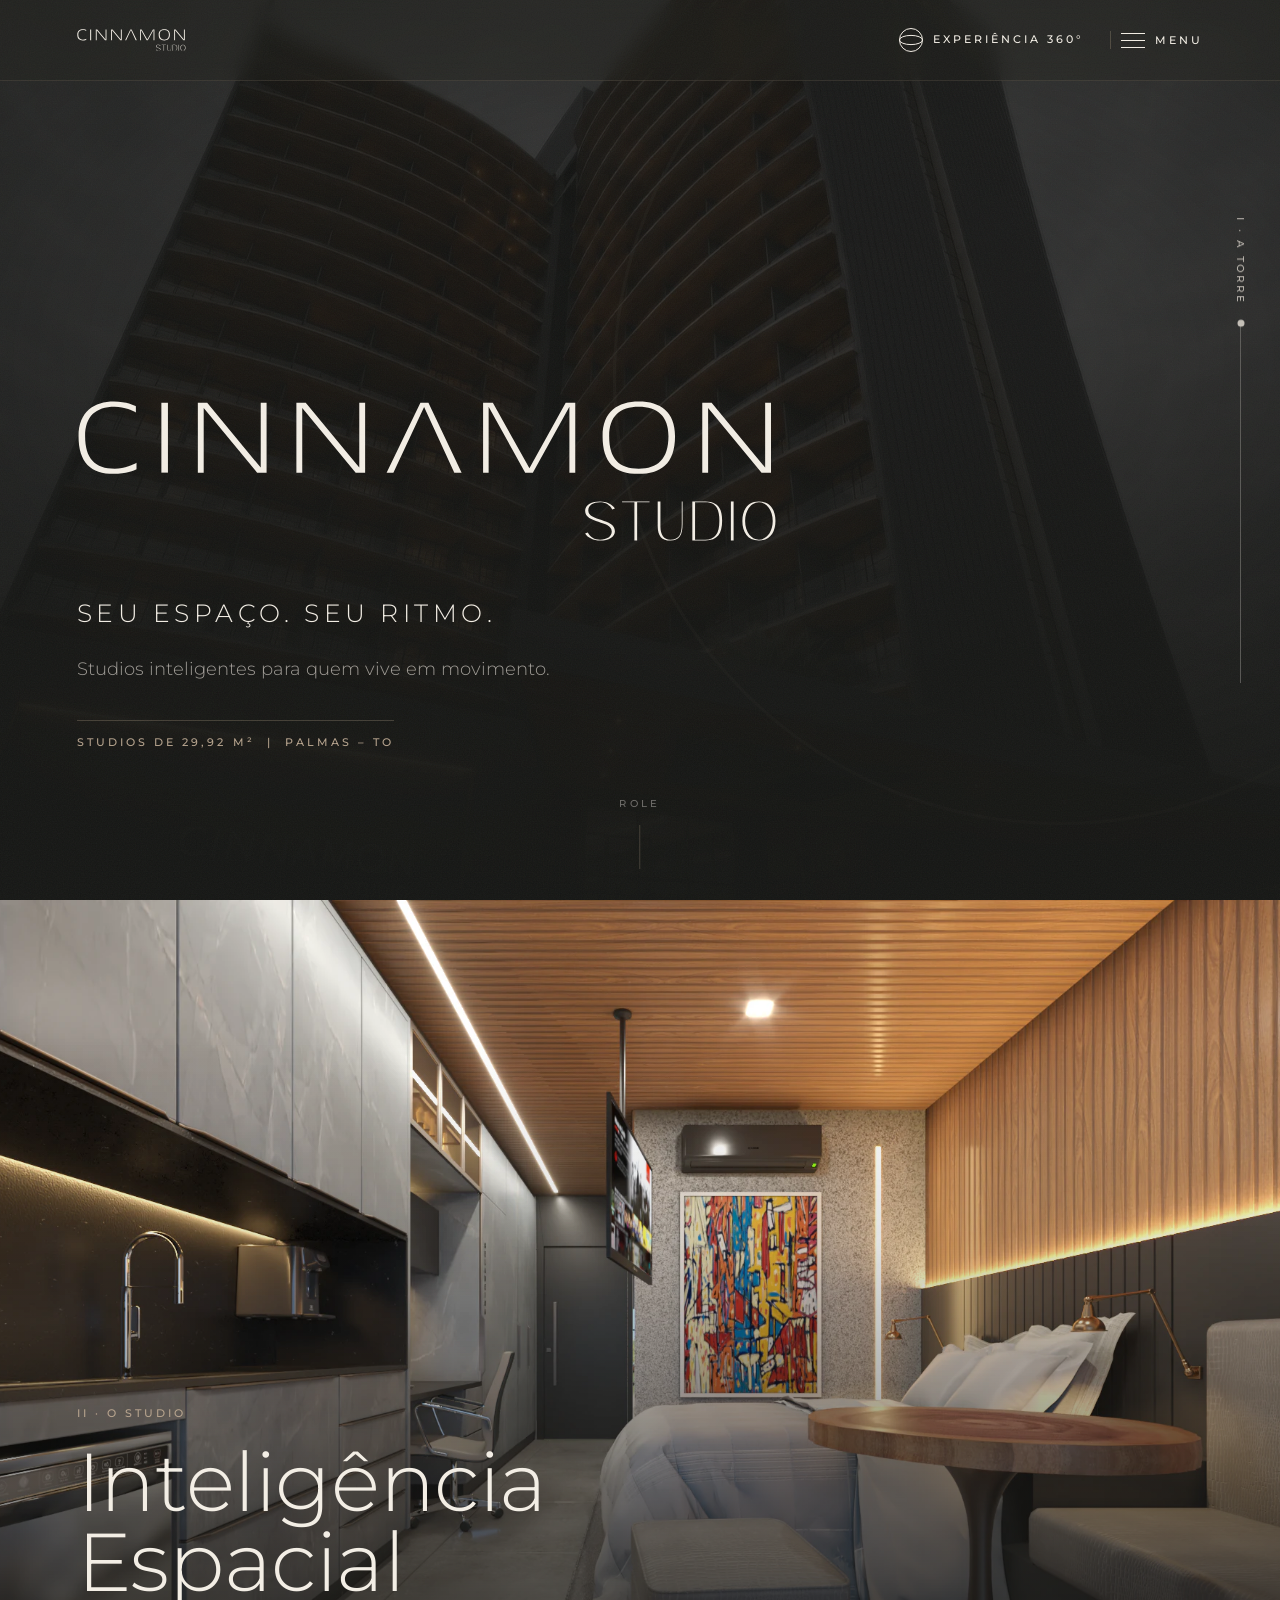
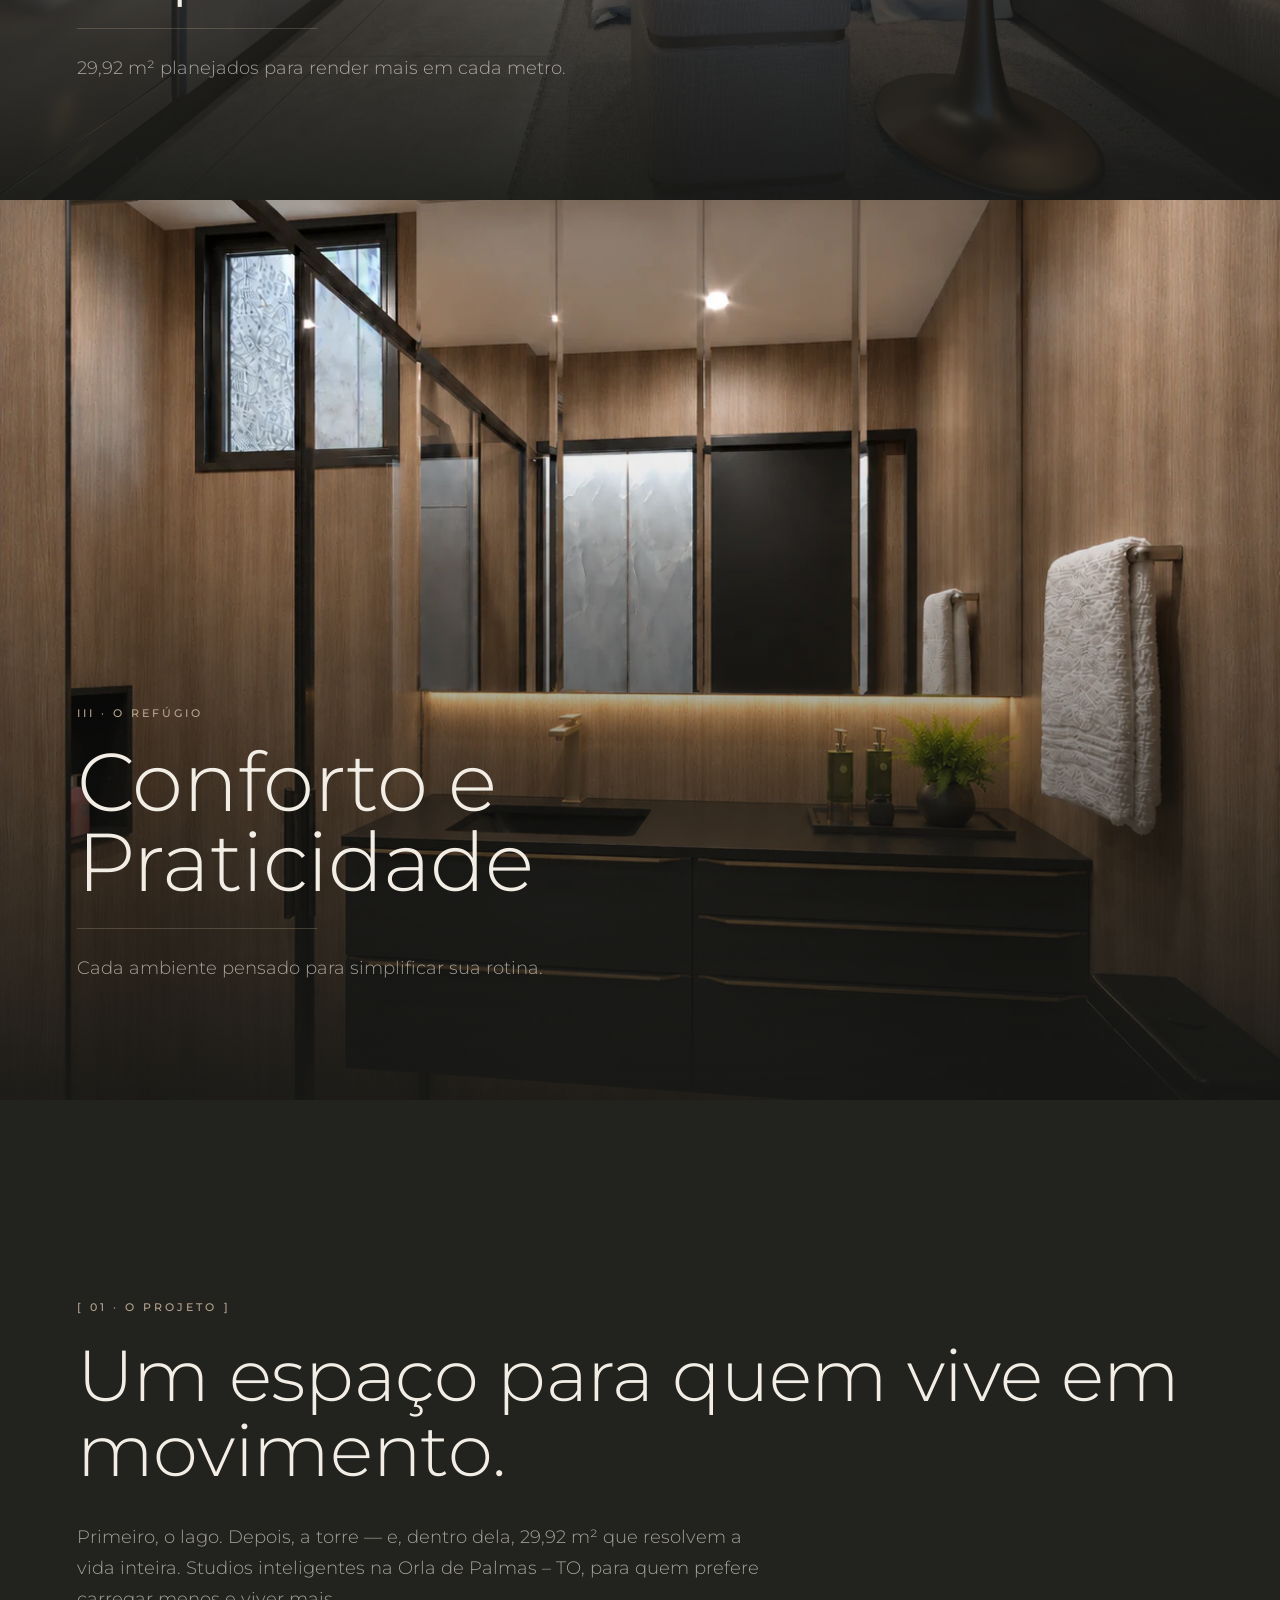
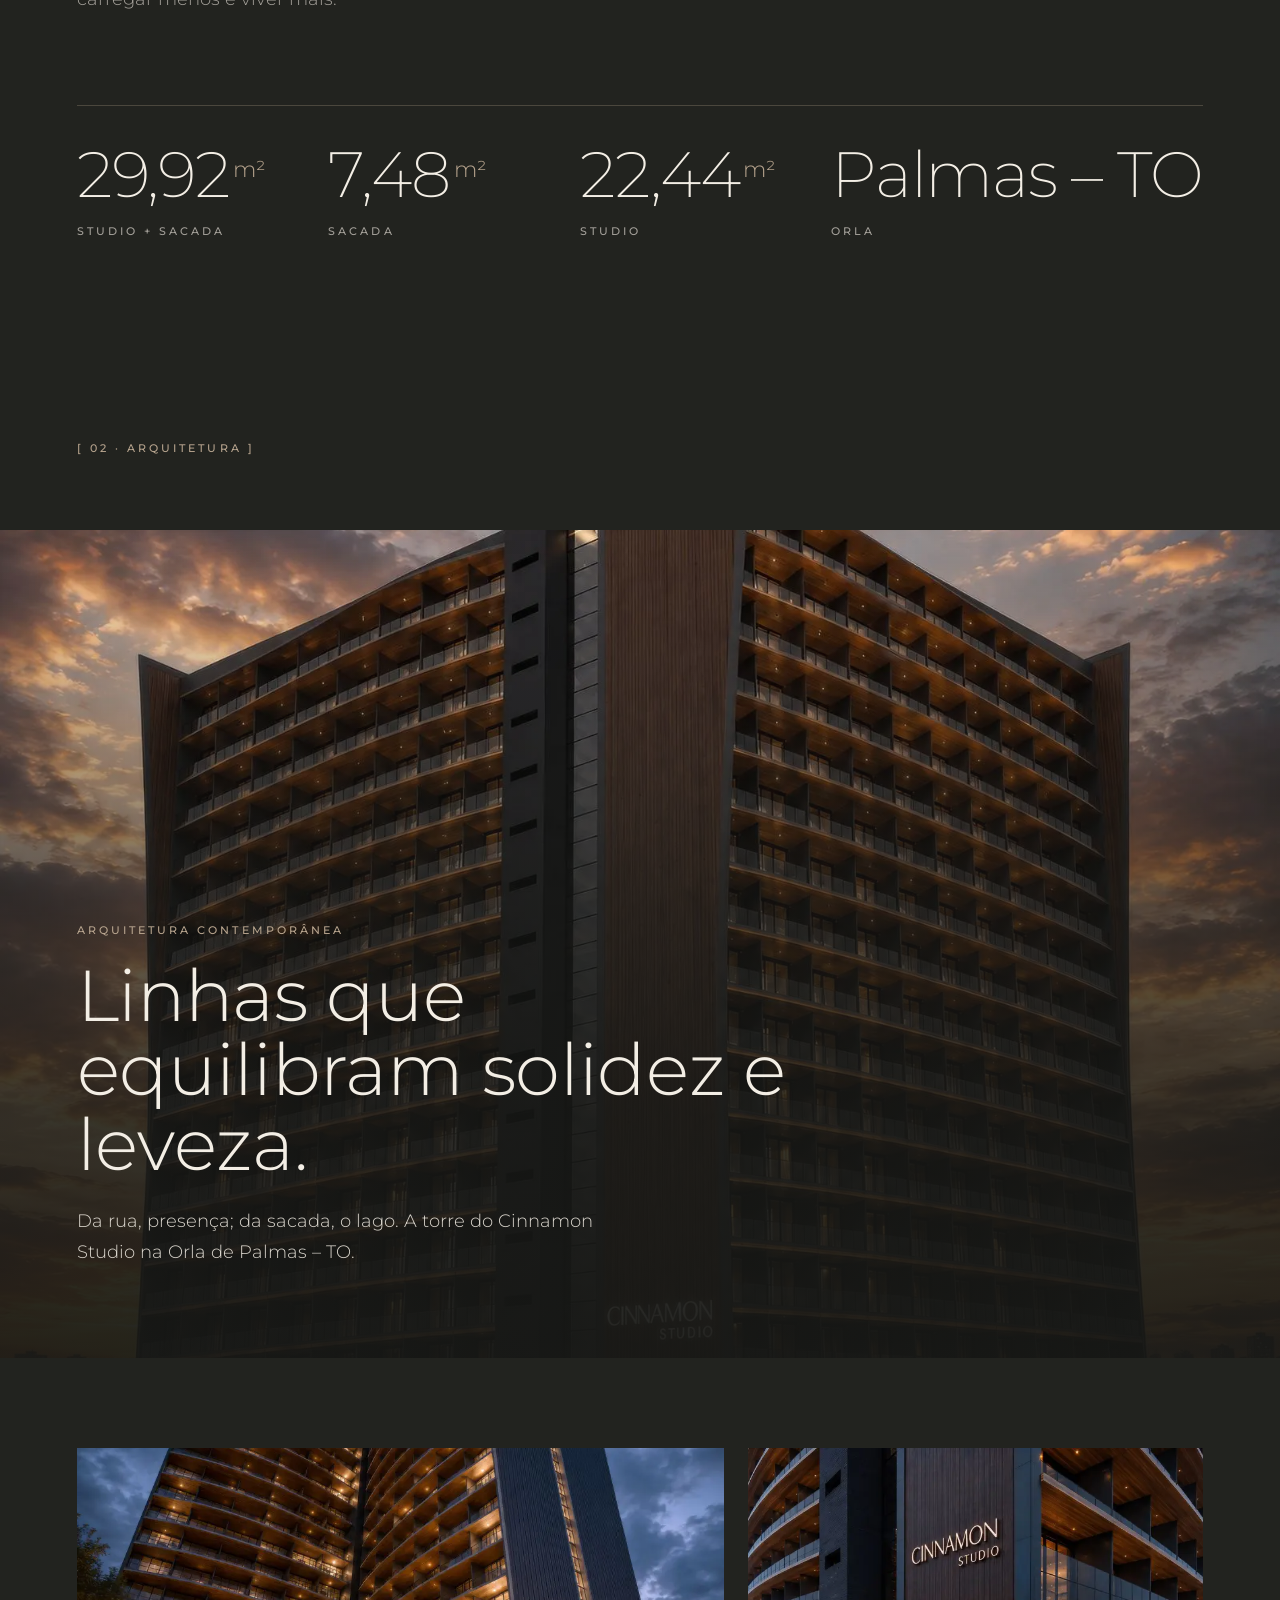
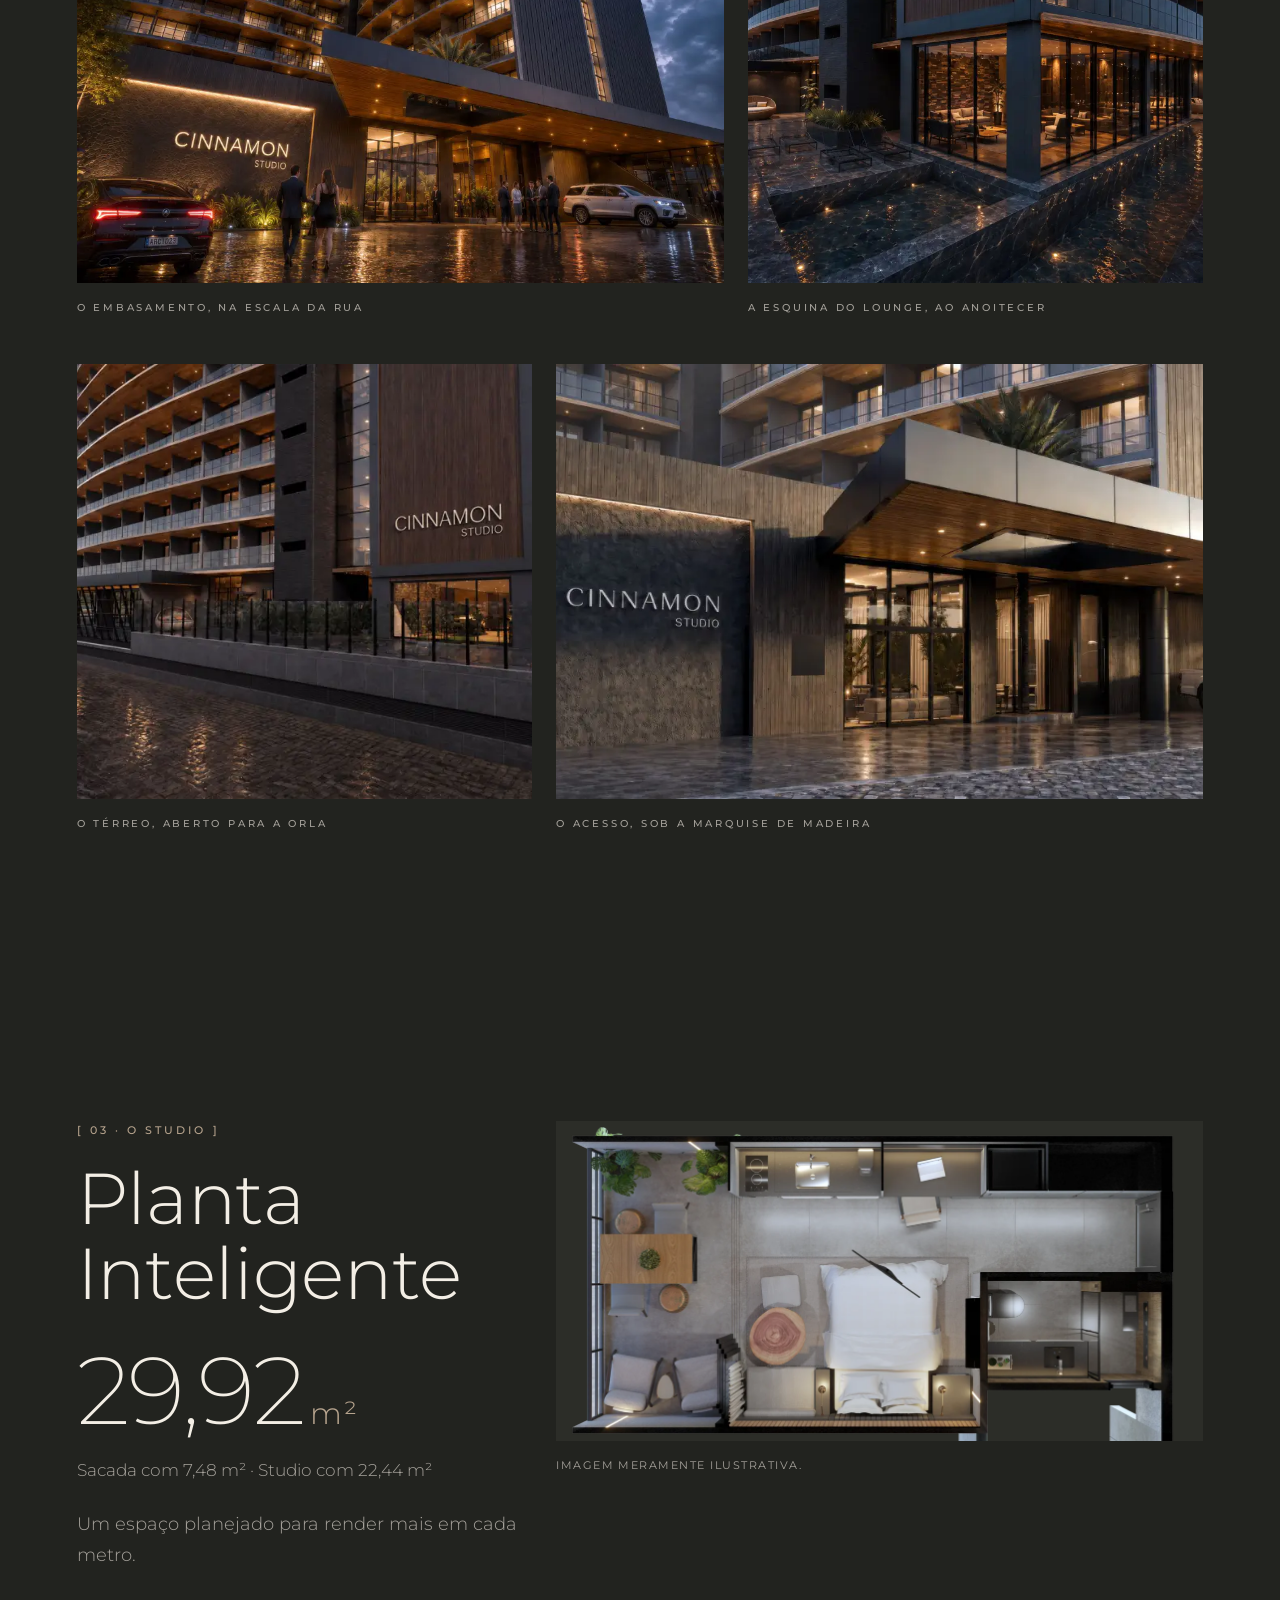
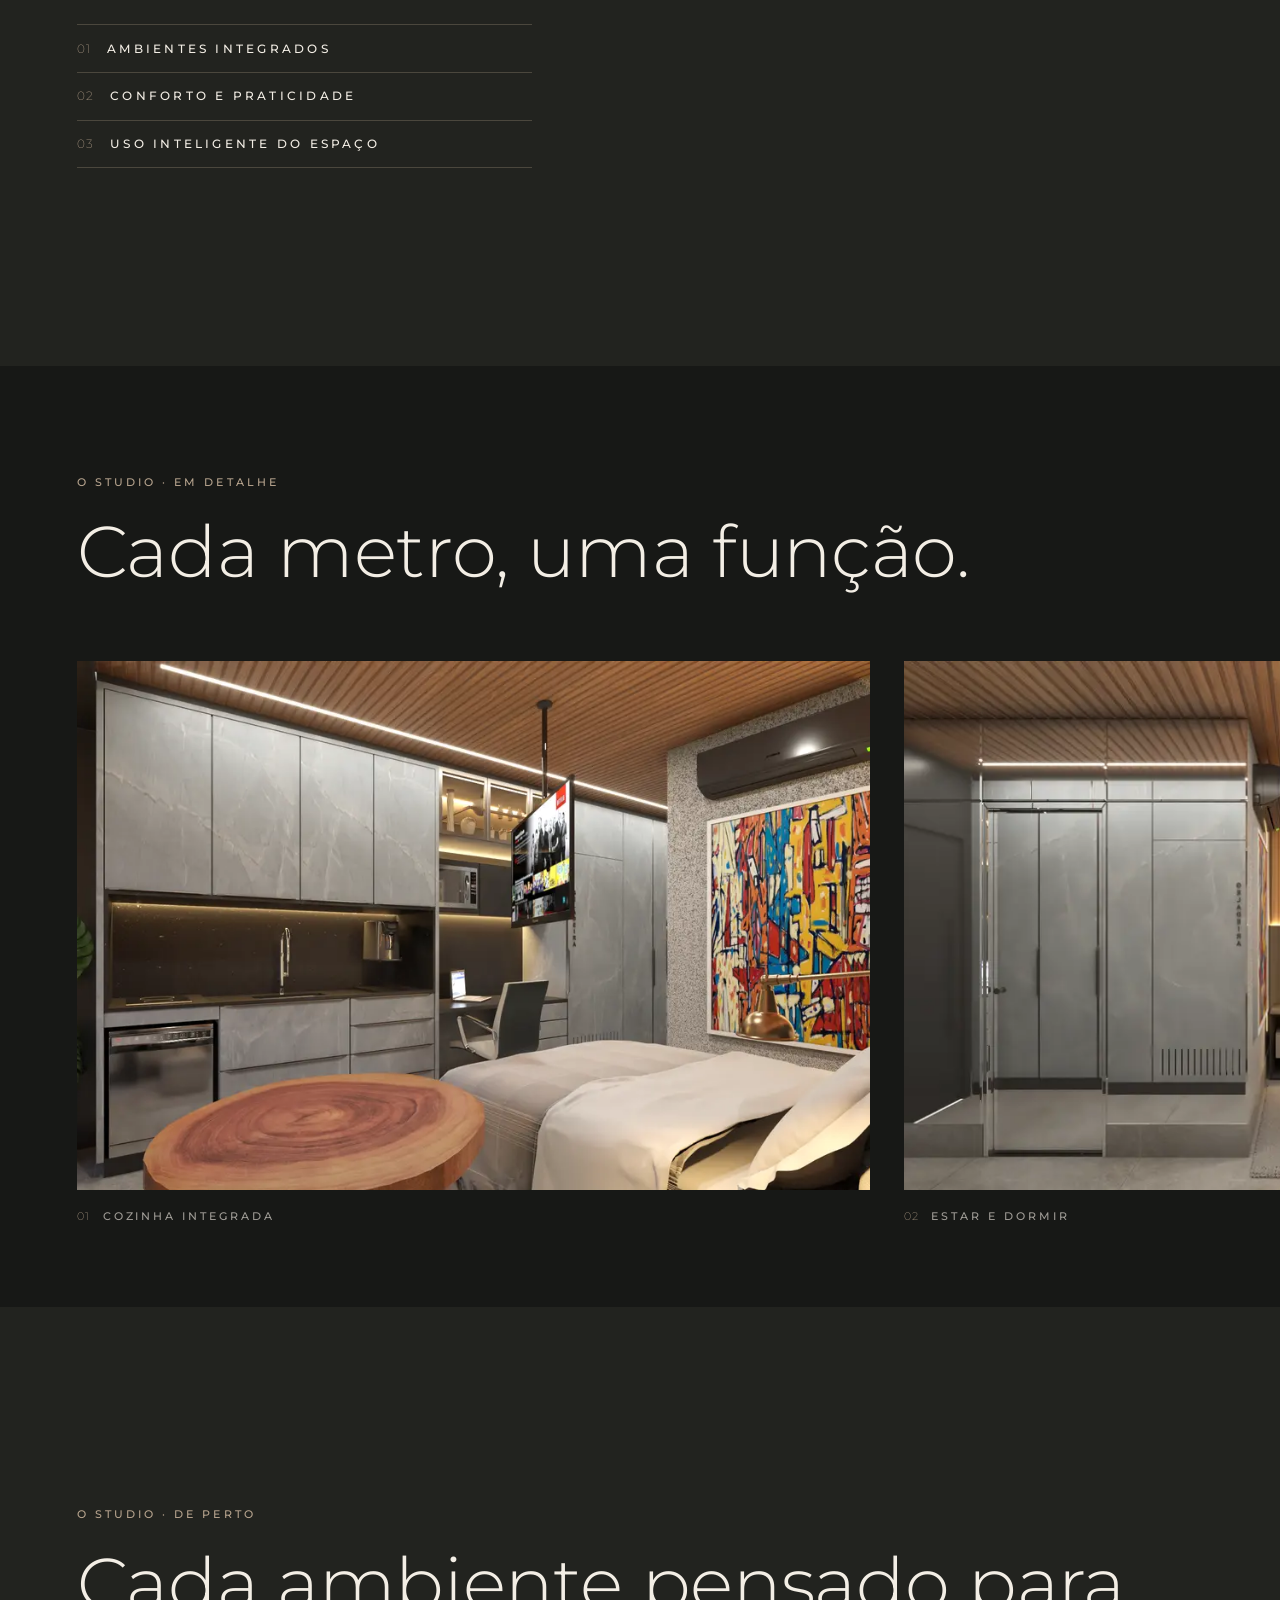
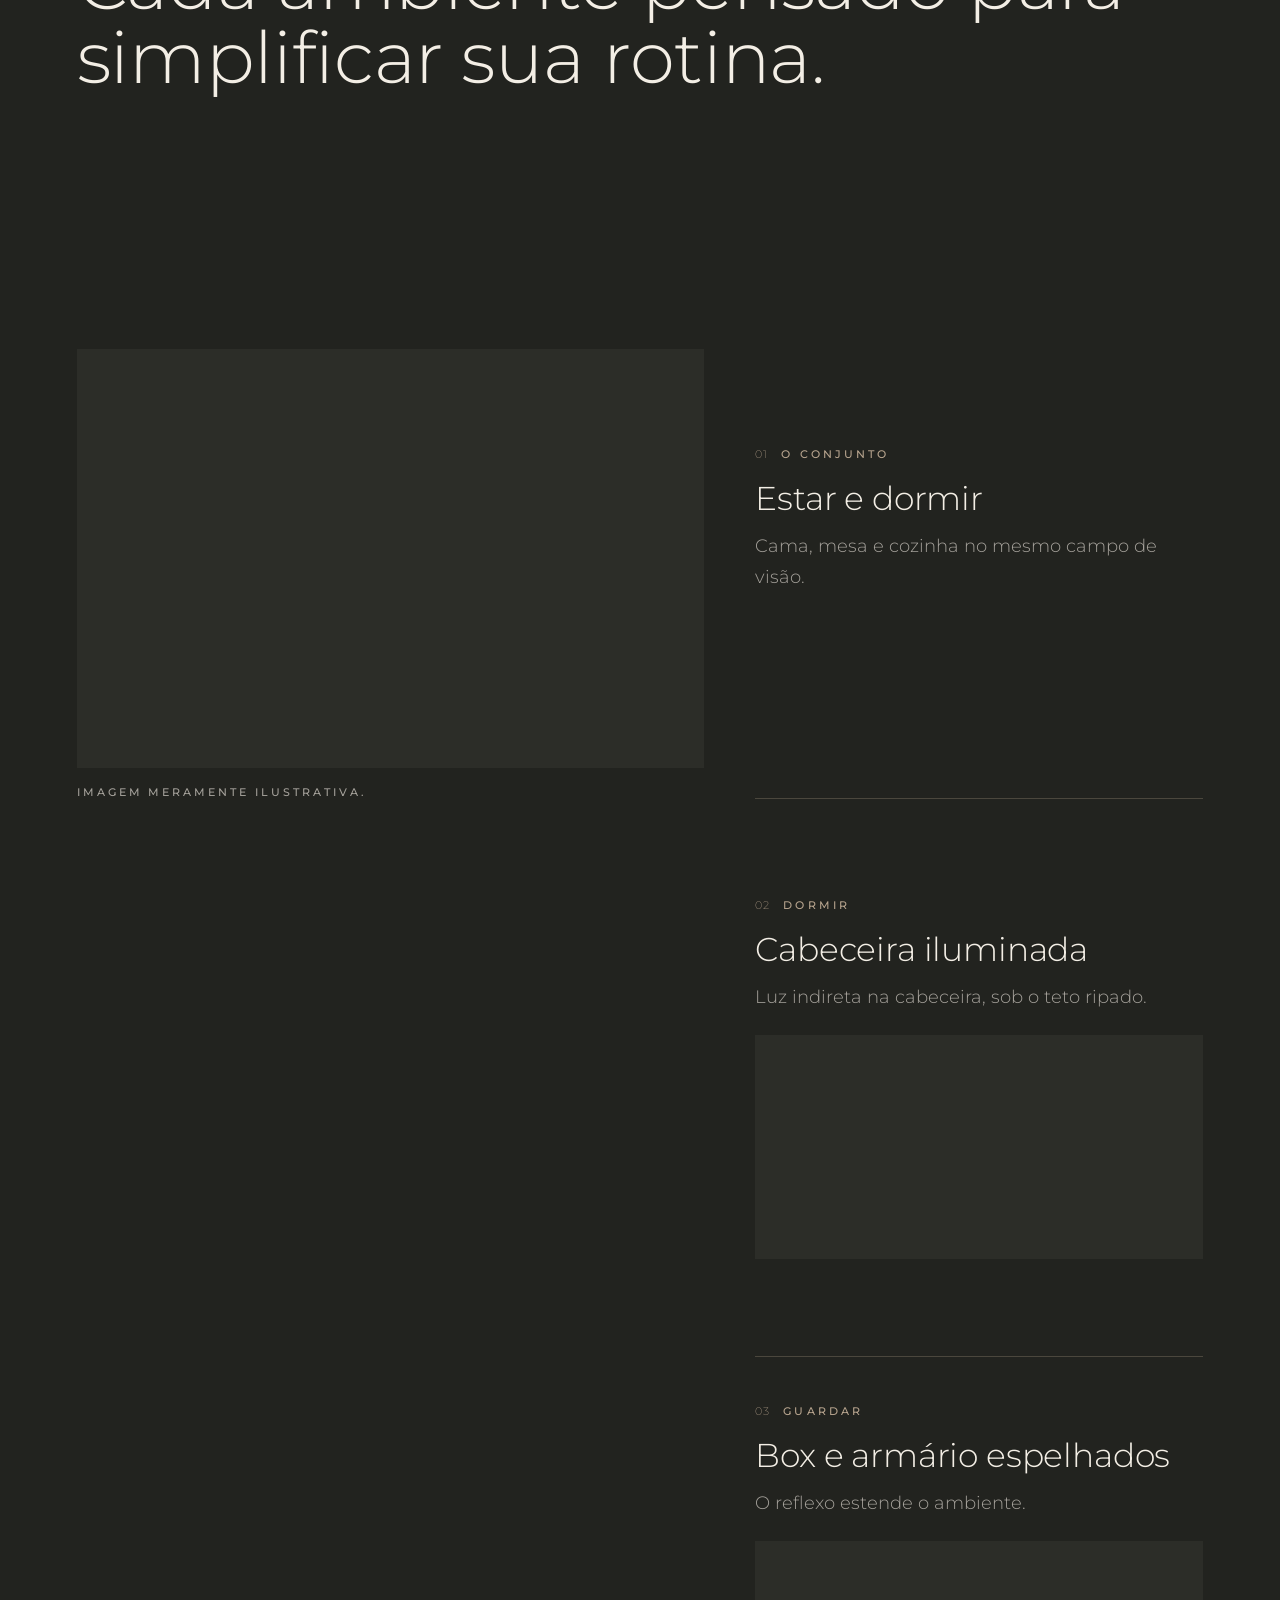
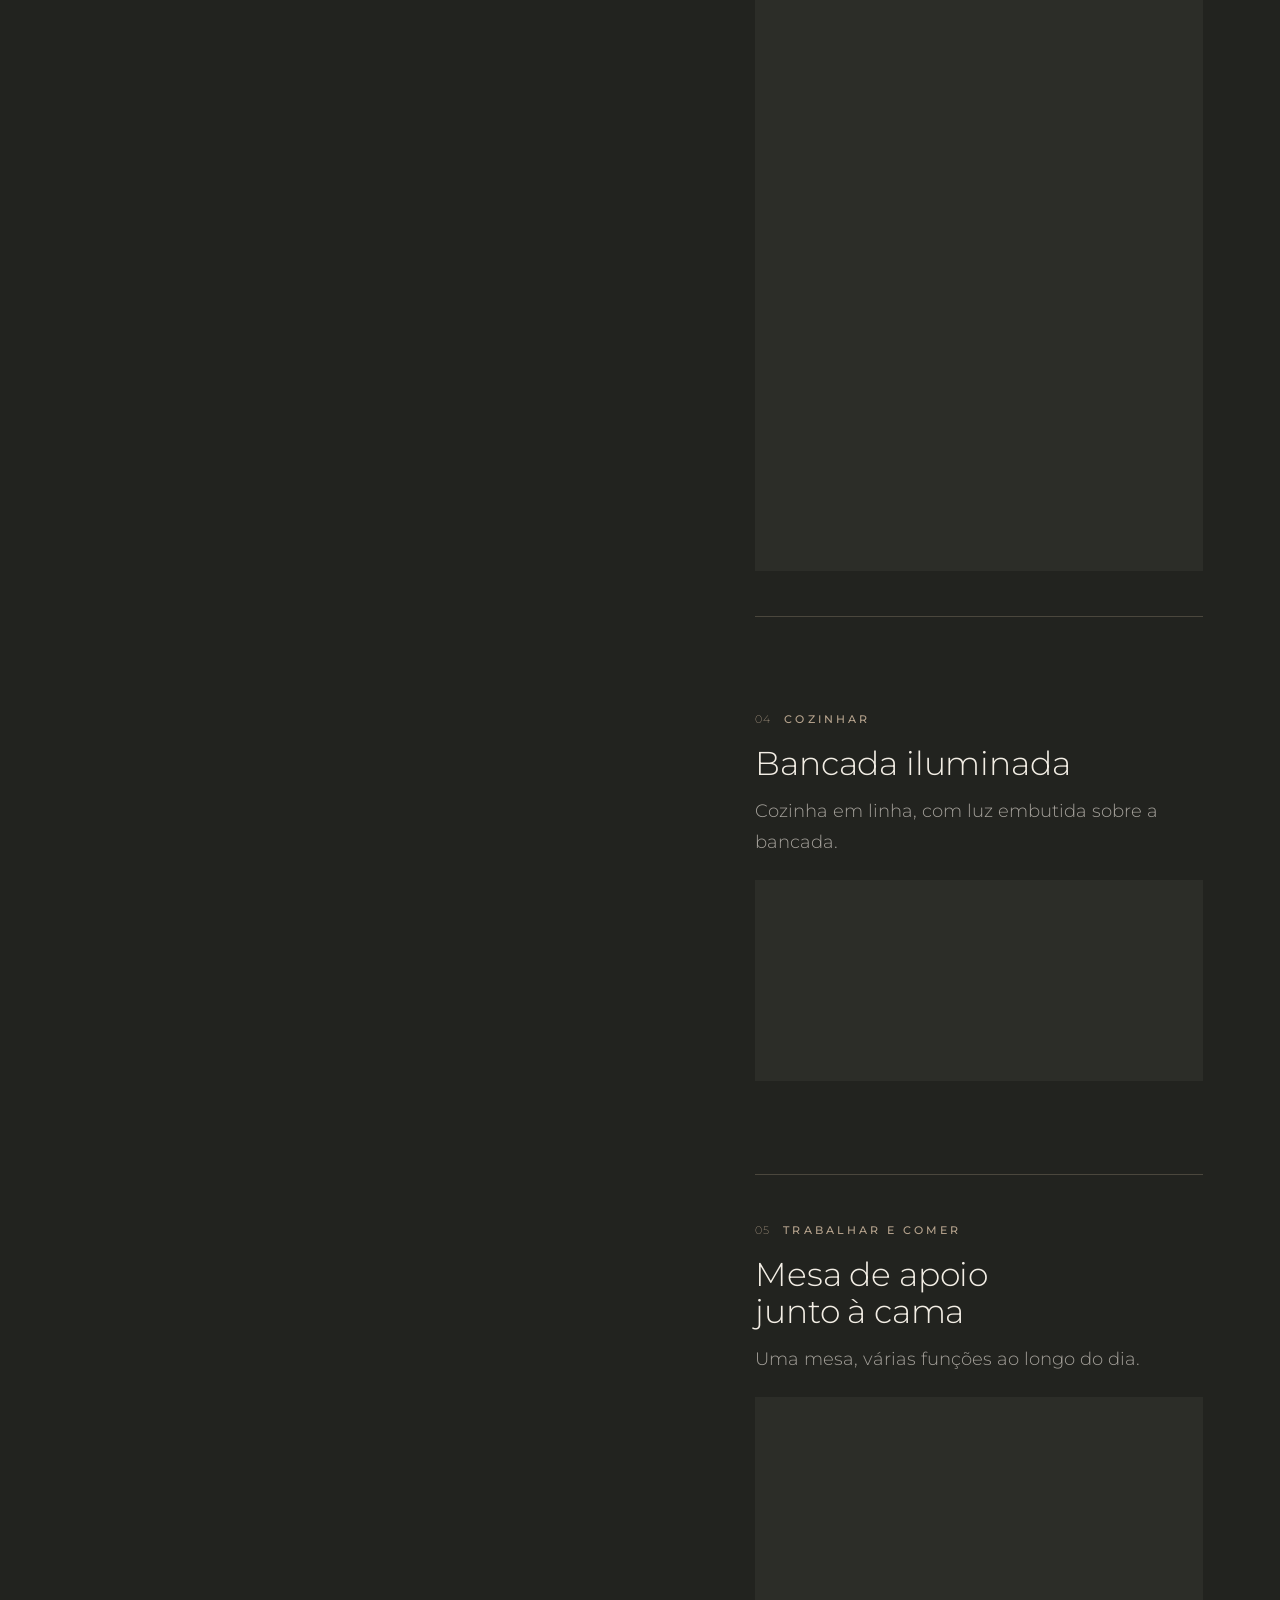
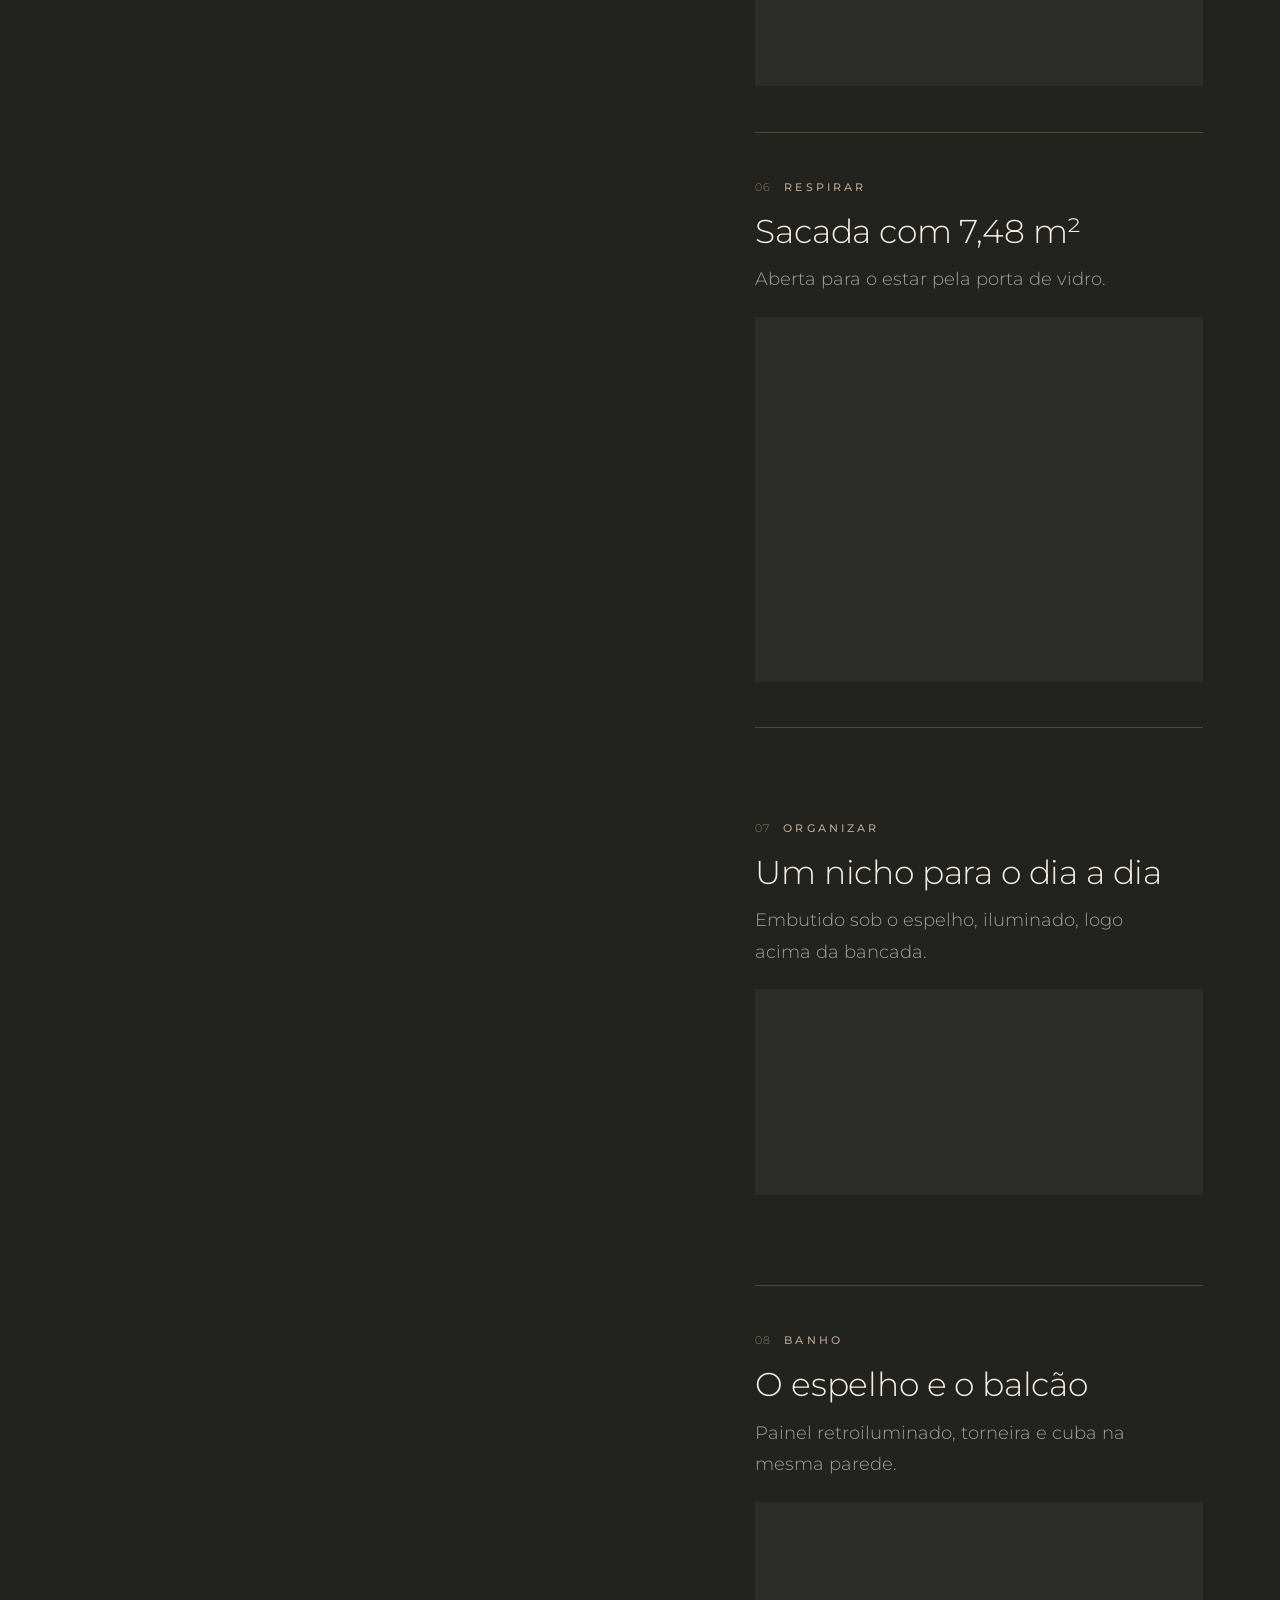
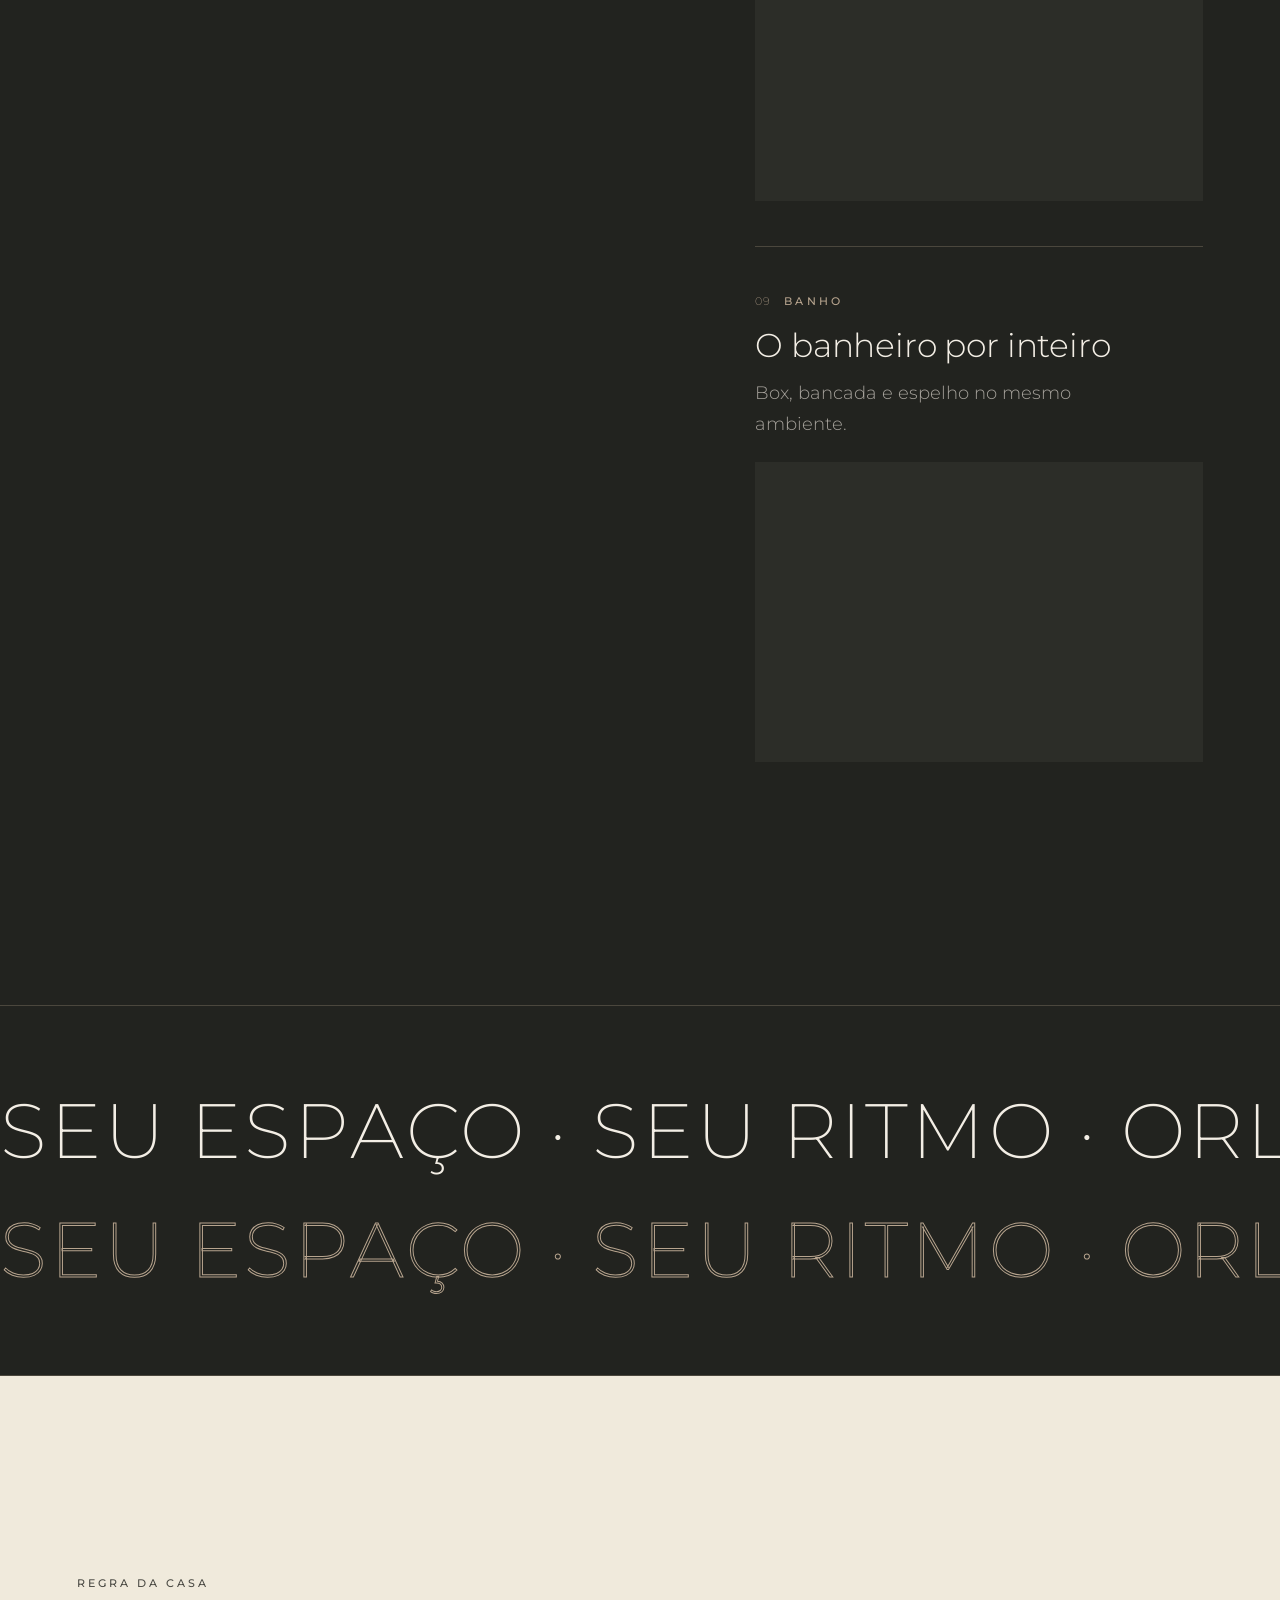
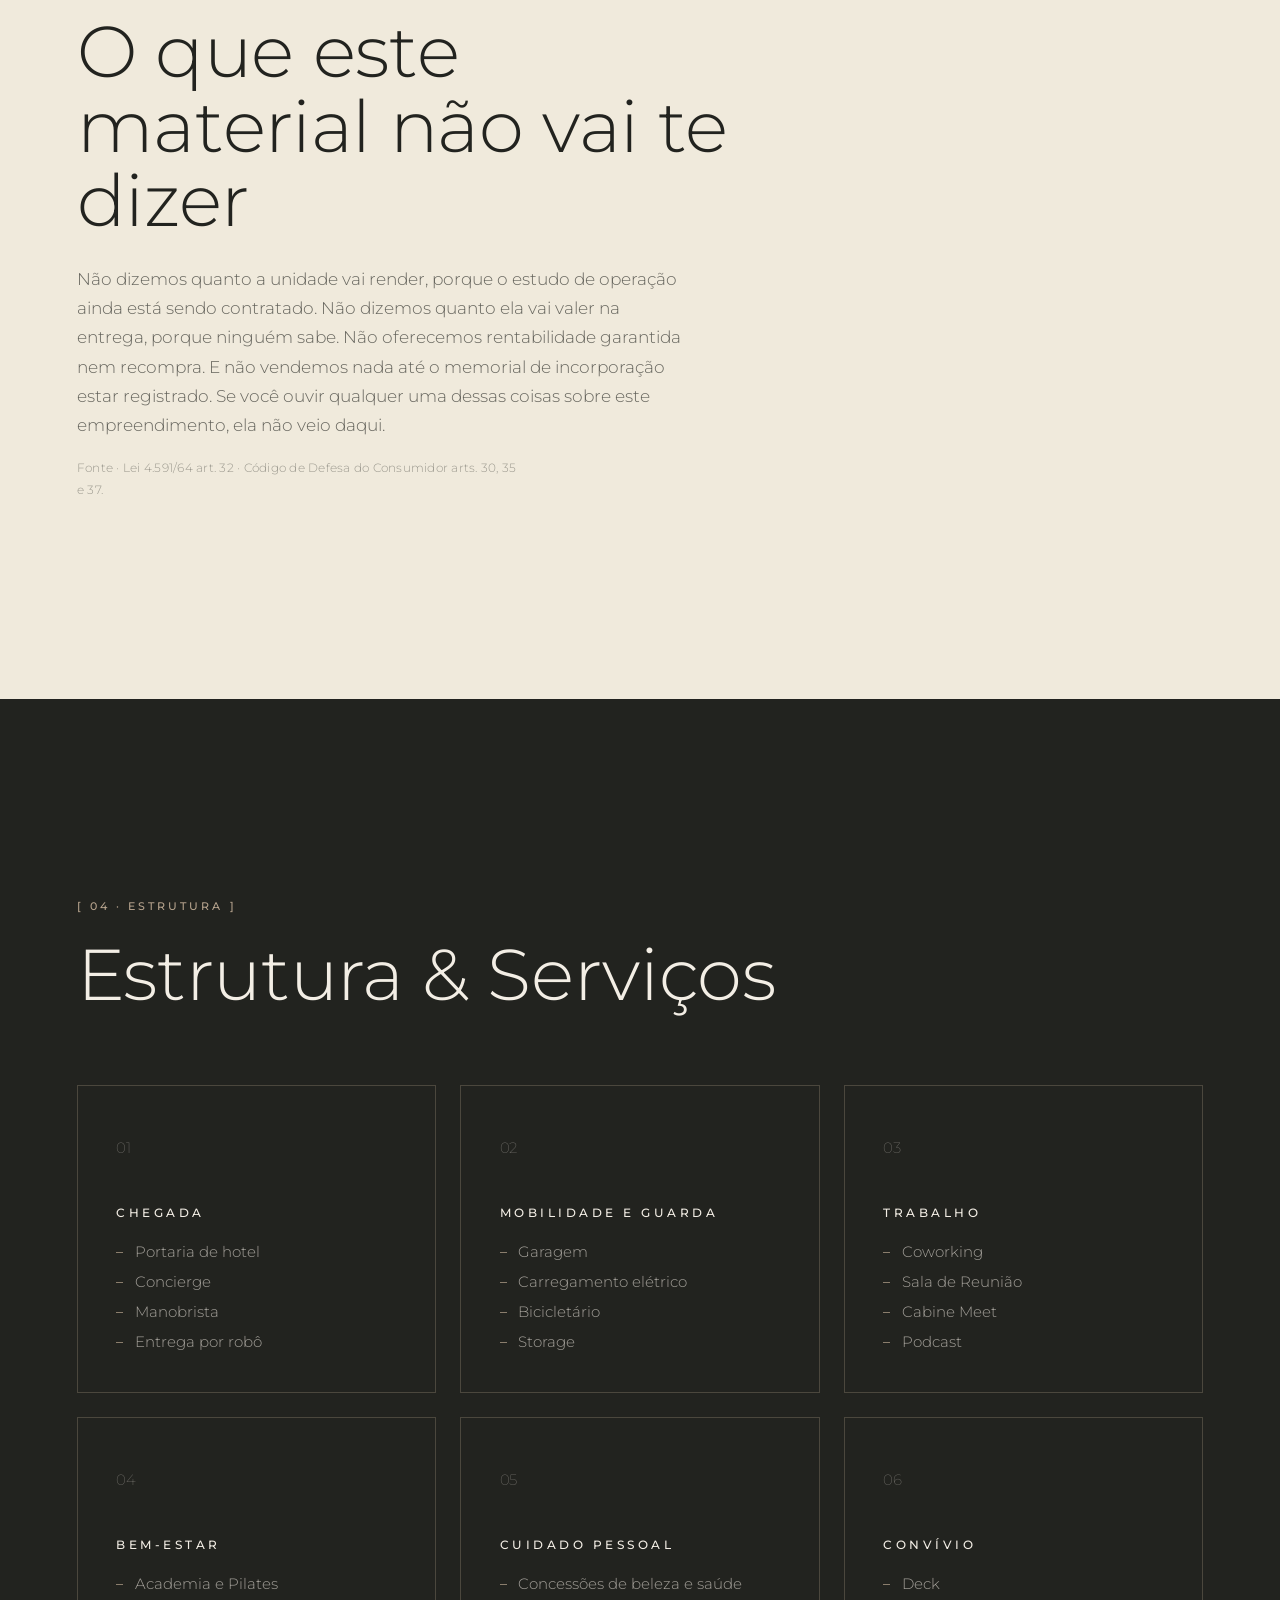
==== commit 2bf0a9d3: "Põe o atalho da Experiência 360° ao lado do menu Link no cabeçalho, do lado do botão de menu, que le" ====
--- a/index.html
+++ b/index.html
@@ -47,7 +47,7 @@
   <link rel="preload" as="image" href="img/ext-baixo-960.webp" media="(max-width: 768px)" fetchpriority="high">
   <link rel="preload" as="image" href="img/ext-baixo-1920.webp" media="(min-width: 768.02px)" fetchpriority="high">
 
-  <link rel="stylesheet" href="css/style.css?v=20260929a">
+  <link rel="stylesheet" href="css/style.css?v=20260929b">
 
   <!-- O hambúrguer NÃO pode depender de rede: js/menu.js é um <script defer>
        e roda depois do bundle do CDN, então em 4G frio o header ficava sem
@@ -185,10 +185,18 @@
     <a href="#hero" class="wordmark" aria-label="Cinnamon Studio — voltar ao início">
       <svg class="wordmark__art" viewBox="82.91 446.67 912.09 185.09" aria-hidden="true" focusable="false"><use href="#logo-cinnamon"/></svg>
     </a>
-    <!-- "Entre em contato" vive no rodapé do drawer: repetir aqui duplicava
-         o mesmo destino a dois cliques de distância um do outro -->
-    <button class="header-menu-btn" type="button" data-menu-toggle
-            aria-expanded="false" aria-controls="menu-overlay"><span class="menu-icon" aria-hidden="true"><span></span><span></span><span></span></span><span class="header-menu-btn__txt">Menu</span></button>
+    <div class="site-header__acoes">
+      <!-- atalho para #tour: âncora comum, então funciona sem JS; com JS o
+           tour360.js leva o scroll ao palco e o deixa centrado na tela -->
+      <a class="header-360" href="#tour" aria-label="Experiência 360°">
+        <svg class="header-360__icon" viewBox="0 0 24 24" aria-hidden="true" focusable="false"><circle cx="12" cy="12" r="11.5"/><ellipse cx="12" cy="12" rx="11.5" ry="4.6"/></svg>
+        <span class="header-360__txt"><span class="header-360__long">Experiência </span>360°</span>
+      </a>
+      <!-- "Entre em contato" vive no rodapé do drawer: repetir aqui duplicava
+           o mesmo destino a dois cliques de distância um do outro -->
+      <button class="header-menu-btn" type="button" data-menu-toggle
+              aria-expanded="false" aria-controls="menu-overlay"><span class="menu-icon" aria-hidden="true"><span></span><span></span><span></span></span><span class="header-menu-btn__txt">Menu</span></button>
+    </div>
   </header>
 
   <!-- menu global — drawer de 1/3 entrando pela direita. Gêmeo do markup
@@ -1155,7 +1163,7 @@
   <script defer src="js/hero.js?v=20260827h"></script>
   <script defer src="js/sections.js?v=20260929a"></script>
   <!-- vanilla, não depende do CDN: o tour abre mesmo se o GSAP falhar -->
-  <script defer src="js/tour360.js?v=20260929a"></script>
+  <script defer src="js/tour360.js?v=20260929b"></script>
 
 </body>
 </html>
--- a/css/style.css
+++ b/css/style.css
@@ -341,6 +341,62 @@
 .site-header > *{ pointer-events:auto; }
 
 .site-header .wordmark{ width:clamp(92px, 8.5vw, 118px); }
+
+/* grupo à direita: atalho do tour + botão de menu */
+.site-header__acoes{
+  display:flex;
+  align-items:center;
+  gap:clamp(14px, 2vw, 28px);
+}
+/* Atalho "Experiência 360°" — mesma língua do botão de menu (eyebrow em
+   caps, hairline da marca), com um glifo próprio: o círculo do motivo da
+   marca atravessado por uma órbita. Ancora #tour; o scroll é do
+   lenis-setup.js. Abaixo de 768px o rótulo encurta para "360°". */
+.header-360{
+  display:inline-flex;
+  align-items:center;
+  gap:10px;
+  min-height:44px; /* alvo de toque */
+  font-size:.68rem;
+  font-weight:500;
+  letter-spacing:.28em;
+  text-transform:uppercase;
+  white-space:nowrap;
+  color:var(--cream);
+  transition:color .4s var(--ease-out);
+}
+.header-360__icon{
+  width:24px;
+  height:24px;
+  flex-shrink:0;
+  fill:none;
+  stroke:currentColor;
+  stroke-width:1;
+}
+.header-360__icon ellipse{
+  transform-box:fill-box;
+  transform-origin:center;
+  transition:transform .4s var(--ease-out);
+}
+/* só com ponteiro de verdade: no toque o :hover gruda no link recém-tocado */
+@media (hover:hover){
+  .header-360:hover{ color:var(--tan); }
+  .header-360:hover .header-360__icon ellipse{ transform:scaleX(.7); }
+}
+.header-360__long{ display:none; }
+@media (min-width:768px){
+  .header-360__long{ display:inline; }
+}
+@media (max-width:767px){
+  .header-360{ font-size:.6rem; letter-spacing:.22em; }
+}
+/* hairline vertical entre os dois controles — só existe com o botão de menu */
+.site-header .header-menu-btn::before{
+  content:"";
+  width:1px;
+  height:18px;
+  background:var(--tan-soft);
+}
 
 /* O CTA "Entre em contato" saiu do header: ele vive no rodapé do drawer,
    e ter os dois deixava o mesmo destino repetido a um clique de distância.
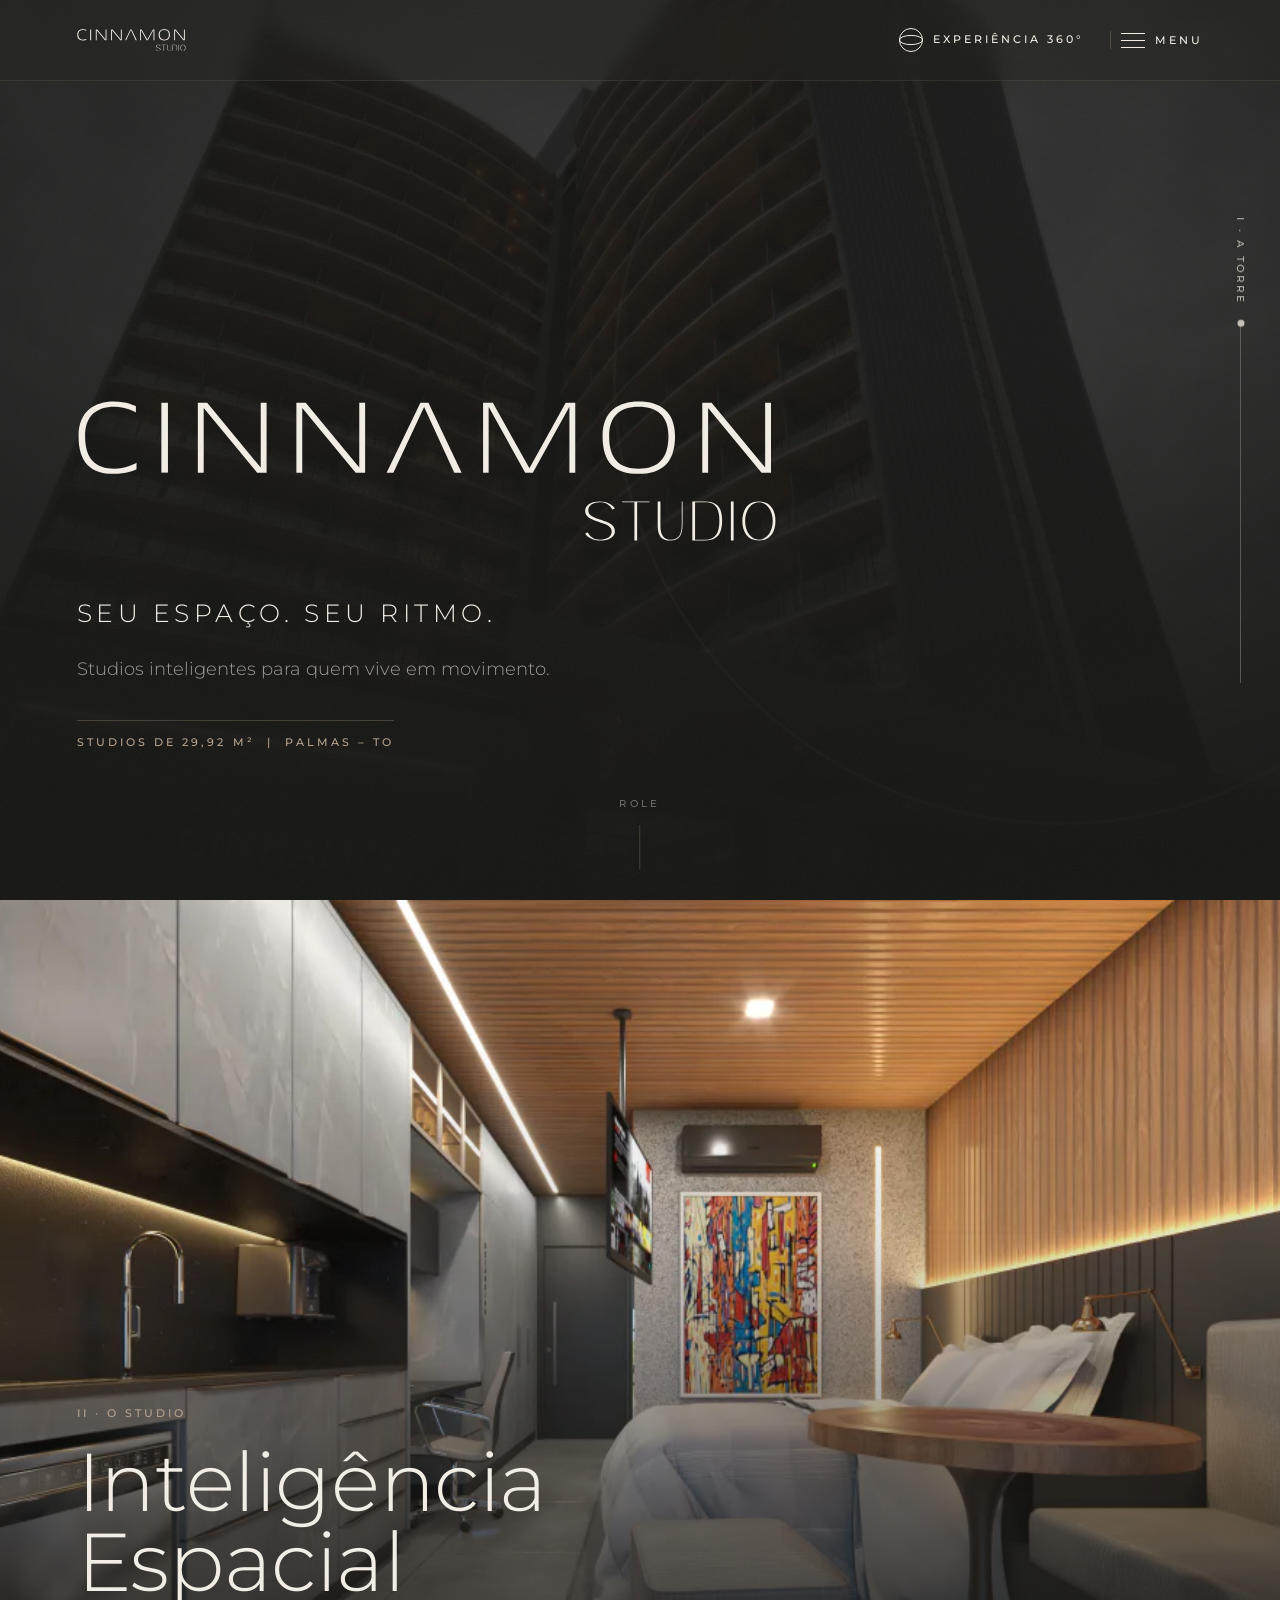
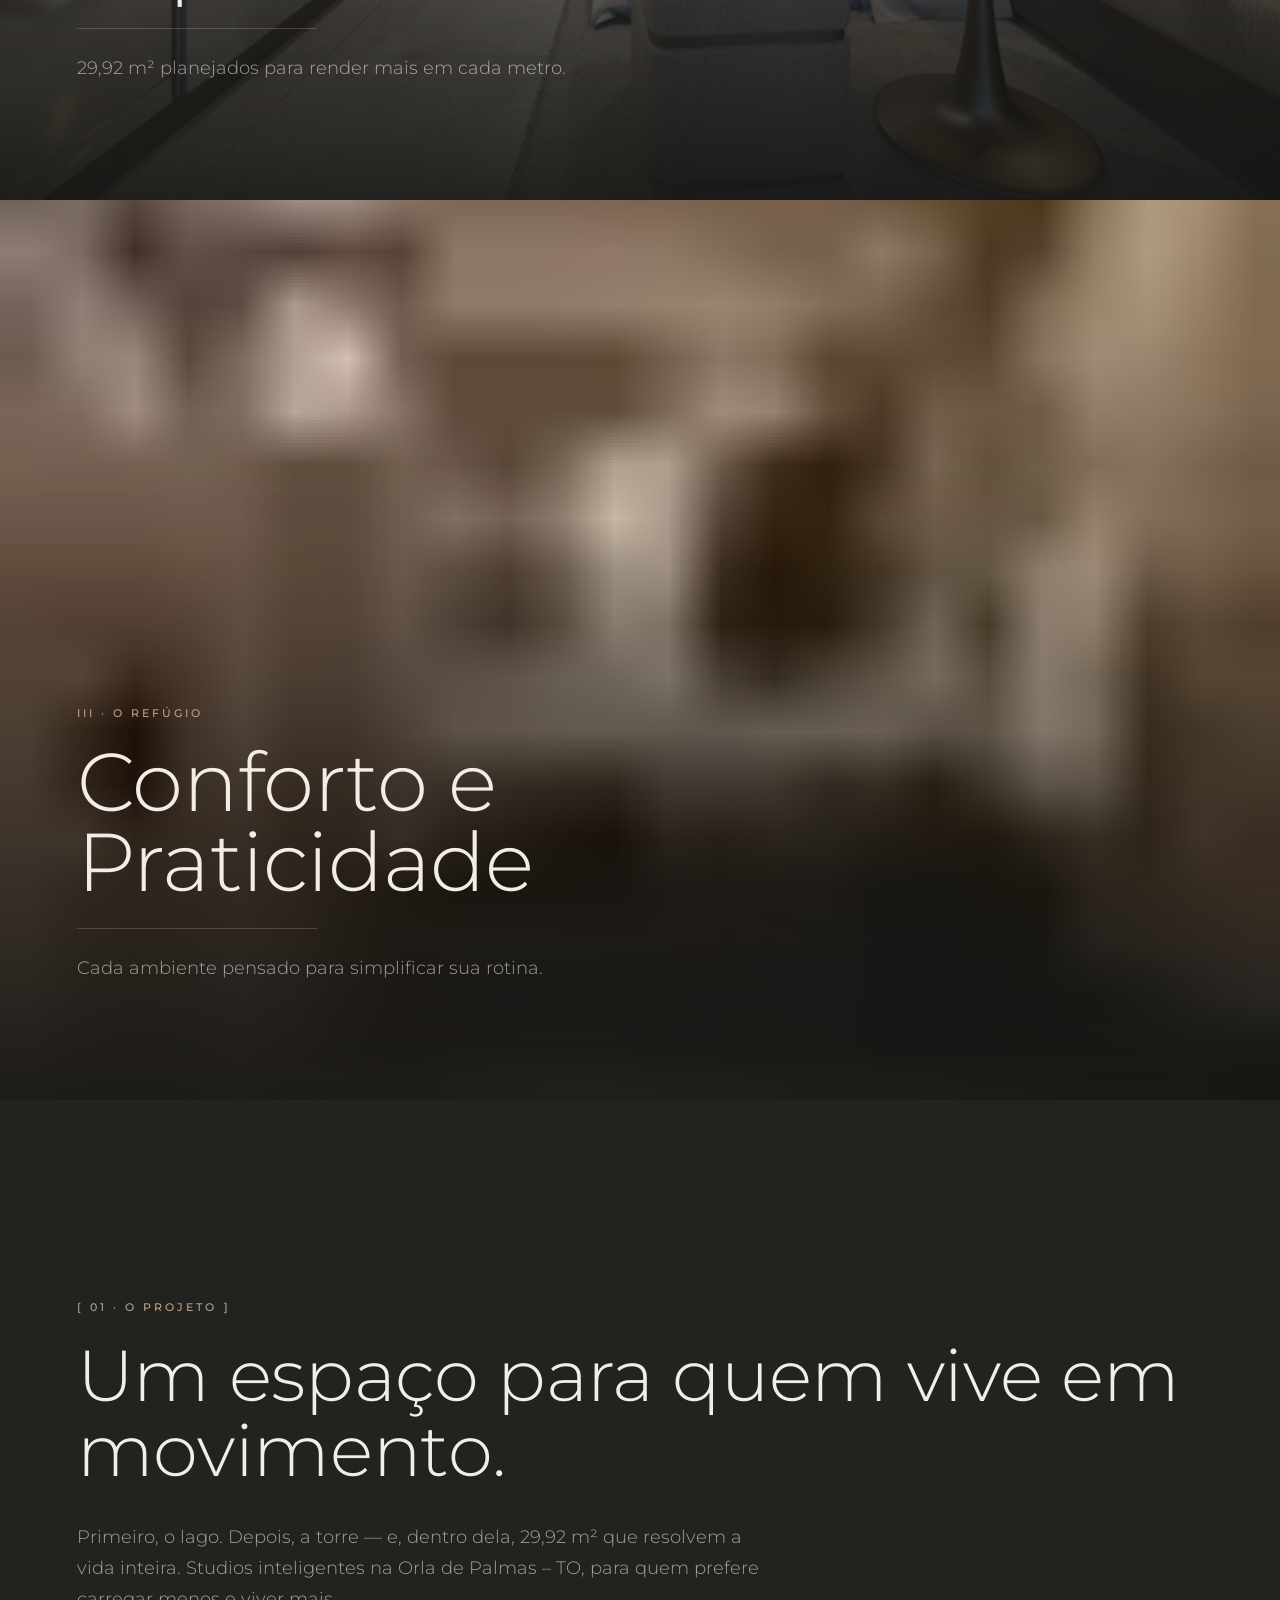
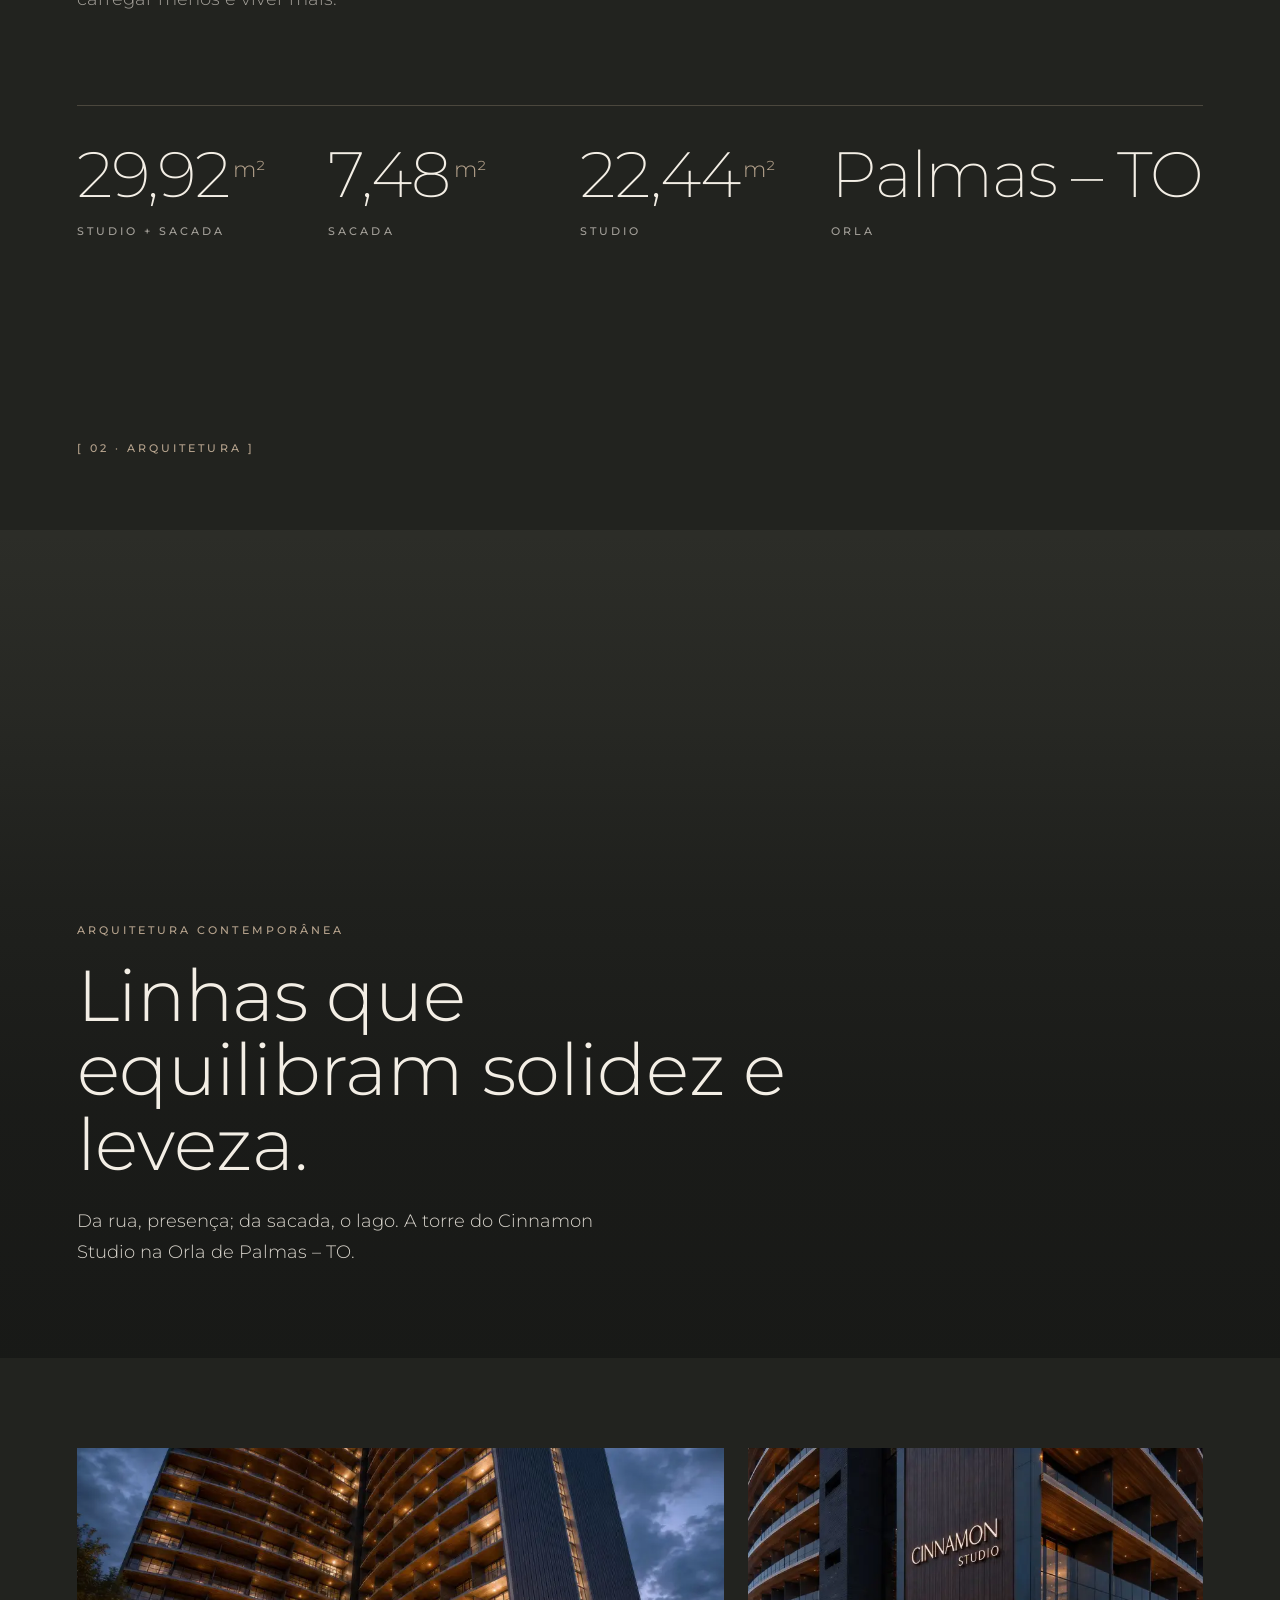
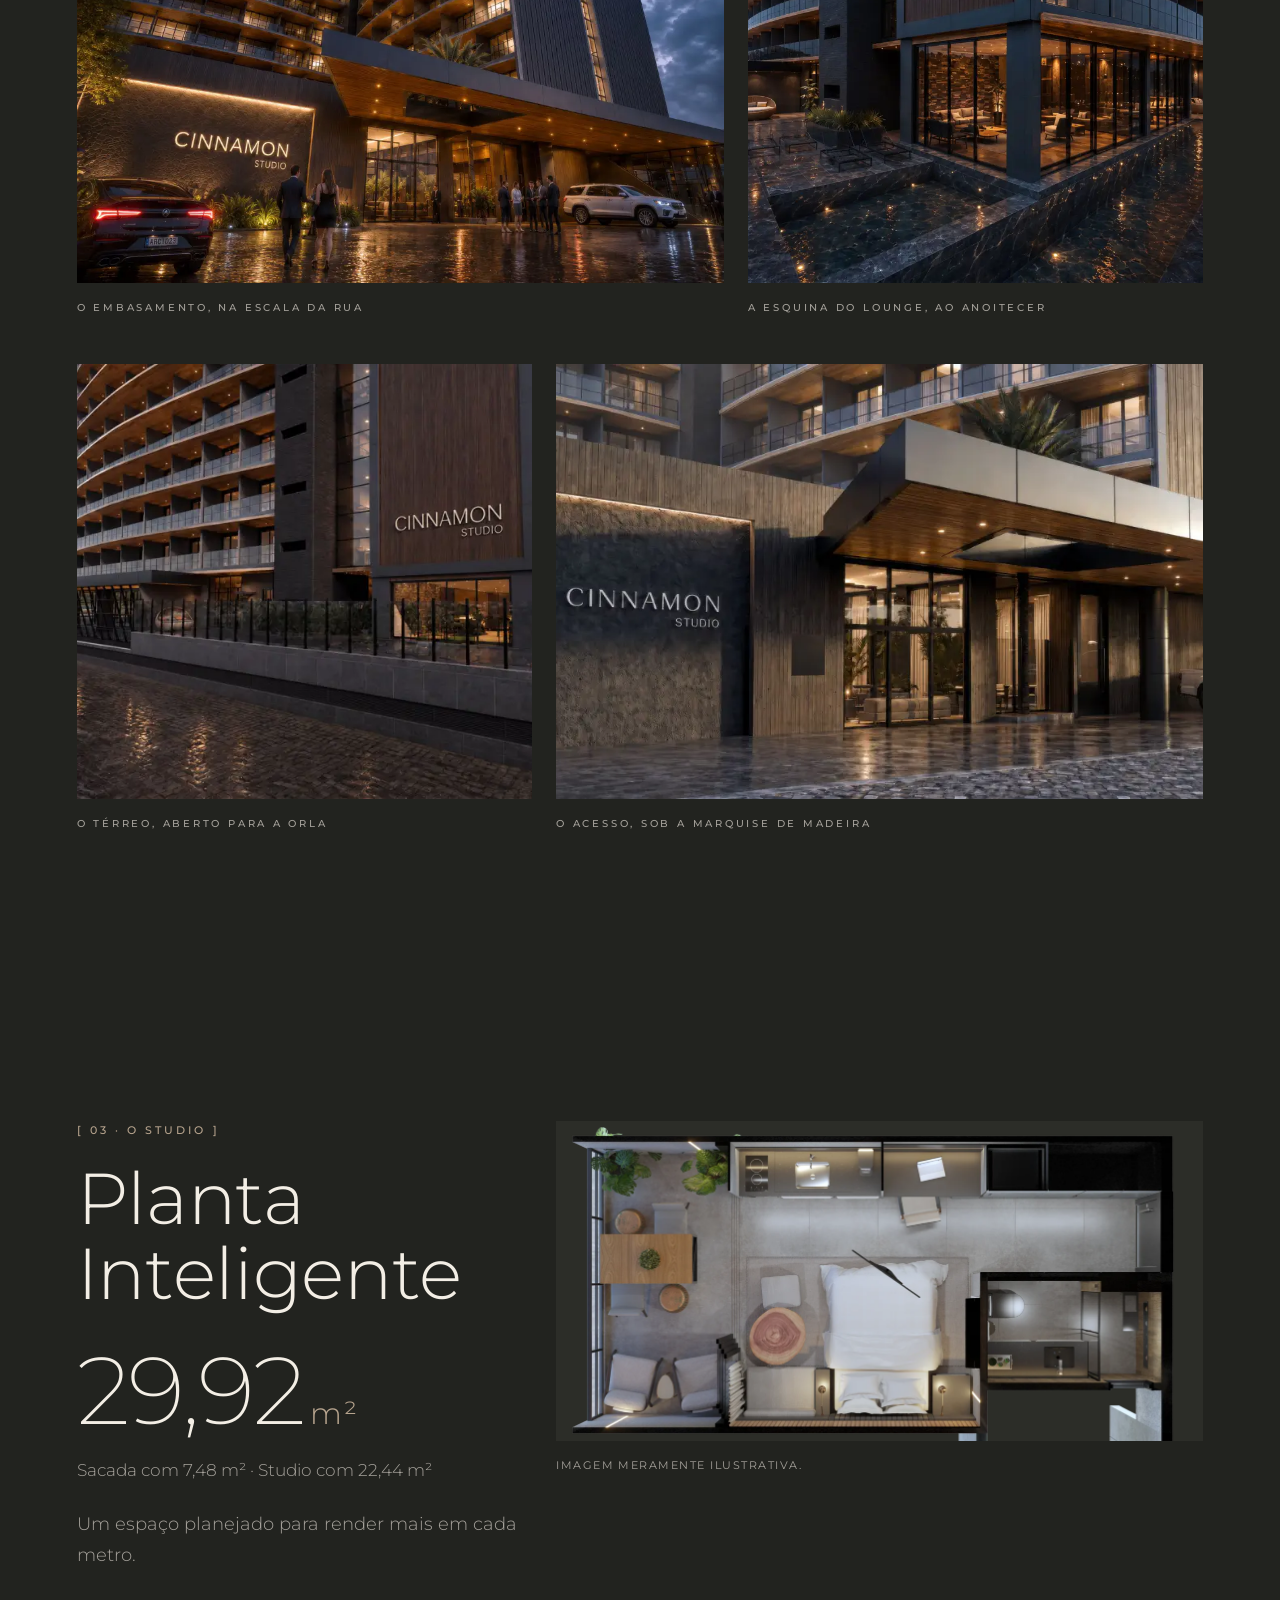
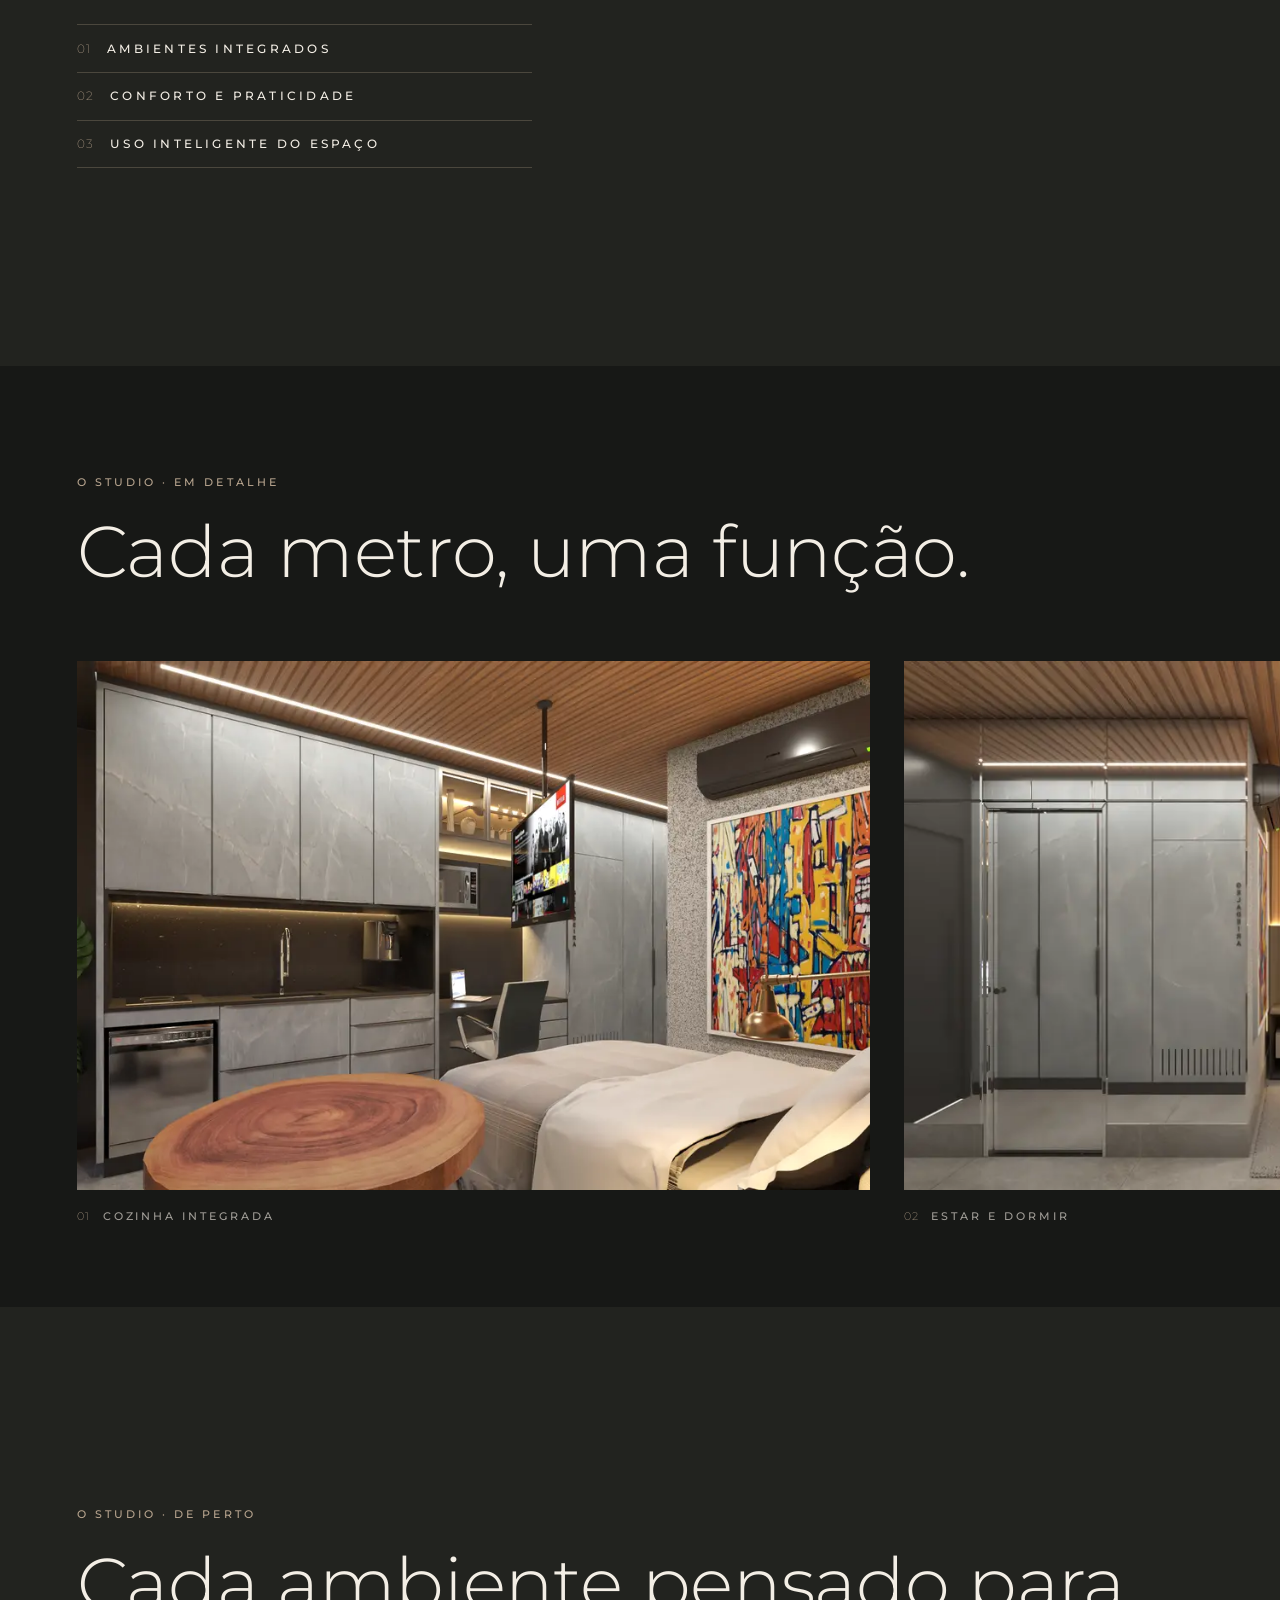
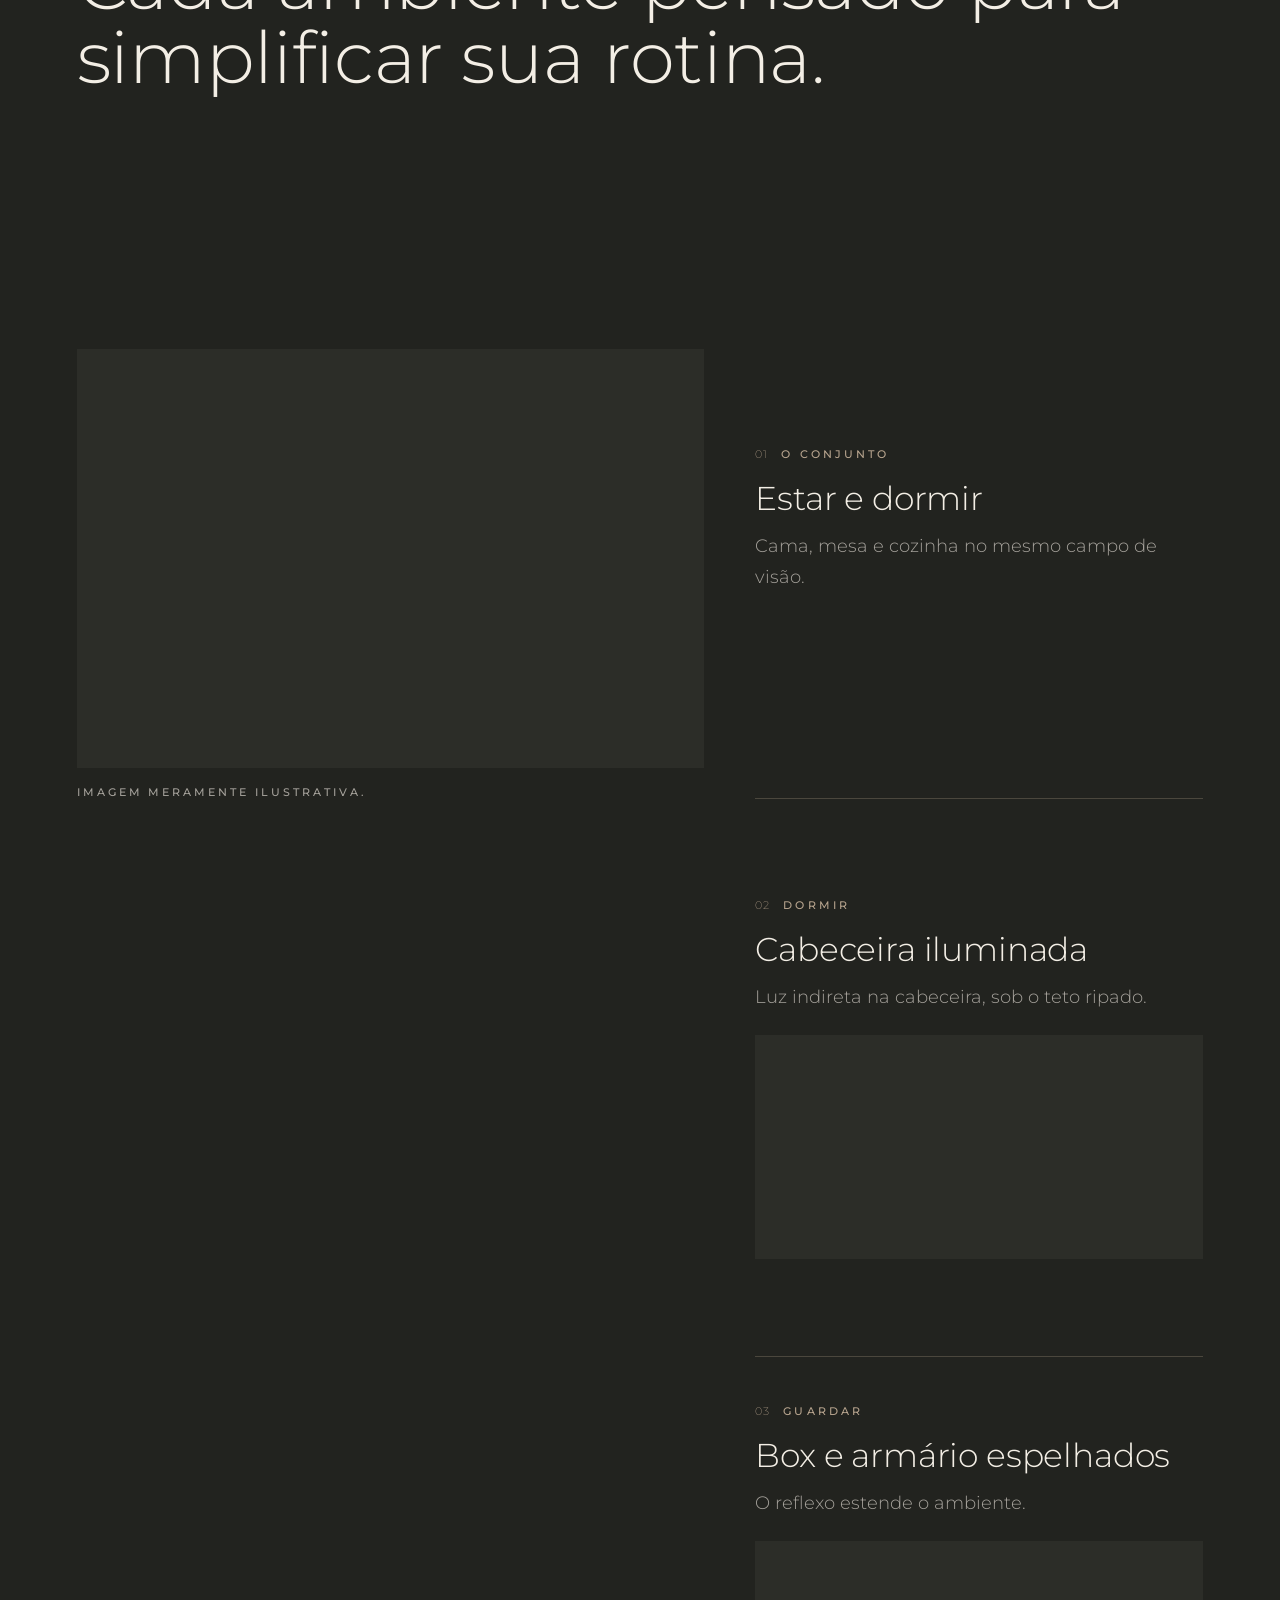
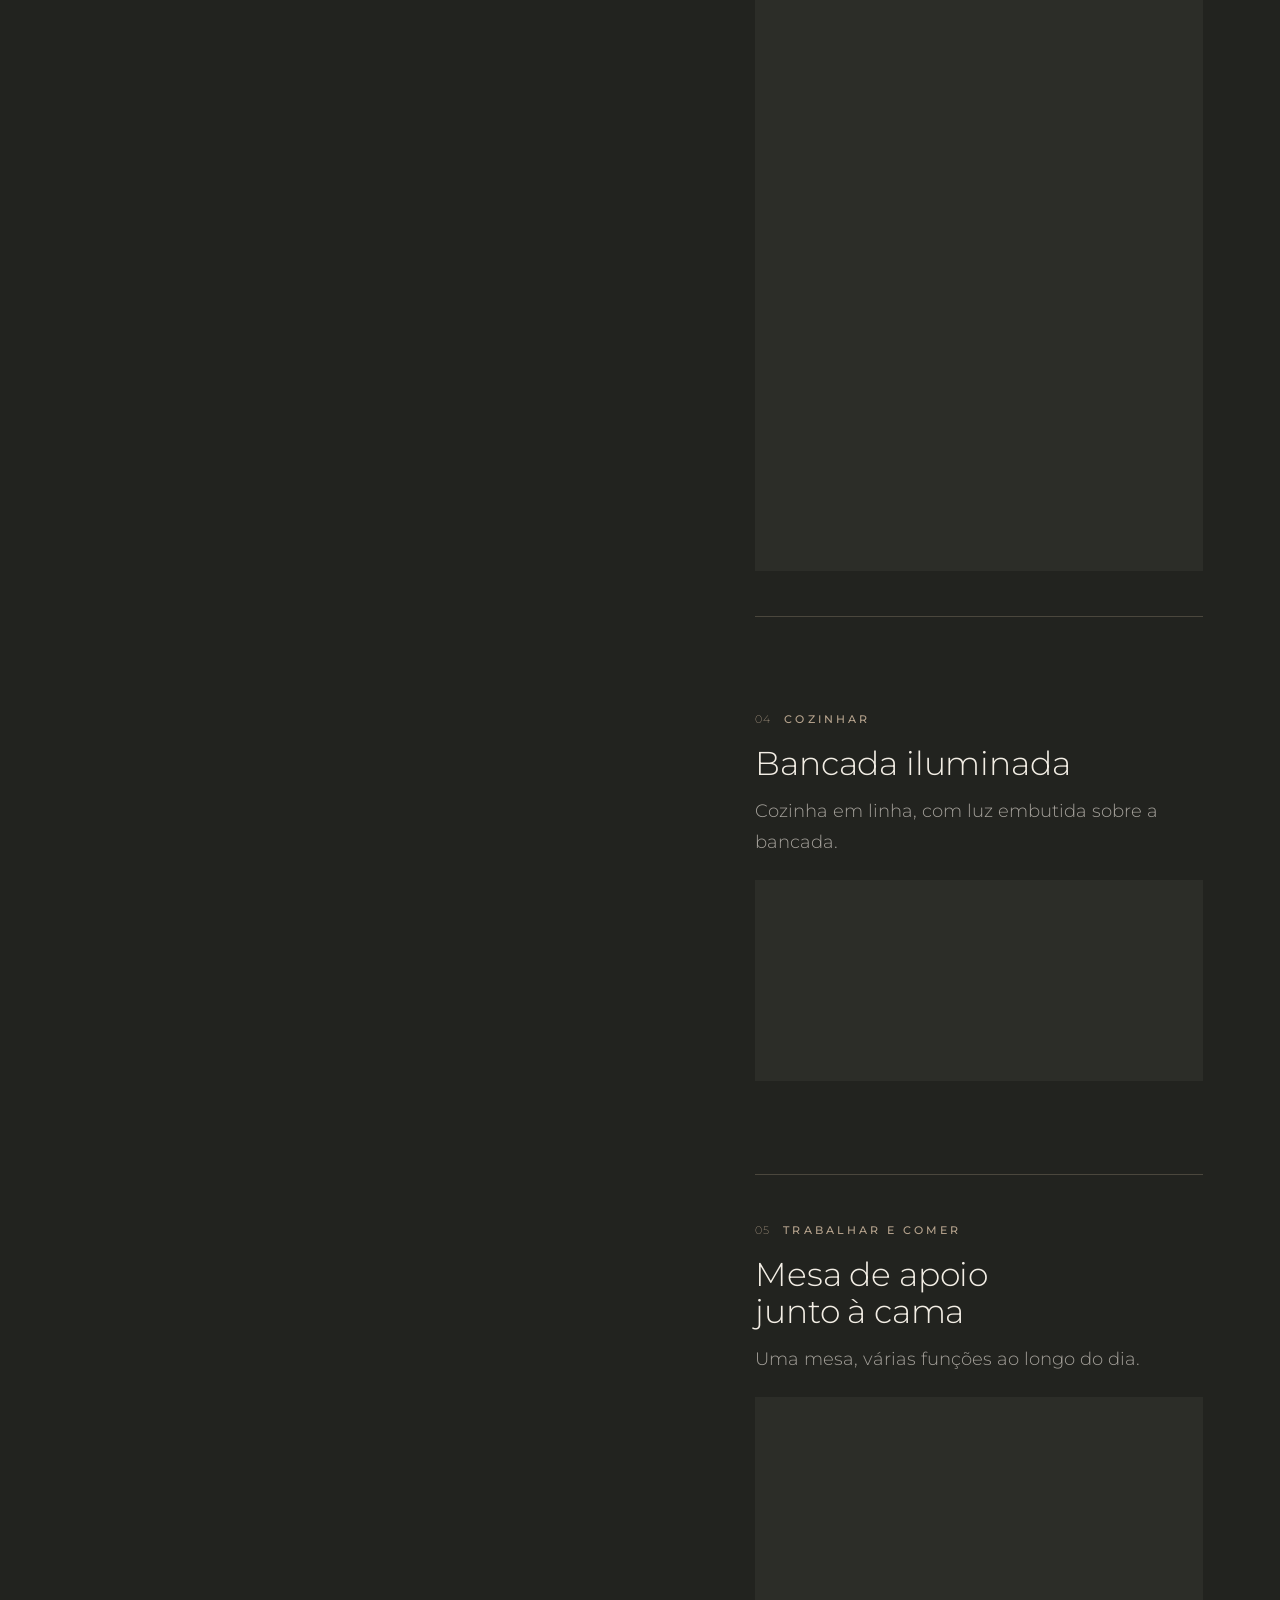
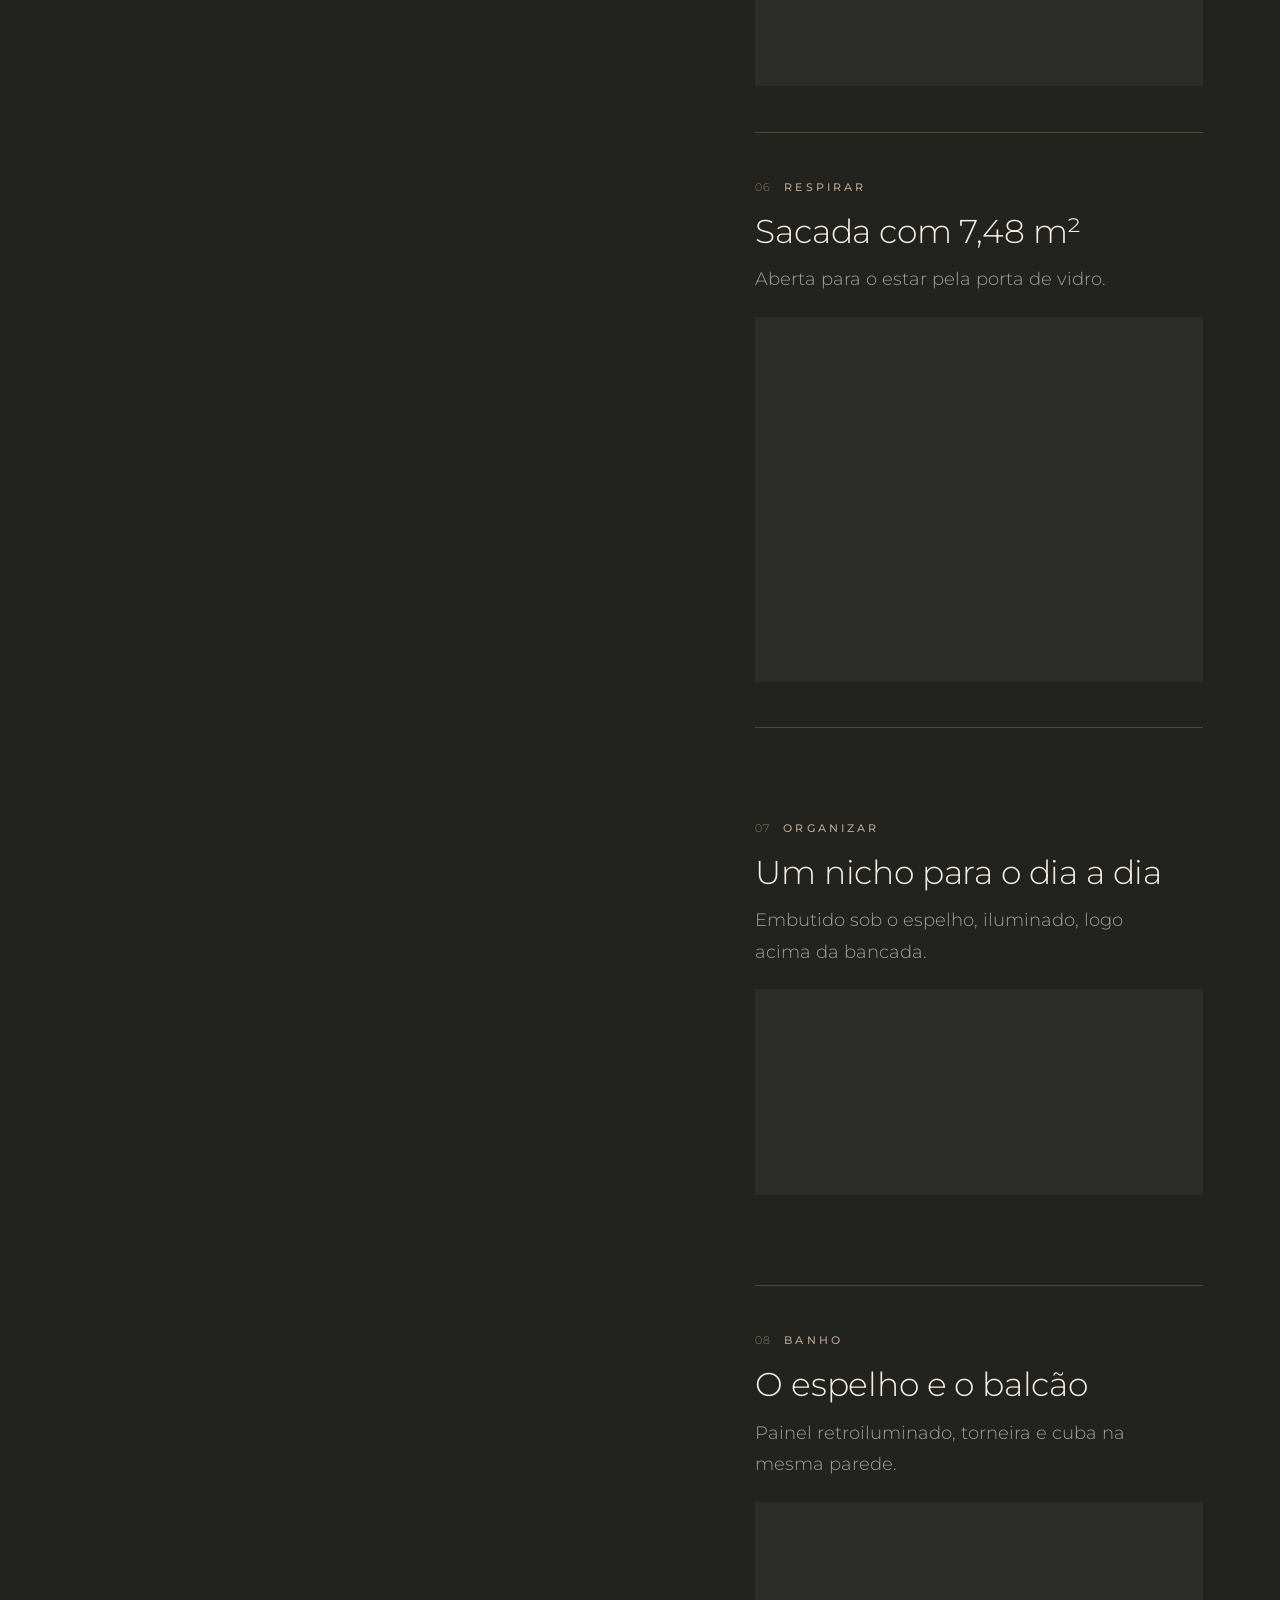
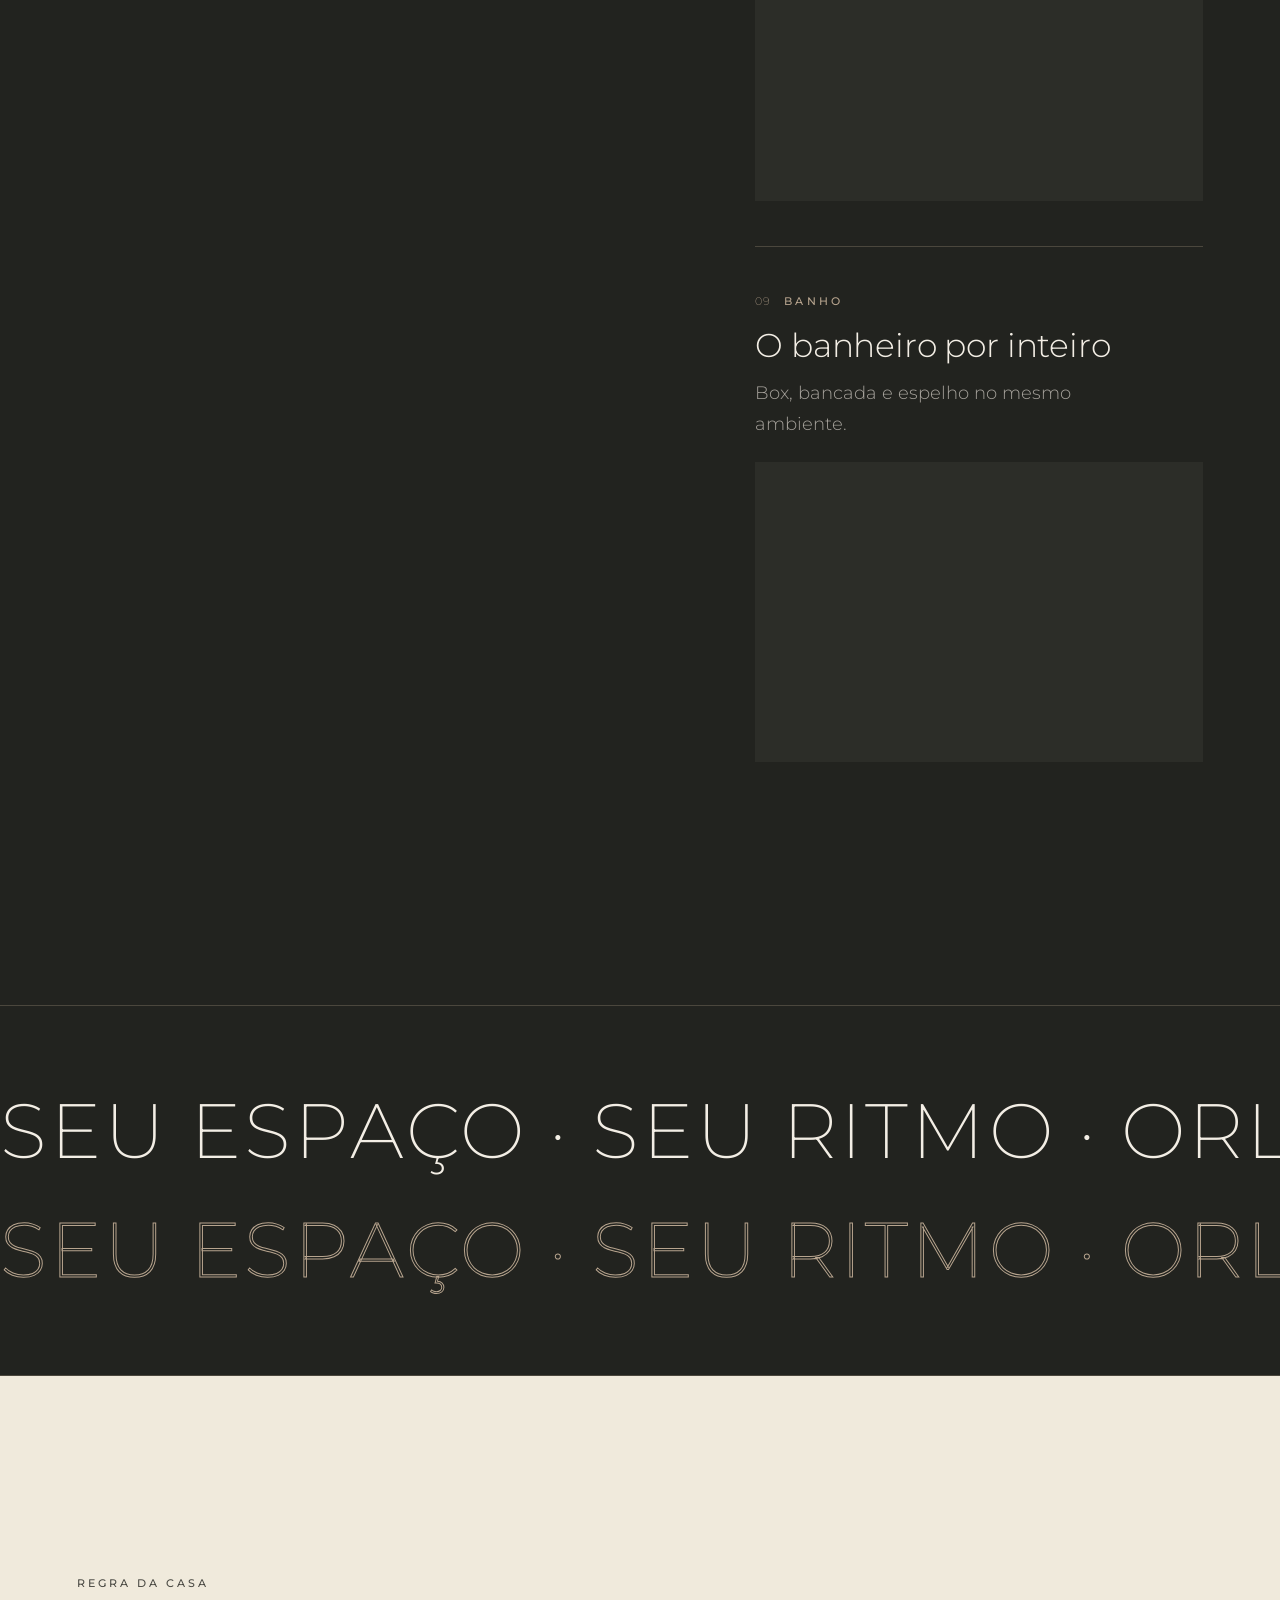
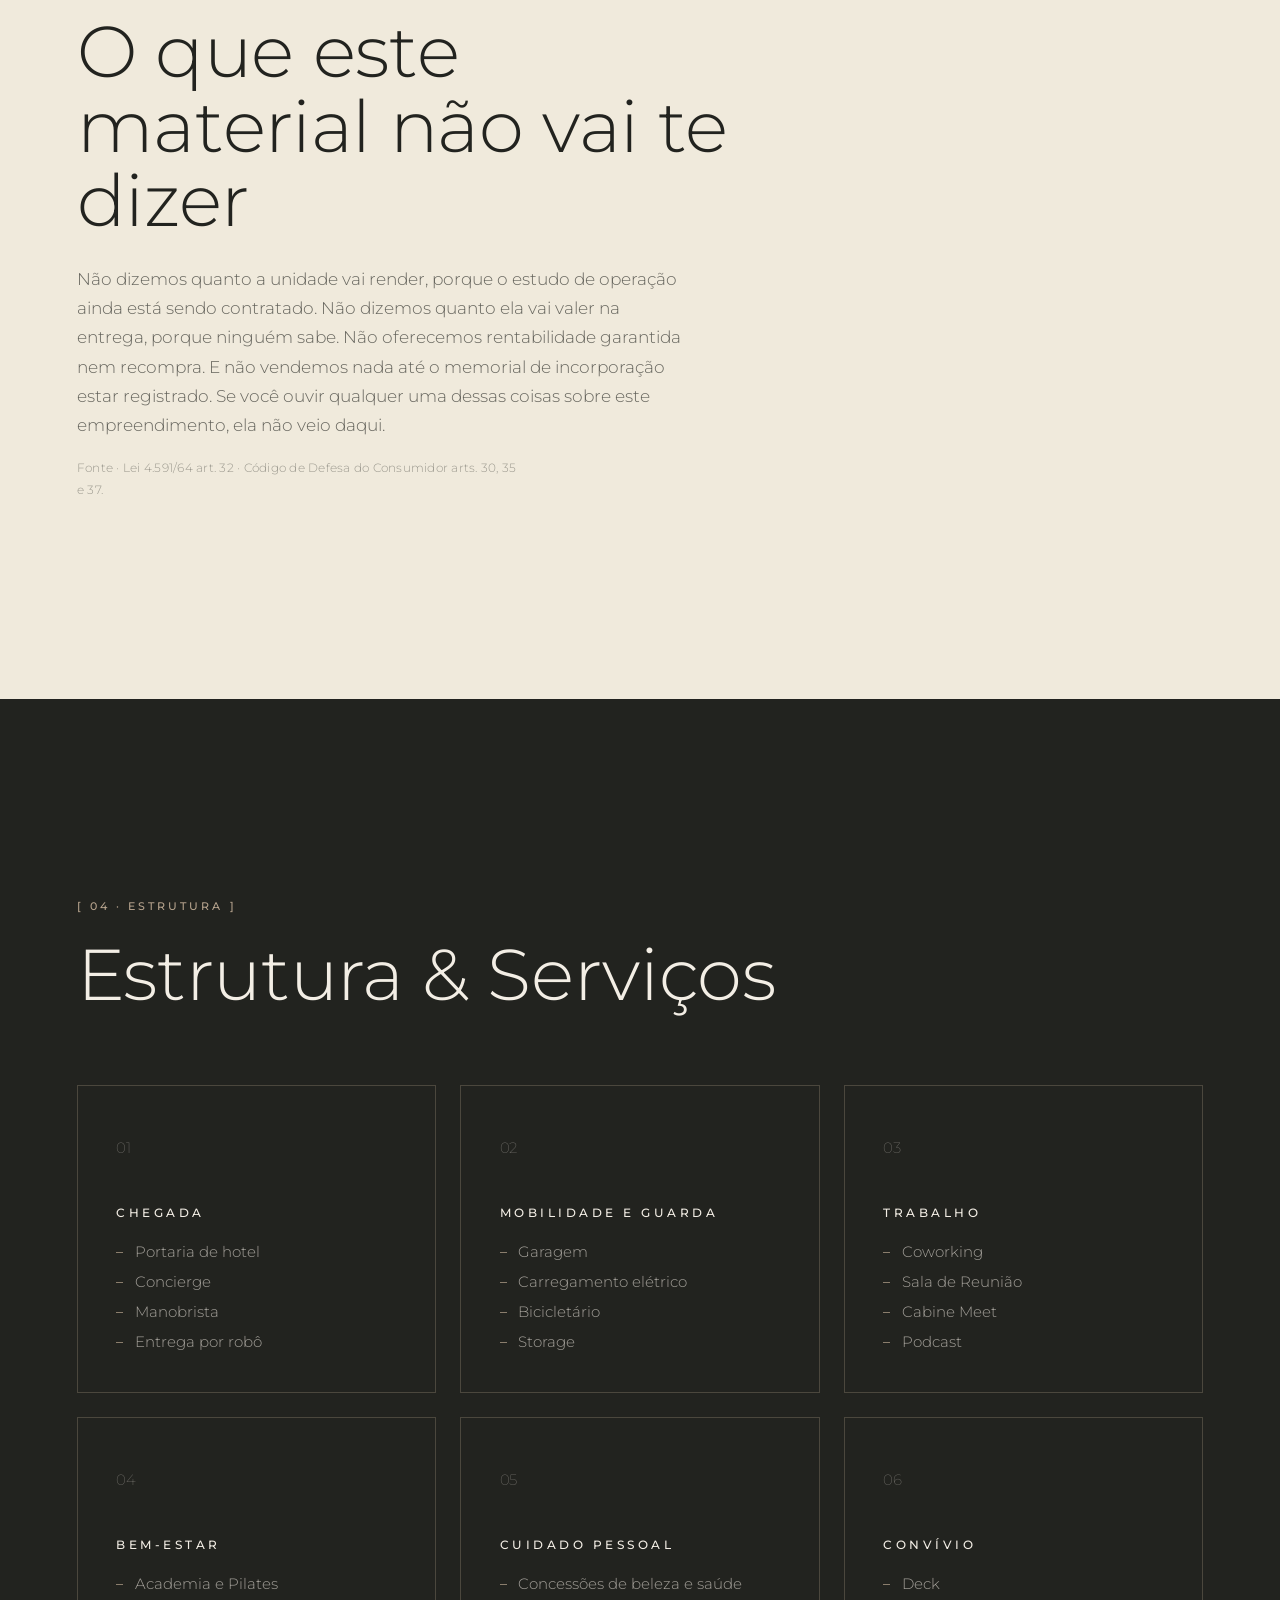
==== commit b38375fb: "Devolve o menu e o scroll do hero ao celular No celular e no tablet o botão de menu e o atalho 360° " ====
--- a/index.html
+++ b/index.html
@@ -47,7 +47,7 @@
   <link rel="preload" as="image" href="img/ext-baixo-960.webp" media="(max-width: 768px)" fetchpriority="high">
   <link rel="preload" as="image" href="img/ext-baixo-1920.webp" media="(min-width: 768.02px)" fetchpriority="high">
 
-  <link rel="stylesheet" href="css/style.css?v=20260929b">
+  <link rel="stylesheet" href="css/style.css?v=20260929c">
 
   <!-- O hambúrguer NÃO pode depender de rede: js/menu.js é um <script defer>
        e roda depois do bundle do CDN, então em 4G frio o header ficava sem
@@ -968,6 +968,13 @@
                 aria-label="Vista panorâmica 360 graus" aria-describedby="tour-ajuda"></canvas>
         <div class="tour__scrim" aria-hidden="true"></div>
         <span class="tour__loading" aria-hidden="true"></span>
+        <!-- ensina o gesto: pulsa no centro do palco, some no primeiro
+             toque e não volta mais na sessão (js/tour360.js) -->
+        <div class="tour__drag" aria-hidden="true">
+          <svg class="tour__drag-seta" viewBox="0 0 24 24" focusable="false"><path d="M15 5l-7 7 7 7"/></svg>
+          <span class="tour__drag-anel"></span>
+          <svg class="tour__drag-seta" viewBox="0 0 24 24" focusable="false"><path d="M9 5l7 7-7 7"/></svg>
+        </div>
 
         <!-- barra da tela cheia: o cabeçalho do arquivo original -->
         <div class="tour__top">
@@ -1158,12 +1165,12 @@
        de 3) + módulos do site — criados nas fases 3–4 -->
   <script defer src="js/menu.js?v=20260827j"></script>
   <script defer src="https://cdn.jsdelivr.net/combine/npm/gsap@3.15.0/dist/gsap.min.js,npm/gsap@3.15.0/dist/ScrollTrigger.min.js,npm/lenis@1.3.26/dist/lenis.min.js"></script>
-  <script defer src="js/lenis-setup.js?v=20260827h"></script>
+  <script defer src="js/lenis-setup.js?v=20260929c"></script>
   <script defer src="js/ui.js?v=20260929a"></script>
-  <script defer src="js/hero.js?v=20260827h"></script>
-  <script defer src="js/sections.js?v=20260929a"></script>
+  <script defer src="js/hero.js?v=20260929c"></script>
+  <script defer src="js/sections.js?v=20260929c"></script>
   <!-- vanilla, não depende do CDN: o tour abre mesmo se o GSAP falhar -->
-  <script defer src="js/tour360.js?v=20260929b"></script>
+  <script defer src="js/tour360.js?v=20260929c"></script>
 
 </body>
 </html>
--- a/css/style.css
+++ b/css/style.css
@@ -878,6 +878,16 @@
   justify-content:center;
   padding-block:clamp(48px, 7vh, 84px);
   padding-top:calc(clamp(48px, 7vh, 84px) + 44px);
+  /* Com JS a faixa anda por transform e deixa de ser uma área de rolagem
+     própria: sem este corte os cards vazavam ~2000px para a direita do
+     DOCUMENTO. O body esconde a barra, mas o Chrome móvel conta o
+     transbordo para o zoom mínimo e estende o header fixo para a largura
+     toda — o botão de menu ia parar fora da tela até passar da galeria. */
+  overflow:hidden;
+}
+@supports (overflow:clip){
+  /* clip não cria área de rolagem: só corta */
+  .galeria{ overflow-x:clip; overflow-y:visible; }
 }
 
 .galeria__track{
@@ -1341,6 +1351,80 @@
 @keyframes tour-loading{
   from{ transform:translateX(-100%); }
   to{ transform:translateX(100%); }
+}
+
+/* indicador de arraste — no centro do palco, o círculo do motivo da marca
+   entre duas setas em hairline, na mesma placa dos botões de ação. O ponto
+   desliza de um lado ao outro, o anel pulsa e as setas abrem: só transform
+   e opacity. Sai no primeiro gesto (.is-touched) e não volta na sessão. */
+.tour__drag{
+  position:absolute;
+  top:50%;
+  left:50%;
+  display:none;
+  align-items:center;
+  gap:14px;
+  padding:14px 20px;
+  border:1px solid var(--cream-40);
+  background:rgba(23,24,22,.48);
+  color:var(--cream);
+  pointer-events:none;
+  transform:translate(-50%,-50%);
+  transition:opacity var(--dur-fast) var(--ease-out), visibility 0s linear var(--dur-fast);
+}
+.tour__stage.is-webgl.is-live .tour__drag{ display:flex; }
+.tour__stage.is-touched .tour__drag{ opacity:0; visibility:hidden; }
+.tour__drag-anel{
+  position:relative;
+  width:56px;
+  height:56px;
+  border:1px solid var(--cream);
+  border-radius:50%; /* círculo — exceção permitida */
+}
+.tour__drag-anel::before,
+.tour__drag-anel::after{
+  content:"";
+  position:absolute;
+  border-radius:50%; /* círculo */
+}
+.tour__drag-anel::before{ /* o dedo */
+  top:50%;
+  left:50%;
+  width:6px;
+  height:6px;
+  margin:-3px 0 0 -3px;
+  background:var(--cream);
+  animation:tour-dedo 2.4s ease-in-out infinite;
+}
+.tour__drag-anel::after{ /* a onda do pulso */
+  inset:-1px;
+  border:1px solid var(--cream);
+  animation:tour-pulso 2.4s var(--ease-out) infinite;
+}
+.tour__drag-seta{
+  width:22px;
+  height:22px;
+  fill:none;
+  stroke:currentColor;
+  stroke-width:1;
+  animation:tour-seta 2.4s ease-in-out infinite;
+}
+.tour__drag-seta:first-child{ --tour-lado:-1; }
+.tour__drag-seta:last-child{ --tour-lado:1; }
+.tour__stage.is-touched .tour__drag-anel::before,
+.tour__stage.is-touched .tour__drag-anel::after,
+.tour__stage.is-touched .tour__drag-seta{ animation:none; }
+@keyframes tour-dedo{
+  0%,100%{ transform:translateX(-13px); }
+  50%{ transform:translateX(13px); }
+}
+@keyframes tour-pulso{
+  from{ transform:scale(1); opacity:.85; }
+  to{ transform:scale(1.6); opacity:0; }
+}
+@keyframes tour-seta{
+  0%,100%{ transform:translateX(0); opacity:.5; }
+  50%{ transform:translateX(calc(var(--tour-lado) * 7px)); opacity:1; }
 }
 
 /* os contêineres não seguram o ponteiro: o arrasto atravessa até o canvas */
@@ -1732,9 +1816,14 @@
   /* De perto: nada gruda e cada passo mostra o próprio recorte */
   .deperto__media{ position:static; }
   html.has-js .deperto__static{ display:block; }
-  /* Tour 360: o carregamento vira uma linha parada; inércia, zoom suave
-     e fade de cena são desligados em js/tour360.js */
-  .tour__stage.is-loading .tour__loading{ animation:none; }
+  /* Tour 360: o carregamento vira uma linha parada e o indicador de
+     arraste fica estático; inércia, zoom suave e fade de cena são
+     desligados em js/tour360.js */
+  .tour__stage.is-loading .tour__loading,
+  .tour__drag-anel::before,
+  .tour__drag-anel::after,
+  .tour__drag-seta{ animation:none; }
+  .tour__drag-anel::after{ opacity:0; }
 }
 
 /* ============================================================
